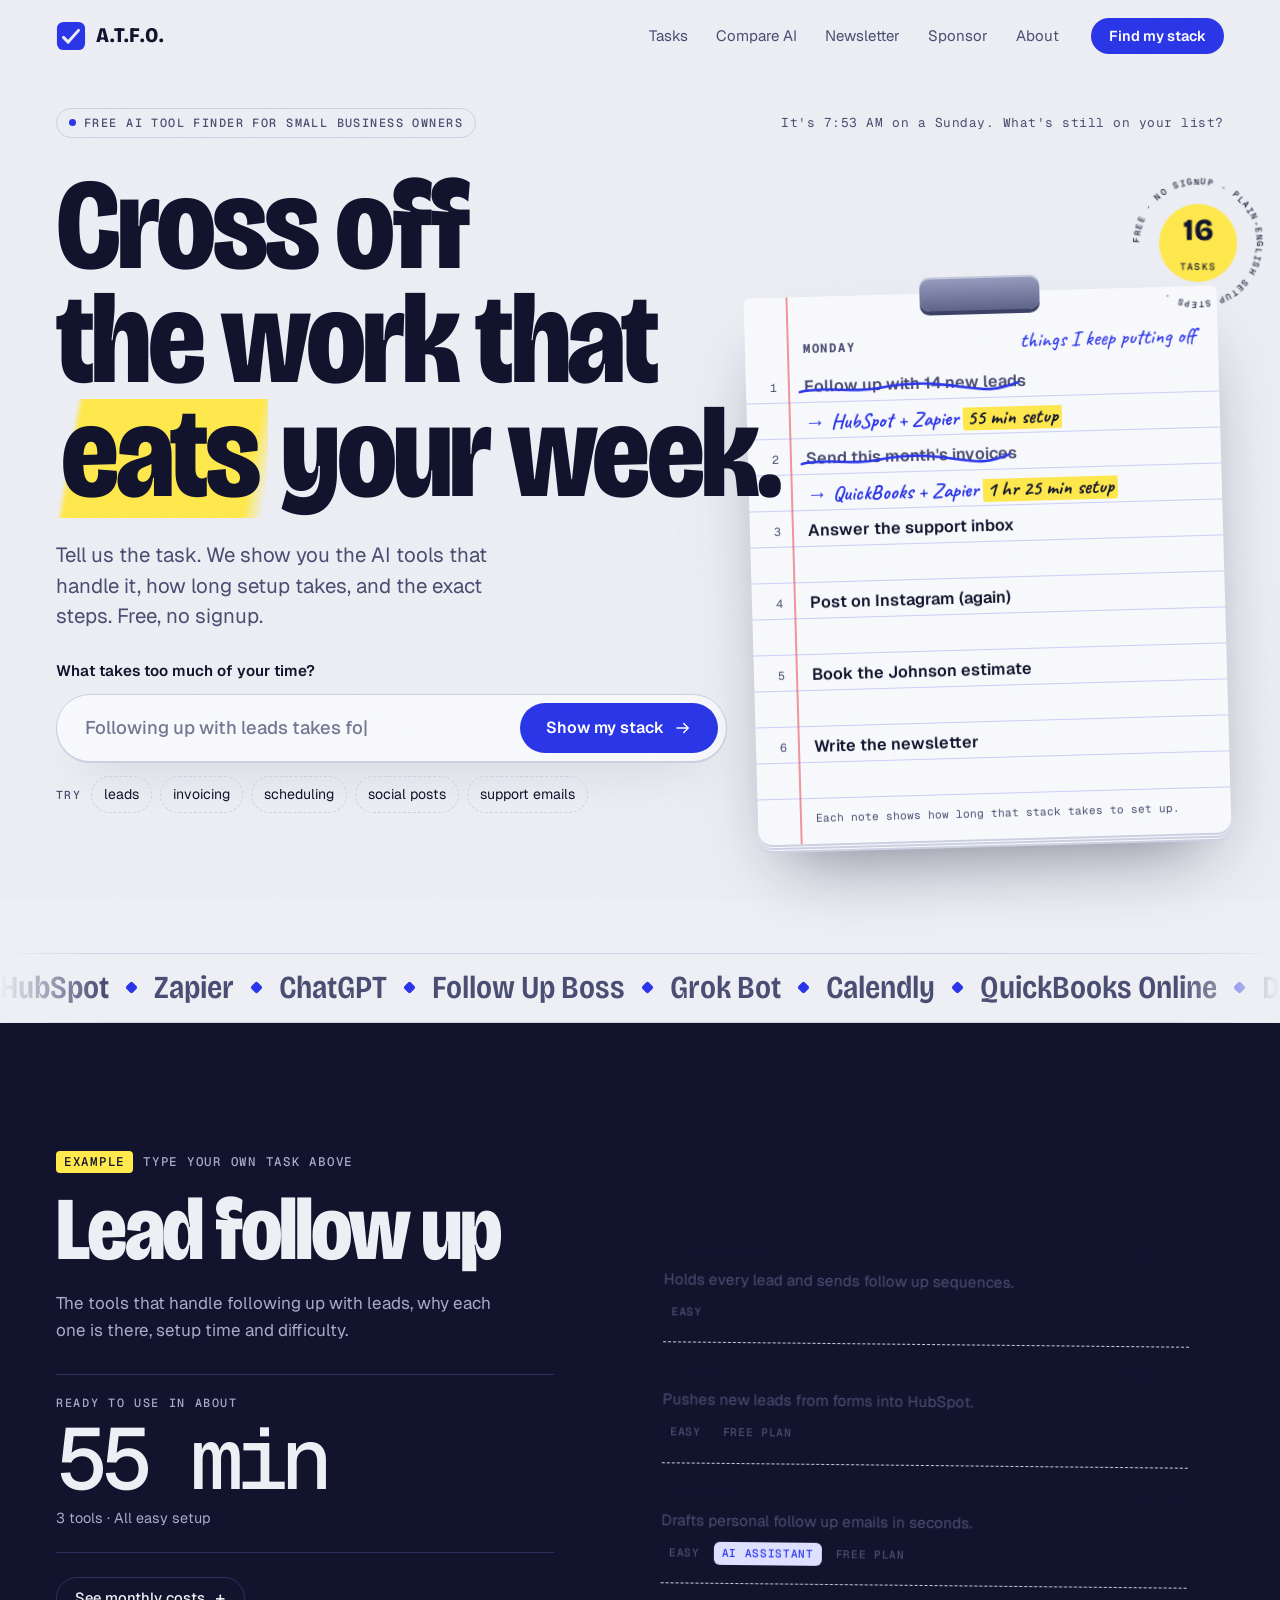
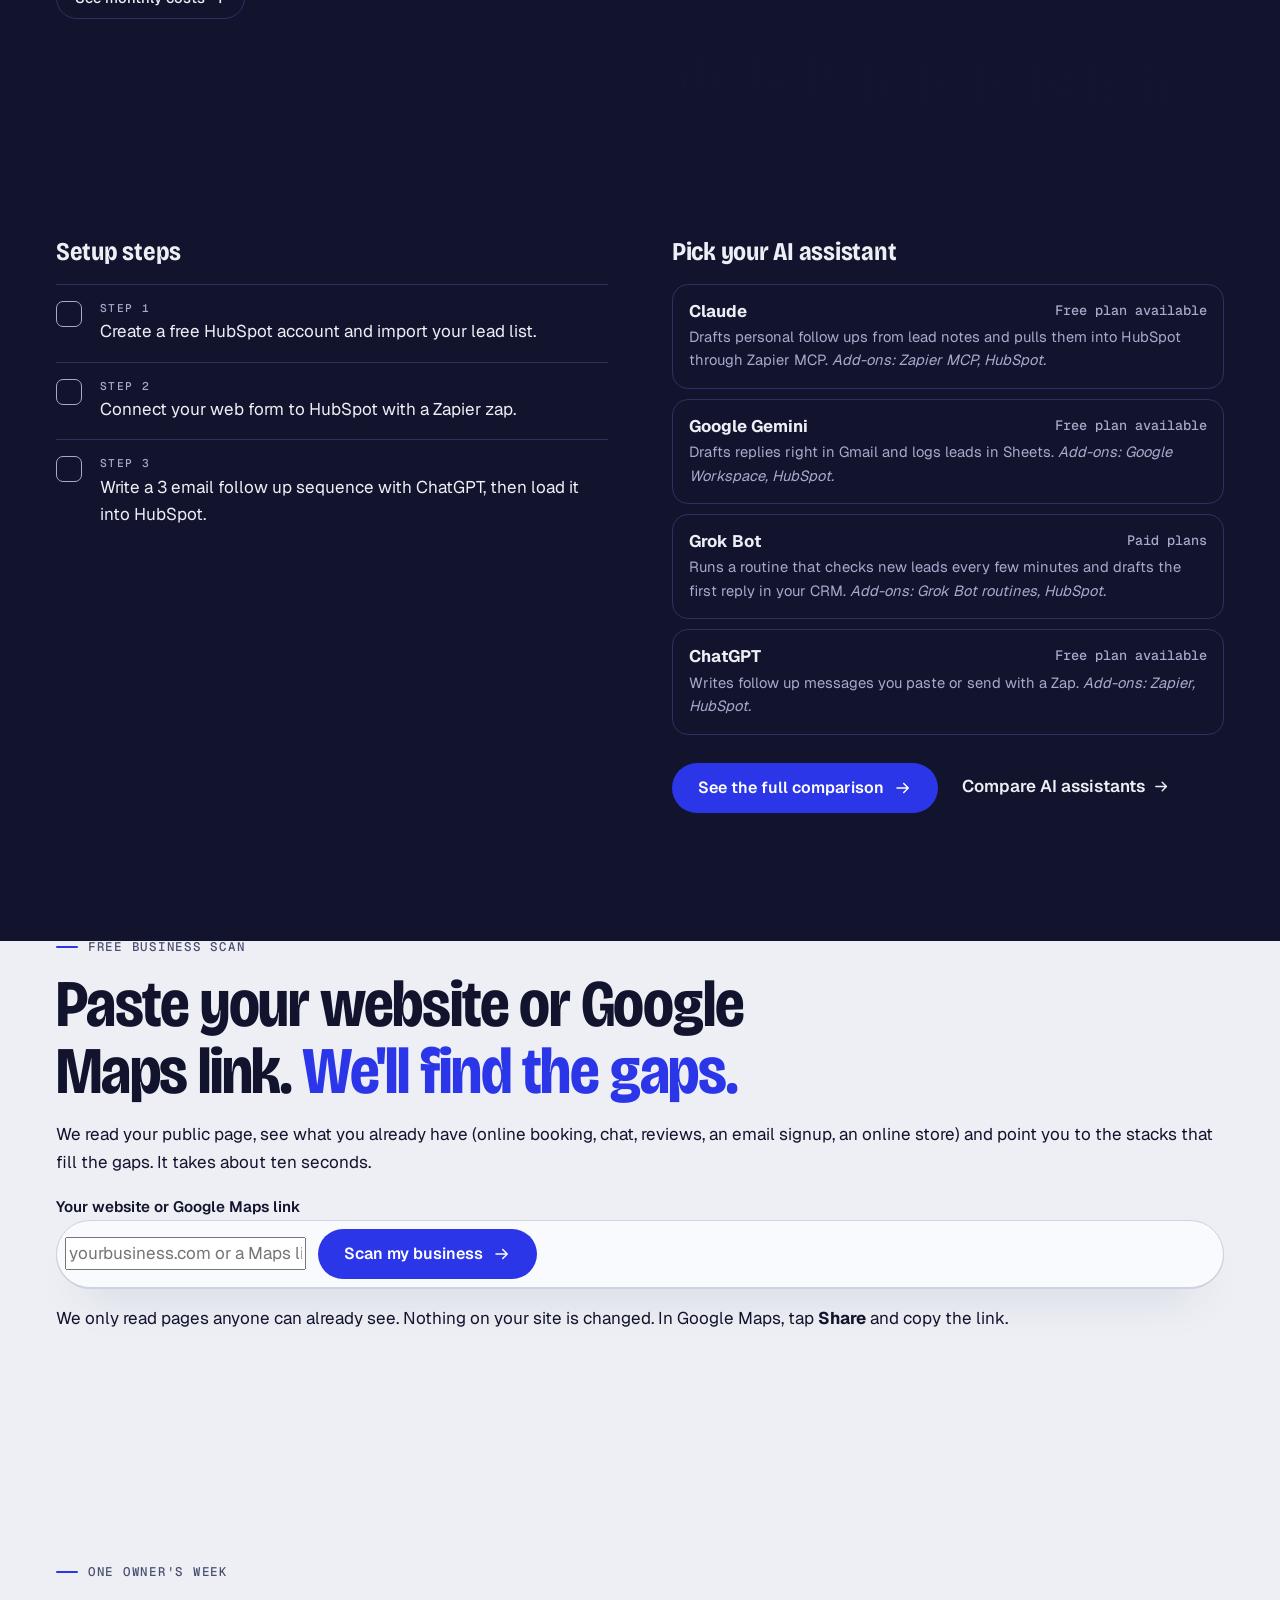
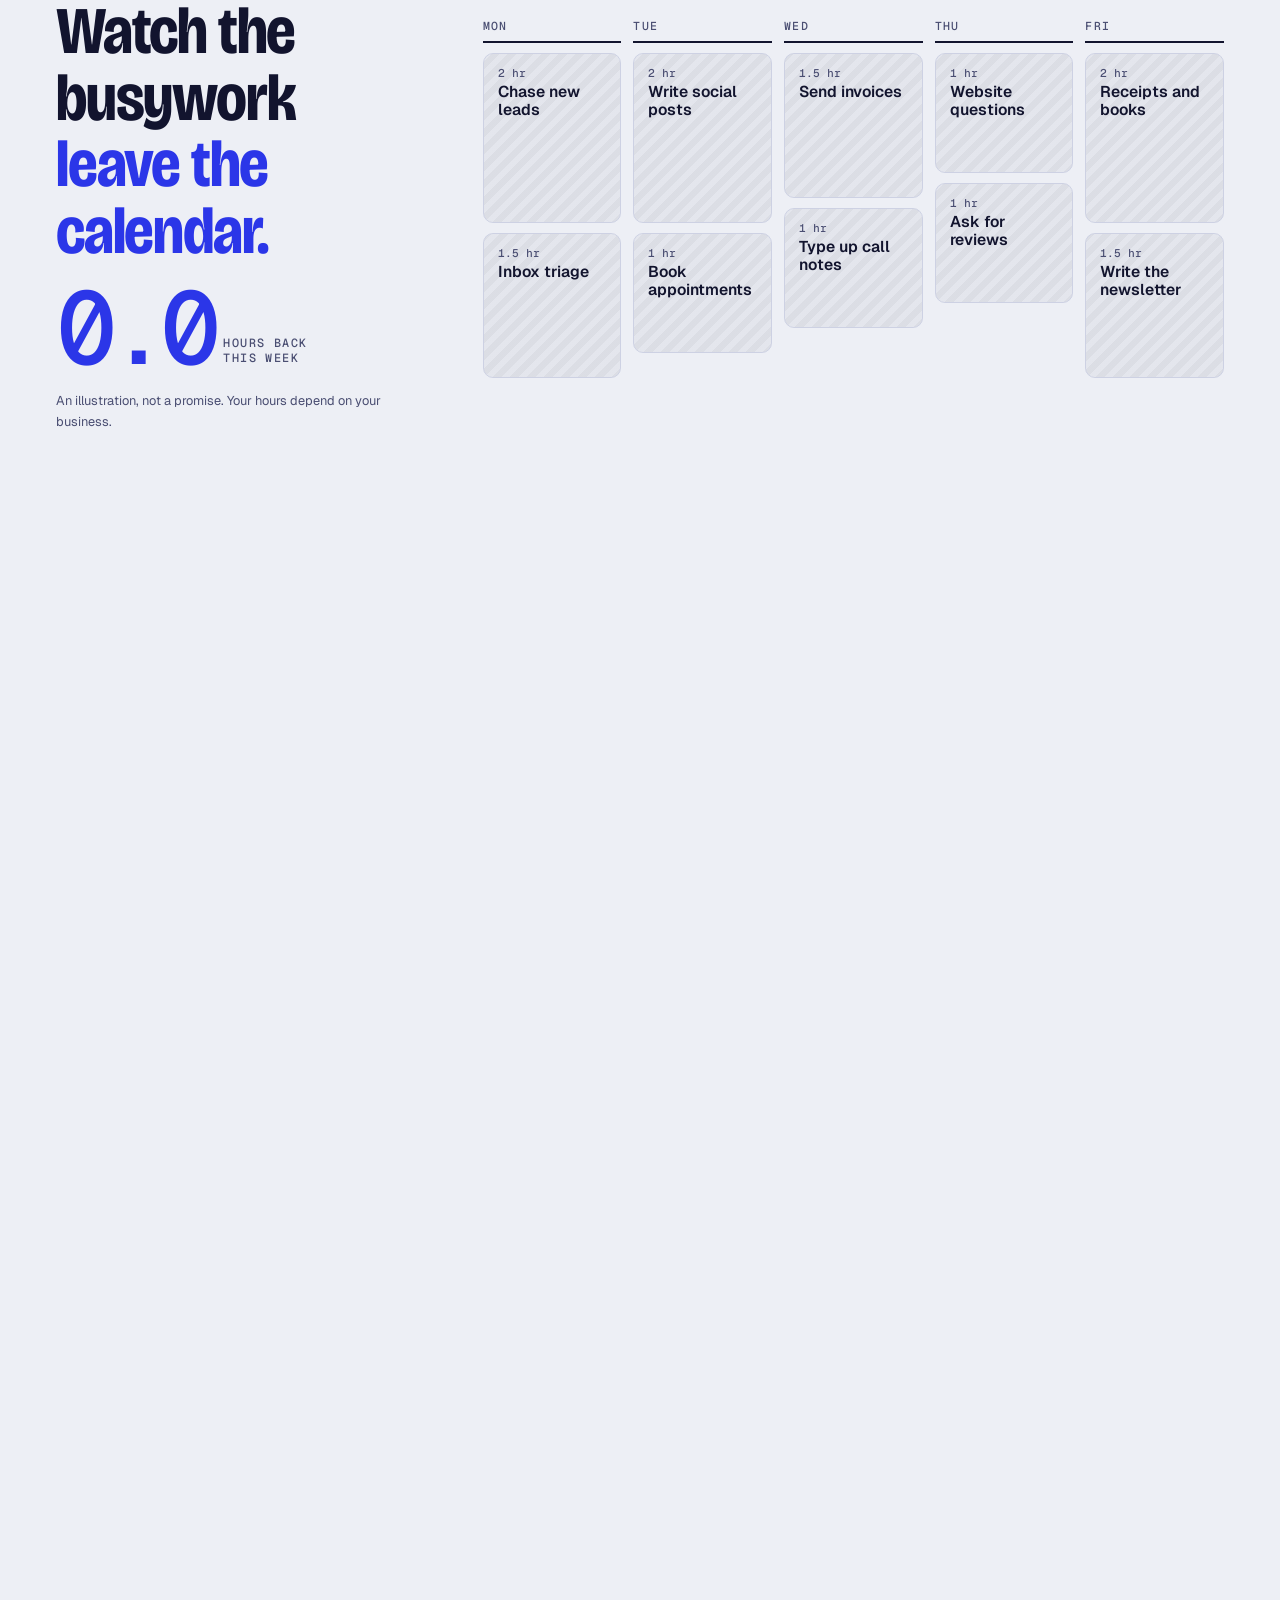
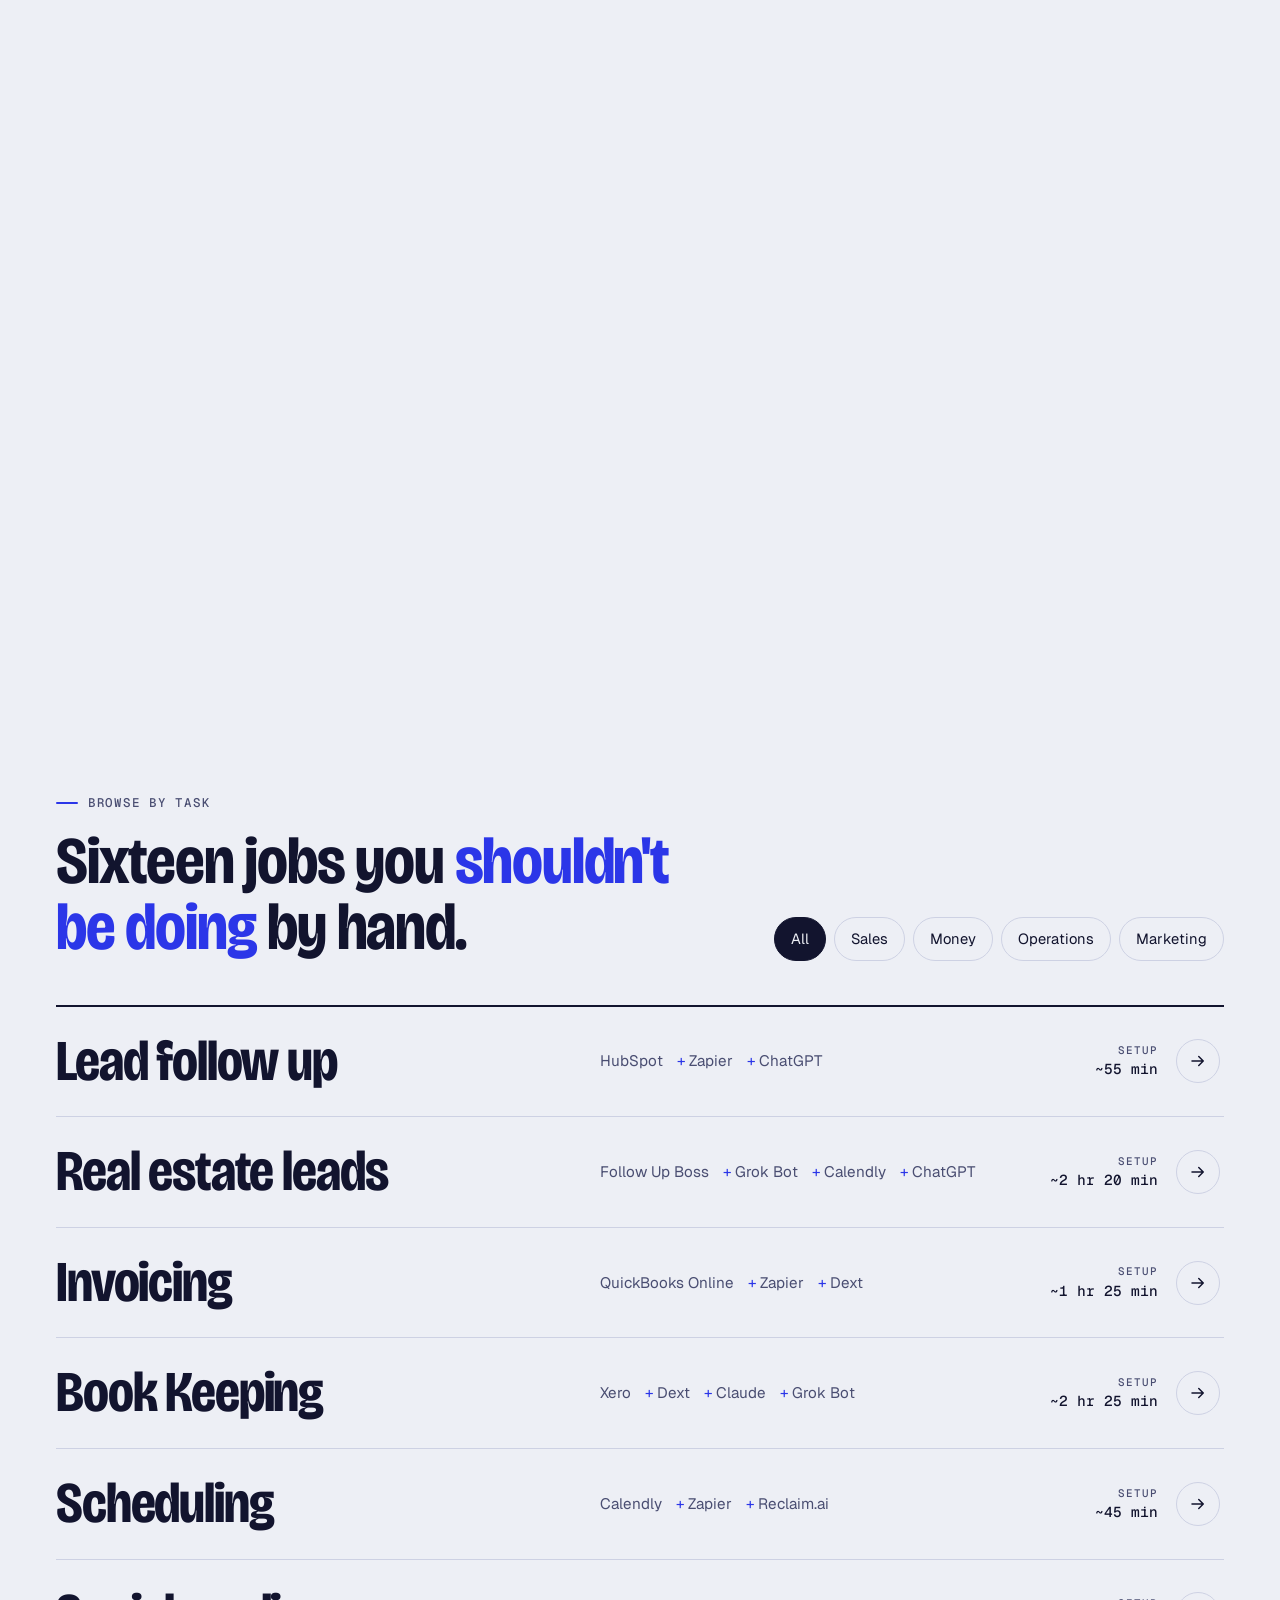
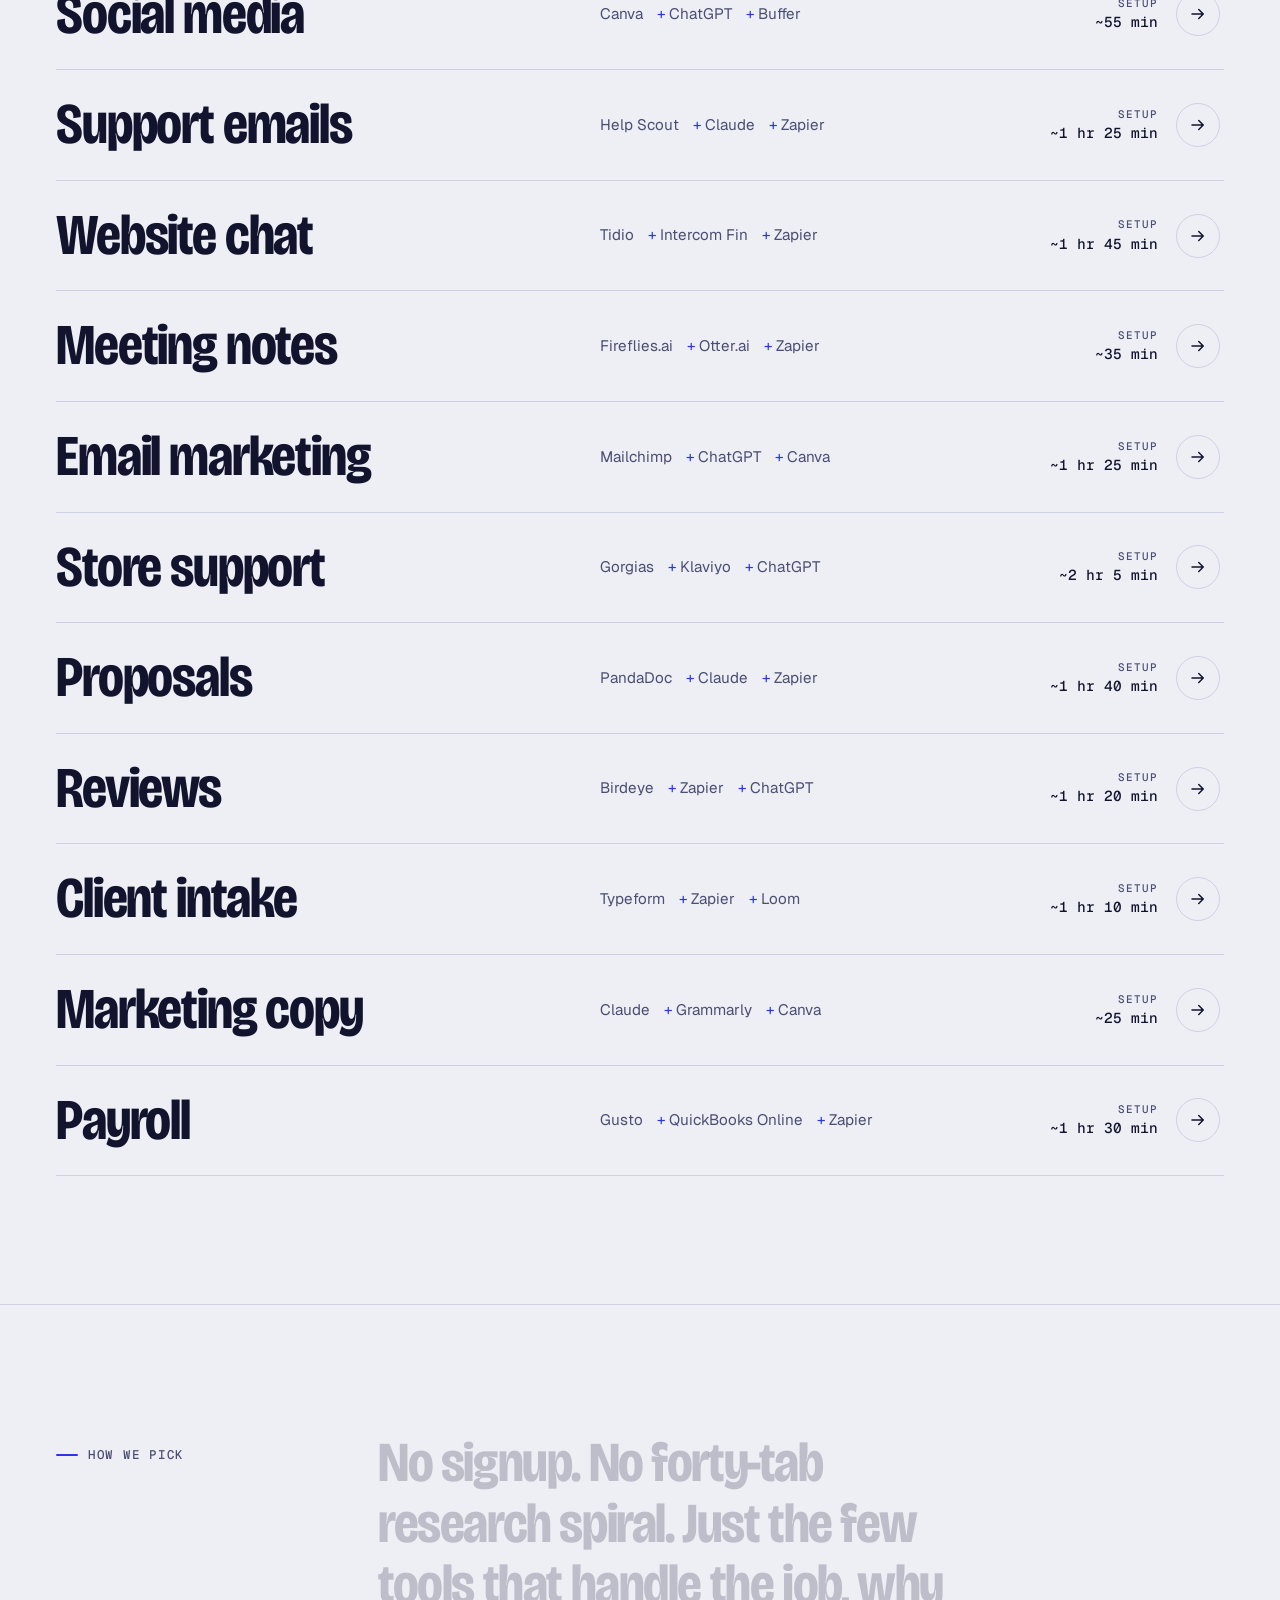
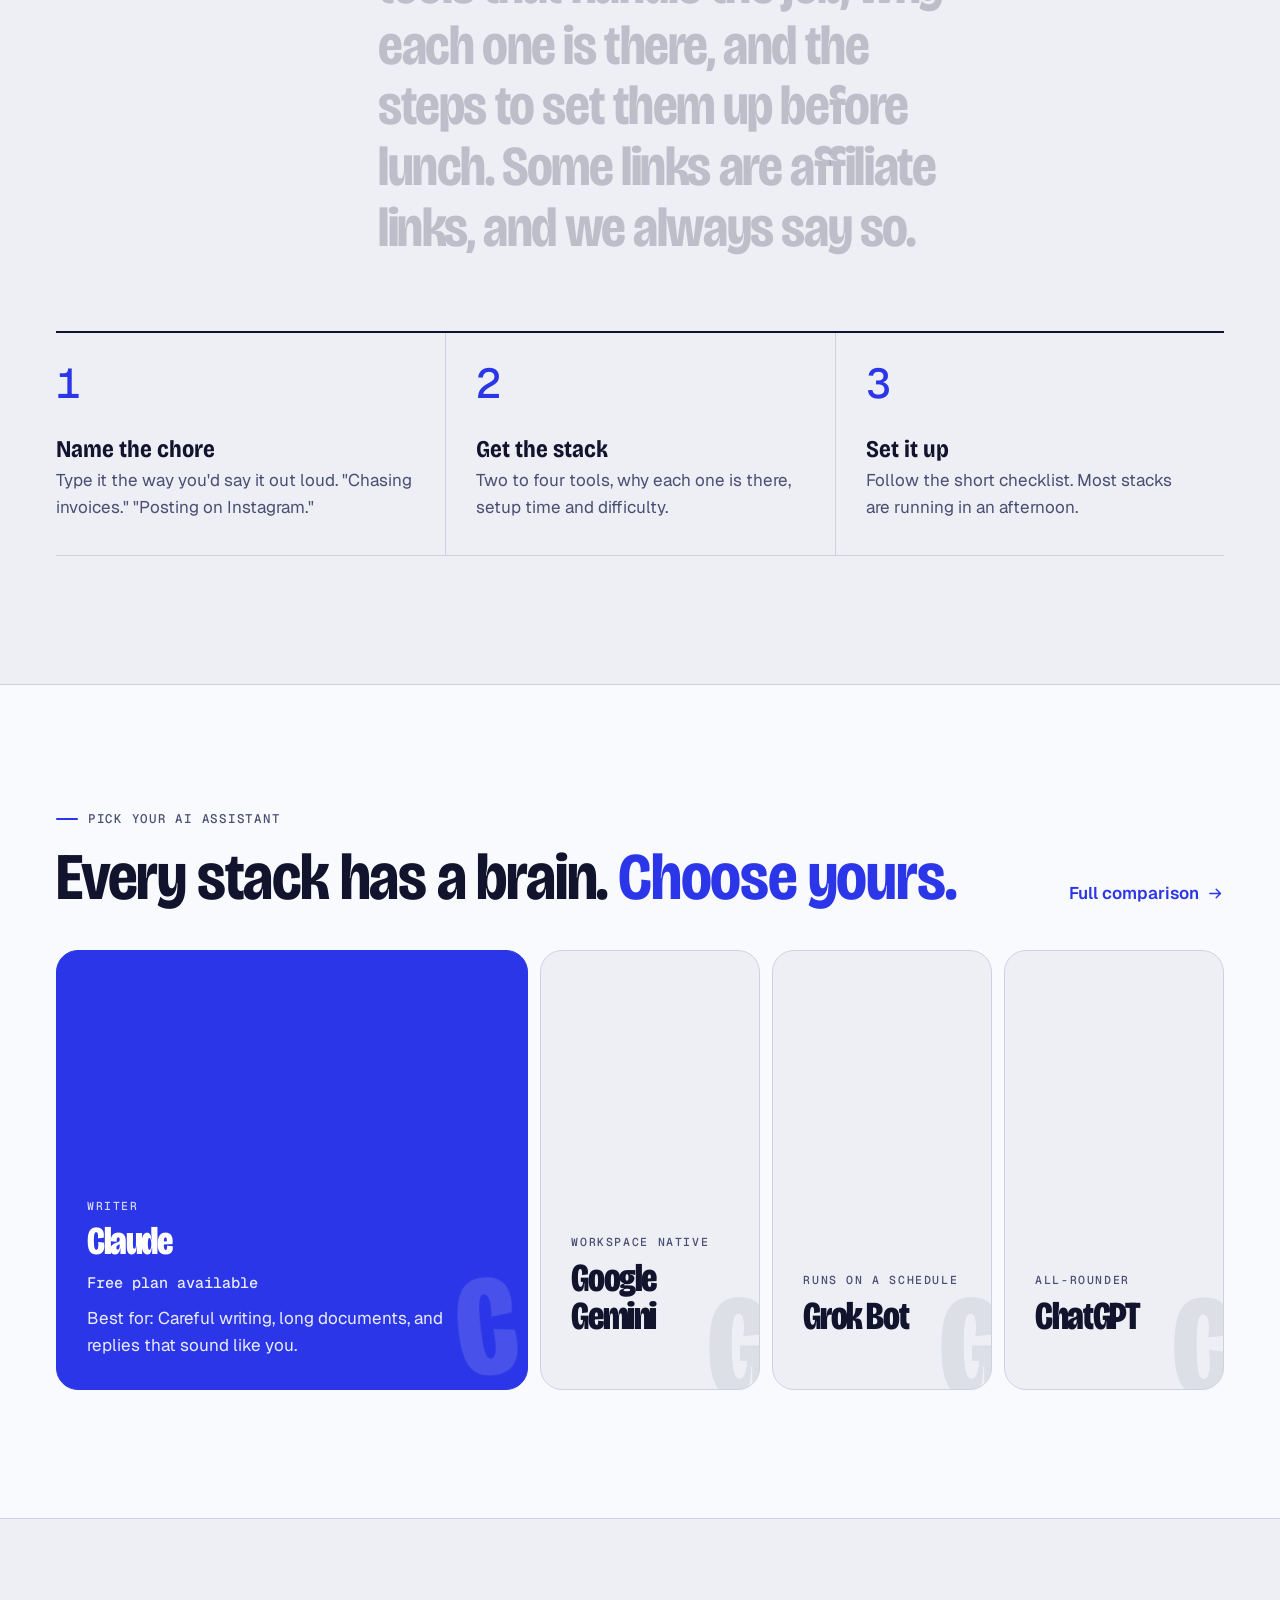
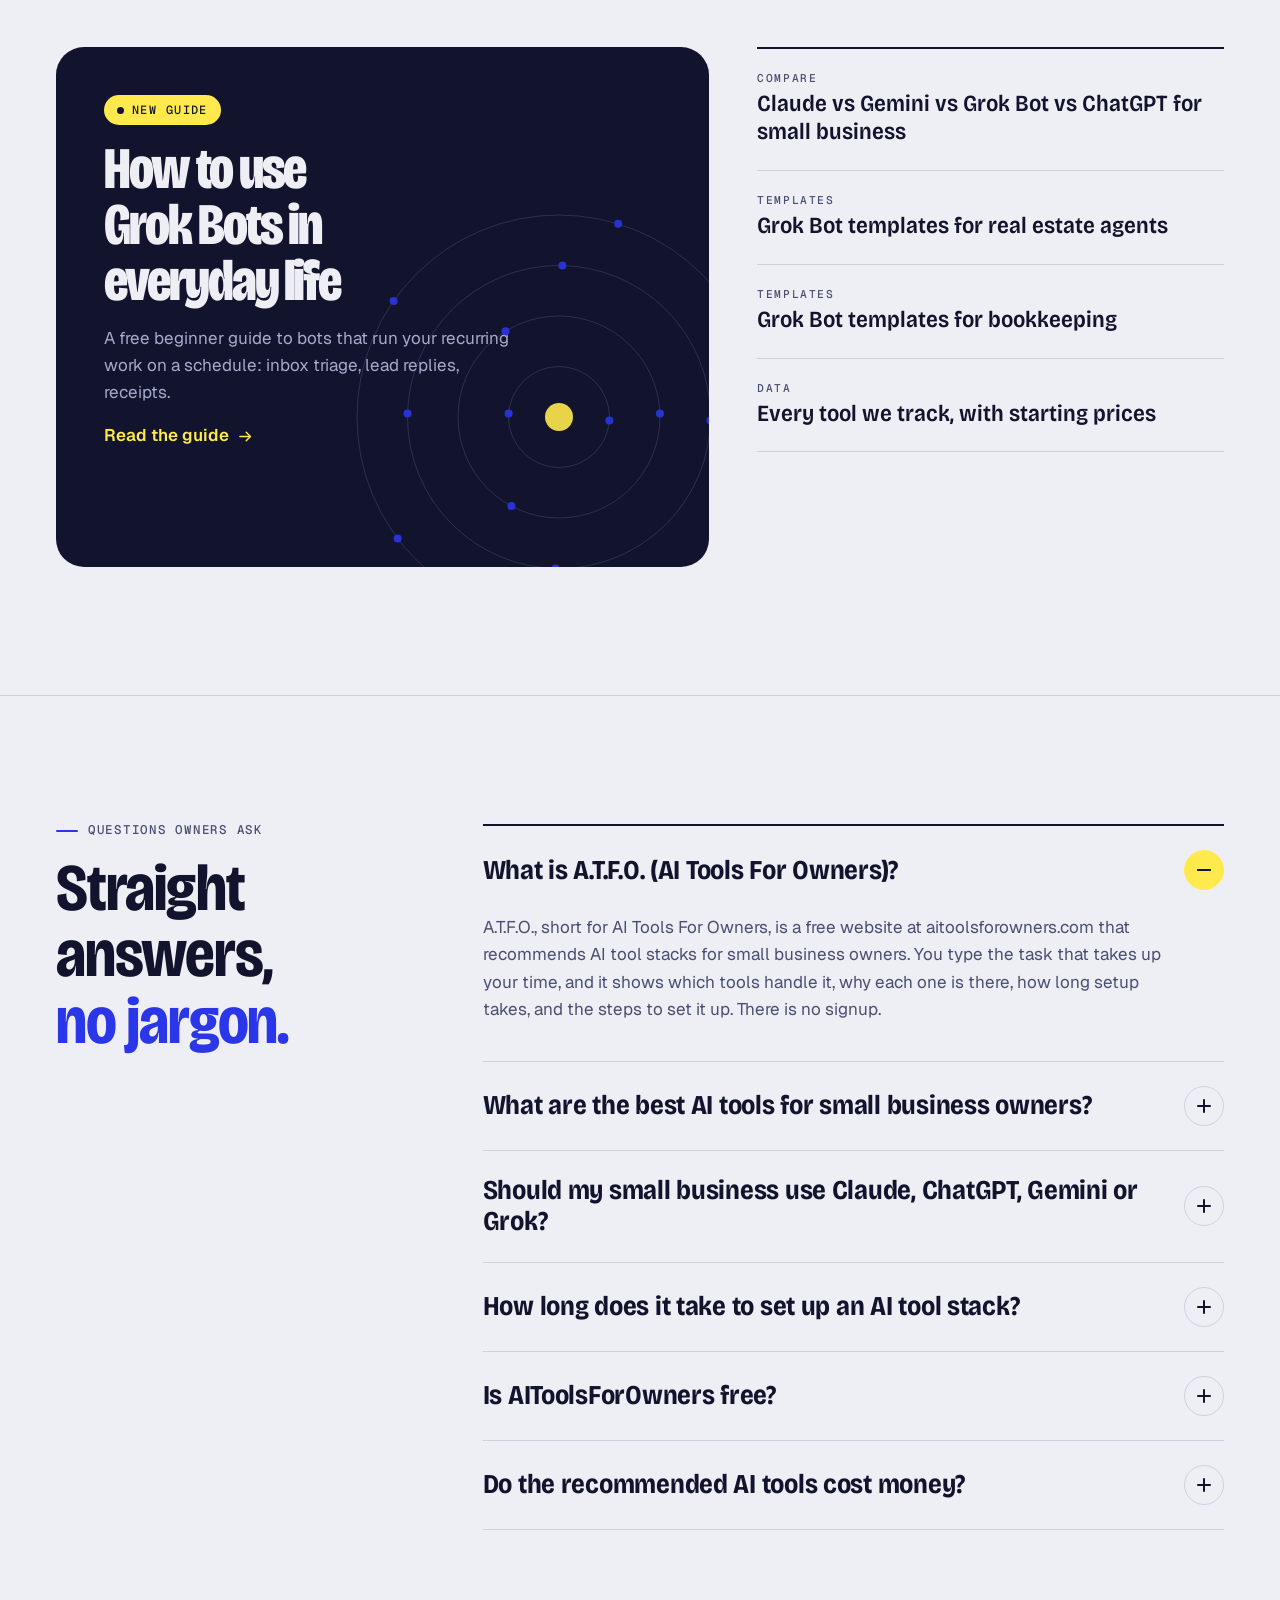
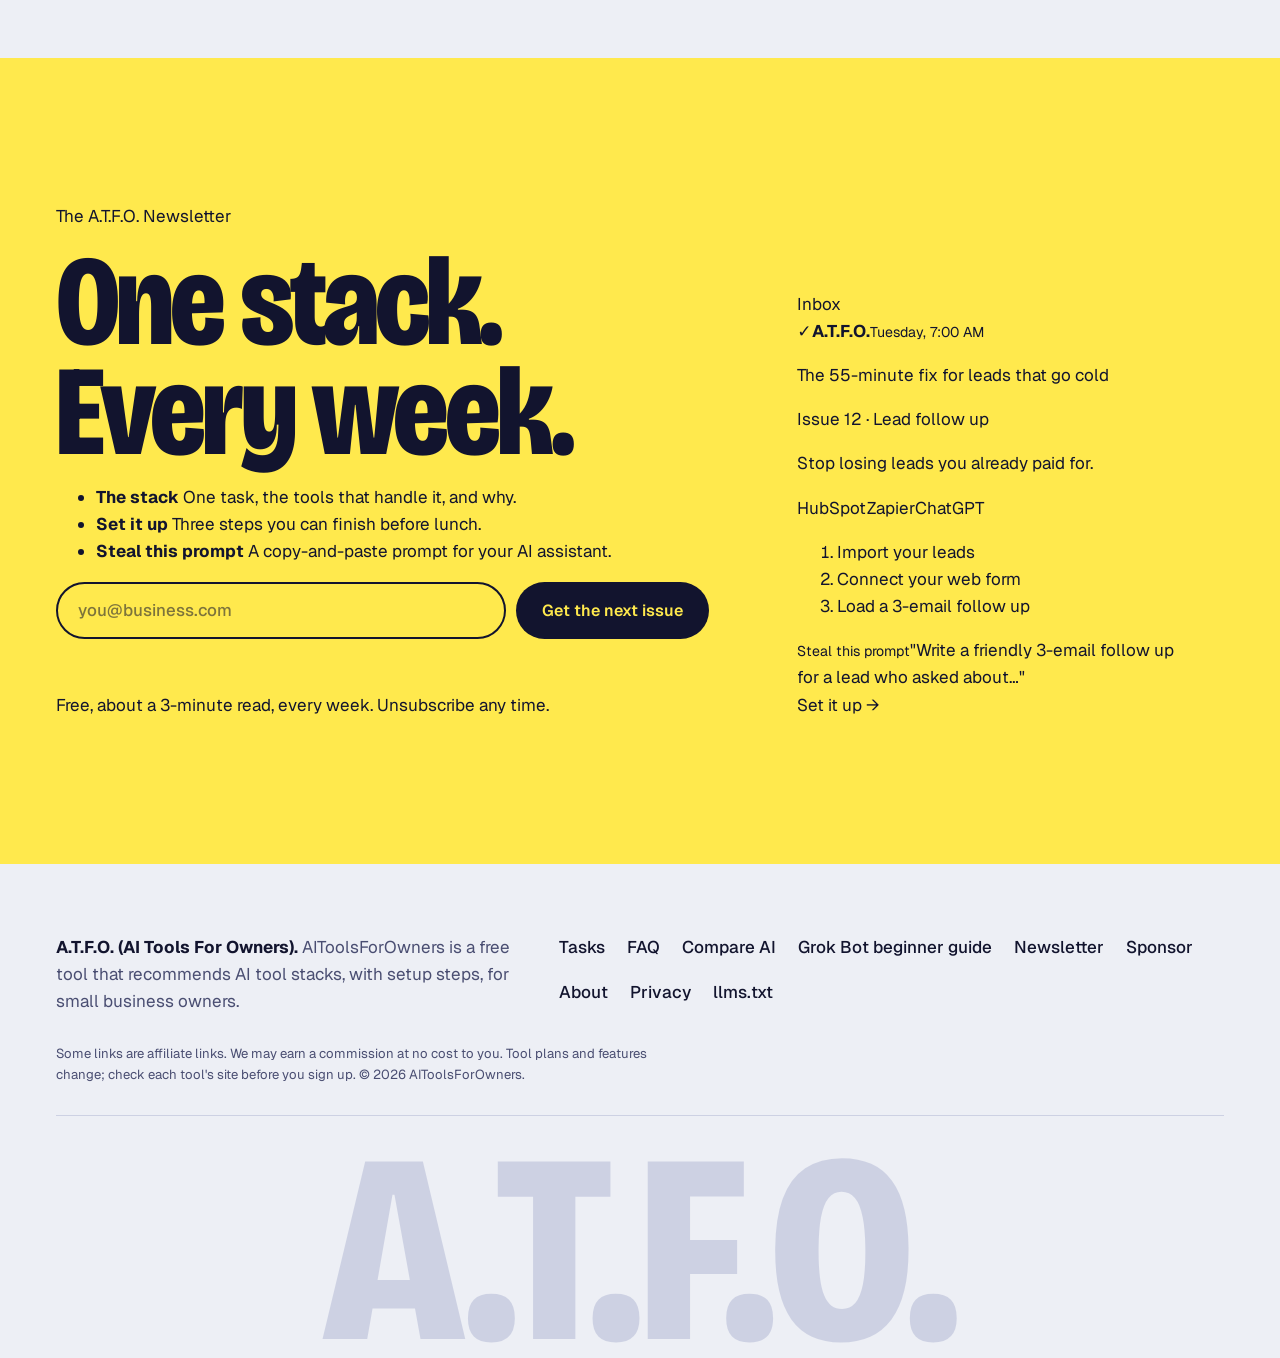
==== public/index.html @ 25a55a8f "New violet and lime palette, free business scan, and newsletter kit - Palette: electric violet, lime" ====
<!doctype html>
<html lang="en">
<head>
<meta charset="utf-8">
<meta name="viewport" content="width=device-width,initial-scale=1,viewport-fit=cover">
<title>Best AI Tools for Small Business Owners | A.T.F.O. (AI Tools For Owners)</title>
<meta name="description" content="Free AI tool finder for small business owners. Type the task that eats your week and get the AI tools that handle it, with plain-English setup steps. No signup.">
<link rel="canonical" href="https://aitoolsforowners.com/">
<meta property="og:type" content="website">
<meta property="og:title" content="Best AI Tools for Small Business Owners | A.T.F.O.">
<meta property="og:description" content="Tell us the task that eats your week. Get the AI tools that handle it, with plain-English setup steps.">
<meta property="og:url" content="https://aitoolsforowners.com/">
<meta property="og:image" content="https://aitoolsforowners.com/og.png">
<meta name="twitter:card" content="summary_large_image">
<meta name="theme-color" content="#6236FF">
<link rel="icon" href="/favicon.svg" type="image/svg+xml">
<link rel="preconnect" href="https://fonts.googleapis.com">
<link rel="preconnect" href="https://fonts.gstatic.com" crossorigin>
<link rel="stylesheet" href="https://fonts.googleapis.com/css2?family=Bricolage+Grotesque:opsz,wdth,wght@12..96,75..100,300..800&family=Caveat:wght@500;700&family=Geist+Mono:wght@400;500&family=Geist:wght@400;500;600&display=swap">
<link rel="stylesheet" href="/assets/site.css">
<!-- gen:jsonld -->
<script type="application/ld+json">{"@context":"https://schema.org","@type":"Organization","@id":"https://aitoolsforowners.com/#org","name":"AIToolsForOwners","alternateName":["A.T.F.O.","ATFO","AI Tools For Owners"],"url":"https://aitoolsforowners.com","logo":"https://aitoolsforowners.com/favicon.svg","description":"AIToolsForOwners (A.T.F.O., short for AI Tools For Owners) is a free tool that recommends AI tool stacks, with setup steps, for small business owners."}</script>
<script type="application/ld+json">{"@context":"https://schema.org","@type":"WebSite","@id":"https://aitoolsforowners.com/#website","name":"AIToolsForOwners","alternateName":["A.T.F.O.","AI Tools For Owners"],"url":"https://aitoolsforowners.com","description":"AIToolsForOwners (A.T.F.O., short for AI Tools For Owners) is a free tool that recommends AI tool stacks, with setup steps, for small business owners.","publisher":{"@id":"https://aitoolsforowners.com/#org"},"inLanguage":"en"}</script>
<script type="application/ld+json">{"@context":"https://schema.org","@type":"WebApplication","name":"A.T.F.O. AI tool stack finder","url":"https://aitoolsforowners.com/#finder","applicationCategory":"BusinessApplication","operatingSystem":"Any (web browser)","isAccessibleForFree":true,"audience":{"@type":"BusinessAudience","audienceType":"Small business owners"},"description":"Type the task that takes too much of your time and get the AI tools that handle it, why each one is there, setup time, difficulty and setup steps.","publisher":{"@id":"https://aitoolsforowners.com/#org"}}</script>
<script type="application/ld+json">{"@context":"https://schema.org","@type":"ItemList","name":"Best AI tools for small business owners, by task","itemListElement":[{"@type":"ListItem","position":1,"name":"Best AI tools for following up with leads","url":"https://aitoolsforowners.com/best-ai-tools-for-lead-follow-up/","description":"HubSpot, Zapier and ChatGPT."},{"@type":"ListItem","position":2,"name":"Best AI tools for real estate lead follow up","url":"https://aitoolsforowners.com/best-ai-tools-for-real-estate-leads/","description":"Follow Up Boss, Grok Bot, Calendly and ChatGPT."},{"@type":"ListItem","position":3,"name":"Best AI tools for invoicing","url":"https://aitoolsforowners.com/best-ai-tools-for-invoicing/","description":"QuickBooks Online, Zapier and Dext."},{"@type":"ListItem","position":4,"name":"Best AI tools for bookkeeping and expenses","url":"https://aitoolsforowners.com/best-ai-tools-for-bookkeeping/","description":"Xero, Dext, Claude and Grok Bot."},{"@type":"ListItem","position":5,"name":"Best AI tools for scheduling appointments","url":"https://aitoolsforowners.com/best-ai-tools-for-scheduling/","description":"Calendly, Zapier and Reclaim.ai."},{"@type":"ListItem","position":6,"name":"Best AI tools for social media posts","url":"https://aitoolsforowners.com/best-ai-tools-for-social-media/","description":"Canva, ChatGPT and Buffer."},{"@type":"ListItem","position":7,"name":"Best AI tools for customer support emails","url":"https://aitoolsforowners.com/best-ai-tools-for-customer-support-email/","description":"Help Scout, Claude and Zapier."},{"@type":"ListItem","position":8,"name":"Best AI tools for answering website questions","url":"https://aitoolsforowners.com/best-ai-tools-for-website-chat/","description":"Tidio, Intercom Fin and Zapier."},{"@type":"ListItem","position":9,"name":"Best AI tools for meeting notes","url":"https://aitoolsforowners.com/best-ai-tools-for-meeting-notes/","description":"Fireflies.ai, Otter.ai and Zapier."},{"@type":"ListItem","position":10,"name":"Best AI tools for email newsletters","url":"https://aitoolsforowners.com/best-ai-tools-for-email-marketing/","description":"Mailchimp, ChatGPT and Canva."},{"@type":"ListItem","position":11,"name":"Best AI tools for online store customer service","url":"https://aitoolsforowners.com/best-ai-tools-for-online-store-support/","description":"Gorgias, Klaviyo and ChatGPT."},{"@type":"ListItem","position":12,"name":"Best AI tools for proposals and contracts","url":"https://aitoolsforowners.com/best-ai-tools-for-proposals-contracts/","description":"PandaDoc, Claude and Zapier."},{"@type":"ListItem","position":13,"name":"Best AI tools for getting customer reviews","url":"https://aitoolsforowners.com/best-ai-tools-for-reviews/","description":"Birdeye, Zapier and ChatGPT."},{"@type":"ListItem","position":14,"name":"Best AI tools for client intake and onboarding","url":"https://aitoolsforowners.com/best-ai-tools-for-client-intake/","description":"Typeform, Zapier and Loom."},{"@type":"ListItem","position":15,"name":"Best AI tools for writing blog posts and marketing copy","url":"https://aitoolsforowners.com/best-ai-tools-for-writing-content/","description":"Claude, Grammarly and Canva."},{"@type":"ListItem","position":16,"name":"Best AI tools for payroll","url":"https://aitoolsforowners.com/best-ai-tools-for-payroll/","description":"Gusto, QuickBooks Online and Zapier."}]}</script>
<script type="application/ld+json">{"@context":"https://schema.org","@type":"FAQPage","mainEntity":[{"@type":"Question","name":"What is A.T.F.O. (AI Tools For Owners)?","acceptedAnswer":{"@type":"Answer","text":"A.T.F.O., short for AI Tools For Owners, is a free website at aitoolsforowners.com that recommends AI tool stacks for small business owners. You type the task that takes up your time, and it shows which tools handle it, why each one is there, how long setup takes, and the steps to set it up. There is no signup."}},{"@type":"Question","name":"What are the best AI tools for small business owners?","acceptedAnswer":{"@type":"Answer","text":"It depends on the job you want off your plate. These are our picks for the 16 tasks owners ask about most: Following up with leads: HubSpot, Zapier and ChatGPT; Real estate lead follow up: Follow Up Boss, Grok Bot, Calendly and ChatGPT; Invoicing: QuickBooks Online, Zapier and Dext; Bookkeeping and expenses: Xero, Dext, Claude and Grok Bot; Scheduling appointments: Calendly, Zapier and Reclaim.ai; Social media posts: Canva, ChatGPT and Buffer; Customer support emails: Help Scout, Claude and Zapier; Answering website questions: Tidio, Intercom Fin and Zapier; Meeting notes: Fireflies.ai, Otter.ai and Zapier; Email newsletters: Mailchimp, ChatGPT and Canva; Online store customer service: Gorgias, Klaviyo and ChatGPT; Proposals and contracts: PandaDoc, Claude and Zapier; Getting customer reviews: Birdeye, Zapier and ChatGPT; Client intake and onboarding: Typeform, Zapier and Loom; Writing blog posts and marketing copy: Claude, Grammarly and Canva; Payroll: Gusto, QuickBooks Online and Zapier."}},{"@type":"Question","name":"Should my small business use Claude, ChatGPT, Gemini or Grok?","acceptedAnswer":{"@type":"Answer","text":"Pick the assistant that fits how you already work. Here is what each one is best for: Claude: Careful writing, long documents, and replies that sound like you; Google Gemini: Owners who already run on Gmail, Docs, Sheets and Calendar; Grok Bot: Recurring work across email, CRMs and websites that you want done on a schedule; ChatGPT: A general all-rounder, and the one most people already know; Full comparison: aitoolsforowners.com/compare-ai-assistants-for-small-business/."}},{"@type":"Question","name":"How long does it take to set up an AI tool stack?","acceptedAnswer":{"@type":"Answer","text":"Most stacks take between 25 min and 2 hr 25 min of setup time in total. Every tool is marked Easy or Medium, and each stack comes with a short setup checklist in plain English."}},{"@type":"Question","name":"Is AIToolsForOwners free?","acceptedAnswer":{"@type":"Answer","text":"Yes. The tool finder, task pages and guides are free, and you don't need an account. Some links are affiliate links, which may earn us a commission at no cost to you."}},{"@type":"Question","name":"Do the recommended AI tools cost money?","acceptedAnswer":{"@type":"Answer","text":"Many of the tools have free plans you can start on. Each task page lists current plans and starting prices, so you can check costs before you sign up for anything."}}]}</script>
<!-- /gen:jsonld -->
</head>
<body>
<a class="skip" href="#finder">Skip to the stack finder</a>
<div class="progress" aria-hidden="true"><span></span></div>

<header class="nav" id="nav">
  <div class="nav__in">
    <a class="logo" href="/" aria-label="A.T.F.O. (AI Tools For Owners) home">
      <span class="logo__mark" aria-hidden="true"><svg viewBox="0 0 32 32"><rect x="1" y="1" width="30" height="30" rx="7"/><path d="M8 17.5l5 5L24 10"/></svg></span>
      <span class="logo__word">A.T.F.O.</span>
    </a>
    <nav class="nav__links" aria-label="Main">
      <a href="#tasks">Tasks</a>
      <a href="/compare-ai-assistants-for-small-business/">Compare AI</a>
      <a href="/newsletter/">Newsletter</a>
      <a href="/sponsor/">Sponsor</a>
      <a href="/about/">About</a>
    </nav>
    <a class="btn btn--sm magnet" href="#finder"><span>Find my stack</span></a>
    <button class="nav__burger" id="burger" aria-expanded="false" aria-controls="drawer" aria-label="Open menu"><i></i><i></i></button>
  </div>
  <div class="drawer" id="drawer" hidden>
    <a href="#tasks">Tasks</a>
    <a href="/compare-ai-assistants-for-small-business/">Compare AI</a>
    <a href="/newsletter/">Newsletter</a>
    <a href="/sponsor/">Sponsor</a>
    <a href="/about/">About</a>
  </div>
</header>

<main id="top">

<!-- ============ HERO ============ -->
<section class="hero">
  <div class="shell hero__grid">
    <div class="hero__meta">
      <span class="tag">Free AI tool finder for small business owners</span>
      <span class="hero__clock" id="clock">For small business owners</span>
    </div>

    <h1 class="hero__title">
      <span class="ln"><span>Cross off</span></span>
      <span class="ln"><span>the work that</span></span>
      <span class="ln"><span><mark class="hl">eats</mark> your week.</span></span>
    </h1>

    <p class="hero__lede">Tell us the task. We show you the AI tools that handle it, how long setup takes, and the exact steps. Free, no signup.</p>

    <form id="finder" class="finder" autocomplete="off">
      <label for="task" class="finder__label">What takes too much of your time?</label>
      <div class="finder__row">
        <input id="task" name="task" type="text" placeholder="Following up with leads takes forever" aria-describedby="finder-hint">
        <button class="btn magnet" type="submit"><span>Show my stack</span><svg class="arr" viewBox="0 0 24 24" aria-hidden="true"><path d="M4 12h15m-6-6 6 6-6 6"/></svg></button>
      </div>
      <div class="finder__ex" id="finder-hint">
        <span>Try</span>
        <button type="button" data-ex="following up with leads takes forever">leads</button>
        <button type="button" data-ex="invoicing">invoicing</button>
        <button type="button" data-ex="scheduling appointments">scheduling</button>
        <button type="button" data-ex="social media posts">social posts</button>
        <button type="button" data-ex="customer support emails">support emails</button>
      </div>
    </form>

    <figure class="pad" id="pad" aria-label="An owner's to-do list, with each chore crossed off and the AI tools that handle it">
      <div class="pad__clip" aria-hidden="true"></div>
      <div class="pad__sheet">
        <figcaption class="pad__head"><span>Monday</span><span class="pad__hand">things I keep putting off</span></figcaption>
        <ol class="pad__list" id="padList"></ol>
        <p class="pad__foot">Each note shows how long that stack takes to set up.</p>
      </div>
      <div class="hero__seal" aria-hidden="true">
        <svg viewBox="0 0 200 200"><defs><path id="circ" d="M100,100 m-78,0 a78,78 0 1,1 156,0 a78,78 0 1,1 -156,0"/></defs><text><textPath href="#circ">FREE · NO SIGNUP · PLAIN-ENGLISH SETUP STEPS · </textPath></text></svg>
        <span>16<small>tasks</small></span>
      </div>
    </figure>

  </div>
</section>

<!-- ============ TOOL TICKER ============ -->
<div class="ticker" aria-label="Some of the tools we recommend">
  <div class="ticker__track" id="ticker"></div>
</div>

<!-- ============ RESULT / RECEIPT ============ -->
<section class="band band--ink" id="stack" aria-live="polite">
  <div class="shell">
    <div id="result"></div>
  </div>
</section>

<!-- ============ BUSINESS SCAN ============ -->
<section class="scan" id="scan">
  <div class="shell scan__grid">
    <div class="scan__intro">
      <p class="kicker">Free business scan</p>
      <h2 class="h2">Paste your website or Google Maps link. <em>We'll find the gaps.</em></h2>
      <p class="scan__lede">We read your public page, see what you already have (online booking, chat, reviews, an email signup, an online store) and point you to the stacks that fill the gaps. It takes about ten seconds.</p>
      <form id="scanForm" class="scanform" autocomplete="off" novalidate>
        <label for="scanUrl" class="finder__label">Your website or Google Maps link</label>
        <div class="finder__row">
          <input id="scanUrl" name="url" type="text" inputmode="url" placeholder="yourbusiness.com or a Maps link" aria-describedby="scanFine">
          <button class="btn magnet" type="submit"><span>Scan my business</span><svg class="arr" viewBox="0 0 24 24" aria-hidden="true"><path d="M4 12h15m-6-6 6 6-6 6"/></svg></button>
        </div>
        <p class="scan__fine" id="scanFine">We only read pages anyone can already see. Nothing on your site is changed. In Google Maps, tap <b>Share</b> and copy the link.</p>
      </form>
    </div>
    <div class="scan__out" id="scanOut" aria-live="polite"></div>
  </div>
</section>

<!-- ============ THE WEEK (scroll story) ============ -->
<section class="week" id="week">
  <div class="week__sticky">
    <div class="shell week__shell">
      <header class="week__head">
        <p class="kicker">One owner's week</p>
        <h2 class="h2">Watch the busywork <em>leave the calendar.</em></h2>
        <div class="week__count">
          <span class="week__num" id="weekNum">0.0</span>
          <span class="week__unit">hours back<br>this week</span>
        </div>
        <p class="week__note">An illustration, not a promise. Your hours depend on your business.</p>
      </header>
      <div class="week__grid" id="weekGrid"></div>
    </div>
  </div>
</section>

<!-- ============ TASK INDEX ============ -->
<section class="tasks" id="tasks">
  <div class="shell">
    <div class="tasks__top">
      <div>
        <p class="kicker">Browse by task</p>
        <h2 class="h2">Sixteen jobs you <em>shouldn't be doing</em> by hand.</h2>
      </div>
      <div class="filters" role="group" aria-label="Filter tasks">
        <button type="button" class="pill is-on" data-cat="all" aria-pressed="true">All</button>
        <button type="button" class="pill" data-cat="sales" aria-pressed="false">Sales</button>
        <button type="button" class="pill" data-cat="money" aria-pressed="false">Money</button>
        <button type="button" class="pill" data-cat="ops" aria-pressed="false">Operations</button>
        <button type="button" class="pill" data-cat="marketing" aria-pressed="false">Marketing</button>
      </div>
    </div>
    <ul class="index" id="index"><!-- gen:index -->
<li data-cat="sales"><a class="row" href="/best-ai-tools-for-lead-follow-up/" data-slug="lead-follow-up"><span class="row__name">Lead follow up</span><span class="row__tools"><span>HubSpot</span><span>Zapier</span><span>ChatGPT</span></span><span class="row__cost"><small>Setup</small>~55 min</span><span class="row__go" aria-hidden="true"><svg class="arr" viewBox="0 0 24 24" aria-hidden="true"><path d="M4 12h15m-6-6 6 6-6 6"/></svg></span></a></li>
<li data-cat="sales"><a class="row" href="/best-ai-tools-for-real-estate-leads/" data-slug="real-estate-leads"><span class="row__name">Real estate leads</span><span class="row__tools"><span>Follow Up Boss</span><span>Grok Bot</span><span>Calendly</span><span>ChatGPT</span></span><span class="row__cost"><small>Setup</small>~2 hr 20 min</span><span class="row__go" aria-hidden="true"><svg class="arr" viewBox="0 0 24 24" aria-hidden="true"><path d="M4 12h15m-6-6 6 6-6 6"/></svg></span></a></li>
<li data-cat="money"><a class="row" href="/best-ai-tools-for-invoicing/" data-slug="invoicing"><span class="row__name">Invoicing</span><span class="row__tools"><span>QuickBooks Online</span><span>Zapier</span><span>Dext</span></span><span class="row__cost"><small>Setup</small>~1 hr 25 min</span><span class="row__go" aria-hidden="true"><svg class="arr" viewBox="0 0 24 24" aria-hidden="true"><path d="M4 12h15m-6-6 6 6-6 6"/></svg></span></a></li>
<li data-cat="money"><a class="row" href="/best-ai-tools-for-bookkeeping/" data-slug="bookkeeping"><span class="row__name">Book Keeping</span><span class="row__tools"><span>Xero</span><span>Dext</span><span>Claude</span><span>Grok Bot</span></span><span class="row__cost"><small>Setup</small>~2 hr 25 min</span><span class="row__go" aria-hidden="true"><svg class="arr" viewBox="0 0 24 24" aria-hidden="true"><path d="M4 12h15m-6-6 6 6-6 6"/></svg></span></a></li>
<li data-cat="ops"><a class="row" href="/best-ai-tools-for-scheduling/" data-slug="scheduling"><span class="row__name">Scheduling</span><span class="row__tools"><span>Calendly</span><span>Zapier</span><span>Reclaim.ai</span></span><span class="row__cost"><small>Setup</small>~45 min</span><span class="row__go" aria-hidden="true"><svg class="arr" viewBox="0 0 24 24" aria-hidden="true"><path d="M4 12h15m-6-6 6 6-6 6"/></svg></span></a></li>
<li data-cat="marketing"><a class="row" href="/best-ai-tools-for-social-media/" data-slug="social-media"><span class="row__name">Social media</span><span class="row__tools"><span>Canva</span><span>ChatGPT</span><span>Buffer</span></span><span class="row__cost"><small>Setup</small>~55 min</span><span class="row__go" aria-hidden="true"><svg class="arr" viewBox="0 0 24 24" aria-hidden="true"><path d="M4 12h15m-6-6 6 6-6 6"/></svg></span></a></li>
<li data-cat="ops"><a class="row" href="/best-ai-tools-for-customer-support-email/" data-slug="customer-support-email"><span class="row__name">Support emails</span><span class="row__tools"><span>Help Scout</span><span>Claude</span><span>Zapier</span></span><span class="row__cost"><small>Setup</small>~1 hr 25 min</span><span class="row__go" aria-hidden="true"><svg class="arr" viewBox="0 0 24 24" aria-hidden="true"><path d="M4 12h15m-6-6 6 6-6 6"/></svg></span></a></li>
<li data-cat="ops"><a class="row" href="/best-ai-tools-for-website-chat/" data-slug="website-chat"><span class="row__name">Website chat</span><span class="row__tools"><span>Tidio</span><span>Intercom Fin</span><span>Zapier</span></span><span class="row__cost"><small>Setup</small>~1 hr 45 min</span><span class="row__go" aria-hidden="true"><svg class="arr" viewBox="0 0 24 24" aria-hidden="true"><path d="M4 12h15m-6-6 6 6-6 6"/></svg></span></a></li>
<li data-cat="ops"><a class="row" href="/best-ai-tools-for-meeting-notes/" data-slug="meeting-notes"><span class="row__name">Meeting notes</span><span class="row__tools"><span>Fireflies.ai</span><span>Otter.ai</span><span>Zapier</span></span><span class="row__cost"><small>Setup</small>~35 min</span><span class="row__go" aria-hidden="true"><svg class="arr" viewBox="0 0 24 24" aria-hidden="true"><path d="M4 12h15m-6-6 6 6-6 6"/></svg></span></a></li>
<li data-cat="marketing"><a class="row" href="/best-ai-tools-for-email-marketing/" data-slug="email-marketing"><span class="row__name">Email marketing</span><span class="row__tools"><span>Mailchimp</span><span>ChatGPT</span><span>Canva</span></span><span class="row__cost"><small>Setup</small>~1 hr 25 min</span><span class="row__go" aria-hidden="true"><svg class="arr" viewBox="0 0 24 24" aria-hidden="true"><path d="M4 12h15m-6-6 6 6-6 6"/></svg></span></a></li>
<li data-cat="ops"><a class="row" href="/best-ai-tools-for-online-store-support/" data-slug="online-store-support"><span class="row__name">Store support</span><span class="row__tools"><span>Gorgias</span><span>Klaviyo</span><span>ChatGPT</span></span><span class="row__cost"><small>Setup</small>~2 hr 5 min</span><span class="row__go" aria-hidden="true"><svg class="arr" viewBox="0 0 24 24" aria-hidden="true"><path d="M4 12h15m-6-6 6 6-6 6"/></svg></span></a></li>
<li data-cat="sales"><a class="row" href="/best-ai-tools-for-proposals-contracts/" data-slug="proposals-contracts"><span class="row__name">Proposals</span><span class="row__tools"><span>PandaDoc</span><span>Claude</span><span>Zapier</span></span><span class="row__cost"><small>Setup</small>~1 hr 40 min</span><span class="row__go" aria-hidden="true"><svg class="arr" viewBox="0 0 24 24" aria-hidden="true"><path d="M4 12h15m-6-6 6 6-6 6"/></svg></span></a></li>
<li data-cat="sales"><a class="row" href="/best-ai-tools-for-reviews/" data-slug="reviews"><span class="row__name">Reviews</span><span class="row__tools"><span>Birdeye</span><span>Zapier</span><span>ChatGPT</span></span><span class="row__cost"><small>Setup</small>~1 hr 20 min</span><span class="row__go" aria-hidden="true"><svg class="arr" viewBox="0 0 24 24" aria-hidden="true"><path d="M4 12h15m-6-6 6 6-6 6"/></svg></span></a></li>
<li data-cat="sales"><a class="row" href="/best-ai-tools-for-client-intake/" data-slug="client-intake"><span class="row__name">Client intake</span><span class="row__tools"><span>Typeform</span><span>Zapier</span><span>Loom</span></span><span class="row__cost"><small>Setup</small>~1 hr 10 min</span><span class="row__go" aria-hidden="true"><svg class="arr" viewBox="0 0 24 24" aria-hidden="true"><path d="M4 12h15m-6-6 6 6-6 6"/></svg></span></a></li>
<li data-cat="marketing"><a class="row" href="/best-ai-tools-for-writing-content/" data-slug="writing-content"><span class="row__name">Marketing copy</span><span class="row__tools"><span>Claude</span><span>Grammarly</span><span>Canva</span></span><span class="row__cost"><small>Setup</small>~25 min</span><span class="row__go" aria-hidden="true"><svg class="arr" viewBox="0 0 24 24" aria-hidden="true"><path d="M4 12h15m-6-6 6 6-6 6"/></svg></span></a></li>
<li data-cat="money"><a class="row" href="/best-ai-tools-for-payroll/" data-slug="payroll"><span class="row__name">Payroll</span><span class="row__tools"><span>Gusto</span><span>QuickBooks Online</span><span>Zapier</span></span><span class="row__cost"><small>Setup</small>~1 hr 30 min</span><span class="row__go" aria-hidden="true"><svg class="arr" viewBox="0 0 24 24" aria-hidden="true"><path d="M4 12h15m-6-6 6 6-6 6"/></svg></span></a></li>
<!-- /gen:index --></ul>
  </div>
  <div class="peek" id="peek" aria-hidden="true"></div>
</section>

<!-- ============ MANIFESTO ============ -->
<section class="manifesto" id="manifesto">
  <div class="shell">
    <p class="kicker">How we pick</p>
    <p class="manifesto__text" id="manifestoText">No signup. No forty-tab research spiral. Just the few tools that handle the job, why each one is there, and the steps to set them up before lunch. Some links are affiliate links, and we always say so.</p>
    <ol class="steps">
      <li><span class="steps__n">1</span><h3>Name the chore</h3><p>Type it the way you'd say it out loud. "Chasing invoices." "Posting on Instagram."</p></li>
      <li><span class="steps__n">2</span><h3>Get the stack</h3><p>Two to four tools, why each one is there, setup time and difficulty.</p></li>
      <li><span class="steps__n">3</span><h3>Set it up</h3><p>Follow the short checklist. Most stacks are running in an afternoon.</p></li>
    </ol>
  </div>
</section>

<!-- ============ COPILOTS ============ -->
<section class="copilots" id="copilots">
  <div class="shell">
    <div class="copilots__top">
      <p class="kicker">Pick your AI assistant</p>
      <h2 class="h2">Every stack has a brain. <em>Choose yours.</em></h2>
      <a class="link-arrow" href="/compare-ai-assistants-for-small-business/">Full comparison <svg class="arr" viewBox="0 0 24 24" aria-hidden="true"><path d="M4 12h15m-6-6 6 6-6 6"/></svg></a>
    </div>
    <div class="deck" id="deck"><!-- gen:deck -->
<button type="button" class="card is-open" data-a="claude" aria-expanded="true"><span class="card__k">Writer</span><span class="card__name">Claude</span><span class="card__plan">Free plan available</span><span class="card__best">Best for: Careful writing, long documents, and replies that sound like you.</span><span class="card__glyph" aria-hidden="true">C</span></button>
<button type="button" class="card" data-a="gemini" aria-expanded="false"><span class="card__k">Workspace native</span><span class="card__name">Google Gemini</span><span class="card__plan">Free plan available</span><span class="card__best">Best for: Owners who already run on Gmail, Docs, Sheets and Calendar.</span><span class="card__glyph" aria-hidden="true">G</span></button>
<button type="button" class="card" data-a="grokbot" aria-expanded="false"><span class="card__k">Runs on a schedule</span><span class="card__name">Grok Bot</span><span class="card__plan">Paid plans</span><span class="card__best">Best for: Recurring work across email, CRMs and websites that you want done on a schedule.</span><span class="card__glyph" aria-hidden="true">G</span></button>
<button type="button" class="card" data-a="chatgpt" aria-expanded="false"><span class="card__k">All-rounder</span><span class="card__name">ChatGPT</span><span class="card__plan">Free plan available</span><span class="card__best">Best for: A general all-rounder, and the one most people already know.</span><span class="card__glyph" aria-hidden="true">C</span></button>
<!-- /gen:deck --></div>
  </div>
</section>

<!-- ============ GUIDES ============ -->
<section class="guides">
  <div class="shell guides__grid">
    <a class="feature" href="/how-to-use-grok-bots-in-everyday-life/">
      <span class="tag tag--hl">New guide</span>
      <h2 class="feature__title">How to use Grok Bots in everyday life</h2>
      <p>A free beginner guide to bots that run your recurring work on a schedule: inbox triage, lead replies, receipts.</p>
      <span class="link-arrow">Read the guide <svg class="arr" viewBox="0 0 24 24" aria-hidden="true"><path d="M4 12h15m-6-6 6 6-6 6"/></svg></span>
      <div class="feature__art" aria-hidden="true"><canvas id="orbit"></canvas></div>
    </a>
    <ul class="guides__list">
      <li><a href="/compare-ai-assistants-for-small-business/"><span class="guides__k">Compare</span>Claude vs Gemini vs Grok Bot vs ChatGPT for small business</a></li>
      <li><a href="/grok-bot-templates-for-real-estate/"><span class="guides__k">Templates</span>Grok Bot templates for real estate agents</a></li>
      <li><a href="/grok-bot-templates-for-bookkeeping/"><span class="guides__k">Templates</span>Grok Bot templates for bookkeeping</a></li>
      <li><a href="/tools/"><span class="guides__k">Data</span>Every tool we track, with starting prices</a></li>
    </ul>
  </div>
</section>

<!-- ============ FAQ ============ -->
<!-- gen:faq -->
<section class="faq" id="faq">
  <div class="shell faq__grid">
    <div class="faq__head"><p class="kicker">Questions owners ask</p><h2 class="h2">Straight answers, <em>no jargon.</em></h2></div>
    <div class="faq__list">
      <details class="qa" open><summary><h3>What is A.T.F.O. (AI Tools For Owners)?</h3><span class="qa__icon" aria-hidden="true"></span></summary><div class="qa__a"><p>A.T.F.O., short for AI Tools For Owners, is a free website at aitoolsforowners.com that recommends AI tool stacks for small business owners. You type the task that takes up your time, and it shows which tools handle it, why each one is there, how long setup takes, and the steps to set it up. There is no signup.</p></div></details>
      <details class="qa"><summary><h3>What are the best AI tools for small business owners?</h3><span class="qa__icon" aria-hidden="true"></span></summary><div class="qa__a"><p>It depends on the job you want off your plate. These are our picks for the 16 tasks owners ask about most:</p><ul><li>Following up with leads: HubSpot, Zapier and ChatGPT</li><li>Real estate lead follow up: Follow Up Boss, Grok Bot, Calendly and ChatGPT</li><li>Invoicing: QuickBooks Online, Zapier and Dext</li><li>Bookkeeping and expenses: Xero, Dext, Claude and Grok Bot</li><li>Scheduling appointments: Calendly, Zapier and Reclaim.ai</li><li>Social media posts: Canva, ChatGPT and Buffer</li><li>Customer support emails: Help Scout, Claude and Zapier</li><li>Answering website questions: Tidio, Intercom Fin and Zapier</li><li>Meeting notes: Fireflies.ai, Otter.ai and Zapier</li><li>Email newsletters: Mailchimp, ChatGPT and Canva</li><li>Online store customer service: Gorgias, Klaviyo and ChatGPT</li><li>Proposals and contracts: PandaDoc, Claude and Zapier</li><li>Getting customer reviews: Birdeye, Zapier and ChatGPT</li><li>Client intake and onboarding: Typeform, Zapier and Loom</li><li>Writing blog posts and marketing copy: Claude, Grammarly and Canva</li><li>Payroll: Gusto, QuickBooks Online and Zapier</li></ul></div></details>
      <details class="qa"><summary><h3>Should my small business use Claude, ChatGPT, Gemini or Grok?</h3><span class="qa__icon" aria-hidden="true"></span></summary><div class="qa__a"><p>Pick the assistant that fits how you already work. Here is what each one is best for:</p><ul><li>Claude: Careful writing, long documents, and replies that sound like you</li><li>Google Gemini: Owners who already run on Gmail, Docs, Sheets and Calendar</li><li>Grok Bot: Recurring work across email, CRMs and websites that you want done on a schedule</li><li>ChatGPT: A general all-rounder, and the one most people already know</li><li>Full comparison: aitoolsforowners.com/compare-ai-assistants-for-small-business/</li></ul></div></details>
      <details class="qa"><summary><h3>How long does it take to set up an AI tool stack?</h3><span class="qa__icon" aria-hidden="true"></span></summary><div class="qa__a"><p>Most stacks take between 25 min and 2 hr 25 min of setup time in total. Every tool is marked Easy or Medium, and each stack comes with a short setup checklist in plain English.</p></div></details>
      <details class="qa"><summary><h3>Is AIToolsForOwners free?</h3><span class="qa__icon" aria-hidden="true"></span></summary><div class="qa__a"><p>Yes. The tool finder, task pages and guides are free, and you don&#x27;t need an account. Some links are affiliate links, which may earn us a commission at no cost to you.</p></div></details>
      <details class="qa"><summary><h3>Do the recommended AI tools cost money?</h3><span class="qa__icon" aria-hidden="true"></span></summary><div class="qa__a"><p>Many of the tools have free plans you can start on. Each task page lists current plans and starting prices, so you can check costs before you sign up for anything.</p></div></details>
    </div>
  </div>
</section>
<!-- /gen:faq -->

<!-- ============ NEWSLETTER ============ -->
<section class="band band--hl signup" id="signup">
  <div class="shell signup__grid">
    <div class="signup__main">
      <p class="signup__kicker">The A.T.F.O. Newsletter</p>
      <h2 class="signup__title">One stack.<br>Every week.</h2>
      <ul class="signup__list">
        <li><b>The stack</b> One task, the tools that handle it, and why.</li>
        <li><b>Set it up</b> Three steps you can finish before lunch.</li>
        <li><b>Steal this prompt</b> A copy-and-paste prompt for your AI assistant.</li>
      </ul>
      <form class="nl js-api" action="/api/subscribe" method="post">
        <label class="sr" for="em">Email</label>
        <input id="em" type="email" name="email" placeholder="you@business.com" required>
        <input type="text" name="company" tabindex="-1" autocomplete="off" aria-hidden="true" class="hp">
        <button class="btn btn--ink magnet" type="submit"><span>Get the next issue</span></button>
      </form>
      <p class="form-msg" role="status" aria-live="polite"></p>
      <p class="signup__fine">Free, about a 3-minute read, every week. Unsubscribe any time.</p>
    </div>
    <figure class="mail" aria-label="Preview of a newsletter issue">
      <div class="mail__bar"><i></i><i></i><i></i><span>Inbox</span></div>
      <div class="mail__head">
        <span class="mail__from"><span class="mail__av" aria-hidden="true">✓</span><span><b>A.T.F.O.</b><small>Tuesday, 7:00 AM</small></span></span>
        <p class="mail__subj">The 55-minute fix for leads that go cold</p>
      </div>
      <div class="mail__body">
        <p class="mail__issue">Issue 12 · Lead follow up</p>
        <p class="mail__h">Stop losing leads you already paid for.</p>
        <div class="mail__stack"><span>HubSpot</span><span>Zapier</span><span>ChatGPT</span></div>
        <ol class="mail__steps"><li>Import your leads</li><li>Connect your web form</li><li>Load a 3-email follow up</li></ol>
        <div class="mail__prompt"><small>Steal this prompt</small>"Write a friendly 3-email follow up for a lead who asked about…"</div>
        <span class="mail__cta">Set it up →</span>
      </div>
      <figcaption class="sr">Each issue covers one stack, three setup steps and one prompt.</figcaption>
    </figure>
  </div>
</section>

</main>

<footer class="foot">
  <div class="shell">
    <div class="foot__grid">
      <p class="foot__about"><strong>A.T.F.O. (AI Tools For Owners).</strong> AIToolsForOwners is a free tool that recommends AI tool stacks, with setup steps, for small business owners.</p>
      <nav class="foot__nav" aria-label="Footer">
        <a href="#tasks">Tasks</a>
        <a href="#faq">FAQ</a>
        <a href="/compare-ai-assistants-for-small-business/">Compare AI</a>
        <a href="/how-to-use-grok-bots-in-everyday-life/">Grok Bot beginner guide</a>
        <a href="/newsletter/">Newsletter</a>
        <a href="/sponsor/">Sponsor</a>
        <a href="/about/">About</a>
        <a href="/privacy/">Privacy</a>
        <a href="/llms.txt">llms.txt</a>
      </nav>
      <p class="foot__small">Some links are affiliate links. We may earn a commission at no cost to you. Tool plans and features change; check each tool's site before you sign up. © <span id="yr">2026</span> AIToolsForOwners.</p>
    </div>
    <p class="foot__mark" aria-hidden="true">A.T.F.O.</p>
  </div>
</footer>

<script src="/assets/data.js" defer></script>
<script src="/assets/main.js" defer></script>
</body>
</html>
---- assets/site.css ----
/* =========================================================
   A.T.F.O. — "The owner's to-do list"
   Layout: a 12-column editorial grid that breaks on purpose —
   an off-axis legal pad in the hero, a sticky week calendar,
   a hover-reveal task index and a horizontal assistant deck.
   Ballpoint blue + highlighter yellow on cool paper.
   ========================================================= */
:root{
  --paper:#EDEFF5;      /* page ground, cool paper */
  --sheet:#F9FAFD;      /* raised paper (pad, inputs) */
  --ink:#12142E;        /* navy ink text */
  --ink-2:#4A4E72;      /* secondary text */
  --rule:#CDD1E3;       /* ruled lines, hairlines */
  --pen:#2B36E8;        /* ballpoint blue accent */
  --pen-soft:#DDE0FF;
  --hl:#FFE94D;         /* highlighter */
  --on-hl:#12142E;
  --band:#12142E;       /* dark band */
  --band-fg:#EDEFF5;
  --band-2:#A6AACB;
  --band-rule:#2D3160;
  --red:#E5484D;

  --f-display:"Bricolage Grotesque","Arial Narrow",system-ui,sans-serif;
  --f-body:"Geist",ui-sans-serif,system-ui,-apple-system,"Segoe UI",Roboto,sans-serif;
  --f-mono:"Geist Mono",ui-monospace,SFMono-Regular,Menlo,Consolas,monospace;
  --f-hand:"Caveat","Bradley Hand","Segoe Print",cursive;

  --gutter:max(16px,env(safe-area-inset-left,0px));
  --gutter-r:max(16px,env(safe-area-inset-right,0px));
  --ease:cubic-bezier(.2,.8,.2,1);
  --ease-out:cubic-bezier(.16,1,.3,1);
  --shell:1360px;
  color-scheme:light;
}
@media (prefers-color-scheme:dark){
  :root:not([data-theme="light"]){
    --paper:#0B0D22;--sheet:#14173A;--ink:#E8EAF7;--ink-2:#A3A8CC;--rule:#272B55;
    --pen:#8D96FF;--pen-soft:#22275E;--hl:#FFE94D;--on-hl:#12142E;
    --band:#04050F;--band-fg:#E8EAF7;--band-2:#9599BE;--band-rule:#23264D;--red:#FF6B6F;
    color-scheme:dark;
  }
}
:root[data-theme="dark"]{
  --paper:#0B0D22;--sheet:#14173A;--ink:#E8EAF7;--ink-2:#A3A8CC;--rule:#272B55;
  --pen:#8D96FF;--pen-soft:#22275E;--hl:#FFE94D;--on-hl:#12142E;
  --band:#04050F;--band-fg:#E8EAF7;--band-2:#9599BE;--band-rule:#23264D;--red:#FF6B6F;
  color-scheme:dark;
}

/* ---------- base ---------- */
*,*::before,*::after{box-sizing:border-box}
html{-webkit-text-size-adjust:100%;scroll-behavior:smooth;scroll-padding-top:84px}
body{margin:0;background:var(--paper);color:var(--ink);font:400 17px/1.6 var(--f-body);-webkit-font-smoothing:antialiased;overflow-x:clip}
body::after{ /* paper grain */
  content:"";position:fixed;inset:0;pointer-events:none;z-index:100;opacity:.05;mix-blend-mode:multiply;
  background-image:url("data:image/svg+xml,%3Csvg xmlns='http://www.w3.org/2000/svg' width='160' height='160'%3E%3Cfilter id='n'%3E%3CfeTurbulence type='fractalNoise' baseFrequency='.9' numOctaves='2' stitchTiles='stitch'/%3E%3C/filter%3E%3Crect width='100%25' height='100%25' filter='url(%23n)'/%3E%3C/svg%3E");
}
img,svg,canvas{display:block;max-width:100%}
a{color:inherit}
button,input,select{font:inherit;color:inherit}
:focus-visible{outline:2px solid var(--pen);outline-offset:3px;border-radius:4px}
[hidden]{display:none!important}
.sr{position:absolute;width:1px;height:1px;overflow:hidden;clip:rect(0 0 0 0);white-space:nowrap}
.hp{position:absolute;left:-9999px;width:1px;height:1px;opacity:0}
.skip{position:absolute;left:12px;top:-60px;z-index:200;background:var(--ink);color:var(--paper);padding:10px 14px;border-radius:8px;text-decoration:none}
.skip:focus{top:12px}
::selection{background:var(--hl);color:var(--on-hl)}

.shell{max-width:var(--shell);margin:0 auto;padding-left:var(--gutter);padding-right:var(--gutter-r)}
@media (min-width:720px){.shell{padding-left:max(32px,env(safe-area-inset-left,0px));padding-right:max(32px,env(safe-area-inset-right,0px))}}
@media (min-width:1100px){.shell{padding-left:max(56px,env(safe-area-inset-left,0px));padding-right:max(56px,env(safe-area-inset-right,0px))}}

.kicker{font:500 .78rem/1 var(--f-mono);letter-spacing:.14em;text-transform:uppercase;color:var(--ink-2);margin:0 0 18px;display:flex;align-items:center;gap:10px}
.kicker::before{content:"";width:22px;height:2px;background:var(--pen);border-radius:2px}
.h2{font:700 clamp(2.1rem,5.2vw,4.6rem)/1 var(--f-display);font-variation-settings:"wdth" 86,"opsz" 96;letter-spacing:-.018em;margin:0;text-wrap:balance}
.h2 em{font-style:normal;color:var(--pen)}
.tag{display:inline-flex;align-items:center;gap:8px;font:500 .74rem/1 var(--f-mono);letter-spacing:.12em;text-transform:uppercase;padding:8px 12px;border:1px solid var(--rule);border-radius:99px;color:var(--ink-2)}
.tag::before{content:"";width:7px;height:7px;border-radius:50%;background:var(--pen);box-shadow:0 0 0 0 var(--pen);animation:ping 2.4s var(--ease) infinite}
.tag--hl{background:var(--hl);color:var(--on-hl);border-color:transparent}
.tag--hl::before{background:var(--on-hl);animation:none}
@keyframes ping{0%{box-shadow:0 0 0 0 color-mix(in srgb,var(--pen) 55%,transparent)}70%,100%{box-shadow:0 0 0 9px transparent}}

/* highlighter mark — sweeps in */
.hl,mark{background:none;color:inherit;padding:0 .08em;margin:0 -.04em;
  background-image:linear-gradient(100deg,transparent .2em,var(--hl) .25em,var(--hl) calc(100% - .2em),transparent calc(100% - .05em));
  background-repeat:no-repeat;background-size:0% 78%;background-position:0 70%;color:inherit;
  -webkit-box-decoration-break:clone;box-decoration-break:clone}
.hero .hl{color:var(--on-hl);animation:sweep .9s .95s var(--ease-out) forwards}
@keyframes sweep{to{background-size:100% 78%}}

/* ---------- buttons ---------- */
.btn{--bg:var(--pen);--fg:#fff;position:relative;display:inline-flex;align-items:center;justify-content:center;gap:10px;
  padding:16px 26px;border-radius:99px;border:0;background:var(--bg);color:var(--fg);
  font:600 1rem/1 var(--f-body);text-decoration:none;cursor:pointer;white-space:nowrap;overflow:hidden;isolation:isolate;
  transition:transform .35s var(--ease),box-shadow .35s var(--ease)}
:root[data-theme="dark"] .btn{--fg:#0B0D22}
@media (prefers-color-scheme:dark){:root:not([data-theme="light"]) .btn{--fg:#0B0D22}}
.btn::before{content:"";position:absolute;inset:0;z-index:-1;background:var(--hl);transform:translateY(101%);border-radius:inherit;transition:transform .45s var(--ease-out)}
.btn:hover::before,.btn:focus-visible::before{transform:none}
.btn:hover,.btn:focus-visible{color:var(--on-hl);box-shadow:0 10px 30px -10px color-mix(in srgb,var(--pen) 70%,transparent)}
.btn .arr{width:18px;height:18px;transition:transform .35s var(--ease)}
.btn:hover .arr{transform:translateX(4px)}
.btn--sm{padding:11px 18px;font-size:.9rem}
.btn--ink{--bg:var(--on-hl);--fg:var(--hl)}
:root[data-theme="dark"] .btn--ink{--fg:var(--hl)}
@media (prefers-color-scheme:dark){:root:not([data-theme="light"]) .btn--ink{--fg:var(--hl)}}
.btn--ink::before{background:var(--sheet)}
.btn--ink:hover{color:var(--ink)}
.arr{width:1em;height:1em;fill:none;stroke:currentColor;stroke-width:2;stroke-linecap:round;stroke-linejoin:round}
.link-arrow{display:inline-flex;align-items:center;gap:8px;font-weight:600;text-decoration:none;color:var(--pen);background:linear-gradient(currentColor,currentColor) 0 100%/0 2px no-repeat;transition:background-size .4s var(--ease);padding-bottom:3px}
.link-arrow:hover{background-size:100% 2px}
.link-arrow .arr{transition:transform .35s var(--ease)}
.link-arrow:hover .arr{transform:translateX(4px)}

/* ---------- progress + nav ---------- */
.progress{position:fixed;top:0;left:0;right:0;height:3px;z-index:60;pointer-events:none}
.progress span{display:block;height:100%;background:var(--pen);transform-origin:0 50%;transform:scaleX(var(--p,0))}
.nav{position:sticky;top:env(safe-area-inset-top,0px);z-index:50;transition:transform .5s var(--ease)}
.nav.is-hidden{transform:translateY(-110%)}
.nav__in{max-width:var(--shell);margin:0 auto;display:flex;align-items:center;gap:20px;height:72px;
  padding-left:var(--gutter);padding-right:var(--gutter-r)}
@media (min-width:720px){.nav__in{padding-left:max(32px,env(safe-area-inset-left,0px));padding-right:max(32px,env(safe-area-inset-right,0px))}}
@media (min-width:1100px){.nav__in{padding-left:max(56px,env(safe-area-inset-left,0px));padding-right:max(56px,env(safe-area-inset-right,0px))}}
.nav::before{content:"";position:absolute;inset:0;z-index:-1;background:color-mix(in srgb,var(--paper) 78%,transparent);backdrop-filter:blur(14px) saturate(1.4);-webkit-backdrop-filter:blur(14px) saturate(1.4);opacity:0;transition:opacity .3s;border-bottom:1px solid var(--rule)}
.nav.is-scrolled::before{opacity:1}
.logo{display:inline-flex;align-items:center;gap:10px;text-decoration:none;margin-right:auto}
.logo__mark svg{width:30px;height:30px}
.logo__mark rect{fill:var(--pen)}
.logo__mark path{fill:none;stroke:var(--paper);stroke-width:3.2;stroke-linecap:round;stroke-linejoin:round;stroke-dasharray:24;stroke-dashoffset:0;transition:stroke-dashoffset .6s var(--ease)}
.logo:hover .logo__mark path{animation:tick .7s var(--ease)}
@keyframes tick{from{stroke-dashoffset:24}to{stroke-dashoffset:0}}
.logo__word{font:800 1.3rem/1 var(--f-display);letter-spacing:.04em;font-variation-settings:"wdth" 90}
.nav__links{display:none;gap:4px}
.nav__links a{position:relative;padding:8px 12px;border-radius:99px;text-decoration:none;font-size:.94rem;color:var(--ink-2);transition:color .25s,background .25s}
.nav__links a:hover{color:var(--ink);background:color-mix(in srgb,var(--ink) 7%,transparent)}
.nav .btn--sm{display:none}
.nav__burger{display:inline-grid;place-items:center;gap:6px;width:44px;height:44px;border-radius:50%;border:1px solid var(--rule);background:var(--sheet);cursor:pointer;padding:0;align-content:center}
.nav__burger i{display:block;width:18px;height:2px;background:var(--ink);border-radius:2px;transition:transform .35s var(--ease)}
.nav__burger[aria-expanded="true"] i:first-child{transform:translateY(4px) rotate(45deg)}
.nav__burger[aria-expanded="true"] i:last-child{transform:translateY(-4px) rotate(-45deg)}
.drawer{display:grid;gap:2px;padding:8px var(--gutter-r) 20px var(--gutter);background:var(--paper);border-bottom:1px solid var(--rule)}
.drawer a{font:700 1.9rem/1.2 var(--f-display);font-variation-settings:"wdth" 82;text-decoration:none;padding:8px 0;border-bottom:1px solid var(--rule)}
@media (min-width:900px){
  .nav__links{display:flex}.nav .btn--sm{display:inline-flex}.nav__burger,.drawer{display:none!important}
}

/* ---------- hero ---------- */
.hero{position:relative;padding-block:28px 72px}
.hero__grid{display:grid;grid-template-columns:minmax(0,1fr);gap:26px;position:relative}
.hero__meta{display:flex;flex-wrap:wrap;align-items:center;gap:14px;justify-content:space-between}
.hero__clock{font:400 .8rem/1.3 var(--f-mono);color:var(--ink-2);letter-spacing:.04em}
.hero__title{margin:0;font:800 clamp(3.2rem,13vw,8.1rem)/.88 var(--f-display);font-variation-settings:"wdth" 84,"opsz" 96;letter-spacing:-.028em;text-wrap:balance}
.hero__title .ln{display:block;overflow:hidden;padding-bottom:.06em;margin-bottom:-.06em}
.hero__title .ln>span{display:inline-block;animation:rise 1s var(--ease-out) both}
.hero__title .ln:nth-child(2)>span{animation-delay:.08s}
.hero__title .ln:nth-child(3)>span{animation-delay:.16s}
@keyframes rise{from{transform:translateY(105%)}to{transform:none}}
.hero__lede{margin:0;max-width:34ch;font-size:clamp(1.05rem,1.6vw,1.3rem);line-height:1.5;color:var(--ink-2);animation:fade 1s .35s both}
@keyframes fade{from{opacity:0;transform:translateY(12px)}to{opacity:1;transform:none}}

.finder{display:grid;gap:14px;max-width:720px;animation:fade 1s .45s both}
.finder__label{font:600 .95rem/1.2 var(--f-body)}
.finder__row{display:flex;flex-direction:column;gap:12px;padding:8px;border-radius:24px;background:var(--sheet);border:1px solid var(--rule);
  box-shadow:0 1px 0 var(--rule),0 24px 50px -30px color-mix(in srgb,var(--ink) 45%,transparent);transition:border-color .3s,box-shadow .3s}
.finder__row:focus-within{border-color:var(--pen);box-shadow:0 0 0 4px var(--pen-soft),0 24px 50px -30px color-mix(in srgb,var(--pen) 60%,transparent)}
.finder input{min-width:0;flex:1;border:0;background:transparent;padding:12px 14px;font:500 1.15rem/1.3 var(--f-body);outline:none}
.finder input::placeholder{color:color-mix(in srgb,var(--ink-2) 75%,transparent)}
.finder__ex{display:flex;flex-wrap:wrap;align-items:center;gap:8px;font-size:.88rem;color:var(--ink-2)}
.finder__ex span{font:500 .72rem/1 var(--f-mono);letter-spacing:.12em;text-transform:uppercase;margin-right:2px}
.finder__ex button{border:1px dashed var(--rule);background:transparent;border-radius:99px;padding:6px 12px;cursor:pointer;color:var(--ink);transition:background .25s,border-color .25s,transform .25s var(--ease)}
.finder__ex button:hover{background:var(--hl);color:var(--on-hl);border-color:transparent;transform:translateY(-2px) rotate(-1.5deg)}
@media (min-width:560px){.finder__row{flex-direction:row;align-items:center;border-radius:99px}.finder input{padding-left:20px}}

/* legal pad */
.pad{margin:12px 0 0;position:relative;transform:rotate(-1.6deg);max-width:520px;justify-self:center;width:100%;
  animation:padIn 1.2s .25s var(--ease-out) both}
@keyframes padIn{from{opacity:0;transform:translateY(40px) rotate(4deg)}to{opacity:1;transform:rotate(-1.6deg)}}
.pad__clip{position:absolute;top:-16px;left:50%;width:120px;height:34px;margin-left:-60px;border-radius:10px;z-index:2;
  background:linear-gradient(180deg,#9AA0C2,#5E6489);box-shadow:0 4px 0 #3C4166,inset 0 2px 0 rgba(255,255,255,.45)}
.pad__sheet{position:relative;background:var(--sheet);border-radius:6px 6px 14px 14px;padding:38px 22px 18px 58px;
  box-shadow:0 2px 0 var(--rule),0 3px 0 var(--sheet),0 5px 0 var(--rule),0 6px 0 var(--sheet),0 8px 0 var(--rule),0 40px 70px -30px color-mix(in srgb,var(--ink) 55%,transparent);
  transition:transform .6s var(--ease-out)}
.pad__sheet::before{content:"";position:absolute;top:0;bottom:0;left:42px;width:2px;background:color-mix(in srgb,var(--red) 55%,transparent)}
.pad__head{display:flex;align-items:baseline;justify-content:space-between;gap:10px;margin-bottom:10px;font:700 .78rem/1 var(--f-mono);letter-spacing:.14em;text-transform:uppercase;color:var(--ink-2)}
.pad__hand{font:500 1.35rem/1 var(--f-hand);letter-spacing:0;text-transform:none;color:var(--pen)}
.pad__list{list-style:none;margin:0 -22px 0 -58px;padding:0 22px 0 58px;counter-reset:p;background-image:repeating-linear-gradient(180deg,transparent 0 35px,color-mix(in srgb,var(--pen) 22%,transparent) 35px 36px)}
.pad__list li{position:relative;height:72px;display:grid;grid-template-rows:36px 36px;align-items:end}
.pad__list li>*{padding-bottom:5px}
.pad__task{position:relative;display:inline-block;justify-self:start;font:600 1.02rem/1.25 var(--f-body);transition:color .5s}
.pad__task::before{counter-increment:p;content:counter(p);position:absolute;left:-34px;top:4px;font:400 .72rem/1 var(--f-mono);color:var(--ink-2)}
.pad__strike{position:absolute;left:-6px;right:-8px;top:50%;height:16px;margin-top:-8px;overflow:visible;pointer-events:none}
.pad__strike path{fill:none;stroke:var(--pen);stroke-width:2.6;stroke-linecap:round;stroke-dasharray:420;stroke-dashoffset:420;transition:stroke-dashoffset .7s var(--ease-out)}
.pad__note{font:700 1.3rem/1.05 var(--f-hand);color:var(--pen);white-space:nowrap;overflow:hidden;text-overflow:ellipsis;clip-path:inset(0 100% 0 0);transition:clip-path .8s .2s var(--ease-out)}
.pad__note b{font-weight:700;background:var(--hl);color:var(--on-hl);padding:0 .2em;border-radius:3px}
.pad li.done .pad__task{color:var(--ink-2)}
.pad li.done .pad__strike path{stroke-dashoffset:0}
.pad li.done .pad__note{clip-path:inset(-4px -10px -4px -4px)}
.pad__foot{margin:12px 0 0;font:400 .7rem/1.4 var(--f-mono);color:var(--ink-2)}

.hero__seal{display:none}

@media (min-width:1000px){
  .hero{padding-block:36px 110px}
  .hero__grid{grid-template-columns:repeat(12,minmax(0,1fr));column-gap:24px;row-gap:30px}
  .hero__meta{grid-column:1/-1}
  .hero__title{grid-column:1/10;grid-row:2;position:relative;z-index:2}
  .hero__lede{grid-column:1/6;grid-row:3}
  .finder{grid-column:1/8;grid-row:4}
  .pad{grid-column:8/13;grid-row:2/6;align-self:center;margin-top:120px;justify-self:end}
  .hero__seal{display:grid;place-items:center;position:absolute;width:150px;height:150px;right:-58px;top:-118px;z-index:3;color:var(--ink);transform:rotate(1.6deg)}
  .hero__seal svg{position:absolute;inset:0;width:100%;height:100%;animation:spin 22s linear infinite}
  .hero__seal text{font:500 11.5px var(--f-mono);letter-spacing:.2em;fill:currentColor}
  .hero__seal span{display:grid;place-items:center;width:78px;height:78px;border-radius:50%;background:var(--hl);color:var(--on-hl);font:800 1.9rem/1 var(--f-display);text-align:center}
  .hero__seal small{display:block;font:500 .6rem/1 var(--f-mono);letter-spacing:.14em;text-transform:uppercase;margin-top:-4px}
}
@keyframes spin{to{transform:rotate(360deg)}}

/* ---------- ticker ---------- */
.ticker{overflow:hidden;border-block:1px solid var(--rule);padding-block:18px;
  -webkit-mask:linear-gradient(90deg,transparent,#000 8%,#000 92%,transparent);mask:linear-gradient(90deg,transparent,#000 8%,#000 92%,transparent)}
.ticker__track{display:flex;width:max-content;animation:marquee 46s linear infinite}
.ticker:hover .ticker__track{animation-play-state:paused}
.ticker__item{display:inline-flex;align-items:center;gap:18px;padding-right:18px;font:600 clamp(1.3rem,2.6vw,2rem)/1 var(--f-display);font-variation-settings:"wdth" 85;white-space:nowrap;color:var(--ink-2);transition:color .2s}
.ticker__item:hover{color:var(--ink)}
.ticker__item::after{content:"";width:9px;height:9px;border-radius:2px;background:var(--pen);transform:rotate(45deg)}
@keyframes marquee{to{transform:translateX(-50%)}}

/* ---------- bands ---------- */
.band{position:relative;padding-block:clamp(64px,10vw,130px)}
.band--ink{background:var(--band);color:var(--band-fg)}
.band--hl{background:var(--hl);color:var(--on-hl)}

/* ---------- result / receipt ---------- */
.res{display:grid;gap:44px}
.res__eyebrow{font:500 .78rem/1 var(--f-mono);letter-spacing:.14em;text-transform:uppercase;color:var(--band-2);margin:0 0 16px;display:flex;gap:10px;align-items:center;flex-wrap:wrap}
.res__eyebrow b{background:var(--hl);color:var(--on-hl);padding:5px 8px;border-radius:4px;font-weight:500}
.res__title{font:800 clamp(2.6rem,7vw,6rem)/.92 var(--f-display);font-variation-settings:"wdth" 84,"opsz" 96;letter-spacing:-.025em;margin:0 0 18px;text-wrap:balance}
.res__task{color:var(--band-2);margin:0 0 30px;max-width:40ch}
.res__total{display:grid;gap:6px;padding:22px 0;border-top:1px solid var(--band-rule);border-bottom:1px solid var(--band-rule);margin-bottom:24px}
.res__total small{font:500 .74rem/1 var(--f-mono);letter-spacing:.14em;text-transform:uppercase;color:var(--band-2)}
.res__num{font:500 clamp(3rem,7vw,5.4rem)/1 var(--f-mono);letter-spacing:-.08em;font-variant-numeric:tabular-nums}
.res__num sub{font-size:.32em;letter-spacing:0;vertical-align:baseline;color:var(--band-2);margin-left:4px}
.res__unk,.res__drop{font-size:.9rem;color:var(--band-2);margin:0}
.res__drop:empty,.res__unk:empty{display:none}
.res__ctrl{display:grid;grid-template-columns:1fr 1fr;gap:12px}
.res__sub{margin:0}
.costs-btn{display:inline-flex;align-items:center;gap:10px;background:transparent;border:1px solid var(--band-rule);color:var(--band-fg);border-radius:99px;padding:11px 18px;font:500 .92rem/1 var(--f-body);cursor:pointer;transition:border-color .25s,background .25s}
.costs-btn:hover{border-color:var(--band-2);background:color-mix(in srgb,var(--band-fg) 6%,transparent)}
.costs-btn span{font:500 1.1rem/1 var(--f-mono);transition:transform .35s var(--ease)}
.costs-btn[aria-expanded="true"] span{transform:rotate(45deg)}
.costs{display:grid;gap:14px;margin-top:20px;animation:fade .5s var(--ease-out) both}
.costs__sum{display:flex;align-items:baseline;gap:8px;flex-wrap:wrap}
.costs__sum small{flex-basis:100%;font:500 .74rem/1 var(--f-mono);letter-spacing:.14em;text-transform:uppercase;color:var(--band-2);margin-bottom:6px}
.costs__sum strong{font:500 2.4rem/1 var(--f-mono);letter-spacing:-.04em;font-variant-numeric:tabular-nums}
.costs__sum span{color:var(--band-2);font-family:var(--f-mono)}
.costs__note{margin:0;font-size:.82rem;color:var(--band-2)}
.res__ctrl label{display:grid;gap:6px;font:500 .72rem/1 var(--f-mono);letter-spacing:.12em;text-transform:uppercase;color:var(--band-2)}
.res__ctrl select{appearance:none;-webkit-appearance:none;width:100%;padding:13px 38px 13px 14px;border-radius:12px;border:1px solid var(--band-rule);
  background:color-mix(in srgb,var(--band-fg) 6%,transparent) url("data:image/svg+xml,%3Csvg xmlns='http://www.w3.org/2000/svg' width='12' height='8' fill='none' stroke='%239599BE' stroke-width='2'%3E%3Cpath d='M1 1l5 5 5-5'/%3E%3C/svg%3E") no-repeat right 14px center;
  color:var(--band-fg);font:500 .95rem/1.2 var(--f-body);letter-spacing:0;text-transform:none;cursor:pointer}
.res__ctrl select option{color:#12142E;background:#fff}

.receipt{position:relative;background:var(--sheet);color:var(--ink);border-radius:4px;padding:30px 22px 34px;font-family:var(--f-mono);
  box-shadow:0 50px 80px -40px rgba(0,0,0,.6);
  -webkit-mask:radial-gradient(circle 7px at 50% 0,transparent 98%,#000) 0 0/18px 51% repeat-x,radial-gradient(circle 7px at 50% 100%,transparent 98%,#000) 0 100%/18px 51% repeat-x;
          mask:radial-gradient(circle 7px at 50% 0,transparent 98%,#000) 0 0/18px 51% repeat-x,radial-gradient(circle 7px at 50% 100%,transparent 98%,#000) 0 100%/18px 51% repeat-x}
.receipt__head{display:flex;justify-content:space-between;gap:12px;font-size:.74rem;letter-spacing:.12em;text-transform:uppercase;color:var(--ink-2);padding-bottom:16px;border-bottom:1px dashed var(--rule)}
.receipt__list{list-style:none;margin:0;padding:0}
.receipt__row{display:grid;grid-template-columns:minmax(0,1fr) auto;gap:4px 16px;padding:18px 0;border-bottom:1px dashed var(--rule);animation:print .6s var(--ease-out) both}
.receipt__row:nth-child(2){animation-delay:.08s}.receipt__row:nth-child(3){animation-delay:.16s}.receipt__row:nth-child(4){animation-delay:.24s}.receipt__row:nth-child(5){animation-delay:.32s}
@keyframes print{from{opacity:0;transform:translateY(-10px);clip-path:inset(0 0 100% 0)}to{opacity:1;transform:none;clip-path:inset(0)}}
.receipt__name{font:700 1.15rem/1.2 var(--f-body);text-decoration:none;display:inline-flex;align-items:center;gap:6px;width:max-content;max-width:100%;
  background:linear-gradient(var(--hl),var(--hl)) 0 85%/0 40% no-repeat;transition:background-size .35s var(--ease)}
.receipt__name:hover{background-size:100% 40%;color:var(--ink)}
.receipt__name .arr{width:14px;height:14px;transform:rotate(-45deg);opacity:.5}
.receipt__price{font:500 1rem/1.2 var(--f-mono);text-align:right;font-variant-numeric:tabular-nums;white-space:nowrap}
.receipt__price.is-free{color:var(--pen)}
.receipt__why{grid-column:1/-1;margin:2px 0 6px;font:400 .95rem/1.45 var(--f-body);color:var(--ink-2)}
.receipt__meta{grid-column:1/-1;display:flex;flex-wrap:wrap;gap:6px}
.chip{font:500 .7rem/1 var(--f-mono);letter-spacing:.06em;text-transform:uppercase;padding:6px 8px;border-radius:6px;background:color-mix(in srgb,var(--ink) 6%,transparent);color:var(--ink-2)}
.chip--ai{background:var(--pen-soft);color:var(--pen)}
.receipt__sum{display:flex;justify-content:space-between;align-items:baseline;gap:12px;padding-top:18px;font-weight:500}
.receipt__sum strong{font-size:1.4rem}
.receipt__bar{margin-top:18px;height:46px;background:repeating-linear-gradient(90deg,var(--ink) 0 2px,transparent 2px 4px,var(--ink) 4px 5px,transparent 5px 9px,var(--ink) 9px 12px,transparent 12px 14px);opacity:.75}

.res__lower{display:grid;gap:44px;margin-top:20px}
.res h3{font:700 1.6rem/1.1 var(--f-display);font-variation-settings:"wdth" 85;margin:0 0 18px;letter-spacing:-.01em}
.checklist{list-style:none;margin:0;padding:0;counter-reset:c}
.checklist li{counter-increment:c}
.checklist label{display:grid;grid-template-columns:30px 1fr;gap:14px;align-items:start;padding:16px 0;border-top:1px solid var(--band-rule);cursor:pointer}
.checklist input{appearance:none;-webkit-appearance:none;width:26px;height:26px;margin:0;border:1.5px solid var(--band-2);border-radius:7px;display:grid;place-items:center;cursor:pointer;transition:background .25s,border-color .25s}
.checklist input::after{content:"";width:12px;height:7px;border:solid var(--on-hl);border-width:0 0 2.5px 2.5px;transform:rotate(-45deg) scale(0);margin-top:-3px;transition:transform .3s var(--ease)}
.checklist input:checked{background:var(--hl);border-color:var(--hl)}
.checklist input:checked::after{transform:rotate(-45deg) scale(1)}
.checklist span{position:relative;transition:color .3s}
.checklist span::before{content:"Step " counter(c);display:block;font:500 .7rem/1.4 var(--f-mono);letter-spacing:.12em;text-transform:uppercase;color:var(--band-2);margin-bottom:2px}
.checklist input:checked+span{color:var(--band-2);text-decoration:line-through;text-decoration-color:var(--hl);text-decoration-thickness:2px}
.asst{display:grid;gap:10px}
.asst__item{display:grid;grid-template-columns:auto 1fr;gap:4px 16px;padding:16px;border:1px solid var(--band-rule);border-radius:16px;transition:border-color .3s,background .3s;cursor:pointer;text-align:left;background:transparent;color:inherit;width:100%}
.asst__item:hover{border-color:var(--band-2)}
.asst__item[aria-pressed="true"]{border-color:var(--hl);background:color-mix(in srgb,var(--hl) 9%,transparent)}
.asst__name{font:700 1.05rem/1.2 var(--f-body)}
.asst__price{font:500 .85rem/1.4 var(--f-mono);color:var(--band-2);text-align:right}
.asst__how{grid-column:1/-1;font-size:.92rem;color:var(--band-2);margin:0}
.res__cta{display:flex;flex-wrap:wrap;align-items:center;gap:14px 24px;margin-top:28px}
.res__cta .link-arrow{color:var(--band-fg)}
.res__miss{max-width:60ch}
.res__miss .res__title{font-size:clamp(2.2rem,5vw,4rem)}
.res__miss p{color:var(--band-2)}

@media (min-width:1000px){
  .res{grid-template-columns:minmax(0,5fr) minmax(0,6fr);gap:72px;align-items:start}
  .res__left{position:sticky;top:110px}
  .res__lower{grid-template-columns:1fr 1fr;gap:64px;grid-column:1/-1}
  .receipt{padding:38px 36px 42px;transform:rotate(.6deg)}
}

/* ---------- week scroll story ---------- */
.week{position:relative;height:280vh;height:280svh}
.week__sticky{position:sticky;top:0;height:100vh;height:100svh;display:flex;align-items:center;overflow:hidden}
.week__shell{width:100%;display:grid;gap:22px}
.week__head{display:grid;gap:12px}
.week__head .kicker{margin:0}
.week__count{display:flex;align-items:flex-end;gap:12px}
.week__num{font:500 clamp(3rem,8vw,6.5rem)/.85 var(--f-mono);letter-spacing:-.09em;color:var(--pen);font-variant-numeric:tabular-nums}
.week__unit{font:500 .74rem/1.3 var(--f-mono);letter-spacing:.12em;text-transform:uppercase;color:var(--ink-2);padding-bottom:6px}
.week__note{margin:0;font-size:.8rem;color:var(--ink-2)}
.week__grid{display:grid;gap:8px}
.day{display:grid;grid-template-columns:44px minmax(0,1fr) minmax(0,1fr);gap:6px;align-items:stretch}
.day__name{font:500 .72rem/1 var(--f-mono);letter-spacing:.12em;text-transform:uppercase;color:var(--ink-2);align-self:center}
.blk{position:relative;border-radius:10px;padding:8px 10px;min-height:52px;display:flex;flex-direction:column;justify-content:center;overflow:hidden;
  background:repeating-linear-gradient(-45deg,color-mix(in srgb,var(--ink) 8%,transparent) 0 6px,color-mix(in srgb,var(--ink) 4%,transparent) 6px 12px);
  border:1px solid var(--rule);transition:border-color .5s}
.blk__h{font:500 .64rem/1 var(--f-mono);color:var(--ink-2);margin-bottom:3px;position:relative;z-index:1}
.blk__t{font:600 .82rem/1.15 var(--f-body);position:relative;z-index:1;transition:opacity .35s}
.blk__a{position:absolute;inset:0;z-index:2;display:flex;flex-direction:column;justify-content:center;padding:8px 10px;background:var(--hl);color:var(--on-hl);
  clip-path:inset(0 100% 0 0);transition:clip-path .65s var(--ease-out)}
.blk__a s{font:600 .82rem/1.15 var(--f-body);text-decoration-thickness:2px;text-decoration-color:var(--pen)}
.blk__a b{font:500 .6rem/1 var(--f-mono);letter-spacing:.12em;text-transform:uppercase;margin-bottom:4px}
.blk__a small{font:600 .7rem/1.2 var(--f-body);margin-top:4px;color:var(--pen)}
.blk.on{border-color:transparent}
.blk.on .blk__a{clip-path:inset(0)}
@media (min-width:900px){
  .week__shell{grid-template-columns:minmax(0,4fr) minmax(0,8fr);gap:56px;align-items:center}
  .week__head{gap:20px}
  .week__grid{grid-template-columns:repeat(5,minmax(0,1fr));gap:12px;align-items:start}
  .day{grid-template-columns:1fr;grid-template-rows:auto;gap:10px}
  .day__name{padding:0 0 10px;border-bottom:2px solid var(--ink);align-self:auto}
  .blk{min-height:var(--h,120px);padding:14px;justify-content:flex-start}
  .blk__a{justify-content:flex-start;padding:14px}
  .blk__t,.blk__a s{font-size:.98rem}
  .blk__h{font-size:.7rem}.blk__a small{font-size:.82rem}
}
@media (max-height:560px) and (max-width:899px){.week{height:auto}.week__sticky{position:relative;height:auto;padding-block:60px}}

/* ---------- task index ---------- */
.tasks{position:relative;padding-block:clamp(70px,10vw,140px)}
.tasks__top{display:grid;gap:28px;margin-bottom:44px}
.filters{display:flex;flex-wrap:wrap;gap:8px}
.pill{border:1px solid var(--rule);background:transparent;border-radius:99px;padding:9px 16px;font-size:.92rem;cursor:pointer;transition:background .25s,color .25s,border-color .25s}
.pill:hover{border-color:var(--ink)}
.pill.is-on{background:var(--ink);color:var(--paper);border-color:var(--ink)}
.index{list-style:none;margin:0;padding:0;border-top:2px solid var(--ink)}
.index li{border-bottom:1px solid var(--rule);transition:opacity .4s}
.index li.is-out{display:none}
.row{position:relative;display:grid;grid-template-columns:minmax(0,1fr) auto;gap:6px 18px;align-items:center;padding:20px 0;text-decoration:none;isolation:isolate}
.row::before{content:"";position:absolute;inset:0 -14px;z-index:-1;background:var(--hl);border-radius:10px;transform:scaleY(0);transform-origin:50% 100%;transition:transform .45s var(--ease-out)}
.row__name{font:700 clamp(1.7rem,4.6vw,3.6rem)/1 var(--f-display);font-variation-settings:"wdth" 84,"opsz" 96;letter-spacing:-.02em;transition:transform .45s var(--ease-out)}
.row__cost{font:500 .9rem/1.2 var(--f-mono);text-align:right;white-space:nowrap;font-variant-numeric:tabular-nums}
.row__cost small{display:block;font-size:.68rem;letter-spacing:.1em;text-transform:uppercase;color:var(--ink-2);margin-bottom:4px}
.row__tools{grid-column:1/-1;font-size:.9rem;color:var(--ink-2);display:flex;flex-wrap:wrap;gap:4px 14px}
.row__tools span::before{content:"+ ";color:var(--pen)}
.row__tools span:first-child::before{content:""}
.row__go{display:none}
.row:hover::before,.row:focus-visible::before{transform:scaleY(1)}
.row:hover,.row:focus-visible{color:var(--on-hl)}
.row:hover .row__tools,.row:hover .row__cost small,.row:focus-visible .row__tools{color:color-mix(in srgb,var(--on-hl) 70%,transparent)}
.row:hover .row__tools span::before{color:var(--on-hl)}
@media (min-width:900px){
  .tasks__top{grid-template-columns:minmax(0,1fr) auto;align-items:end}
  .row{grid-template-columns:minmax(0,5fr) minmax(0,4fr) 120px 48px;padding:26px 0}
  .row__tools{grid-column:auto;font-size:.95rem}
  .row__go{display:grid;place-items:center;width:44px;height:44px;border-radius:50%;border:1px solid var(--rule);transition:transform .45s var(--ease-out),background .3s,border-color .3s}
  .row__go .arr{width:18px;height:18px}
  .row:hover .row__name{transform:translateX(14px)}
  .row:hover .row__go{transform:rotate(-45deg);background:var(--on-hl);color:var(--hl);border-color:var(--on-hl)}
}
.peek{position:fixed;left:0;top:0;z-index:40;width:280px;pointer-events:none;background:var(--ink);color:var(--paper);border-radius:16px;padding:18px;
  opacity:0;transform:translate(-50%,-50%) scale(.85);transition:opacity .25s,transform .35s var(--ease-out);box-shadow:0 30px 60px -20px rgba(0,0,0,.5);display:none}
.peek.on{opacity:1}
.peek h4{margin:0 0 10px;font:700 1.15rem/1.1 var(--f-display);font-variation-settings:"wdth" 85}
.peek ul{list-style:none;margin:0;padding:0;display:grid;gap:6px;font:400 .8rem/1.3 var(--f-mono)}
.peek li{display:flex;justify-content:space-between;gap:10px;border-top:1px solid color-mix(in srgb,var(--paper) 18%,transparent);padding-top:6px}
.peek li span:last-child{opacity:.7;white-space:nowrap}
@media (hover:hover) and (pointer:fine) and (min-width:900px){.peek{display:block}}

/* ---------- manifesto ---------- */
.manifesto{padding-block:clamp(70px,10vw,140px);border-top:1px solid var(--rule)}
.manifesto__text{margin:0 0 72px;font:700 clamp(1.9rem,4.4vw,4rem)/1.08 var(--f-display);font-variation-settings:"wdth" 85,"opsz" 96;letter-spacing:-.025em;max-width:22ch;text-wrap:pretty}
.manifesto__text .w{color:color-mix(in srgb,var(--ink) 22%,transparent);transition:color .35s}
.manifesto__text .w.on{color:var(--ink)}
.manifesto__text .w.mark{background-image:linear-gradient(var(--hl),var(--hl));background-repeat:no-repeat;background-size:0 70%;background-position:0 75%;transition:background-size .6s var(--ease-out),color .35s}
.manifesto__text .w.mark.on{background-size:100% 70%;color:var(--on-hl)}
.steps{list-style:none;margin:0;padding:0;display:grid;gap:0;border-top:2px solid var(--ink)}
.steps li{display:grid;grid-template-columns:auto 1fr;gap:4px 20px;padding:26px 0;border-bottom:1px solid var(--rule)}
.steps__n{grid-row:span 2;font:500 2.6rem/1 var(--f-mono);color:var(--pen);letter-spacing:-.05em}
.steps h3{margin:0;font:700 1.5rem/1.1 var(--f-display);font-variation-settings:"wdth" 85}
.steps p{margin:0;color:var(--ink-2);max-width:40ch}
@media (min-width:900px){
  .manifesto .shell{display:grid;grid-template-columns:minmax(0,3fr) minmax(0,9fr);column-gap:40px}
  .manifesto .kicker{grid-column:1;padding-top:16px;align-self:start}
  .manifesto__text{grid-column:2}
  .steps{grid-column:1/-1;grid-template-columns:repeat(3,1fr);border-bottom:1px solid var(--rule)}
  .steps li{grid-template-columns:1fr;border-bottom:0;padding:30px 30px 34px 0}
  .steps li+li{border-left:1px solid var(--rule);padding-left:30px}
  .steps__n{grid-row:auto;margin-bottom:28px}
}

/* ---------- copilots deck ---------- */
.copilots{padding-block:clamp(70px,10vw,140px);background:var(--sheet);border-block:1px solid var(--rule)}
.copilots__top{display:grid;gap:18px;margin-bottom:40px}
.copilots__top .kicker{margin:0}
.deck{display:grid;gap:10px}
.card{position:relative;overflow:hidden;border-radius:22px;background:var(--paper);border:1px solid var(--rule);padding:24px;display:grid;gap:12px;cursor:pointer;text-align:left;color:inherit;
  transition:flex-grow .7s var(--ease-out),background .4s,color .4s,border-color .4s}
.card__k{font:500 .72rem/1 var(--f-mono);letter-spacing:.14em;text-transform:uppercase;color:var(--ink-2)}
.card__name{font:800 clamp(2rem,4vw,3.4rem)/.95 var(--f-display);font-variation-settings:"wdth" 78,"opsz" 96;letter-spacing:-.035em;margin:0}
.card__plan{font:500 .95rem/1.3 var(--f-mono)}
.card__best{margin:0;color:var(--ink-2);max-width:34ch}
.card__glyph{position:absolute;right:-10px;bottom:-30px;font:800 9rem/1 var(--f-display);font-variation-settings:"wdth" 75;opacity:.07;pointer-events:none;transition:transform .8s var(--ease-out)}
.card.is-open,.card:hover{background:var(--pen);color:#fff;border-color:var(--pen)}
:root[data-theme="dark"] .card.is-open,:root[data-theme="dark"] .card:hover{color:#0B0D22}
@media (prefers-color-scheme:dark){:root:not([data-theme="light"]) .card.is-open,:root:not([data-theme="light"]) .card:hover{color:#0B0D22}}
.card.is-open .card__k,.card.is-open .card__best,.card:hover .card__k,.card:hover .card__best{color:inherit;opacity:.8}
.card.is-open .card__glyph,.card:hover .card__glyph{transform:translate(-20px,-20px) rotate(-6deg);opacity:.14}
@media (min-width:900px){
  .copilots__top{grid-template-columns:minmax(0,1fr) auto;align-items:end}
  .copilots__top .kicker{grid-column:1/-1}
  .deck{display:flex;height:440px;gap:12px}
  .card{flex:1 1 0;min-width:0;align-content:end;padding:30px}
  .card.is-open{flex-grow:2.6}
  .card__best,.card__plan{opacity:0;max-height:0;overflow:hidden;transform:translateY(10px);transition:opacity .4s,transform .5s var(--ease-out),max-height .6s var(--ease-out)}
  .card.is-open .card__best,.card.is-open .card__plan{opacity:.9;max-height:7em;transform:none;transition-delay:.18s}
  .card__name{font-size:clamp(2rem,3.1vw,3.2rem)}
}

/* ---------- guides ---------- */
.guides{padding-block:clamp(70px,10vw,140px)}
.guides__grid{display:grid;gap:28px}
.feature{position:relative;overflow:hidden;display:grid;gap:16px;align-content:start;padding:clamp(26px,4vw,48px);border-radius:28px;background:var(--band);color:var(--band-fg);text-decoration:none;min-height:420px;isolation:isolate}
.feature .tag{justify-self:start}
.feature__title{margin:0;font:800 clamp(2.2rem,4.6vw,4rem)/.95 var(--f-display);font-variation-settings:"wdth" 78,"opsz" 96;letter-spacing:-.035em;max-width:12ch;text-wrap:balance}
.feature p{margin:0;color:var(--band-2);max-width:38ch}
.feature .link-arrow{color:var(--hl);justify-self:start}
.feature:hover .link-arrow{background-size:100% 2px}
.feature:hover .link-arrow .arr{transform:translateX(4px)}
.feature__art{position:absolute;right:-60px;bottom:-60px;width:min(420px,80%);aspect-ratio:1;z-index:-1;opacity:.9;transition:transform 1s var(--ease-out)}
.feature__art canvas{width:100%;height:100%}
.feature:hover .feature__art{transform:scale(1.06) rotate(-4deg)}
.guides__list{list-style:none;margin:0;padding:0;border-top:2px solid var(--ink);align-self:start}
.guides__list a{display:grid;gap:6px;padding:24px 0;border-bottom:1px solid var(--rule);text-decoration:none;font:600 clamp(1.15rem,1.8vw,1.45rem)/1.2 var(--f-display);font-variation-settings:"wdth" 90;transition:padding .4s var(--ease-out),color .3s}
.guides__list a:hover{padding-left:12px;color:var(--pen)}
.guides__k{font:500 .7rem/1 var(--f-mono);letter-spacing:.14em;text-transform:uppercase;color:var(--ink-2)}
@media (min-width:900px){.guides__grid{grid-template-columns:minmax(0,7fr) minmax(0,5fr);gap:48px}.feature{min-height:520px}}

/* ---------- FAQ ---------- */
.faq{padding-block:clamp(70px,10vw,140px);border-top:1px solid var(--rule)}
.faq__grid{display:grid;gap:36px}
.faq__head .kicker{margin-bottom:18px}
.faq__list{border-top:2px solid var(--ink)}
.qa{border-bottom:1px solid var(--rule)}
.qa summary{list-style:none;display:grid;grid-template-columns:minmax(0,1fr) 40px;gap:18px;align-items:center;padding:24px 0;cursor:pointer}
.qa summary::-webkit-details-marker{display:none}
.qa h3{margin:0;font:700 clamp(1.25rem,2.2vw,1.7rem)/1.15 var(--f-display);font-variation-settings:"wdth" 88;letter-spacing:-.01em;transition:color .25s}
.qa summary:hover h3{color:var(--pen)}
.qa__icon{position:relative;width:40px;height:40px;border-radius:50%;border:1px solid var(--rule);transition:background .3s,border-color .3s,transform .45s var(--ease-out)}
.qa__icon::before,.qa__icon::after{content:"";position:absolute;left:50%;top:50%;width:14px;height:2px;margin:-1px 0 0 -7px;background:var(--ink);border-radius:2px;transition:transform .45s var(--ease-out),background .3s}
.qa__icon::after{transform:rotate(90deg)}
.qa[open] .qa__icon{background:var(--hl);border-color:var(--hl);transform:rotate(180deg)}
.qa[open] .qa__icon::before,.qa[open] .qa__icon::after{background:var(--on-hl)}
.qa[open] .qa__icon::after{transform:rotate(0)}
.qa__a{padding:0 56px 26px 0;color:var(--ink-2);max-width:68ch}
.qa__a p{margin:0 0 12px}
.qa__a ul{margin:0;padding:0;list-style:none;display:grid;gap:6px}
.qa__a li{padding-left:20px;position:relative}
.qa__a li::before{content:"";position:absolute;left:0;top:.7em;width:10px;height:2px;background:var(--pen)}
.qa[open] .qa__a{animation:fade .5s var(--ease-out) both}
@media (min-width:900px){.faq__grid{grid-template-columns:minmax(0,4fr) minmax(0,8fr);gap:56px}.faq__head{position:sticky;top:110px;align-self:start}}

/* ---------- newsletter ---------- */
.signup__grid{display:grid;gap:30px}
.signup__title{margin:0;font:800 clamp(3.2rem,10vw,8.6rem)/.86 var(--f-display);font-variation-settings:"wdth" 82,"opsz" 96;letter-spacing:-.03em}
.signup__body{display:grid;gap:18px;align-content:end;max-width:520px}
.signup__body p{margin:0;font-size:1.05rem}
.nl{display:flex;flex-direction:column;gap:10px}
.nl input[type=email]{min-width:0;flex:1;padding:16px 20px;border-radius:99px;border:2px solid var(--on-hl);background:transparent;color:var(--on-hl);font:500 1.05rem/1.2 var(--f-body);outline:none}
.nl input[type=email]::placeholder{color:color-mix(in srgb,var(--on-hl) 55%,transparent)}
.nl input[type=email]:focus{background:color-mix(in srgb,#fff 40%,transparent)}
.signup .btn:focus-visible,.signup input:focus-visible{outline-color:var(--on-hl)}
.form-msg{min-height:1.5em;font:500 .9rem/1.4 var(--f-mono)}
@media (min-width:560px){.nl{flex-direction:row}}
@media (min-width:900px){.signup__grid{grid-template-columns:minmax(0,7fr) minmax(0,5fr);align-items:end;gap:48px}}

/* ---------- footer ---------- */
.foot{padding-block:70px 0;overflow:hidden}
.foot__grid{display:grid;gap:28px;padding-bottom:30px;border-bottom:1px solid var(--rule)}
.foot__about{margin:0;max-width:46ch;color:var(--ink-2)}
.foot__about strong{color:var(--ink)}
.foot__nav{display:flex;flex-wrap:wrap;gap:8px 22px}
.foot__nav a{text-decoration:none;font-weight:500;background:linear-gradient(currentColor,currentColor) 0 100%/0 1.5px no-repeat;transition:background-size .35s var(--ease)}
.foot__nav a:hover{background-size:100% 1.5px}
.foot__small{margin:0;font-size:.82rem;color:var(--ink-2);max-width:70ch}
.foot__mark{margin:0;font:800 clamp(4.4rem,21vw,19rem)/.8 var(--f-display);font-variation-settings:"wdth" 86,"opsz" 96;letter-spacing:-.01em;text-align:center;
  color:transparent;padding-top:.1em;white-space:nowrap;user-select:none;
  background:linear-gradient(var(--pen),var(--pen)) 0 100%/100% var(--fill,0%) no-repeat,linear-gradient(var(--rule),var(--rule));-webkit-background-clip:text;background-clip:text}
@media (min-width:900px){.foot__grid{grid-template-columns:minmax(0,5fr) minmax(0,7fr)}.foot__small{grid-column:1/-1}}

/* ---------- reveal ---------- */
.pre{opacity:0;transform:translateY(34px)}
.reveal-in{opacity:1;transform:none;transition:opacity .9s var(--ease-out),transform 1s var(--ease-out)}

/* ---------- motion preference ---------- */
@media (prefers-reduced-motion:reduce){
  html{scroll-behavior:auto}
  *,*::before,*::after{animation-duration:.01ms!important;animation-iteration-count:1!important;transition-duration:.01ms!important;transition-delay:0s!important}
  .hero .hl{background-size:100% 78%}
  .ticker__track{animation:none;flex-wrap:wrap;width:auto}
  .week{height:auto}.week__sticky{position:relative;height:auto;padding-block:80px}
  .pre{opacity:1;transform:none}
}
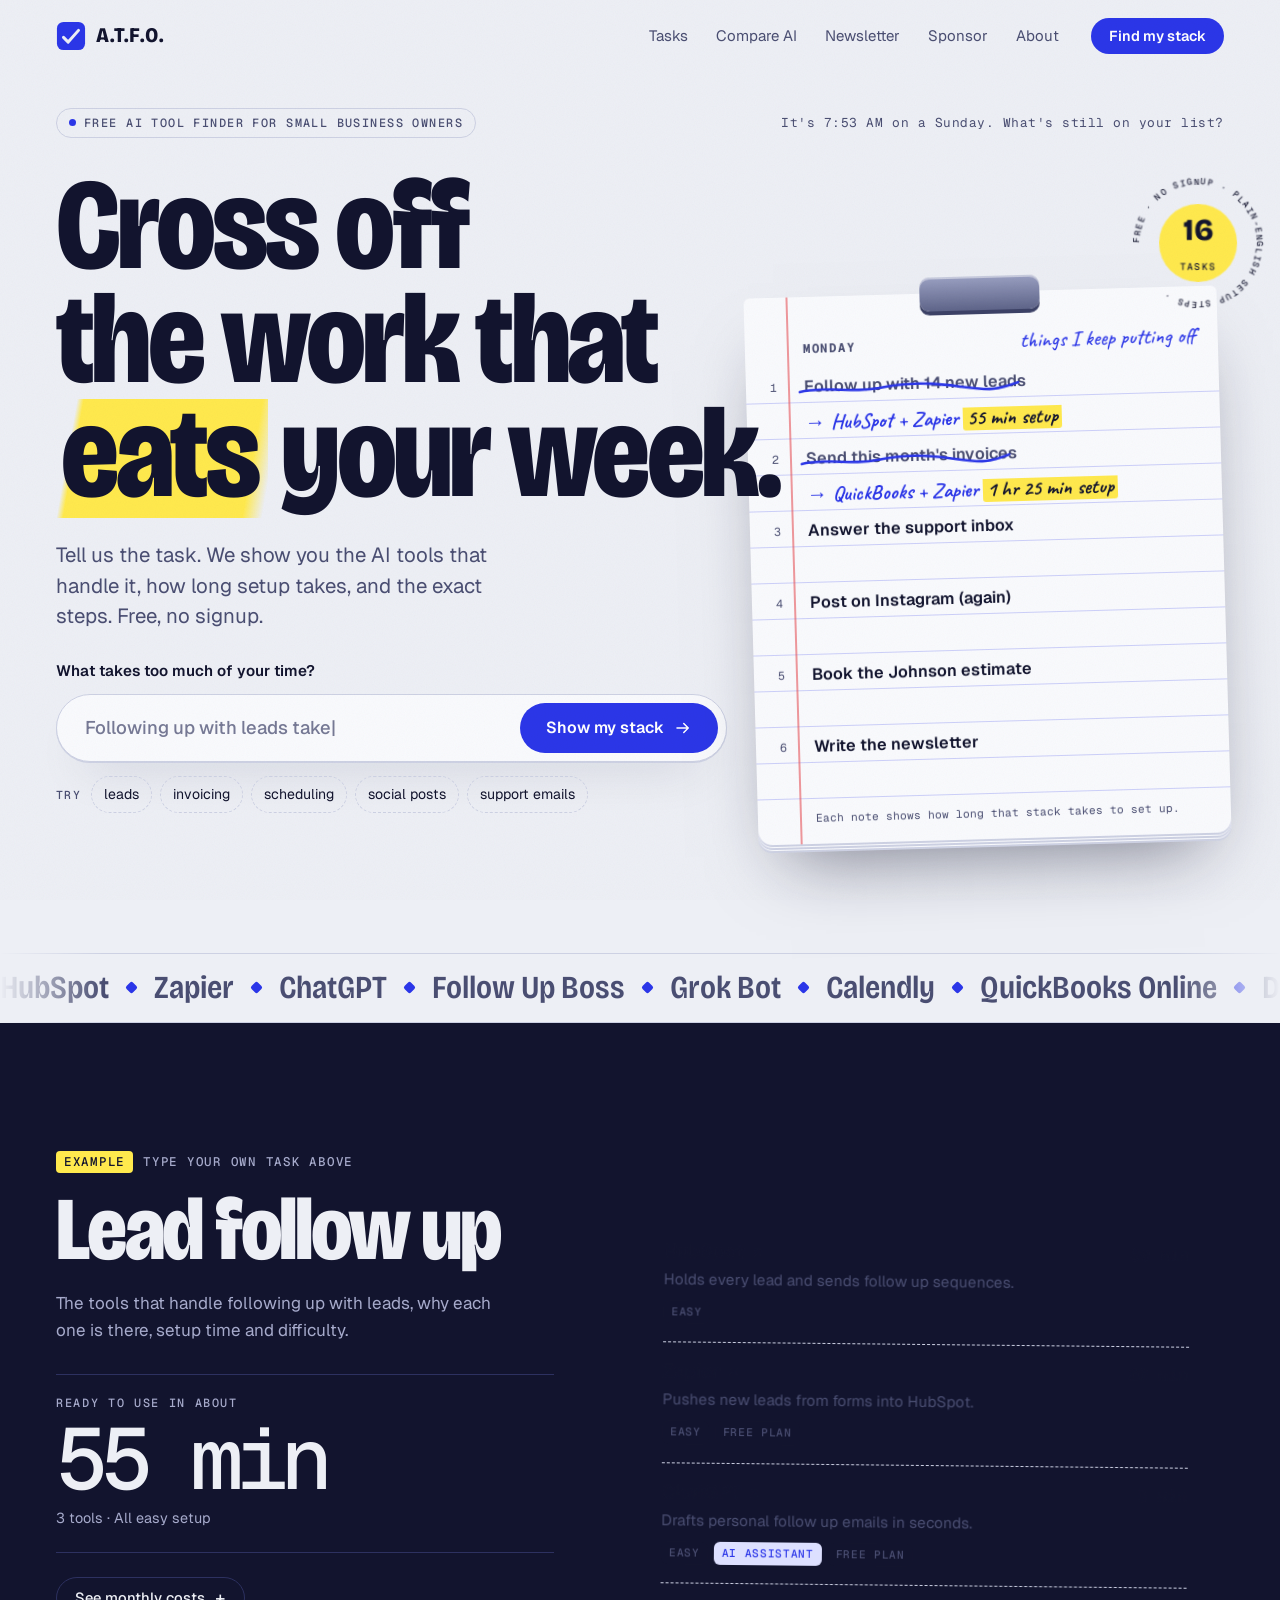
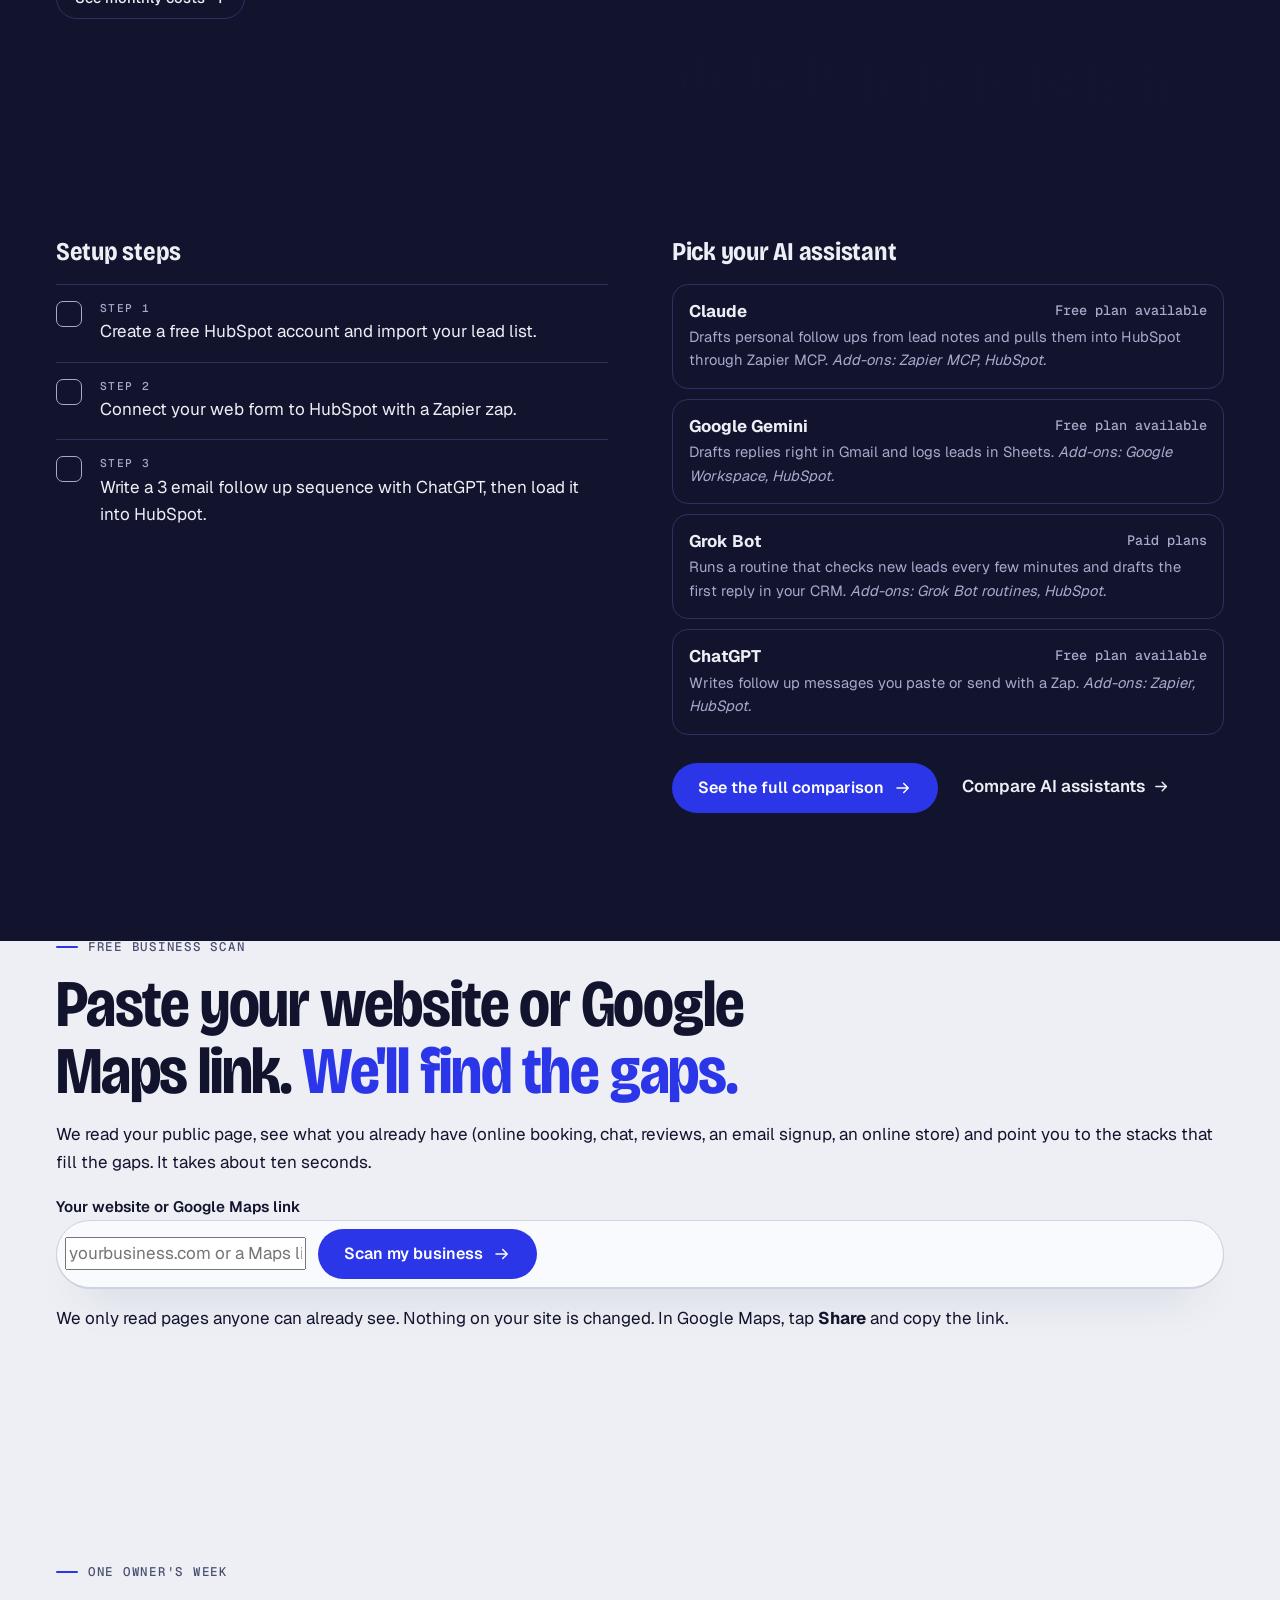
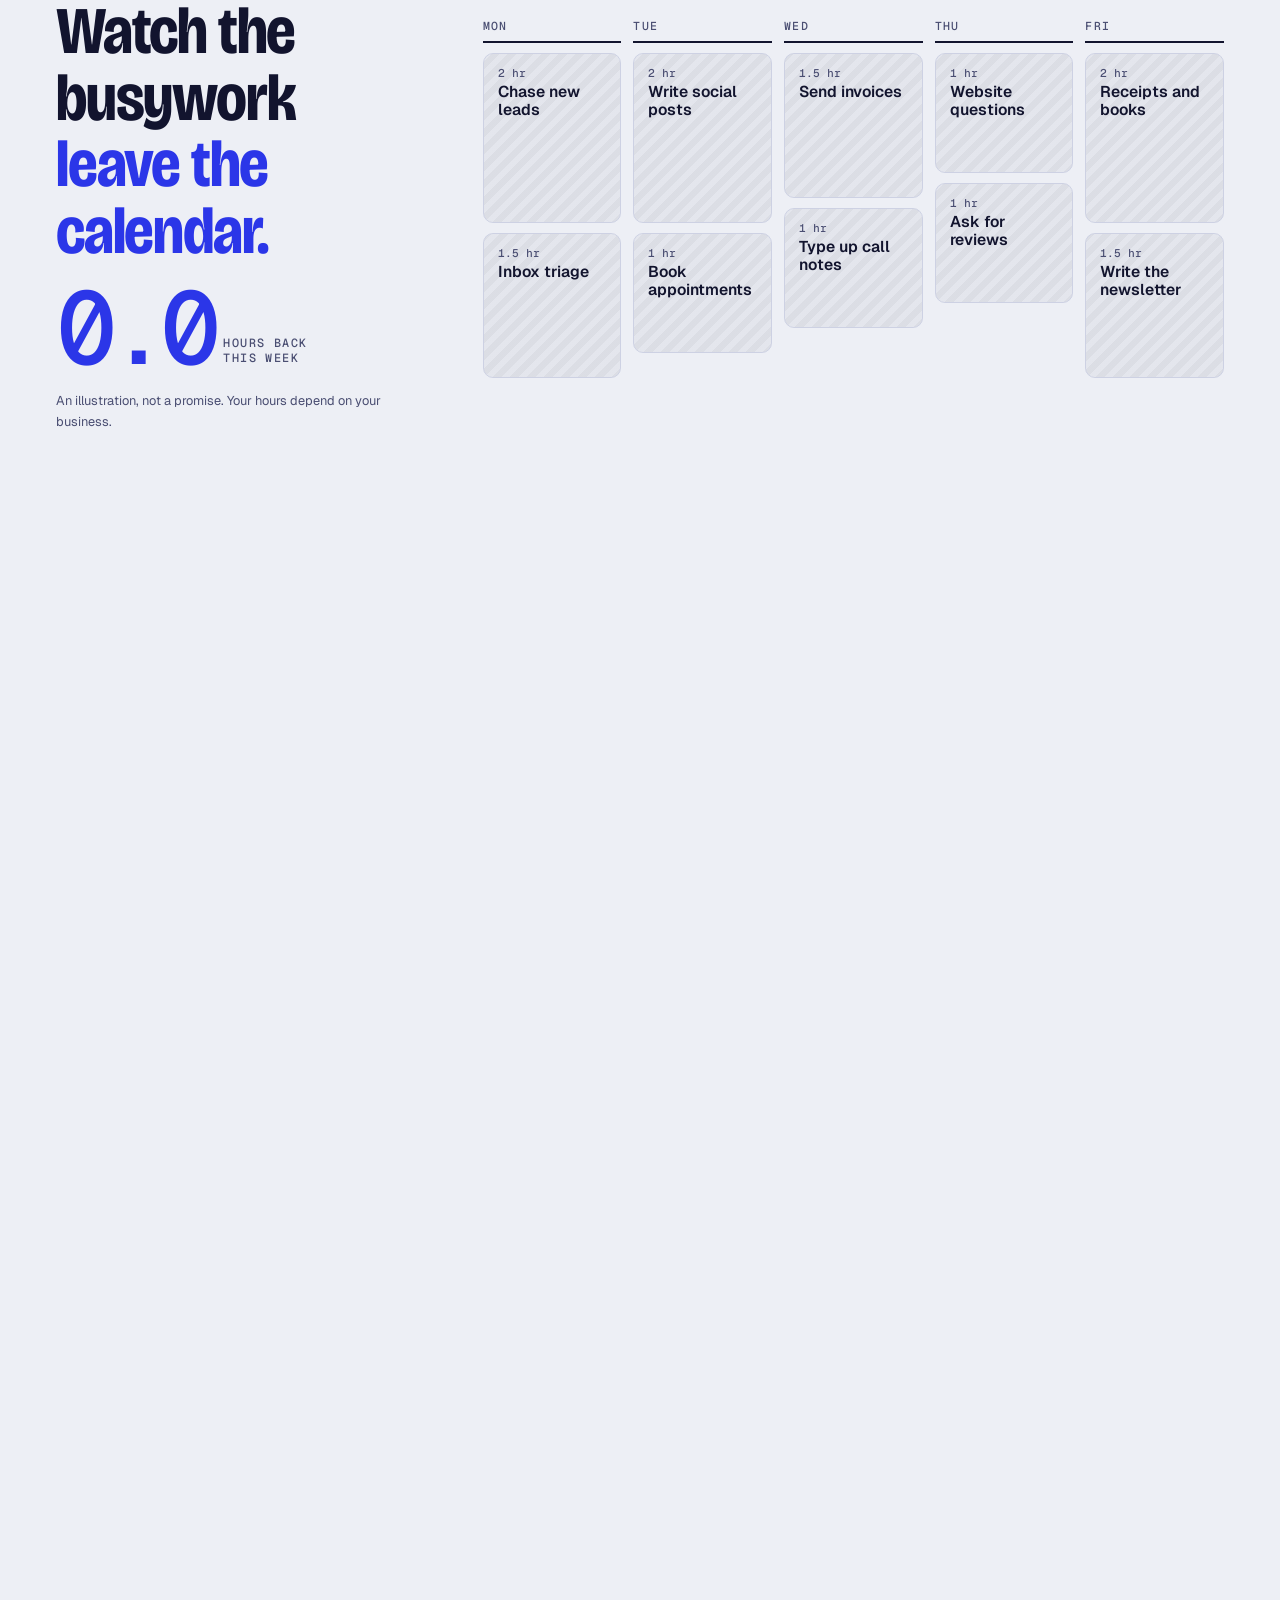
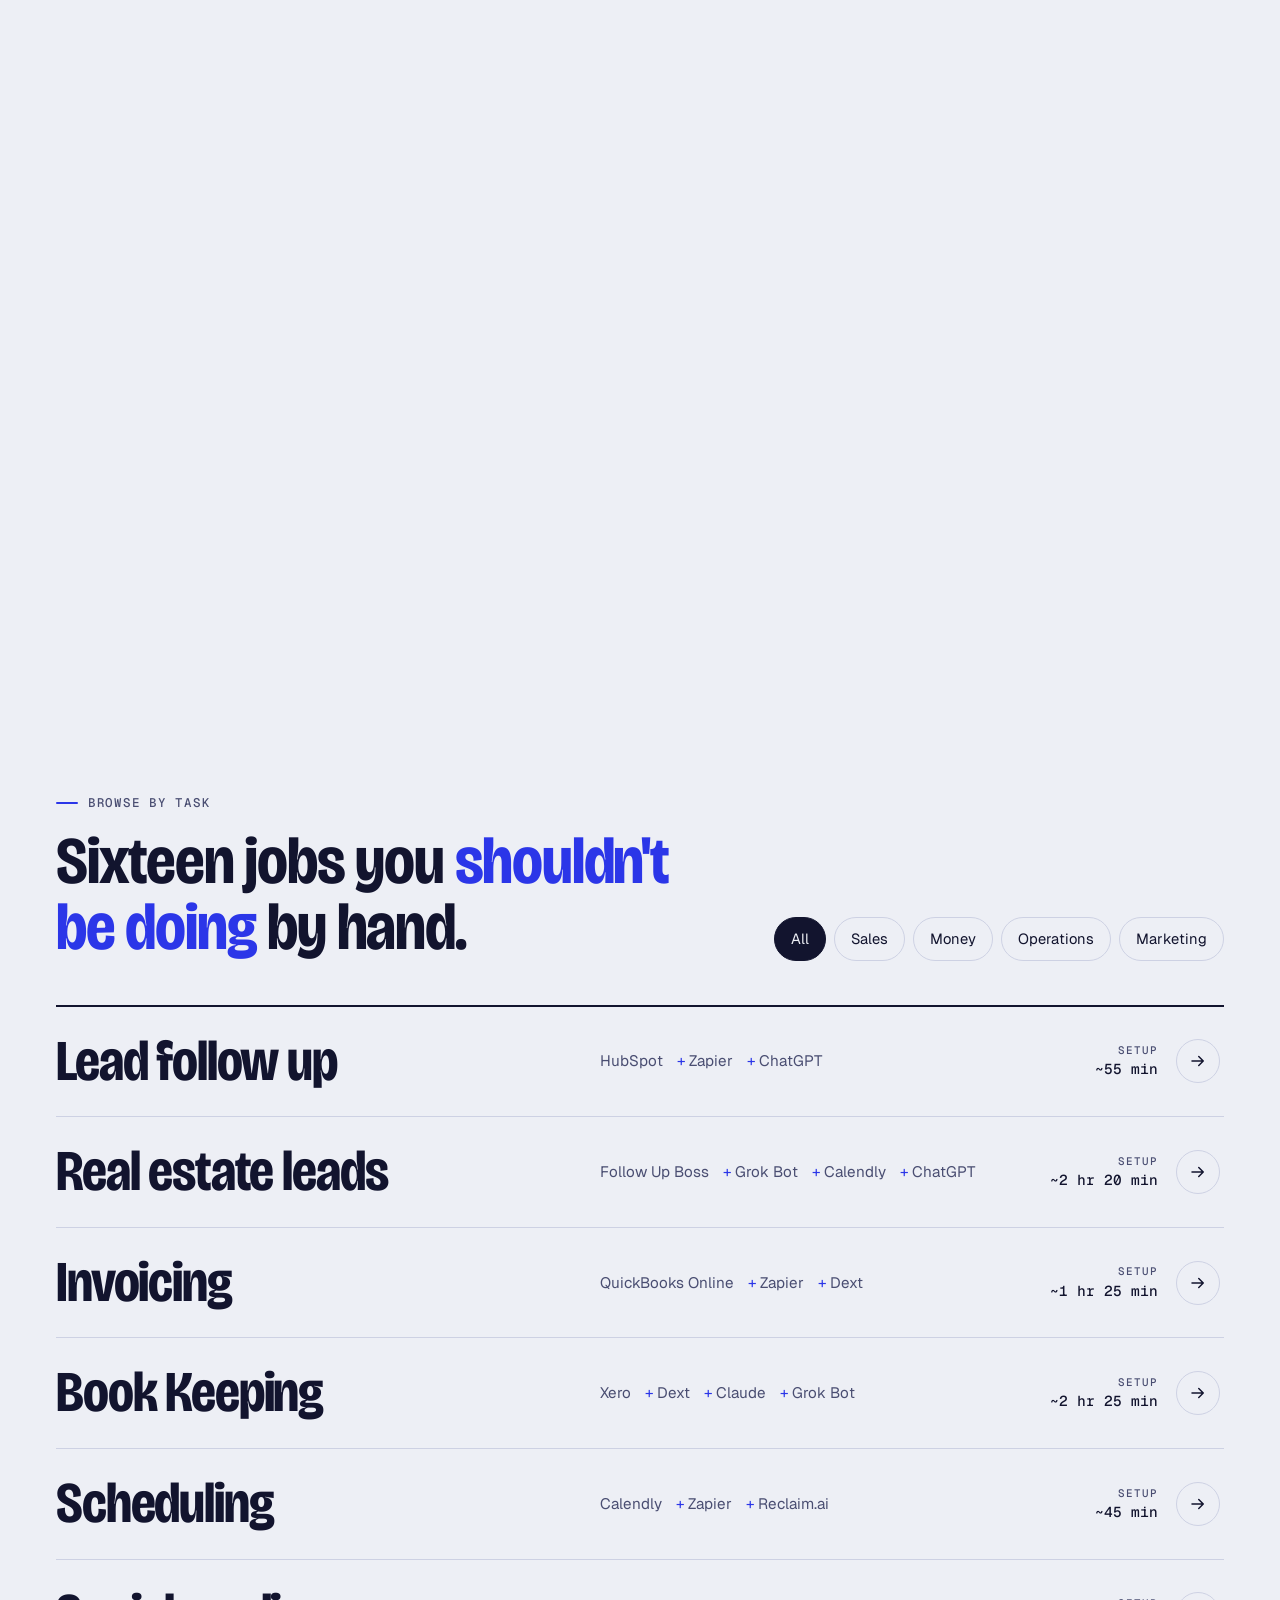
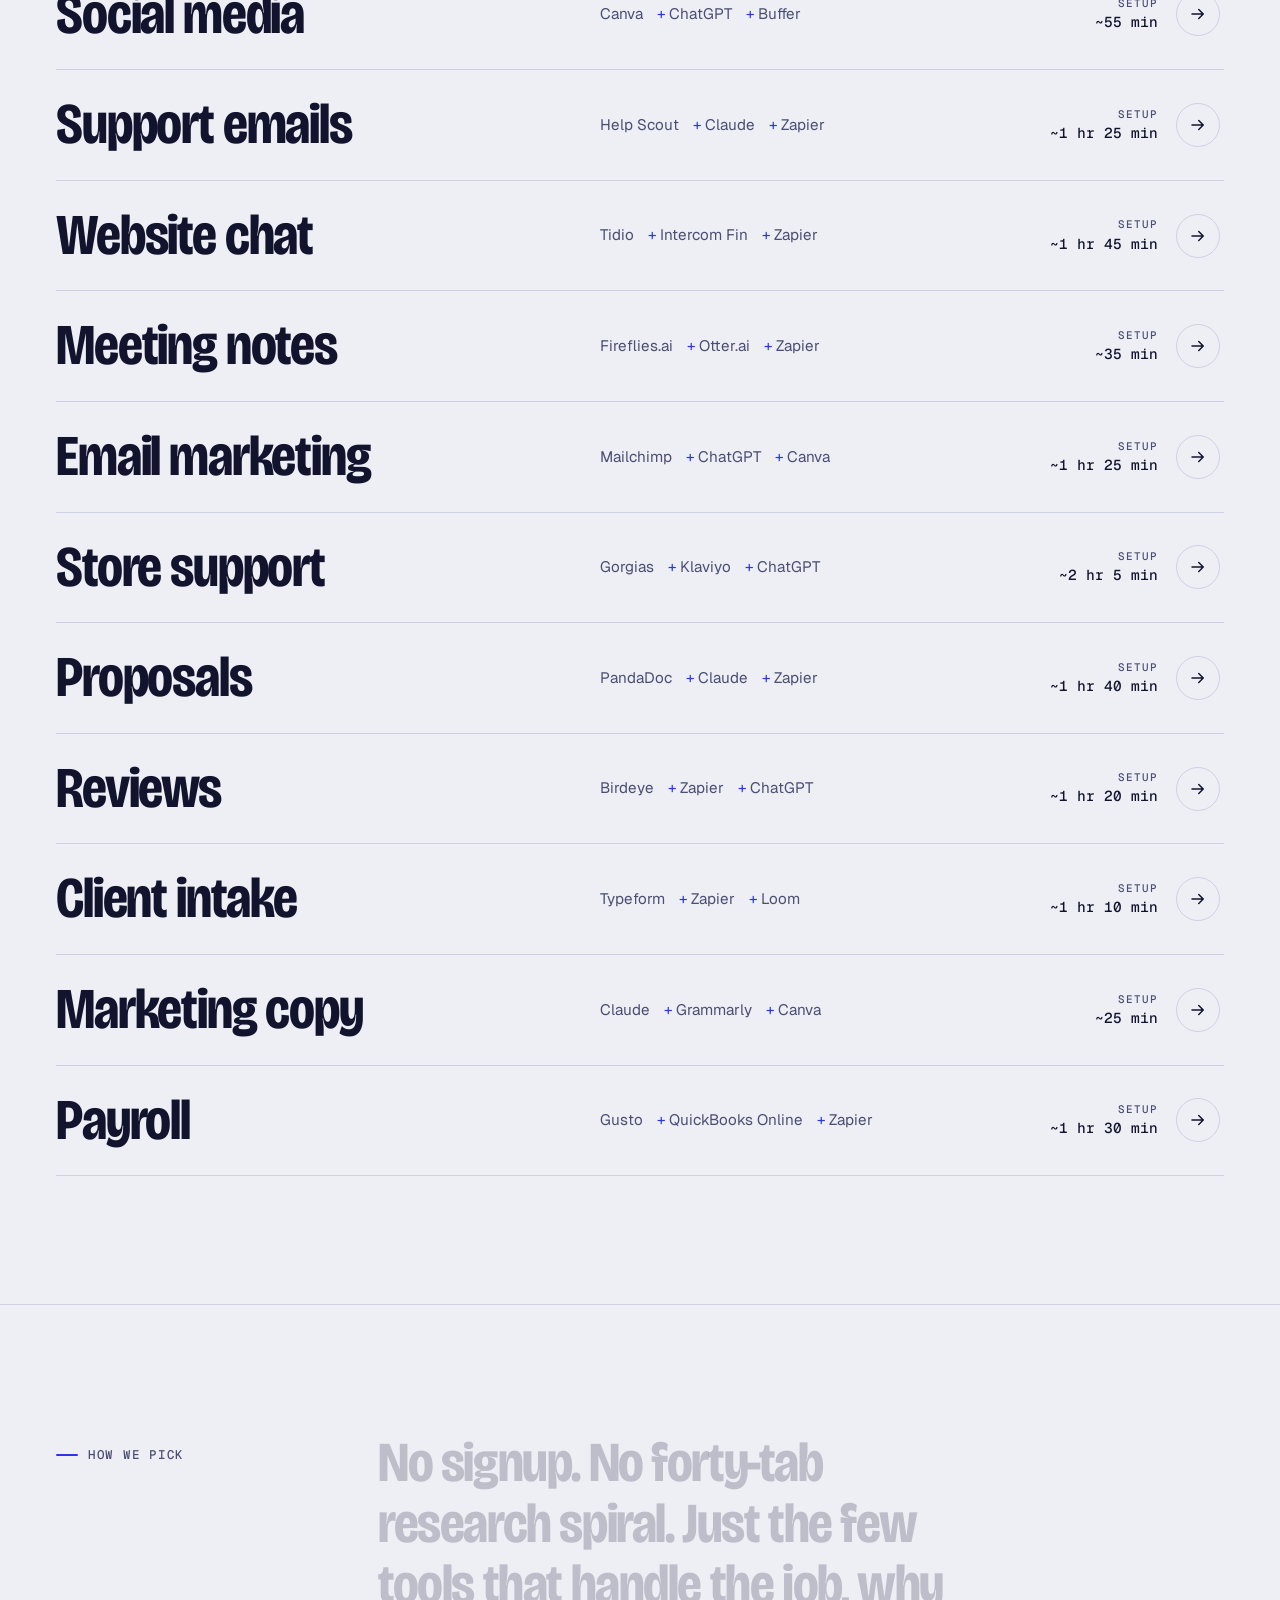
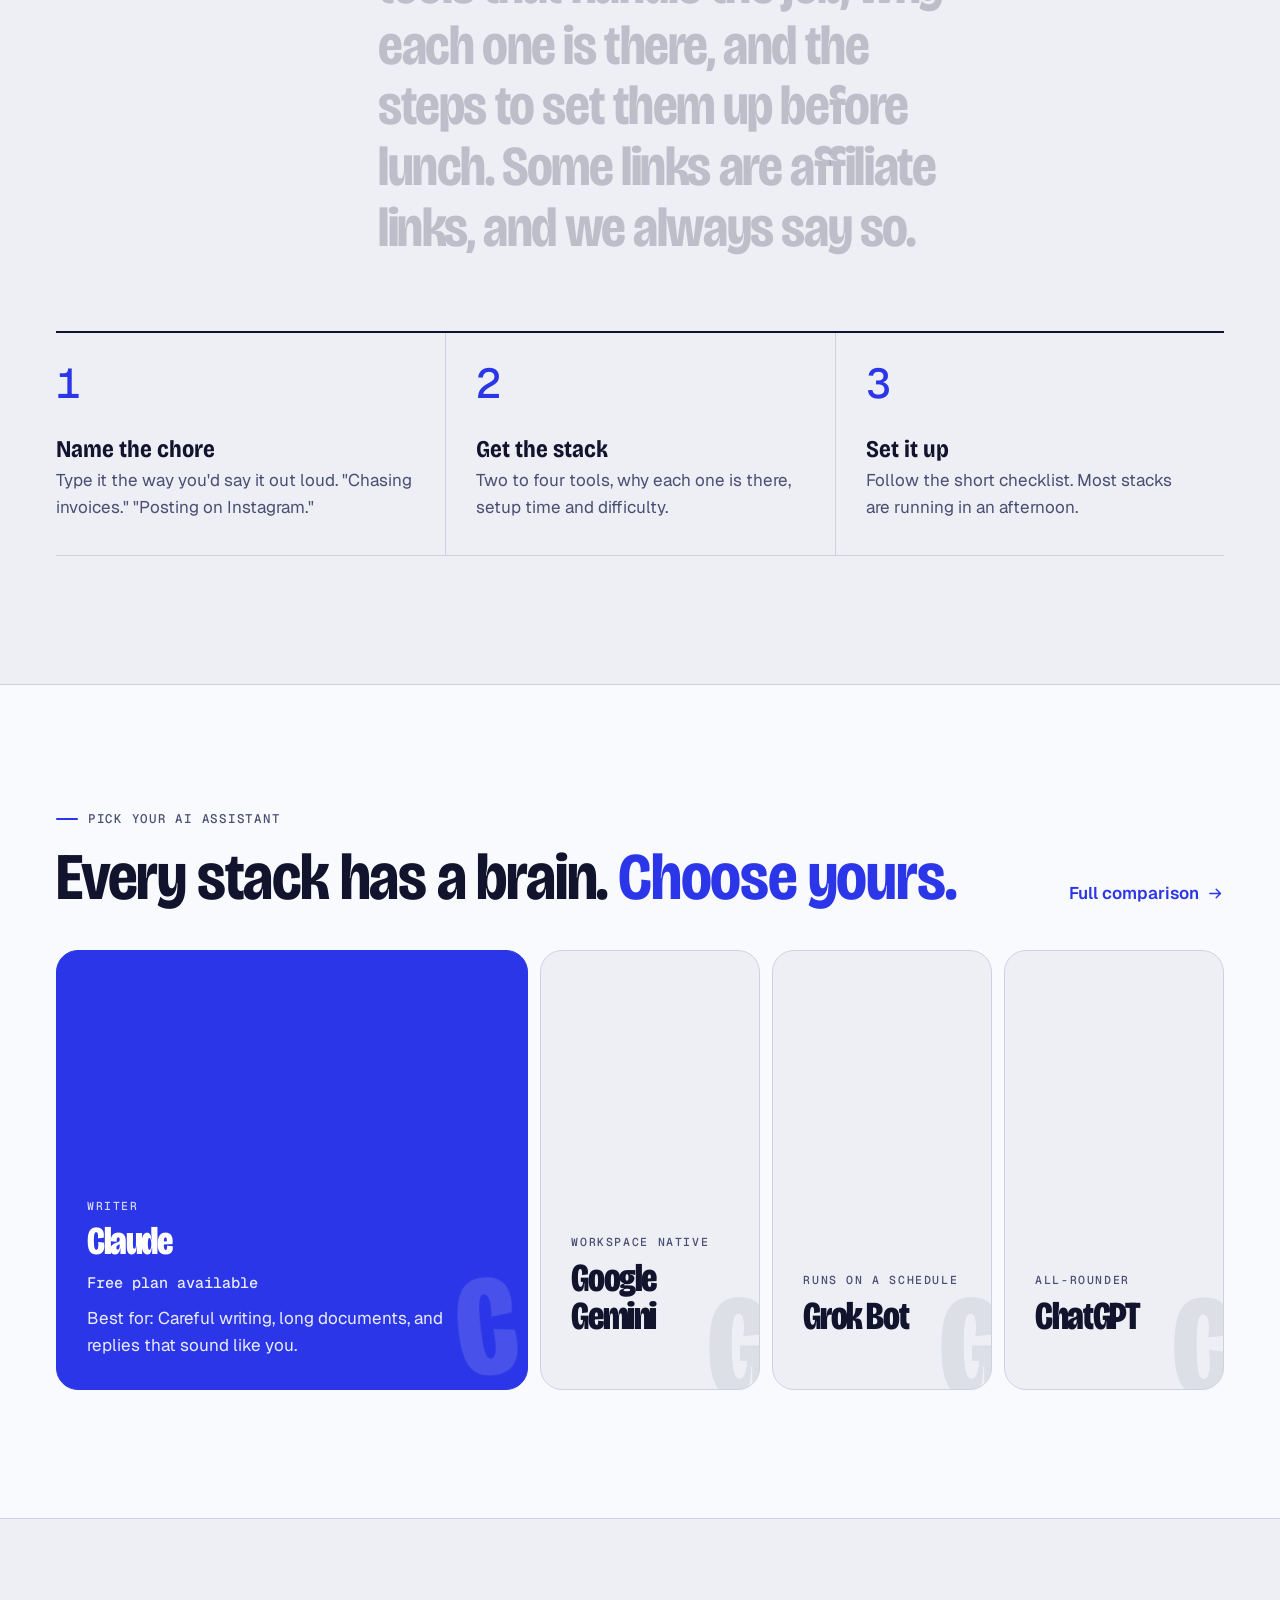
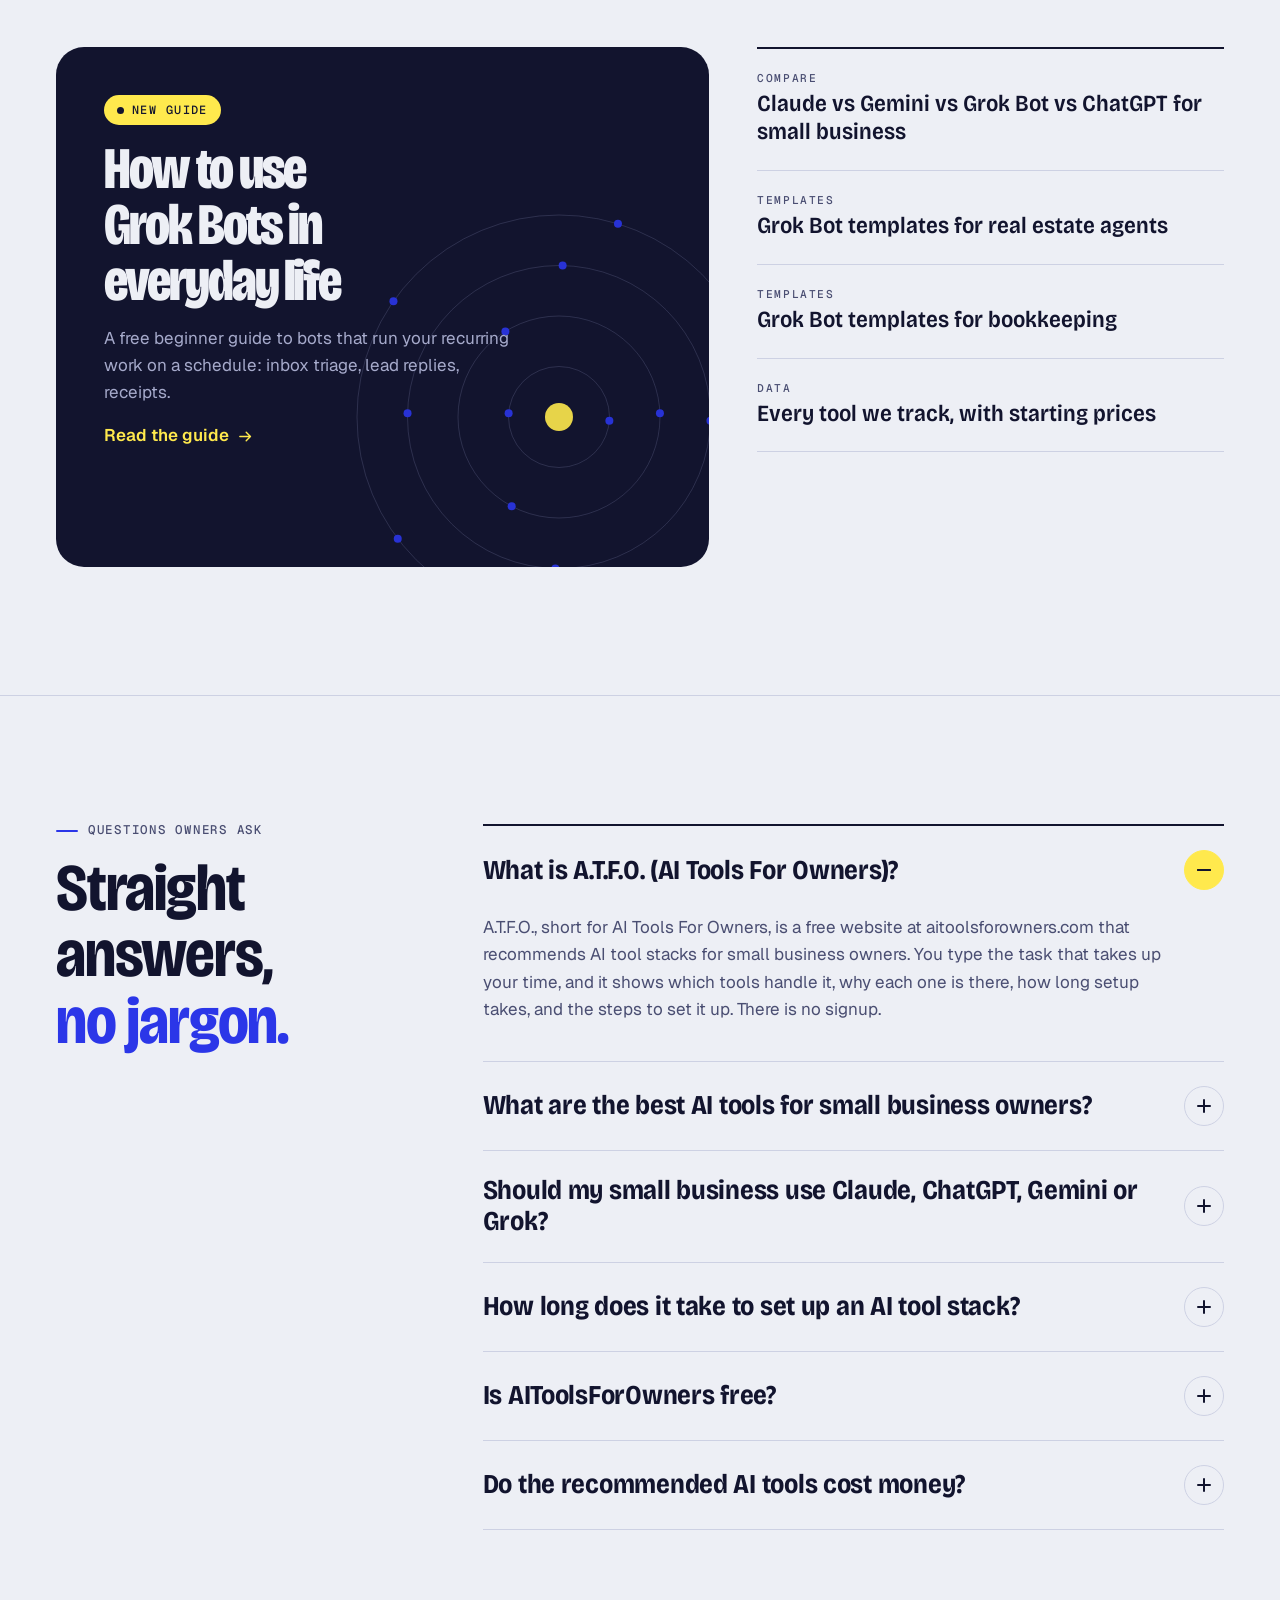
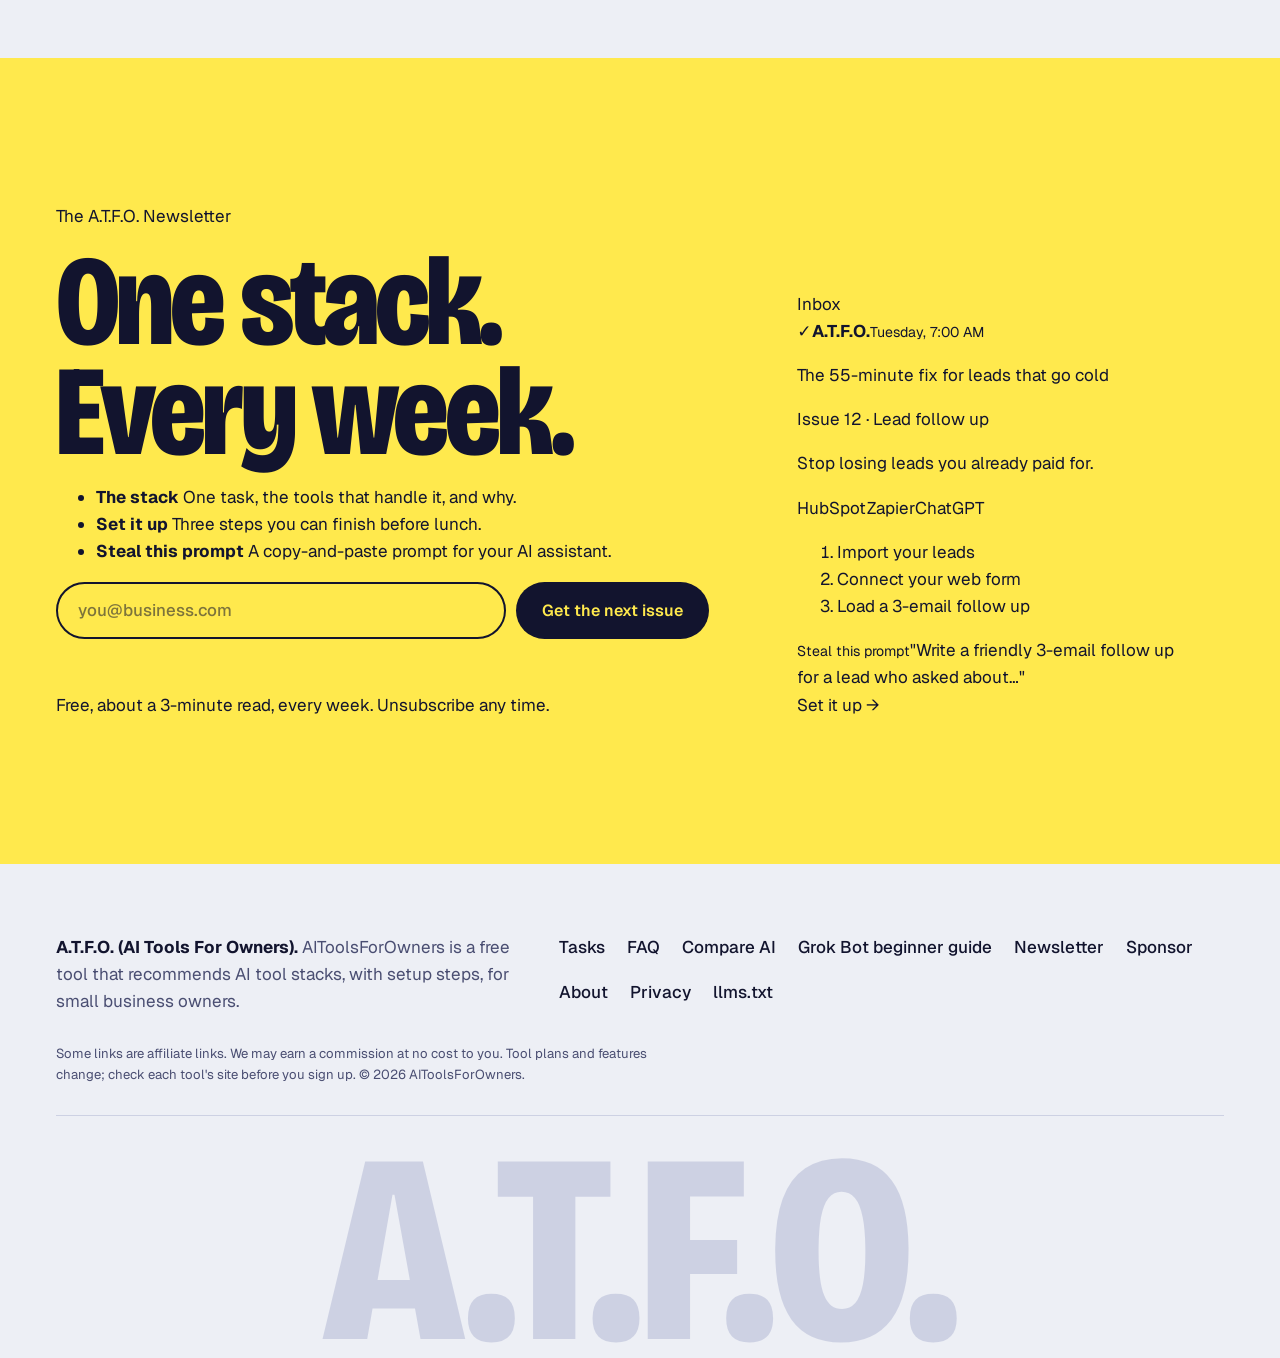
==== commit 4854977e: "Return to the ballpoint blue palette with a cyan highlighter Drops the violet, lime and pink colors " ====
--- a/public/index.html
+++ b/public/index.html
@@ -12,7 +12,7 @@
 <meta property="og:url" content="https://aitoolsforowners.com/">
 <meta property="og:image" content="https://aitoolsforowners.com/og.png">
 <meta name="twitter:card" content="summary_large_image">
-<meta name="theme-color" content="#6236FF">
+<meta name="theme-color" content="#12142E">
 <link rel="icon" href="/favicon.svg" type="image/svg+xml">
 <link rel="preconnect" href="https://fonts.googleapis.com">
 <link rel="preconnect" href="https://fonts.gstatic.com" crossorigin>
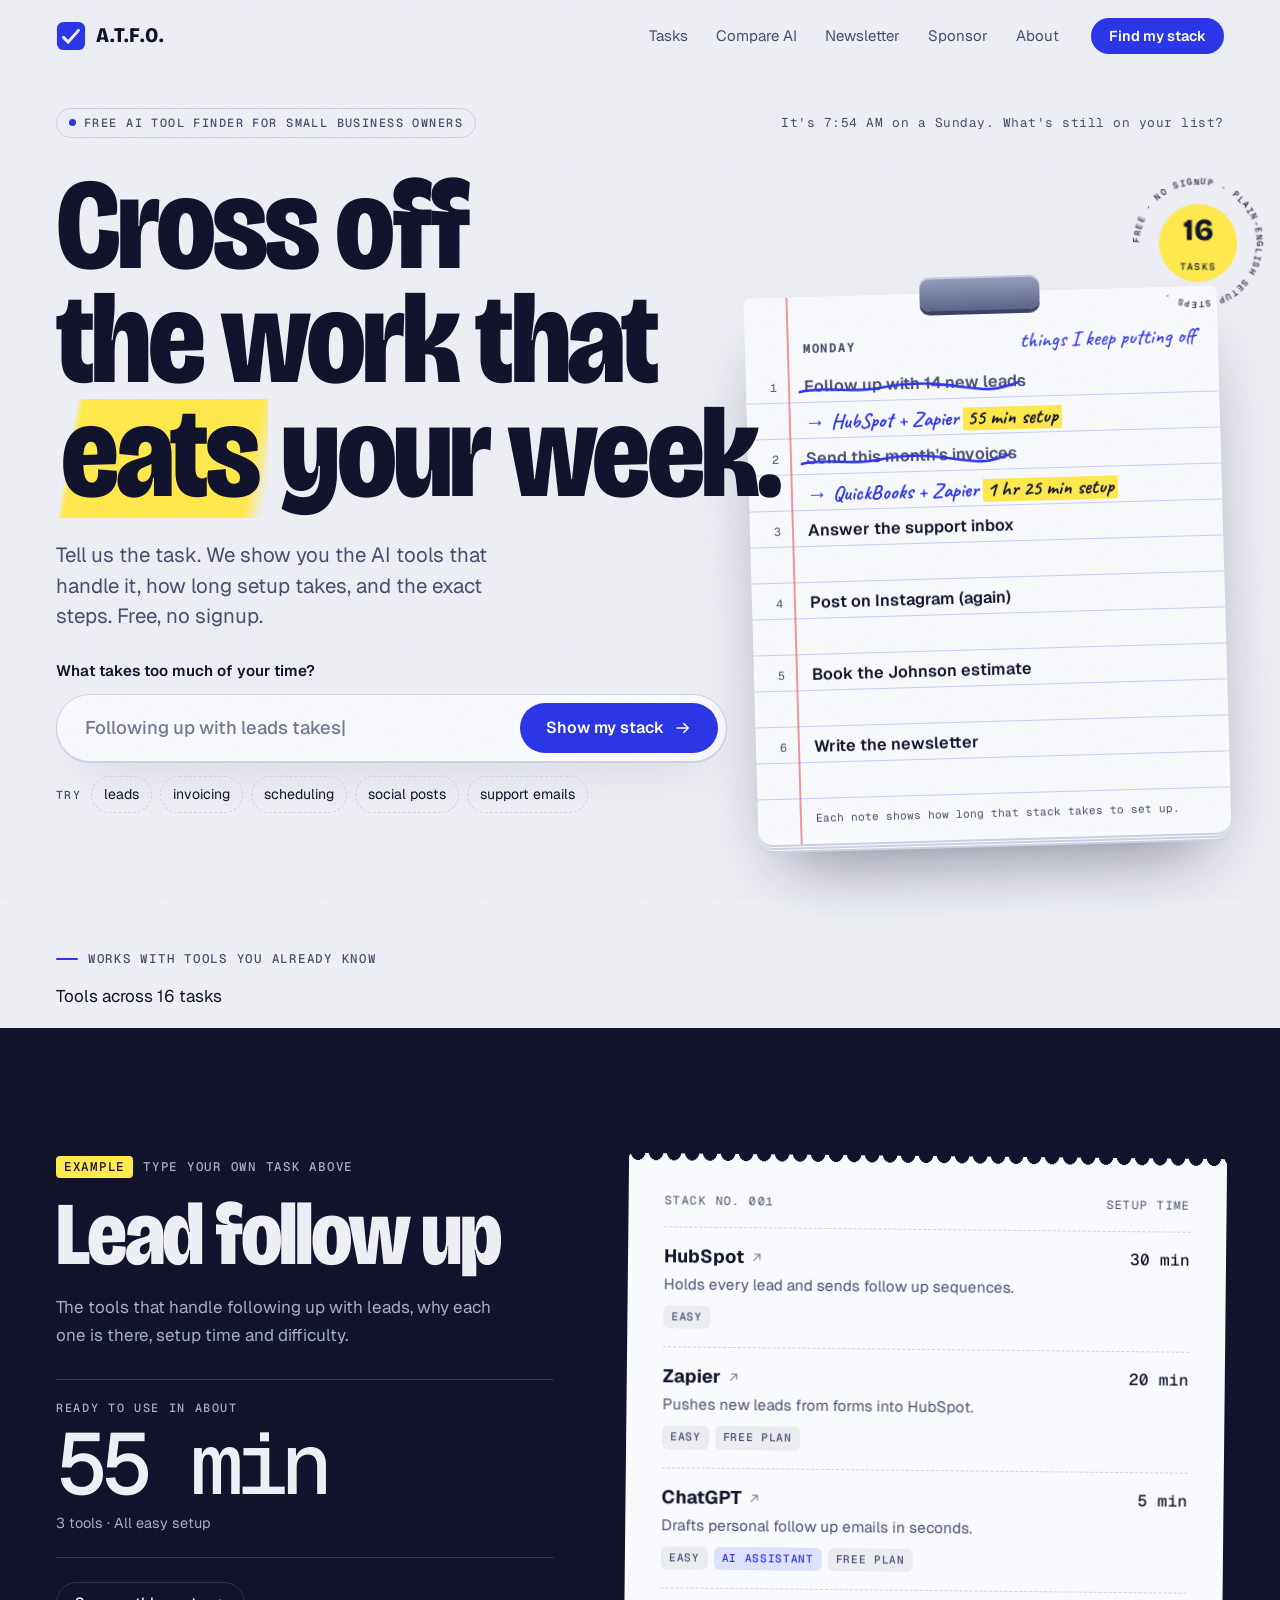
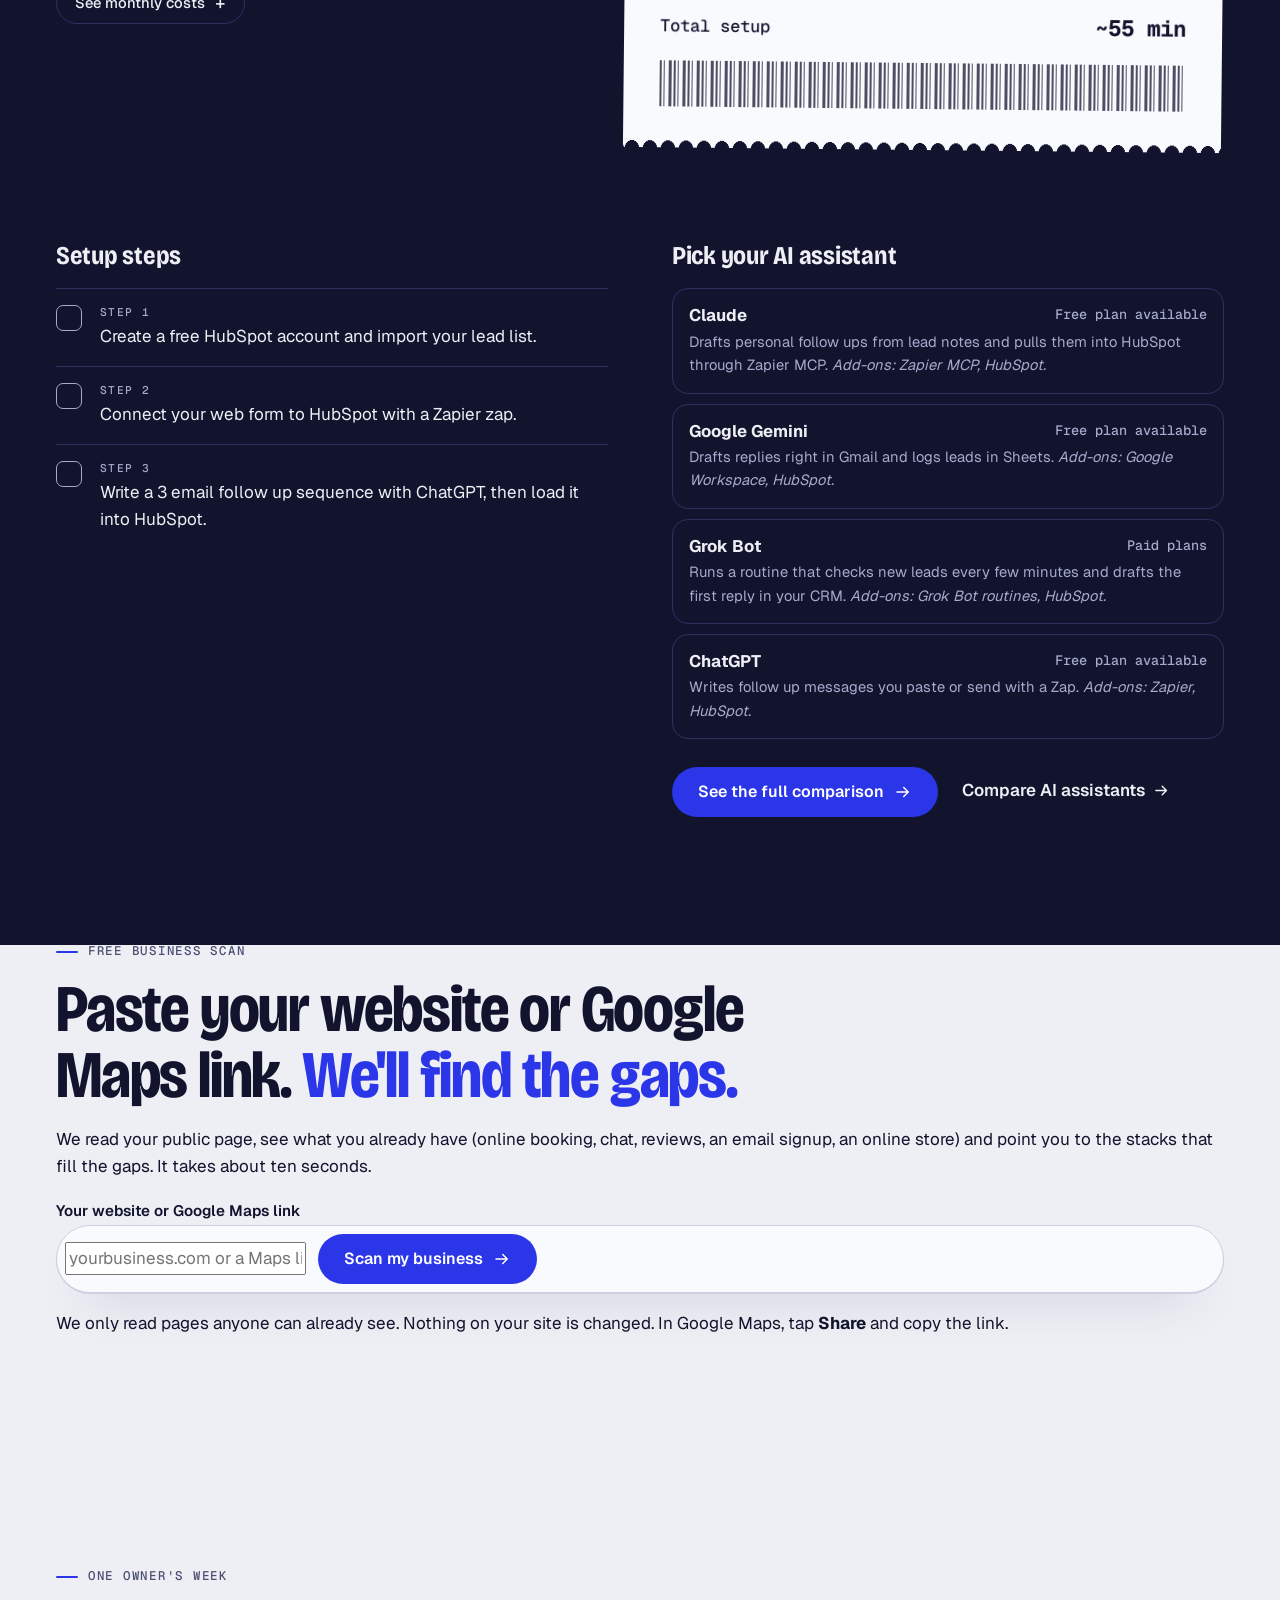
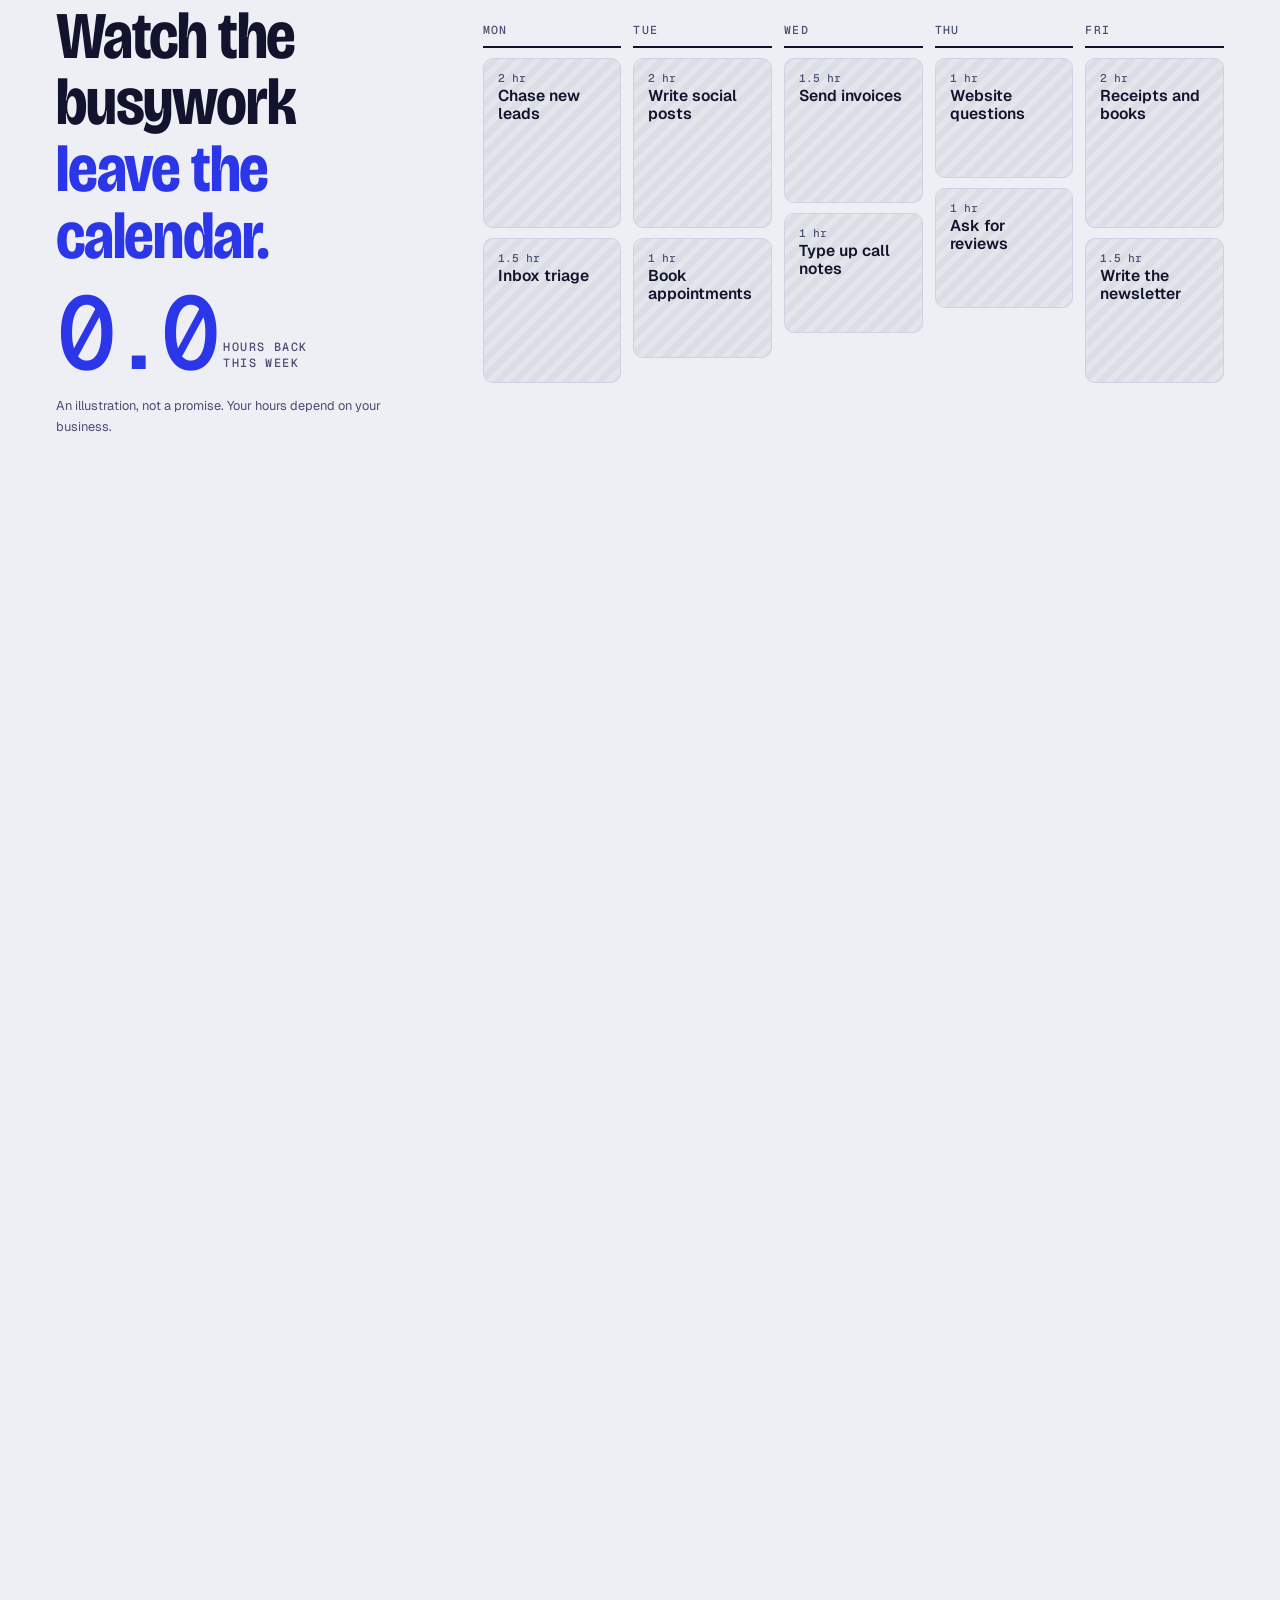
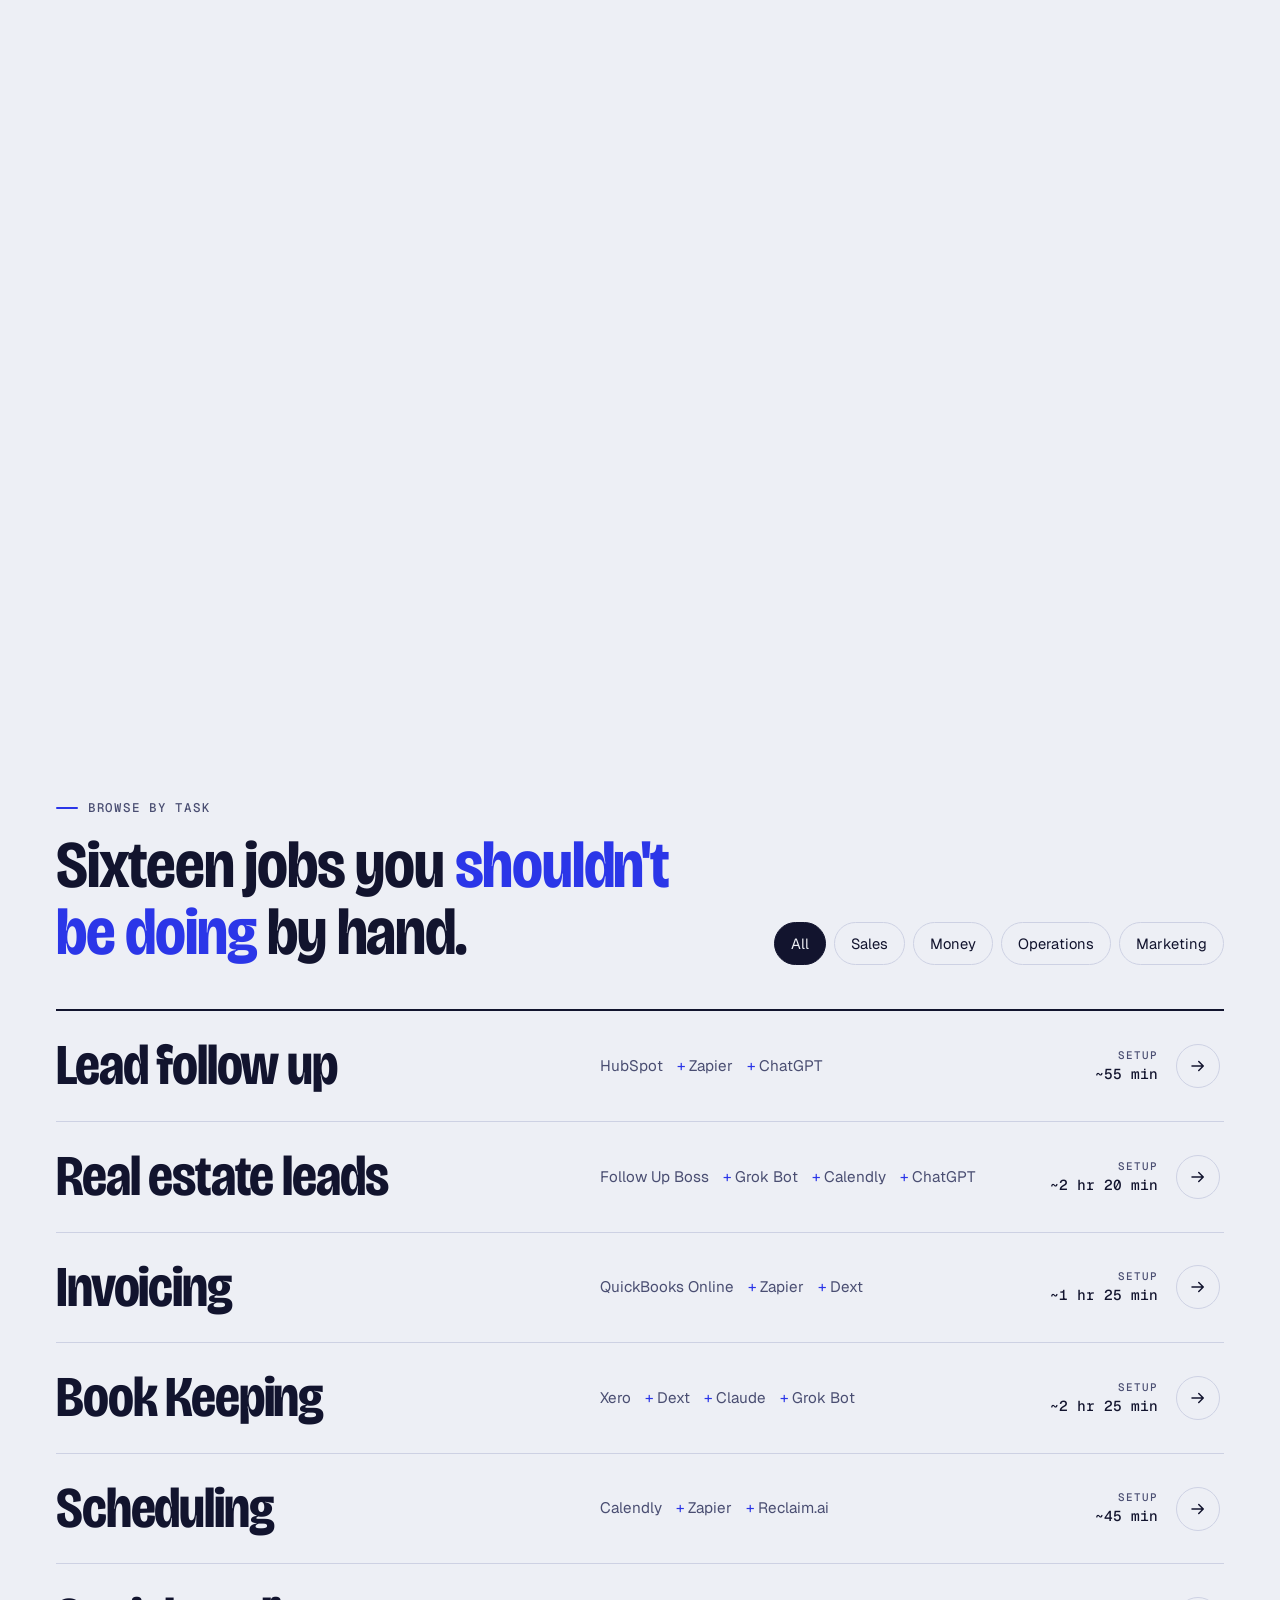
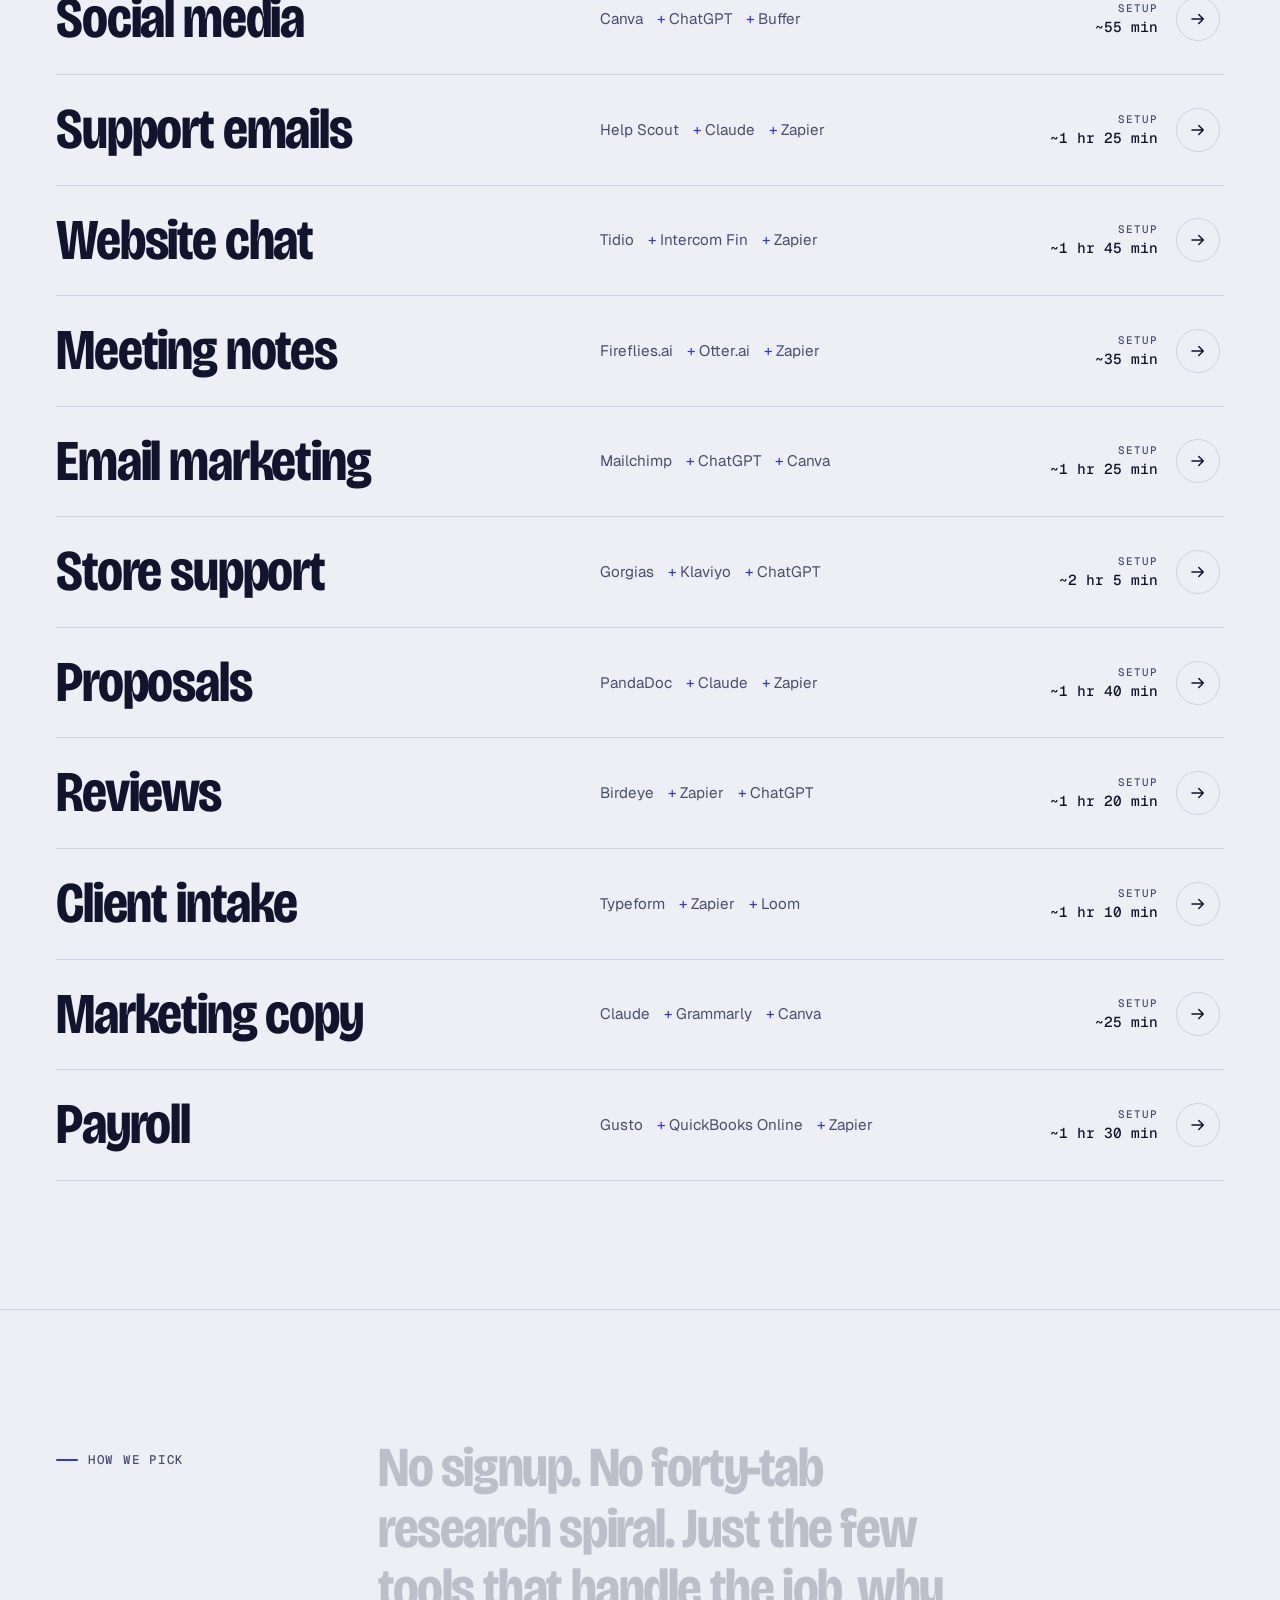
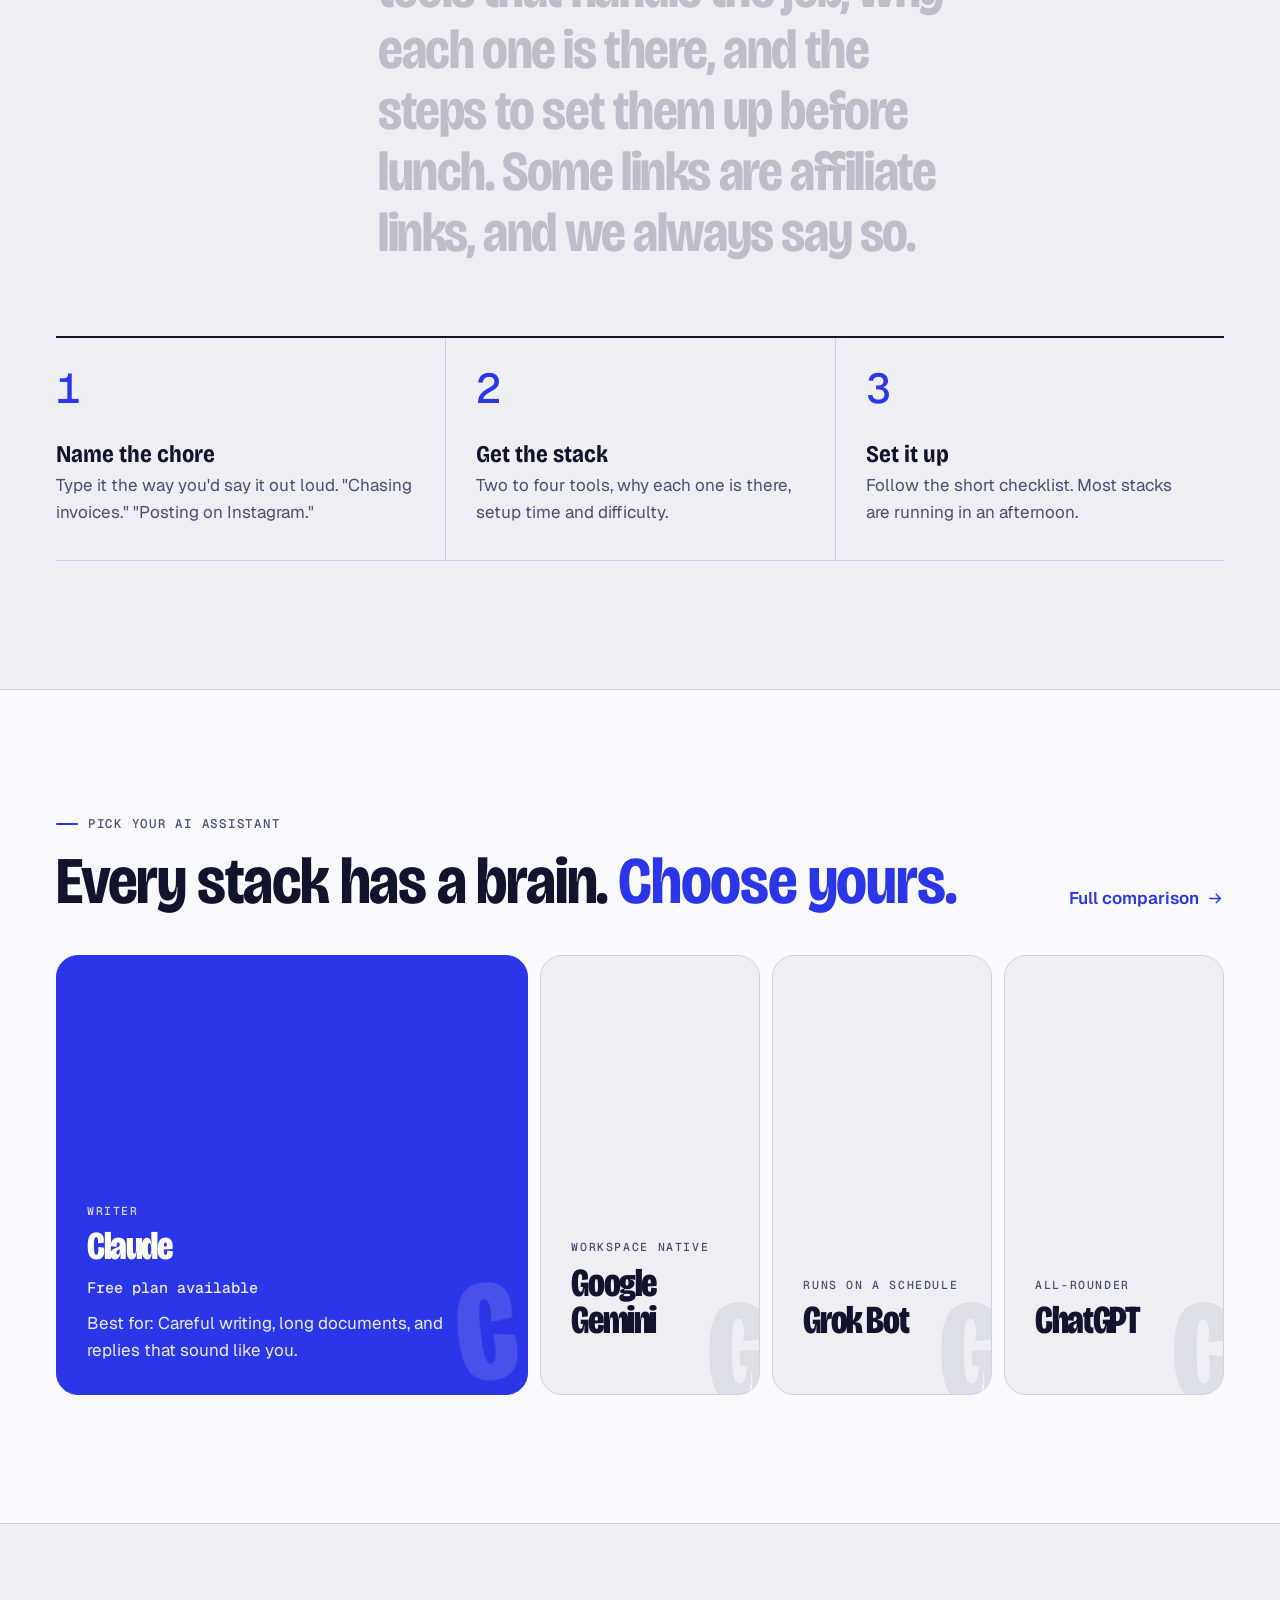
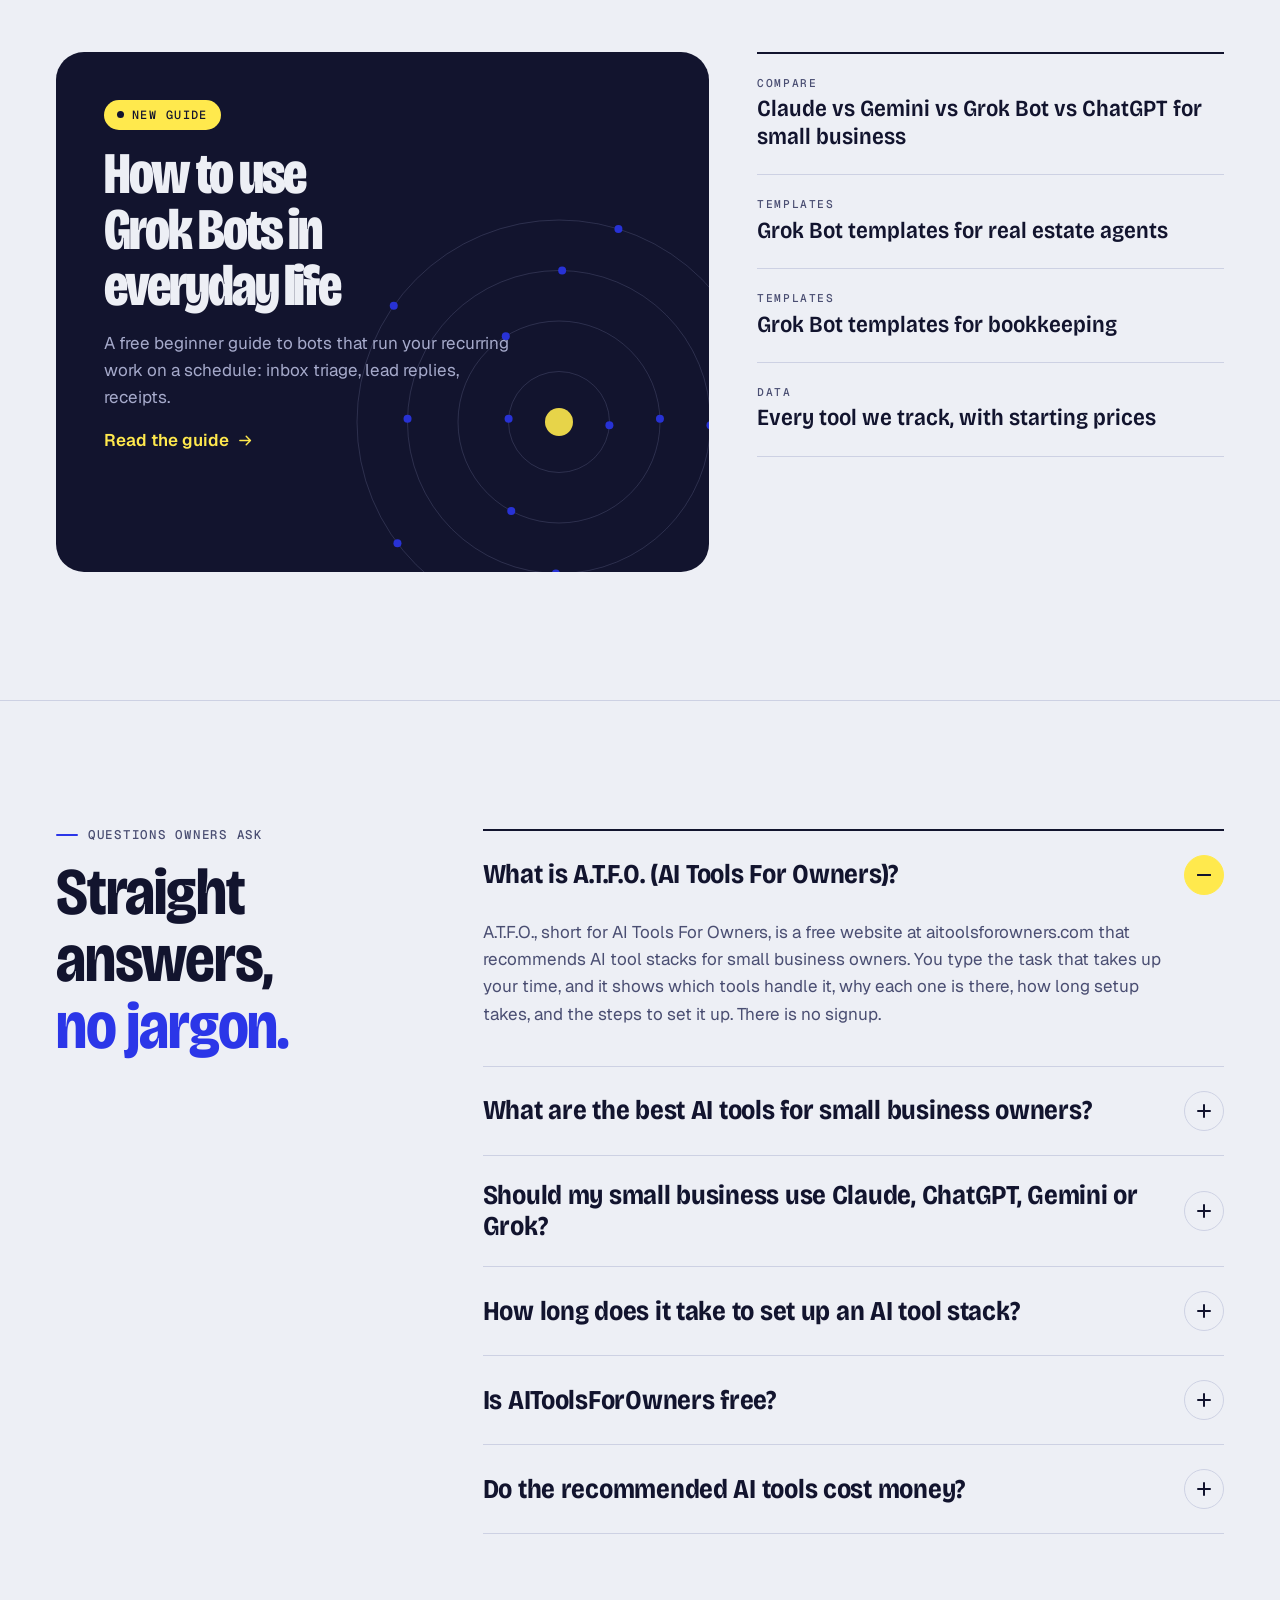
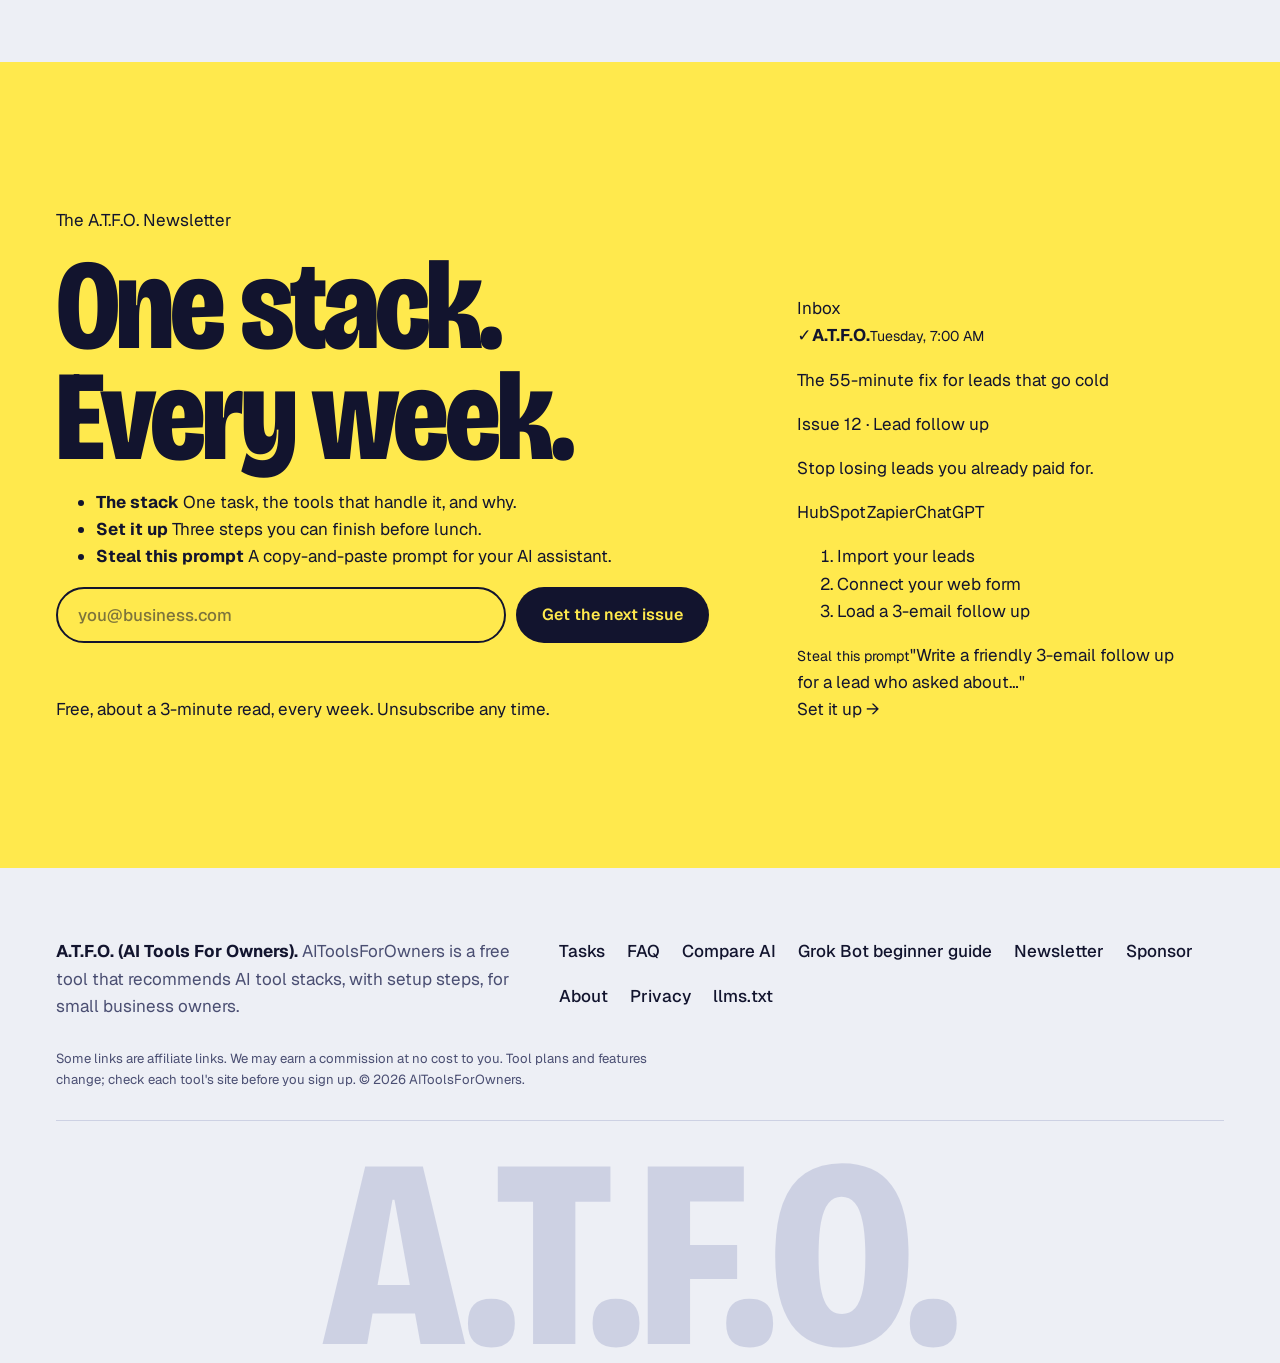
==== commit c550bb4c: "Replace the tool ticker with a two-row tool shelf Tool chips with a monogram and the task each tool " ====
--- a/public/index.html
+++ b/public/index.html
@@ -106,9 +106,14 @@
 </section>
 
 <!-- ============ TOOL TICKER ============ -->
-<div class="ticker" aria-label="Some of the tools we recommend">
-  <div class="ticker__track" id="ticker"></div>
-</div>
+<section class="shelf" aria-labelledby="shelfTitle">
+  <div class="shell shelf__head">
+    <p class="kicker" id="shelfTitle">Works with tools you already know</p>
+    <p class="shelf__count" id="shelfCount">Tools across 16 tasks</p>
+  </div>
+  <div class="shelf__row"><div class="shelf__track" data-row="0"></div></div>
+  <div class="shelf__row shelf__row--rev"><div class="shelf__track" data-row="1"></div></div>
+</section>
 
 <!-- ============ RESULT / RECEIPT ============ -->
 <section class="band band--ink" id="stack" aria-live="polite">
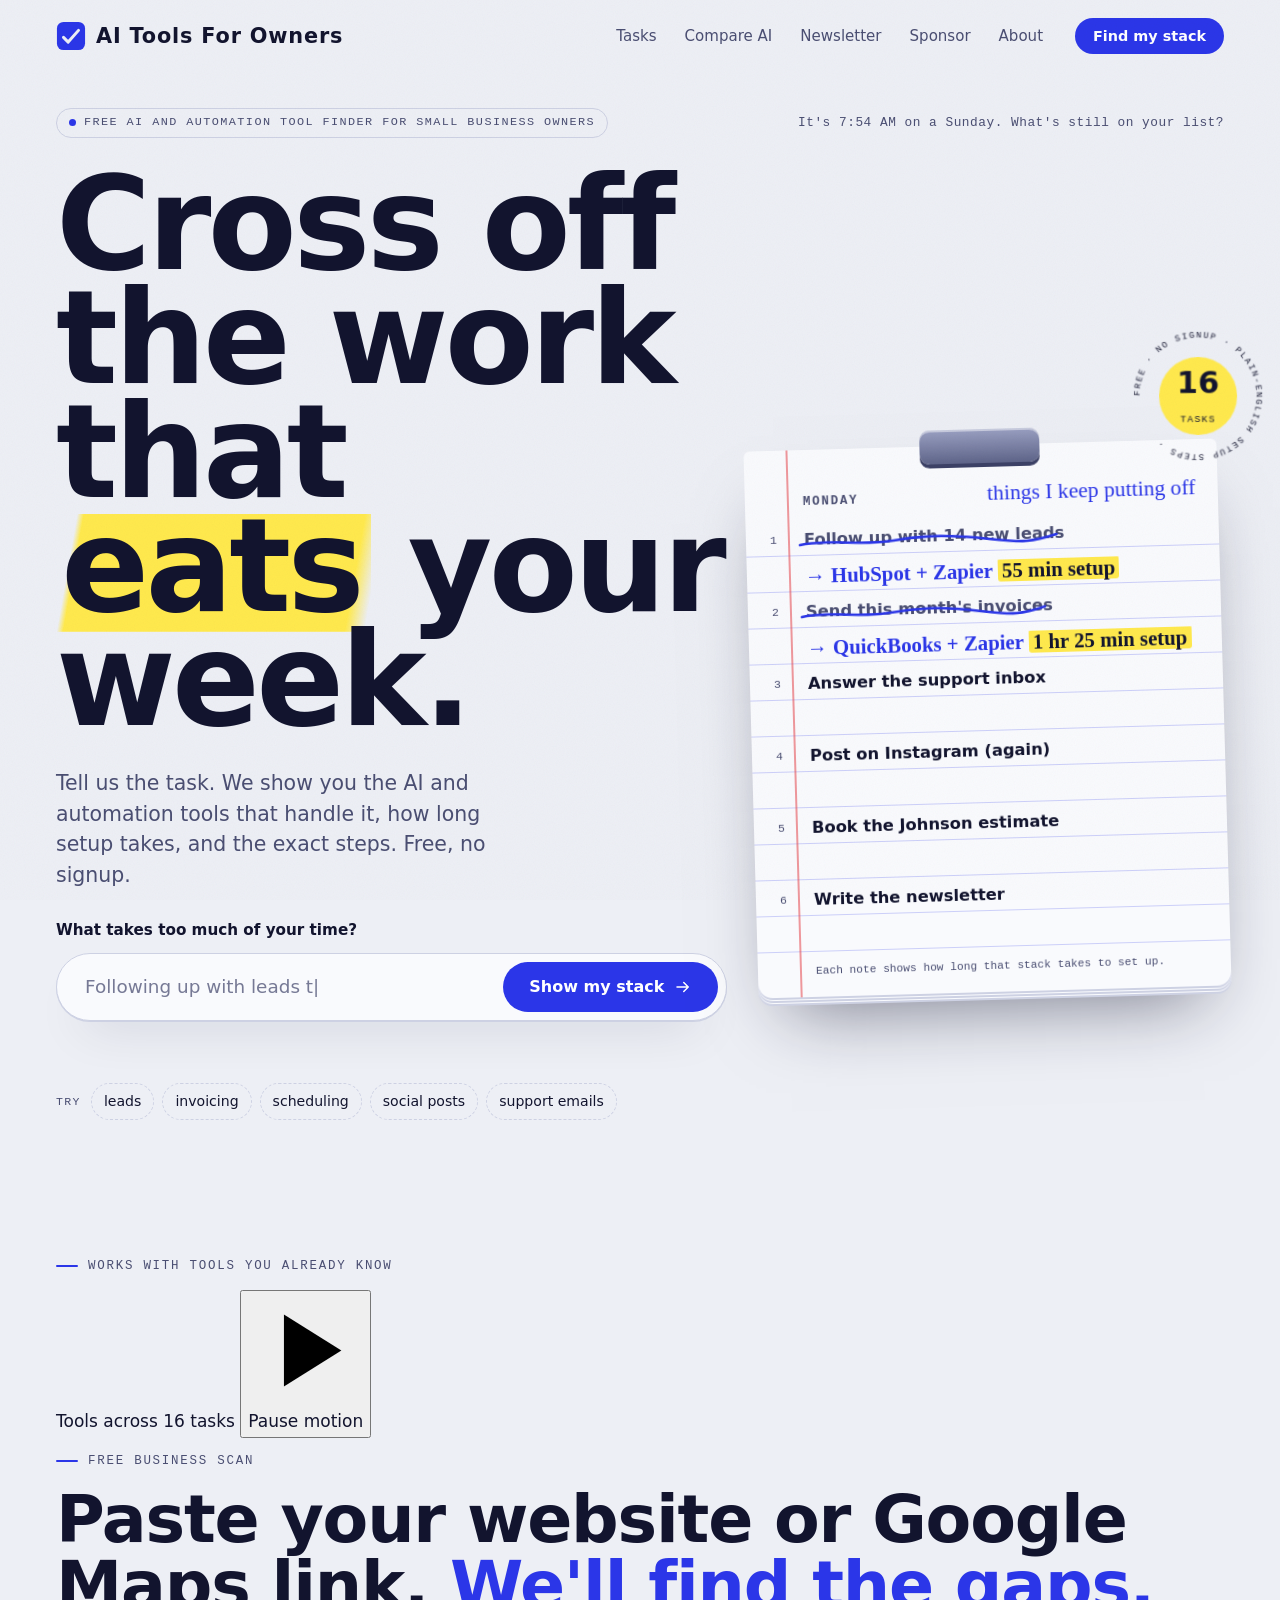
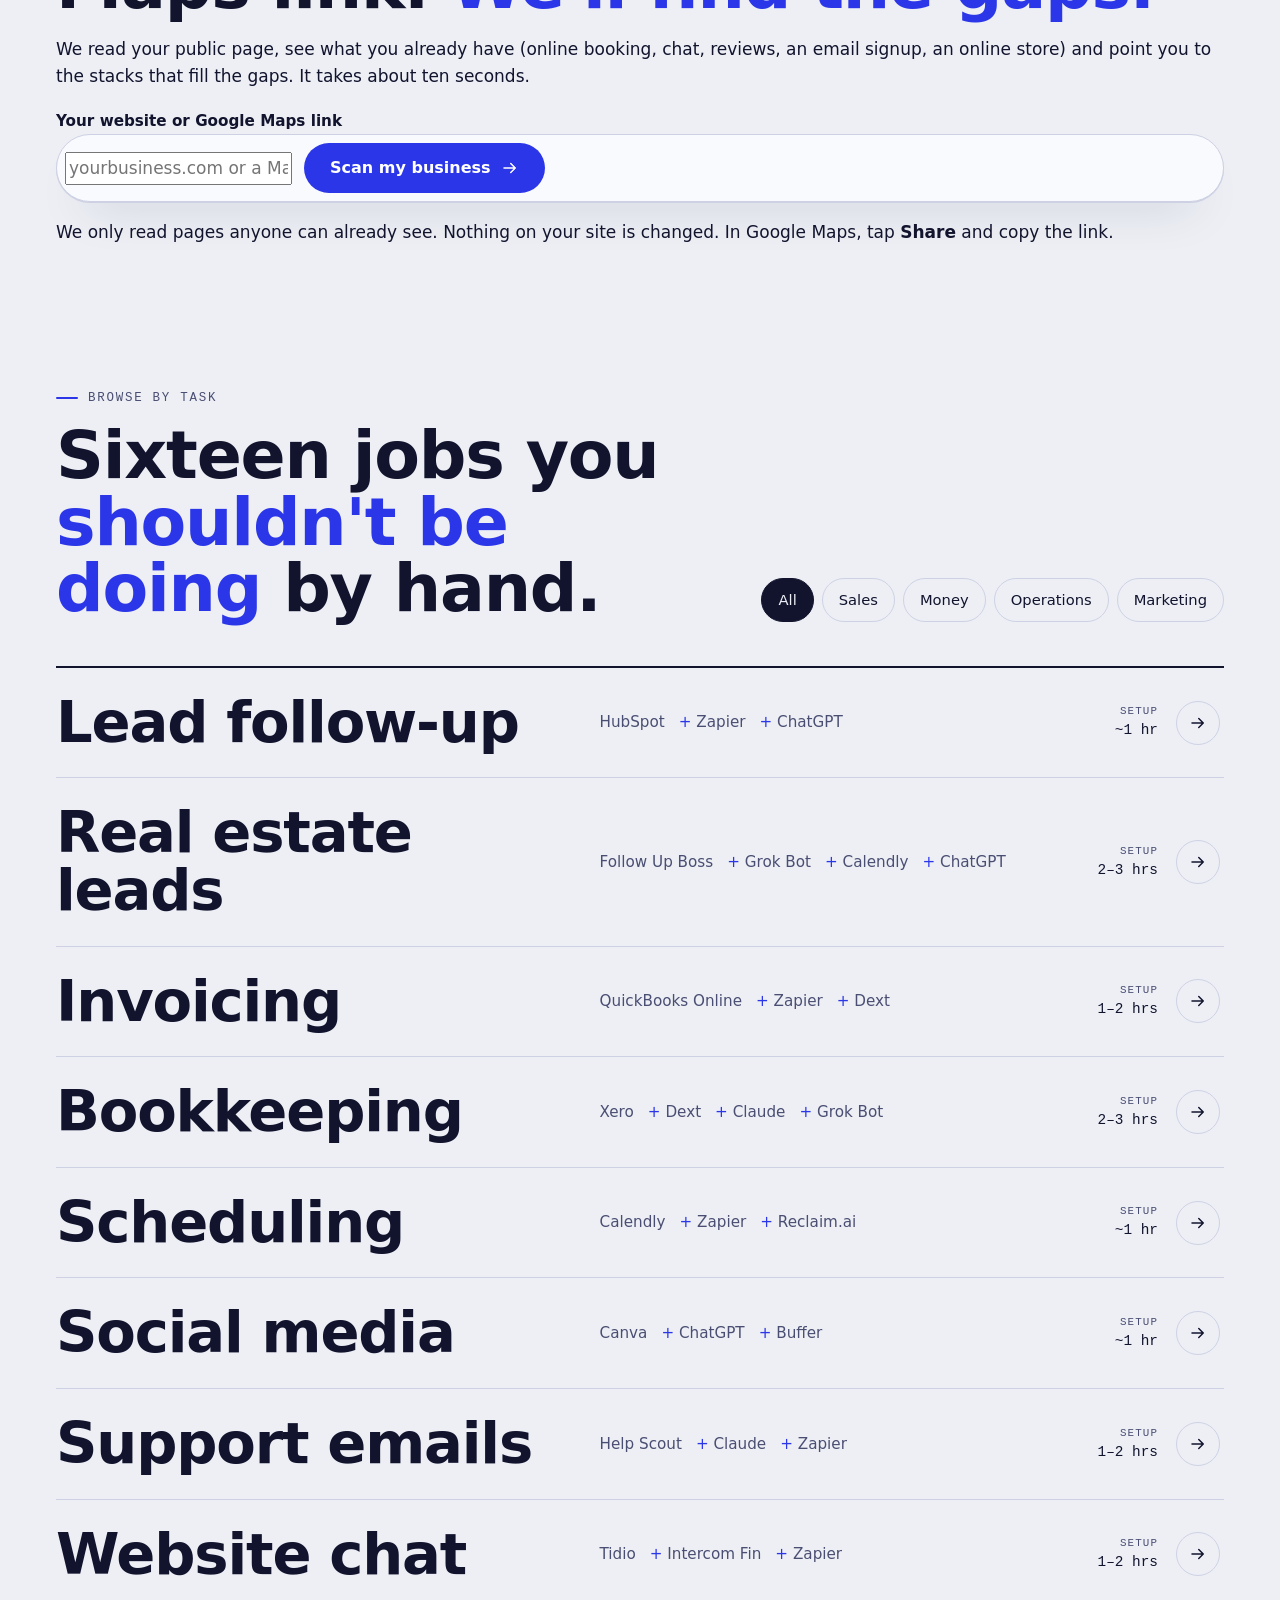
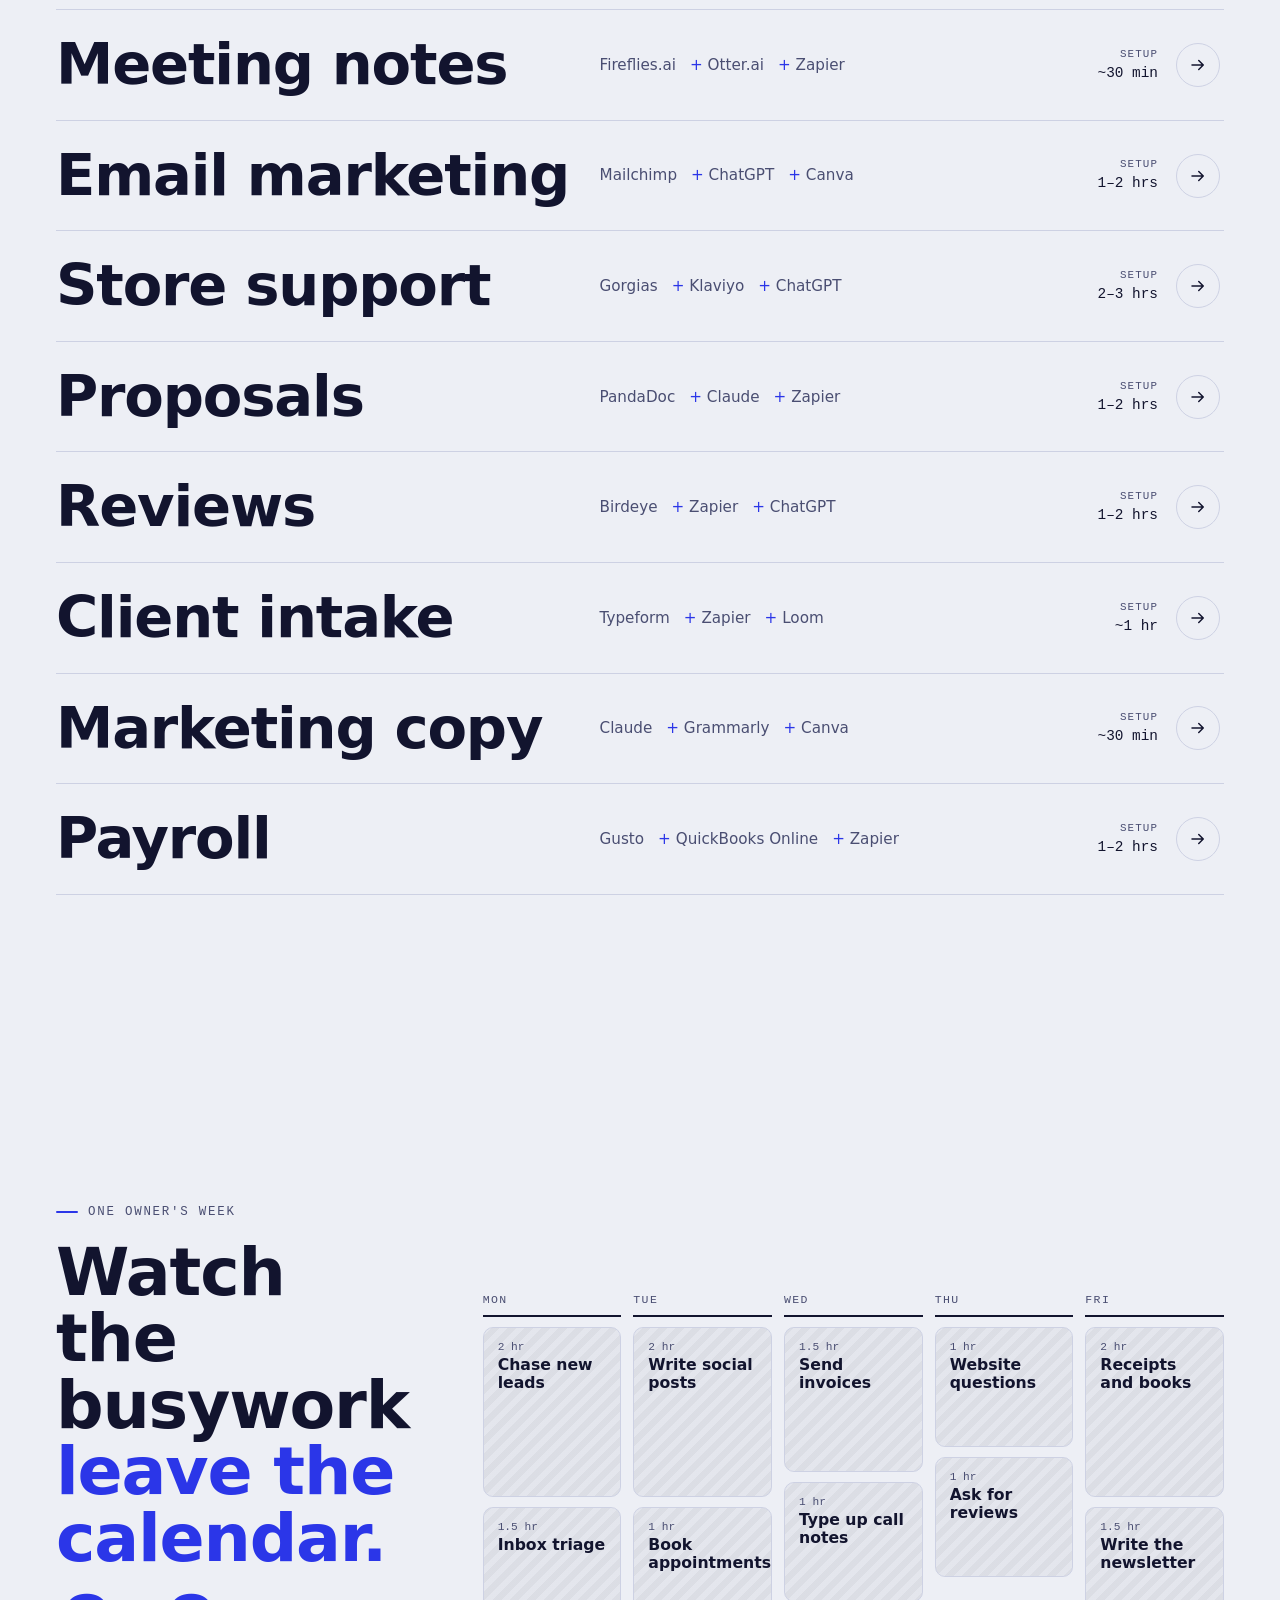
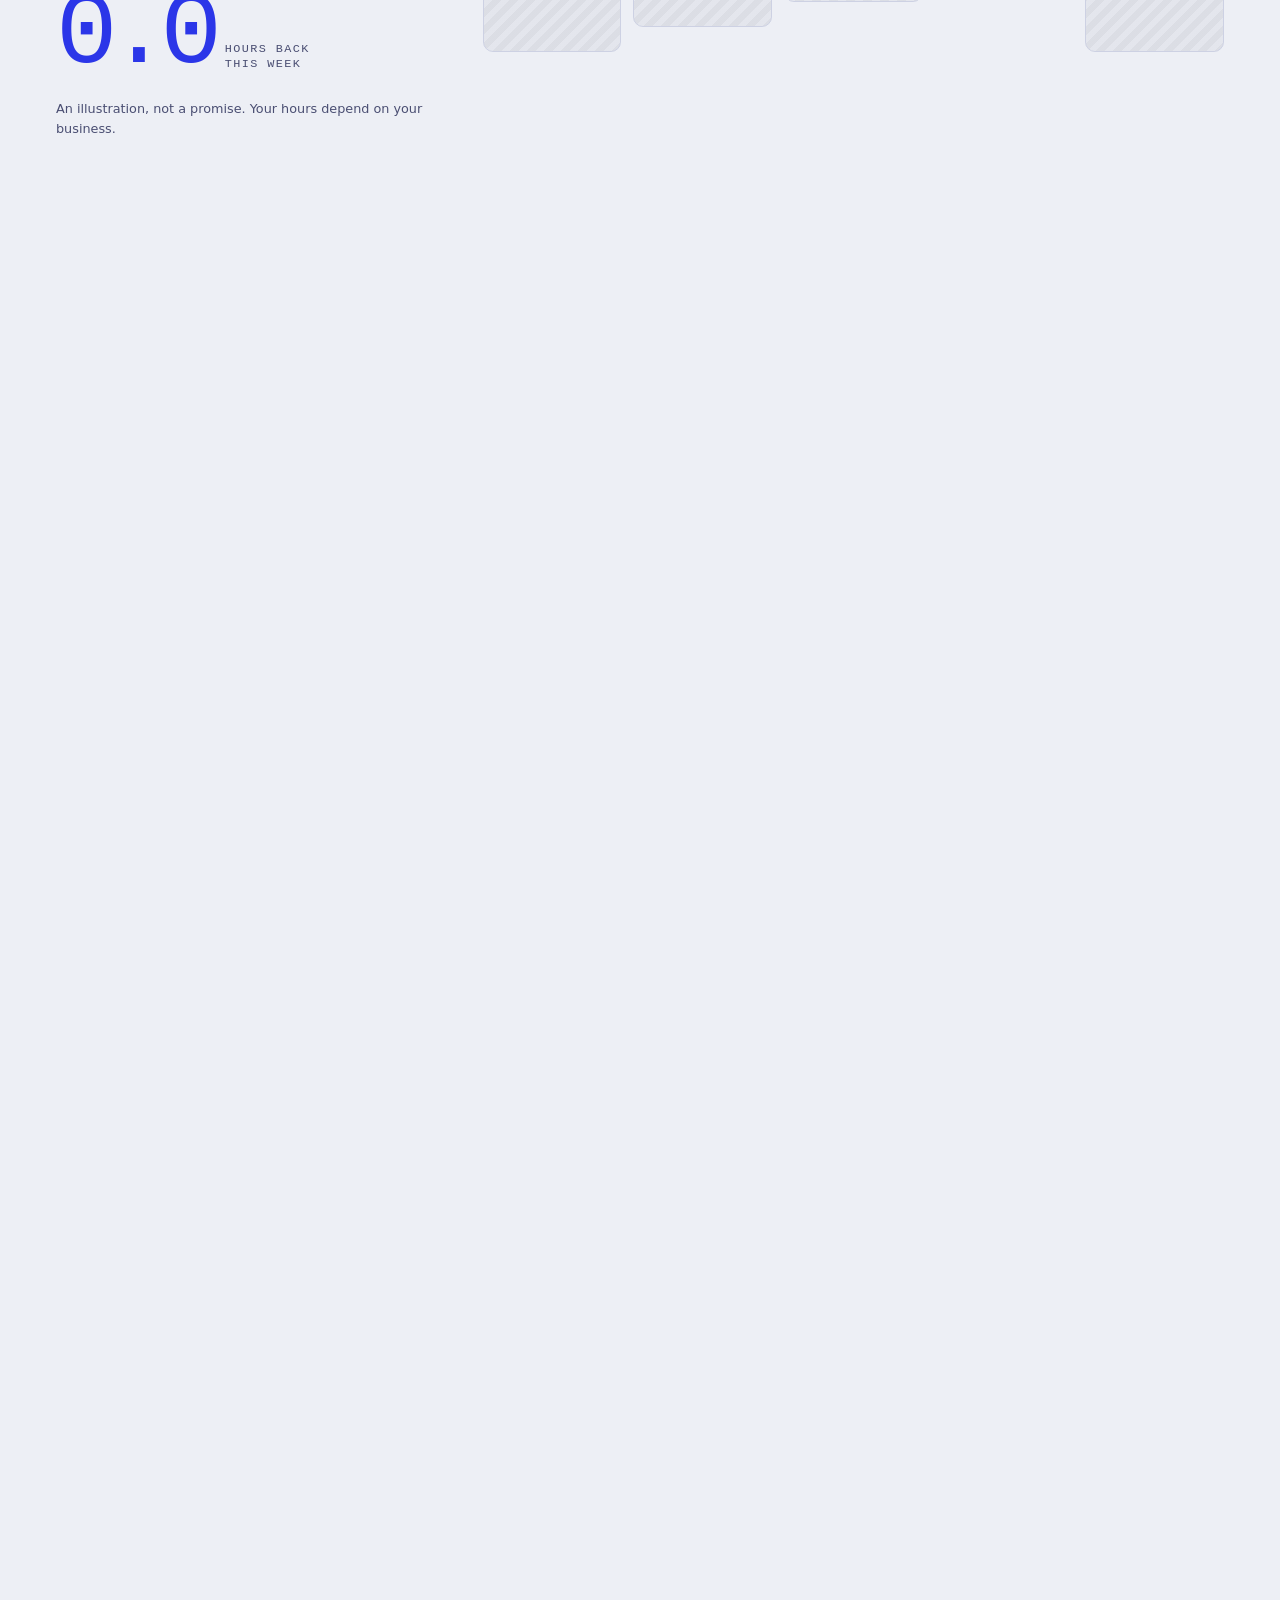
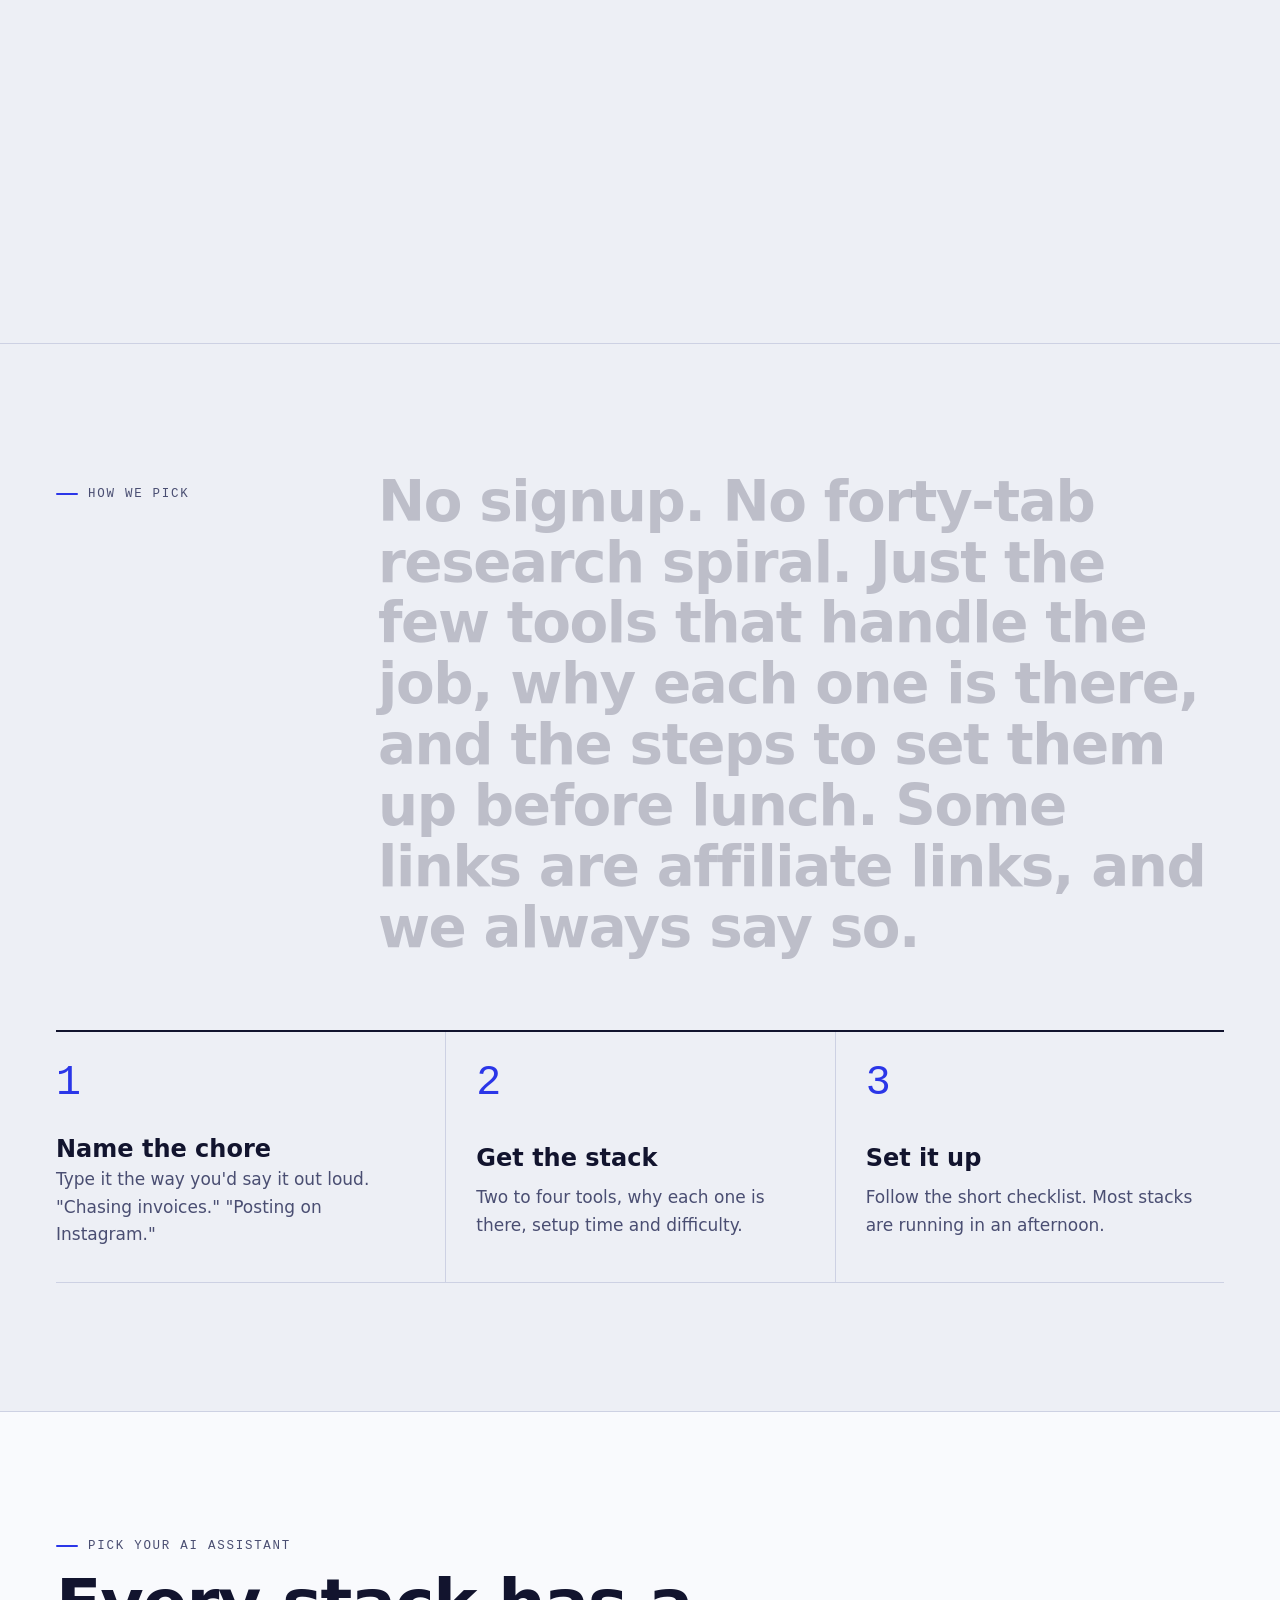
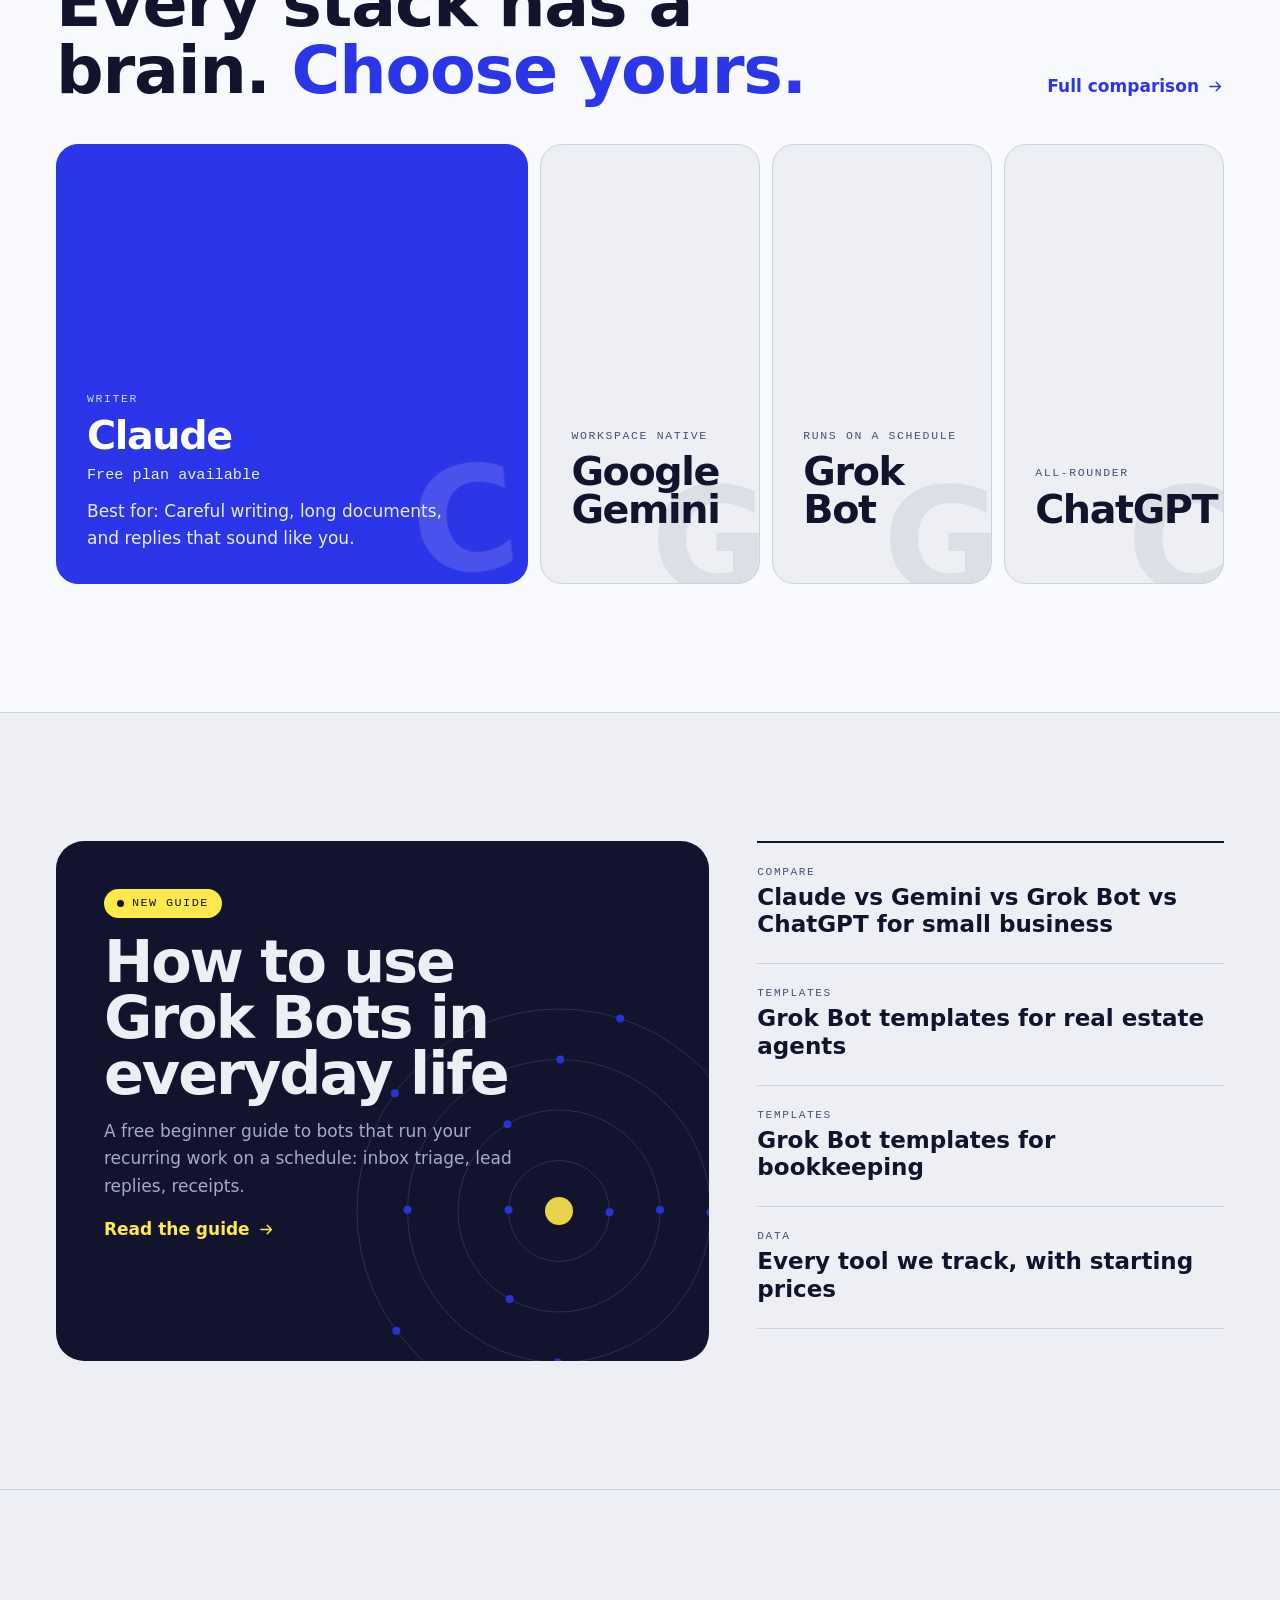
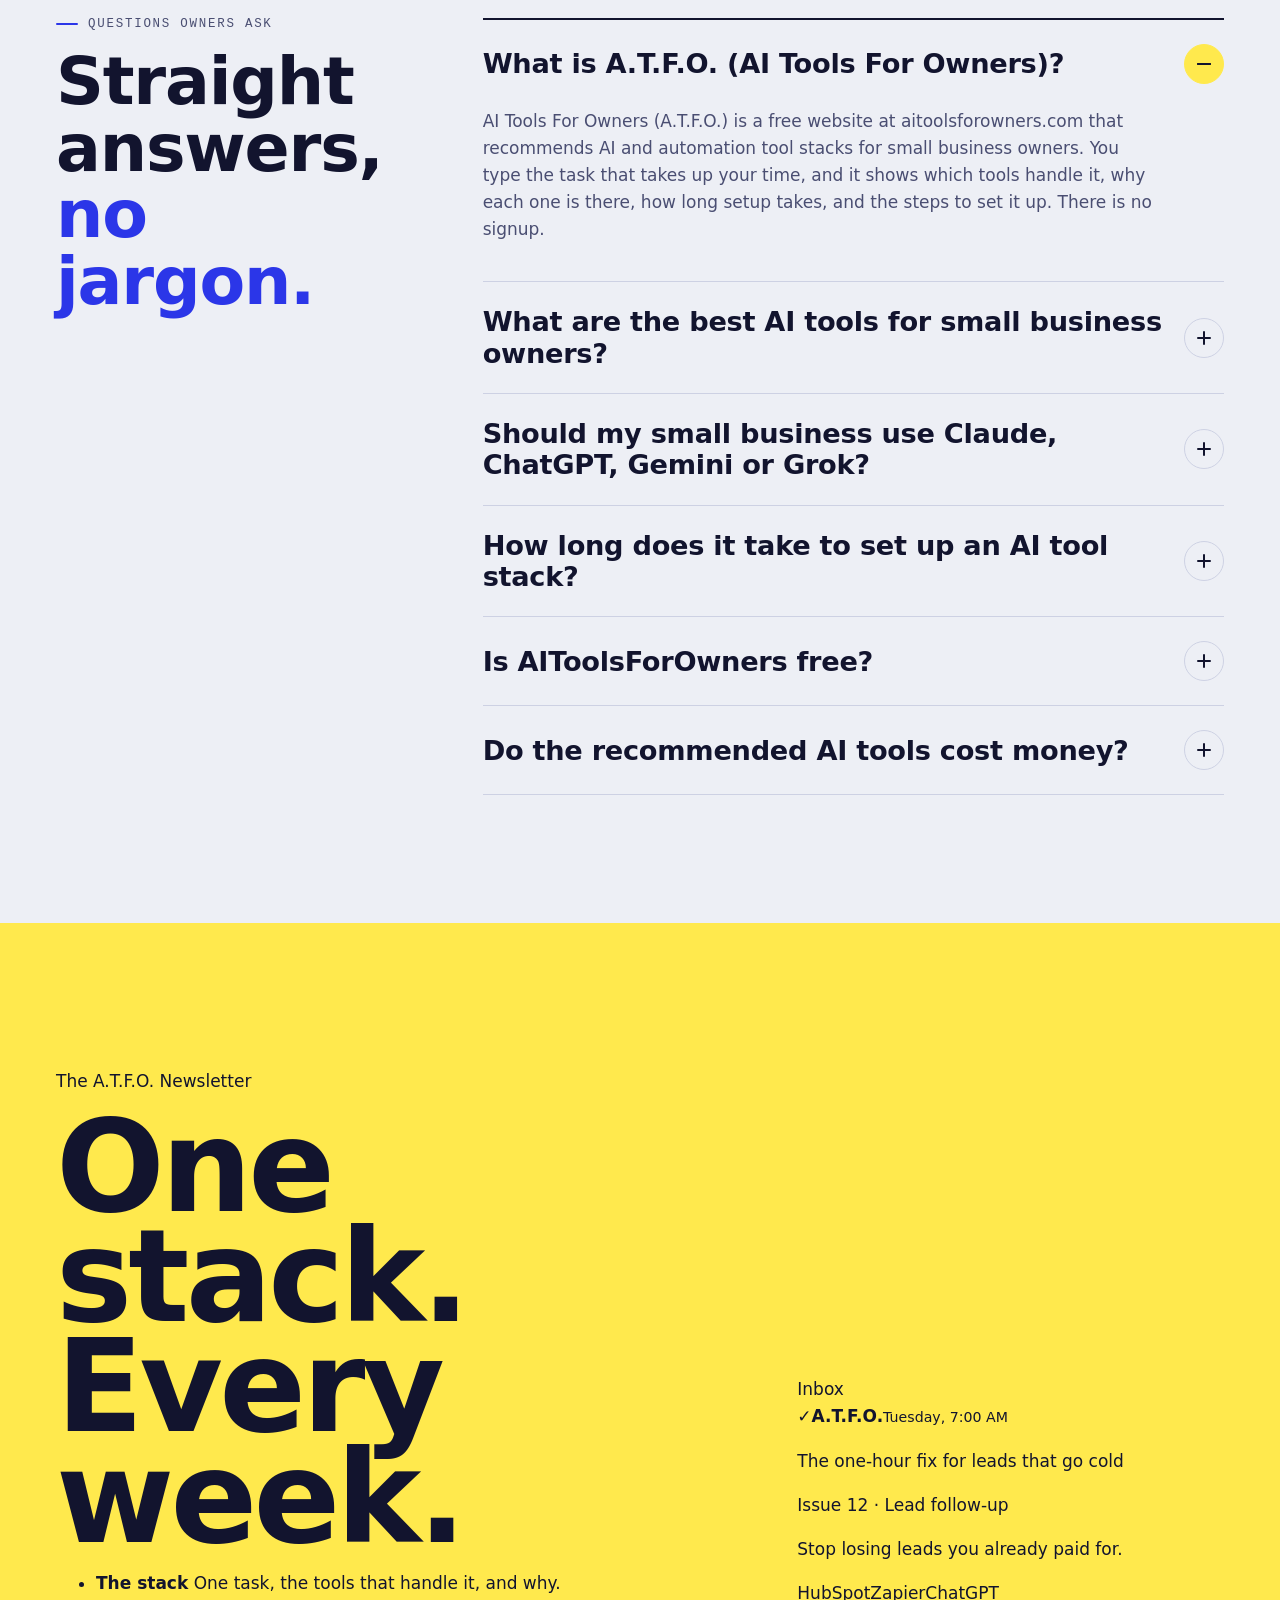
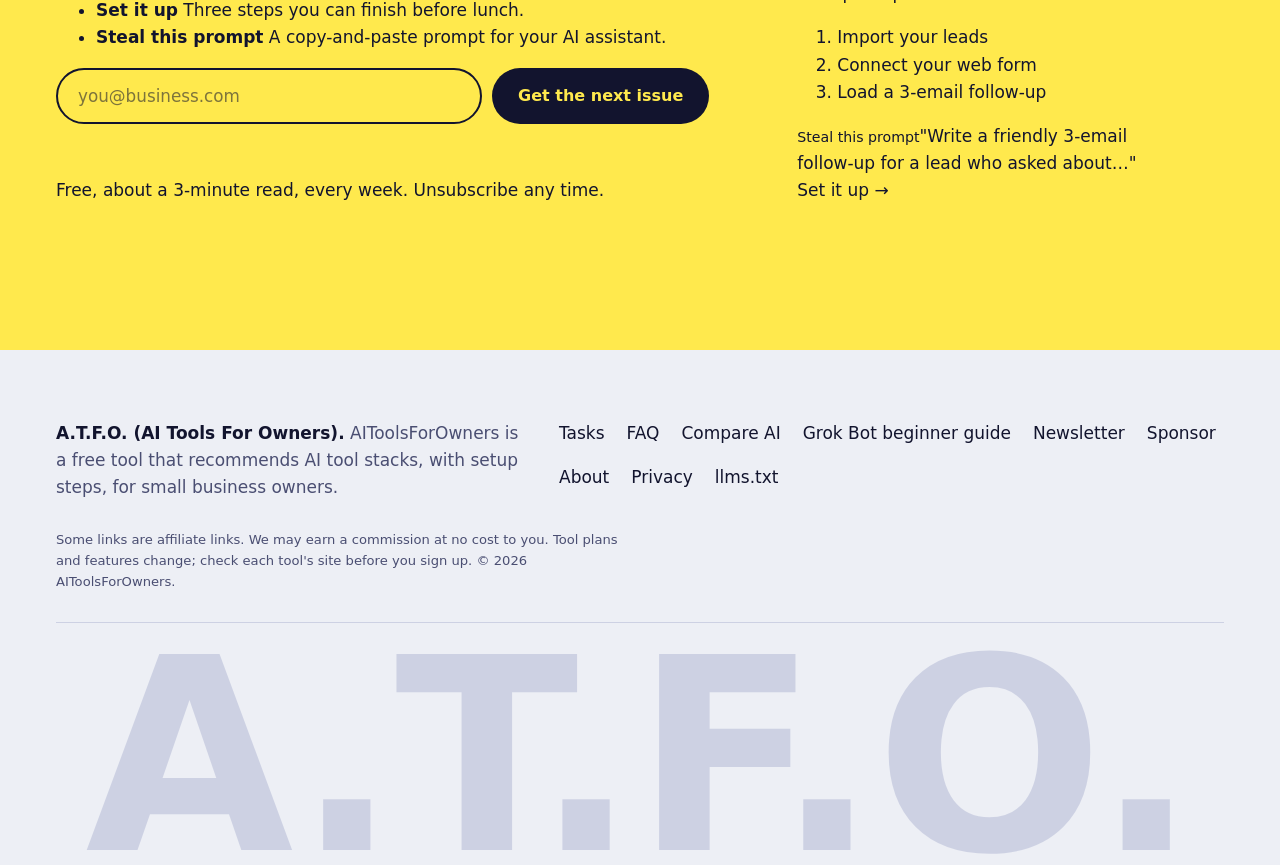
==== commit 4a0da797: "Fix issues from the critical review Scanner: rewritten analysis (2-10 ms instead of 20-500 ms), stri" ====
--- a/public/index.html
+++ b/public/index.html
@@ -14,27 +14,26 @@
 <meta name="twitter:card" content="summary_large_image">
 <meta name="theme-color" content="#12142E">
 <link rel="icon" href="/favicon.svg" type="image/svg+xml">
-<link rel="preconnect" href="https://fonts.googleapis.com">
-<link rel="preconnect" href="https://fonts.gstatic.com" crossorigin>
-<link rel="stylesheet" href="https://fonts.googleapis.com/css2?family=Bricolage+Grotesque:opsz,wdth,wght@12..96,75..100,300..800&family=Caveat:wght@500;700&family=Geist+Mono:wght@400;500&family=Geist:wght@400;500;600&display=swap">
-<link rel="stylesheet" href="/assets/site.css">
+<link rel="preload" href="/assets/fonts/bricolage-display.woff2" as="font" type="font/woff2" crossorigin>
+<link rel="stylesheet" href="/assets/site.css?v=b58689c0">
 <!-- gen:jsonld -->
-<script type="application/ld+json">{"@context":"https://schema.org","@type":"Organization","@id":"https://aitoolsforowners.com/#org","name":"AIToolsForOwners","alternateName":["A.T.F.O.","ATFO","AI Tools For Owners"],"url":"https://aitoolsforowners.com","logo":"https://aitoolsforowners.com/favicon.svg","description":"AIToolsForOwners (A.T.F.O., short for AI Tools For Owners) is a free tool that recommends AI tool stacks, with setup steps, for small business owners."}</script>
-<script type="application/ld+json">{"@context":"https://schema.org","@type":"WebSite","@id":"https://aitoolsforowners.com/#website","name":"AIToolsForOwners","alternateName":["A.T.F.O.","AI Tools For Owners"],"url":"https://aitoolsforowners.com","description":"AIToolsForOwners (A.T.F.O., short for AI Tools For Owners) is a free tool that recommends AI tool stacks, with setup steps, for small business owners.","publisher":{"@id":"https://aitoolsforowners.com/#org"},"inLanguage":"en"}</script>
+<script type="application/ld+json">{"@context":"https://schema.org","@type":"Organization","@id":"https://aitoolsforowners.com/#org","name":"AIToolsForOwners","alternateName":["A.T.F.O.","ATFO","AI Tools For Owners"],"url":"https://aitoolsforowners.com","logo":"https://aitoolsforowners.com/logo.png","description":"AI Tools For Owners (A.T.F.O.) is a free tool that recommends AI and automation tool stacks, with setup steps, for small business owners."}</script>
+<script type="application/ld+json">{"@context":"https://schema.org","@type":"WebSite","@id":"https://aitoolsforowners.com/#website","name":"AIToolsForOwners","alternateName":["A.T.F.O.","AI Tools For Owners"],"url":"https://aitoolsforowners.com","description":"AI Tools For Owners (A.T.F.O.) is a free tool that recommends AI and automation tool stacks, with setup steps, for small business owners.","publisher":{"@id":"https://aitoolsforowners.com/#org"},"inLanguage":"en"}</script>
 <script type="application/ld+json">{"@context":"https://schema.org","@type":"WebApplication","name":"A.T.F.O. AI tool stack finder","url":"https://aitoolsforowners.com/#finder","applicationCategory":"BusinessApplication","operatingSystem":"Any (web browser)","isAccessibleForFree":true,"audience":{"@type":"BusinessAudience","audienceType":"Small business owners"},"description":"Type the task that takes too much of your time and get the AI tools that handle it, why each one is there, setup time, difficulty and setup steps.","publisher":{"@id":"https://aitoolsforowners.com/#org"}}</script>
-<script type="application/ld+json">{"@context":"https://schema.org","@type":"ItemList","name":"Best AI tools for small business owners, by task","itemListElement":[{"@type":"ListItem","position":1,"name":"Best AI tools for following up with leads","url":"https://aitoolsforowners.com/best-ai-tools-for-lead-follow-up/","description":"HubSpot, Zapier and ChatGPT."},{"@type":"ListItem","position":2,"name":"Best AI tools for real estate lead follow up","url":"https://aitoolsforowners.com/best-ai-tools-for-real-estate-leads/","description":"Follow Up Boss, Grok Bot, Calendly and ChatGPT."},{"@type":"ListItem","position":3,"name":"Best AI tools for invoicing","url":"https://aitoolsforowners.com/best-ai-tools-for-invoicing/","description":"QuickBooks Online, Zapier and Dext."},{"@type":"ListItem","position":4,"name":"Best AI tools for bookkeeping and expenses","url":"https://aitoolsforowners.com/best-ai-tools-for-bookkeeping/","description":"Xero, Dext, Claude and Grok Bot."},{"@type":"ListItem","position":5,"name":"Best AI tools for scheduling appointments","url":"https://aitoolsforowners.com/best-ai-tools-for-scheduling/","description":"Calendly, Zapier and Reclaim.ai."},{"@type":"ListItem","position":6,"name":"Best AI tools for social media posts","url":"https://aitoolsforowners.com/best-ai-tools-for-social-media/","description":"Canva, ChatGPT and Buffer."},{"@type":"ListItem","position":7,"name":"Best AI tools for customer support emails","url":"https://aitoolsforowners.com/best-ai-tools-for-customer-support-email/","description":"Help Scout, Claude and Zapier."},{"@type":"ListItem","position":8,"name":"Best AI tools for answering website questions","url":"https://aitoolsforowners.com/best-ai-tools-for-website-chat/","description":"Tidio, Intercom Fin and Zapier."},{"@type":"ListItem","position":9,"name":"Best AI tools for meeting notes","url":"https://aitoolsforowners.com/best-ai-tools-for-meeting-notes/","description":"Fireflies.ai, Otter.ai and Zapier."},{"@type":"ListItem","position":10,"name":"Best AI tools for email newsletters","url":"https://aitoolsforowners.com/best-ai-tools-for-email-marketing/","description":"Mailchimp, ChatGPT and Canva."},{"@type":"ListItem","position":11,"name":"Best AI tools for online store customer service","url":"https://aitoolsforowners.com/best-ai-tools-for-online-store-support/","description":"Gorgias, Klaviyo and ChatGPT."},{"@type":"ListItem","position":12,"name":"Best AI tools for proposals and contracts","url":"https://aitoolsforowners.com/best-ai-tools-for-proposals-contracts/","description":"PandaDoc, Claude and Zapier."},{"@type":"ListItem","position":13,"name":"Best AI tools for getting customer reviews","url":"https://aitoolsforowners.com/best-ai-tools-for-reviews/","description":"Birdeye, Zapier and ChatGPT."},{"@type":"ListItem","position":14,"name":"Best AI tools for client intake and onboarding","url":"https://aitoolsforowners.com/best-ai-tools-for-client-intake/","description":"Typeform, Zapier and Loom."},{"@type":"ListItem","position":15,"name":"Best AI tools for writing blog posts and marketing copy","url":"https://aitoolsforowners.com/best-ai-tools-for-writing-content/","description":"Claude, Grammarly and Canva."},{"@type":"ListItem","position":16,"name":"Best AI tools for payroll","url":"https://aitoolsforowners.com/best-ai-tools-for-payroll/","description":"Gusto, QuickBooks Online and Zapier."}]}</script>
-<script type="application/ld+json">{"@context":"https://schema.org","@type":"FAQPage","mainEntity":[{"@type":"Question","name":"What is A.T.F.O. (AI Tools For Owners)?","acceptedAnswer":{"@type":"Answer","text":"A.T.F.O., short for AI Tools For Owners, is a free website at aitoolsforowners.com that recommends AI tool stacks for small business owners. You type the task that takes up your time, and it shows which tools handle it, why each one is there, how long setup takes, and the steps to set it up. There is no signup."}},{"@type":"Question","name":"What are the best AI tools for small business owners?","acceptedAnswer":{"@type":"Answer","text":"It depends on the job you want off your plate. These are our picks for the 16 tasks owners ask about most: Following up with leads: HubSpot, Zapier and ChatGPT; Real estate lead follow up: Follow Up Boss, Grok Bot, Calendly and ChatGPT; Invoicing: QuickBooks Online, Zapier and Dext; Bookkeeping and expenses: Xero, Dext, Claude and Grok Bot; Scheduling appointments: Calendly, Zapier and Reclaim.ai; Social media posts: Canva, ChatGPT and Buffer; Customer support emails: Help Scout, Claude and Zapier; Answering website questions: Tidio, Intercom Fin and Zapier; Meeting notes: Fireflies.ai, Otter.ai and Zapier; Email newsletters: Mailchimp, ChatGPT and Canva; Online store customer service: Gorgias, Klaviyo and ChatGPT; Proposals and contracts: PandaDoc, Claude and Zapier; Getting customer reviews: Birdeye, Zapier and ChatGPT; Client intake and onboarding: Typeform, Zapier and Loom; Writing blog posts and marketing copy: Claude, Grammarly and Canva; Payroll: Gusto, QuickBooks Online and Zapier."}},{"@type":"Question","name":"Should my small business use Claude, ChatGPT, Gemini or Grok?","acceptedAnswer":{"@type":"Answer","text":"Pick the assistant that fits how you already work. Here is what each one is best for: Claude: Careful writing, long documents, and replies that sound like you; Google Gemini: Owners who already run on Gmail, Docs, Sheets and Calendar; Grok Bot: Recurring work across email, CRMs and websites that you want done on a schedule; ChatGPT: A general all-rounder, and the one most people already know; Full comparison: aitoolsforowners.com/compare-ai-assistants-for-small-business/."}},{"@type":"Question","name":"How long does it take to set up an AI tool stack?","acceptedAnswer":{"@type":"Answer","text":"Most stacks take between 25 min and 2 hr 25 min of setup time in total. Every tool is marked Easy or Medium, and each stack comes with a short setup checklist in plain English."}},{"@type":"Question","name":"Is AIToolsForOwners free?","acceptedAnswer":{"@type":"Answer","text":"Yes. The tool finder, task pages and guides are free, and you don't need an account. Some links are affiliate links, which may earn us a commission at no cost to you."}},{"@type":"Question","name":"Do the recommended AI tools cost money?","acceptedAnswer":{"@type":"Answer","text":"Many of the tools have free plans you can start on. Each task page lists current plans and starting prices, so you can check costs before you sign up for anything."}}]}</script>
+<script type="application/ld+json">{"@context":"https://schema.org","@type":"ItemList","name":"Best AI tools for small business owners, by task","itemListElement":[{"@type":"ListItem","position":1,"name":"Best AI tools for following up with leads","url":"https://aitoolsforowners.com/best-ai-tools-for-lead-follow-up/","description":"HubSpot, Zapier and ChatGPT."},{"@type":"ListItem","position":2,"name":"Best AI tools for real estate lead follow-up","url":"https://aitoolsforowners.com/best-ai-tools-for-real-estate-leads/","description":"Follow Up Boss, Grok Bot, Calendly and ChatGPT."},{"@type":"ListItem","position":3,"name":"Best AI tools for invoicing","url":"https://aitoolsforowners.com/best-ai-tools-for-invoicing/","description":"QuickBooks Online, Zapier and Dext."},{"@type":"ListItem","position":4,"name":"Best AI tools for bookkeeping and expenses","url":"https://aitoolsforowners.com/best-ai-tools-for-bookkeeping/","description":"Xero, Dext, Claude and Grok Bot."},{"@type":"ListItem","position":5,"name":"Best AI tools for scheduling appointments","url":"https://aitoolsforowners.com/best-ai-tools-for-scheduling/","description":"Calendly, Zapier and Reclaim.ai."},{"@type":"ListItem","position":6,"name":"Best AI tools for social media posts","url":"https://aitoolsforowners.com/best-ai-tools-for-social-media/","description":"Canva, ChatGPT and Buffer."},{"@type":"ListItem","position":7,"name":"Best AI tools for customer support emails","url":"https://aitoolsforowners.com/best-ai-tools-for-customer-support-email/","description":"Help Scout, Claude and Zapier."},{"@type":"ListItem","position":8,"name":"Best AI tools for answering website questions","url":"https://aitoolsforowners.com/best-ai-tools-for-website-chat/","description":"Tidio, Intercom Fin and Zapier."},{"@type":"ListItem","position":9,"name":"Best AI tools for meeting notes","url":"https://aitoolsforowners.com/best-ai-tools-for-meeting-notes/","description":"Fireflies.ai, Otter.ai and Zapier."},{"@type":"ListItem","position":10,"name":"Best AI tools for email newsletters","url":"https://aitoolsforowners.com/best-ai-tools-for-email-marketing/","description":"Mailchimp, ChatGPT and Canva."},{"@type":"ListItem","position":11,"name":"Best AI tools for online store customer service","url":"https://aitoolsforowners.com/best-ai-tools-for-online-store-support/","description":"Gorgias, Klaviyo and ChatGPT."},{"@type":"ListItem","position":12,"name":"Best AI tools for proposals and contracts","url":"https://aitoolsforowners.com/best-ai-tools-for-proposals-contracts/","description":"PandaDoc, Claude and Zapier."},{"@type":"ListItem","position":13,"name":"Best AI tools for getting customer reviews","url":"https://aitoolsforowners.com/best-ai-tools-for-reviews/","description":"Birdeye, Zapier and ChatGPT."},{"@type":"ListItem","position":14,"name":"Best AI tools for client intake and onboarding","url":"https://aitoolsforowners.com/best-ai-tools-for-client-intake/","description":"Typeform, Zapier and Loom."},{"@type":"ListItem","position":15,"name":"Best AI tools for writing blog posts and marketing copy","url":"https://aitoolsforowners.com/best-ai-tools-for-writing-content/","description":"Claude, Grammarly and Canva."},{"@type":"ListItem","position":16,"name":"Best AI tools for payroll","url":"https://aitoolsforowners.com/best-ai-tools-for-payroll/","description":"Gusto, QuickBooks Online and Zapier."}]}</script>
+<script type="application/ld+json">{"@context":"https://schema.org","@type":"FAQPage","mainEntity":[{"@type":"Question","name":"What is A.T.F.O. (AI Tools For Owners)?","acceptedAnswer":{"@type":"Answer","text":"AI Tools For Owners (A.T.F.O.) is a free website at aitoolsforowners.com that recommends AI and automation tool stacks for small business owners. You type the task that takes up your time, and it shows which tools handle it, why each one is there, how long setup takes, and the steps to set it up. There is no signup."}},{"@type":"Question","name":"What are the best AI tools for small business owners?","acceptedAnswer":{"@type":"Answer","text":"It depends on the job you want off your plate. These are our picks for the 16 tasks owners ask about most: Following up with leads: HubSpot, Zapier and ChatGPT; Real estate lead follow-up: Follow Up Boss, Grok Bot, Calendly and ChatGPT; Invoicing: QuickBooks Online, Zapier and Dext; Bookkeeping and expenses: Xero, Dext, Claude and Grok Bot; Scheduling appointments: Calendly, Zapier and Reclaim.ai; Social media posts: Canva, ChatGPT and Buffer; Customer support emails: Help Scout, Claude and Zapier; Answering website questions: Tidio, Intercom Fin and Zapier; Meeting notes: Fireflies.ai, Otter.ai and Zapier; Email newsletters: Mailchimp, ChatGPT and Canva; Online store customer service: Gorgias, Klaviyo and ChatGPT; Proposals and contracts: PandaDoc, Claude and Zapier; Getting customer reviews: Birdeye, Zapier and ChatGPT; Client intake and onboarding: Typeform, Zapier and Loom; Writing blog posts and marketing copy: Claude, Grammarly and Canva; Payroll: Gusto, QuickBooks Online and Zapier."}},{"@type":"Question","name":"Should my small business use Claude, ChatGPT, Gemini or Grok?","acceptedAnswer":{"@type":"Answer","text":"Pick the assistant that fits how you already work. Here is what each one is best for: Claude: Careful writing, long documents, and replies that sound like you; Google Gemini: Owners who already run on Gmail, Docs, Sheets and Calendar; Grok Bot: Recurring work across email, CRMs and websites that you want done on a schedule; ChatGPT: A general all-rounder, and the one most people already know; Full comparison: aitoolsforowners.com/compare-ai-assistants-for-small-business/."}},{"@type":"Question","name":"How long does it take to set up an AI tool stack?","acceptedAnswer":{"@type":"Answer","text":"Connecting the tools in most stacks takes from about 30 minutes to 2 to 3 hours. Writing your own templates, emails or content on top of that takes longer, so plan an afternoon. Every tool is marked Easy or Medium, and each stack comes with a short setup checklist in plain English."}},{"@type":"Question","name":"Is AIToolsForOwners free?","acceptedAnswer":{"@type":"Answer","text":"Yes. The tool finder, task pages and guides are free, and you don't need an account. Some links are affiliate links, which may earn us a commission at no cost to you."}},{"@type":"Question","name":"Do the recommended AI tools cost money?","acceptedAnswer":{"@type":"Answer","text":"Many of the tools have free plans you can start on. In the stack finder, tap See monthly costs for the starting price of each tool. Some tools, such as Grok Bot, don't publish a simple price or need a higher plan for automation, so check their sites before you budget."}}]}</script>
 <!-- /gen:jsonld -->
 </head>
 <body>
 <a class="skip" href="#finder">Skip to the stack finder</a>
+<p class="sr" id="announce" aria-live="polite"></p>
 <div class="progress" aria-hidden="true"><span></span></div>
 
 <header class="nav" id="nav">
   <div class="nav__in">
     <a class="logo" href="/" aria-label="A.T.F.O. (AI Tools For Owners) home">
       <span class="logo__mark" aria-hidden="true"><svg viewBox="0 0 32 32"><rect x="1" y="1" width="30" height="30" rx="7"/><path d="M8 17.5l5 5L24 10"/></svg></span>
-      <span class="logo__word">A.T.F.O.</span>
+      <span class="logo__word">AI Tools <span class="logo__for">For</span> Owners</span>
     </a>
     <nav class="nav__links" aria-label="Main">
       <a href="#tasks">Tasks</a>
@@ -61,7 +60,7 @@
 <section class="hero">
   <div class="shell hero__grid">
     <div class="hero__meta">
-      <span class="tag">Free AI tool finder for small business owners</span>
+      <span class="tag">Free AI and automation tool finder for small business owners</span>
       <span class="hero__clock" id="clock">For small business owners</span>
     </div>
 
@@ -71,7 +70,7 @@
       <span class="ln"><span><mark class="hl">eats</mark> your week.</span></span>
     </h1>
 
-    <p class="hero__lede">Tell us the task. We show you the AI tools that handle it, how long setup takes, and the exact steps. Free, no signup.</p>
+    <p class="hero__lede">Tell us the task. We show you the AI and automation tools that handle it, how long setup takes, and the exact steps. Free, no signup.</p>
 
     <form id="finder" class="finder" autocomplete="off">
       <label for="task" class="finder__label">What takes too much of your time?</label>
@@ -79,6 +78,7 @@
         <input id="task" name="task" type="text" placeholder="Following up with leads takes forever" aria-describedby="finder-hint">
         <button class="btn magnet" type="submit"><span>Show my stack</span><svg class="arr" viewBox="0 0 24 24" aria-hidden="true"><path d="M4 12h15m-6-6 6 6-6 6"/></svg></button>
       </div>
+      <p class="finder__msg" id="finderMsg" aria-live="polite"></p>
       <div class="finder__ex" id="finder-hint">
         <span>Try</span>
         <button type="button" data-ex="following up with leads takes forever">leads</button>
@@ -105,18 +105,19 @@
   </div>
 </section>
 
-<!-- ============ TOOL TICKER ============ -->
+<!-- ============ TOOL SHELF ============ -->
 <section class="shelf" aria-labelledby="shelfTitle">
   <div class="shell shelf__head">
     <p class="kicker" id="shelfTitle">Works with tools you already know</p>
-    <p class="shelf__count" id="shelfCount">Tools across 16 tasks</p>
+    <p class="shelf__count"><span id="shelfCount">Tools across 16 tasks</span>
+      <button type="button" class="motion-btn" id="motionBtn" aria-pressed="false"><svg viewBox="0 0 16 16" aria-hidden="true"><path class="i-pause" d="M5 3v10M11 3v10"/><path class="i-play" d="M5 3l8 5-8 5z"/></svg><span>Pause motion</span></button></p>
   </div>
   <div class="shelf__row"><div class="shelf__track" data-row="0"></div></div>
   <div class="shelf__row shelf__row--rev"><div class="shelf__track" data-row="1"></div></div>
 </section>
 
 <!-- ============ RESULT / RECEIPT ============ -->
-<section class="band band--ink" id="stack" aria-live="polite">
+<section class="band band--ink" id="stack" hidden>
   <div class="shell">
     <div id="result"></div>
   </div>
@@ -142,6 +143,44 @@
   </div>
 </section>
 
+<!-- ============ TASK INDEX ============ -->
+<section class="tasks" id="tasks">
+  <div class="shell">
+    <div class="tasks__top">
+      <div>
+        <p class="kicker">Browse by task</p>
+        <h2 class="h2">Sixteen jobs you <em>shouldn't be doing</em> by hand.</h2>
+      </div>
+      <div class="filters" role="group" aria-label="Filter tasks">
+        <button type="button" class="pill is-on" data-cat="all" aria-pressed="true">All</button>
+        <button type="button" class="pill" data-cat="sales" aria-pressed="false">Sales</button>
+        <button type="button" class="pill" data-cat="money" aria-pressed="false">Money</button>
+        <button type="button" class="pill" data-cat="ops" aria-pressed="false">Operations</button>
+        <button type="button" class="pill" data-cat="marketing" aria-pressed="false">Marketing</button>
+      </div>
+    </div>
+    <ul class="index" id="index"><!-- gen:index -->
+<li data-cat="sales"><a class="row" href="/best-ai-tools-for-lead-follow-up/" data-slug="lead-follow-up"><span class="row__name">Lead follow-up</span><span class="row__tools"><span>HubSpot</span><span>Zapier</span><span>ChatGPT</span></span><span class="row__cost"><small>Setup</small>~1 hr</span><span class="row__go" aria-hidden="true"><svg class="arr" viewBox="0 0 24 24" aria-hidden="true"><path d="M4 12h15m-6-6 6 6-6 6"/></svg></span></a></li>
+<li data-cat="sales"><a class="row" href="/best-ai-tools-for-real-estate-leads/" data-slug="real-estate-leads"><span class="row__name">Real estate leads</span><span class="row__tools"><span>Follow Up Boss</span><span>Grok Bot</span><span>Calendly</span><span>ChatGPT</span></span><span class="row__cost"><small>Setup</small>2–3 hrs</span><span class="row__go" aria-hidden="true"><svg class="arr" viewBox="0 0 24 24" aria-hidden="true"><path d="M4 12h15m-6-6 6 6-6 6"/></svg></span></a></li>
+<li data-cat="money"><a class="row" href="/best-ai-tools-for-invoicing/" data-slug="invoicing"><span class="row__name">Invoicing</span><span class="row__tools"><span>QuickBooks Online</span><span>Zapier</span><span>Dext</span></span><span class="row__cost"><small>Setup</small>1–2 hrs</span><span class="row__go" aria-hidden="true"><svg class="arr" viewBox="0 0 24 24" aria-hidden="true"><path d="M4 12h15m-6-6 6 6-6 6"/></svg></span></a></li>
+<li data-cat="money"><a class="row" href="/best-ai-tools-for-bookkeeping/" data-slug="bookkeeping"><span class="row__name">Bookkeeping</span><span class="row__tools"><span>Xero</span><span>Dext</span><span>Claude</span><span>Grok Bot</span></span><span class="row__cost"><small>Setup</small>2–3 hrs</span><span class="row__go" aria-hidden="true"><svg class="arr" viewBox="0 0 24 24" aria-hidden="true"><path d="M4 12h15m-6-6 6 6-6 6"/></svg></span></a></li>
+<li data-cat="ops"><a class="row" href="/best-ai-tools-for-scheduling/" data-slug="scheduling"><span class="row__name">Scheduling</span><span class="row__tools"><span>Calendly</span><span>Zapier</span><span>Reclaim.ai</span></span><span class="row__cost"><small>Setup</small>~1 hr</span><span class="row__go" aria-hidden="true"><svg class="arr" viewBox="0 0 24 24" aria-hidden="true"><path d="M4 12h15m-6-6 6 6-6 6"/></svg></span></a></li>
+<li data-cat="marketing"><a class="row" href="/best-ai-tools-for-social-media/" data-slug="social-media"><span class="row__name">Social media</span><span class="row__tools"><span>Canva</span><span>ChatGPT</span><span>Buffer</span></span><span class="row__cost"><small>Setup</small>~1 hr</span><span class="row__go" aria-hidden="true"><svg class="arr" viewBox="0 0 24 24" aria-hidden="true"><path d="M4 12h15m-6-6 6 6-6 6"/></svg></span></a></li>
+<li data-cat="ops"><a class="row" href="/best-ai-tools-for-customer-support-email/" data-slug="customer-support-email"><span class="row__name">Support emails</span><span class="row__tools"><span>Help Scout</span><span>Claude</span><span>Zapier</span></span><span class="row__cost"><small>Setup</small>1–2 hrs</span><span class="row__go" aria-hidden="true"><svg class="arr" viewBox="0 0 24 24" aria-hidden="true"><path d="M4 12h15m-6-6 6 6-6 6"/></svg></span></a></li>
+<li data-cat="ops"><a class="row" href="/best-ai-tools-for-website-chat/" data-slug="website-chat"><span class="row__name">Website chat</span><span class="row__tools"><span>Tidio</span><span>Intercom Fin</span><span>Zapier</span></span><span class="row__cost"><small>Setup</small>1–2 hrs</span><span class="row__go" aria-hidden="true"><svg class="arr" viewBox="0 0 24 24" aria-hidden="true"><path d="M4 12h15m-6-6 6 6-6 6"/></svg></span></a></li>
+<li data-cat="ops"><a class="row" href="/best-ai-tools-for-meeting-notes/" data-slug="meeting-notes"><span class="row__name">Meeting notes</span><span class="row__tools"><span>Fireflies.ai</span><span>Otter.ai</span><span>Zapier</span></span><span class="row__cost"><small>Setup</small>~30 min</span><span class="row__go" aria-hidden="true"><svg class="arr" viewBox="0 0 24 24" aria-hidden="true"><path d="M4 12h15m-6-6 6 6-6 6"/></svg></span></a></li>
+<li data-cat="marketing"><a class="row" href="/best-ai-tools-for-email-marketing/" data-slug="email-marketing"><span class="row__name">Email marketing</span><span class="row__tools"><span>Mailchimp</span><span>ChatGPT</span><span>Canva</span></span><span class="row__cost"><small>Setup</small>1–2 hrs</span><span class="row__go" aria-hidden="true"><svg class="arr" viewBox="0 0 24 24" aria-hidden="true"><path d="M4 12h15m-6-6 6 6-6 6"/></svg></span></a></li>
+<li data-cat="ops"><a class="row" href="/best-ai-tools-for-online-store-support/" data-slug="online-store-support"><span class="row__name">Store support</span><span class="row__tools"><span>Gorgias</span><span>Klaviyo</span><span>ChatGPT</span></span><span class="row__cost"><small>Setup</small>2–3 hrs</span><span class="row__go" aria-hidden="true"><svg class="arr" viewBox="0 0 24 24" aria-hidden="true"><path d="M4 12h15m-6-6 6 6-6 6"/></svg></span></a></li>
+<li data-cat="sales"><a class="row" href="/best-ai-tools-for-proposals-contracts/" data-slug="proposals-contracts"><span class="row__name">Proposals</span><span class="row__tools"><span>PandaDoc</span><span>Claude</span><span>Zapier</span></span><span class="row__cost"><small>Setup</small>1–2 hrs</span><span class="row__go" aria-hidden="true"><svg class="arr" viewBox="0 0 24 24" aria-hidden="true"><path d="M4 12h15m-6-6 6 6-6 6"/></svg></span></a></li>
+<li data-cat="sales"><a class="row" href="/best-ai-tools-for-reviews/" data-slug="reviews"><span class="row__name">Reviews</span><span class="row__tools"><span>Birdeye</span><span>Zapier</span><span>ChatGPT</span></span><span class="row__cost"><small>Setup</small>1–2 hrs</span><span class="row__go" aria-hidden="true"><svg class="arr" viewBox="0 0 24 24" aria-hidden="true"><path d="M4 12h15m-6-6 6 6-6 6"/></svg></span></a></li>
+<li data-cat="sales"><a class="row" href="/best-ai-tools-for-client-intake/" data-slug="client-intake"><span class="row__name">Client intake</span><span class="row__tools"><span>Typeform</span><span>Zapier</span><span>Loom</span></span><span class="row__cost"><small>Setup</small>~1 hr</span><span class="row__go" aria-hidden="true"><svg class="arr" viewBox="0 0 24 24" aria-hidden="true"><path d="M4 12h15m-6-6 6 6-6 6"/></svg></span></a></li>
+<li data-cat="marketing"><a class="row" href="/best-ai-tools-for-writing-content/" data-slug="writing-content"><span class="row__name">Marketing copy</span><span class="row__tools"><span>Claude</span><span>Grammarly</span><span>Canva</span></span><span class="row__cost"><small>Setup</small>~30 min</span><span class="row__go" aria-hidden="true"><svg class="arr" viewBox="0 0 24 24" aria-hidden="true"><path d="M4 12h15m-6-6 6 6-6 6"/></svg></span></a></li>
+<li data-cat="money"><a class="row" href="/best-ai-tools-for-payroll/" data-slug="payroll"><span class="row__name">Payroll</span><span class="row__tools"><span>Gusto</span><span>QuickBooks Online</span><span>Zapier</span></span><span class="row__cost"><small>Setup</small>1–2 hrs</span><span class="row__go" aria-hidden="true"><svg class="arr" viewBox="0 0 24 24" aria-hidden="true"><path d="M4 12h15m-6-6 6 6-6 6"/></svg></span></a></li>
+<!-- /gen:index --></ul>
+  </div>
+  <div class="peek" id="peek" aria-hidden="true"></div>
+</section>
+
 <!-- ============ THE WEEK (scroll story) ============ -->
 <section class="week" id="week">
   <div class="week__sticky">
@@ -158,44 +197,6 @@
       <div class="week__grid" id="weekGrid"></div>
     </div>
   </div>
-</section>
-
-<!-- ============ TASK INDEX ============ -->
-<section class="tasks" id="tasks">
-  <div class="shell">
-    <div class="tasks__top">
-      <div>
-        <p class="kicker">Browse by task</p>
-        <h2 class="h2">Sixteen jobs you <em>shouldn't be doing</em> by hand.</h2>
-      </div>
-      <div class="filters" role="group" aria-label="Filter tasks">
-        <button type="button" class="pill is-on" data-cat="all" aria-pressed="true">All</button>
-        <button type="button" class="pill" data-cat="sales" aria-pressed="false">Sales</button>
-        <button type="button" class="pill" data-cat="money" aria-pressed="false">Money</button>
-        <button type="button" class="pill" data-cat="ops" aria-pressed="false">Operations</button>
-        <button type="button" class="pill" data-cat="marketing" aria-pressed="false">Marketing</button>
-      </div>
-    </div>
-    <ul class="index" id="index"><!-- gen:index -->
-<li data-cat="sales"><a class="row" href="/best-ai-tools-for-lead-follow-up/" data-slug="lead-follow-up"><span class="row__name">Lead follow up</span><span class="row__tools"><span>HubSpot</span><span>Zapier</span><span>ChatGPT</span></span><span class="row__cost"><small>Setup</small>~55 min</span><span class="row__go" aria-hidden="true"><svg class="arr" viewBox="0 0 24 24" aria-hidden="true"><path d="M4 12h15m-6-6 6 6-6 6"/></svg></span></a></li>
-<li data-cat="sales"><a class="row" href="/best-ai-tools-for-real-estate-leads/" data-slug="real-estate-leads"><span class="row__name">Real estate leads</span><span class="row__tools"><span>Follow Up Boss</span><span>Grok Bot</span><span>Calendly</span><span>ChatGPT</span></span><span class="row__cost"><small>Setup</small>~2 hr 20 min</span><span class="row__go" aria-hidden="true"><svg class="arr" viewBox="0 0 24 24" aria-hidden="true"><path d="M4 12h15m-6-6 6 6-6 6"/></svg></span></a></li>
-<li data-cat="money"><a class="row" href="/best-ai-tools-for-invoicing/" data-slug="invoicing"><span class="row__name">Invoicing</span><span class="row__tools"><span>QuickBooks Online</span><span>Zapier</span><span>Dext</span></span><span class="row__cost"><small>Setup</small>~1 hr 25 min</span><span class="row__go" aria-hidden="true"><svg class="arr" viewBox="0 0 24 24" aria-hidden="true"><path d="M4 12h15m-6-6 6 6-6 6"/></svg></span></a></li>
-<li data-cat="money"><a class="row" href="/best-ai-tools-for-bookkeeping/" data-slug="bookkeeping"><span class="row__name">Book Keeping</span><span class="row__tools"><span>Xero</span><span>Dext</span><span>Claude</span><span>Grok Bot</span></span><span class="row__cost"><small>Setup</small>~2 hr 25 min</span><span class="row__go" aria-hidden="true"><svg class="arr" viewBox="0 0 24 24" aria-hidden="true"><path d="M4 12h15m-6-6 6 6-6 6"/></svg></span></a></li>
-<li data-cat="ops"><a class="row" href="/best-ai-tools-for-scheduling/" data-slug="scheduling"><span class="row__name">Scheduling</span><span class="row__tools"><span>Calendly</span><span>Zapier</span><span>Reclaim.ai</span></span><span class="row__cost"><small>Setup</small>~45 min</span><span class="row__go" aria-hidden="true"><svg class="arr" viewBox="0 0 24 24" aria-hidden="true"><path d="M4 12h15m-6-6 6 6-6 6"/></svg></span></a></li>
-<li data-cat="marketing"><a class="row" href="/best-ai-tools-for-social-media/" data-slug="social-media"><span class="row__name">Social media</span><span class="row__tools"><span>Canva</span><span>ChatGPT</span><span>Buffer</span></span><span class="row__cost"><small>Setup</small>~55 min</span><span class="row__go" aria-hidden="true"><svg class="arr" viewBox="0 0 24 24" aria-hidden="true"><path d="M4 12h15m-6-6 6 6-6 6"/></svg></span></a></li>
-<li data-cat="ops"><a class="row" href="/best-ai-tools-for-customer-support-email/" data-slug="customer-support-email"><span class="row__name">Support emails</span><span class="row__tools"><span>Help Scout</span><span>Claude</span><span>Zapier</span></span><span class="row__cost"><small>Setup</small>~1 hr 25 min</span><span class="row__go" aria-hidden="true"><svg class="arr" viewBox="0 0 24 24" aria-hidden="true"><path d="M4 12h15m-6-6 6 6-6 6"/></svg></span></a></li>
-<li data-cat="ops"><a class="row" href="/best-ai-tools-for-website-chat/" data-slug="website-chat"><span class="row__name">Website chat</span><span class="row__tools"><span>Tidio</span><span>Intercom Fin</span><span>Zapier</span></span><span class="row__cost"><small>Setup</small>~1 hr 45 min</span><span class="row__go" aria-hidden="true"><svg class="arr" viewBox="0 0 24 24" aria-hidden="true"><path d="M4 12h15m-6-6 6 6-6 6"/></svg></span></a></li>
-<li data-cat="ops"><a class="row" href="/best-ai-tools-for-meeting-notes/" data-slug="meeting-notes"><span class="row__name">Meeting notes</span><span class="row__tools"><span>Fireflies.ai</span><span>Otter.ai</span><span>Zapier</span></span><span class="row__cost"><small>Setup</small>~35 min</span><span class="row__go" aria-hidden="true"><svg class="arr" viewBox="0 0 24 24" aria-hidden="true"><path d="M4 12h15m-6-6 6 6-6 6"/></svg></span></a></li>
-<li data-cat="marketing"><a class="row" href="/best-ai-tools-for-email-marketing/" data-slug="email-marketing"><span class="row__name">Email marketing</span><span class="row__tools"><span>Mailchimp</span><span>ChatGPT</span><span>Canva</span></span><span class="row__cost"><small>Setup</small>~1 hr 25 min</span><span class="row__go" aria-hidden="true"><svg class="arr" viewBox="0 0 24 24" aria-hidden="true"><path d="M4 12h15m-6-6 6 6-6 6"/></svg></span></a></li>
-<li data-cat="ops"><a class="row" href="/best-ai-tools-for-online-store-support/" data-slug="online-store-support"><span class="row__name">Store support</span><span class="row__tools"><span>Gorgias</span><span>Klaviyo</span><span>ChatGPT</span></span><span class="row__cost"><small>Setup</small>~2 hr 5 min</span><span class="row__go" aria-hidden="true"><svg class="arr" viewBox="0 0 24 24" aria-hidden="true"><path d="M4 12h15m-6-6 6 6-6 6"/></svg></span></a></li>
-<li data-cat="sales"><a class="row" href="/best-ai-tools-for-proposals-contracts/" data-slug="proposals-contracts"><span class="row__name">Proposals</span><span class="row__tools"><span>PandaDoc</span><span>Claude</span><span>Zapier</span></span><span class="row__cost"><small>Setup</small>~1 hr 40 min</span><span class="row__go" aria-hidden="true"><svg class="arr" viewBox="0 0 24 24" aria-hidden="true"><path d="M4 12h15m-6-6 6 6-6 6"/></svg></span></a></li>
-<li data-cat="sales"><a class="row" href="/best-ai-tools-for-reviews/" data-slug="reviews"><span class="row__name">Reviews</span><span class="row__tools"><span>Birdeye</span><span>Zapier</span><span>ChatGPT</span></span><span class="row__cost"><small>Setup</small>~1 hr 20 min</span><span class="row__go" aria-hidden="true"><svg class="arr" viewBox="0 0 24 24" aria-hidden="true"><path d="M4 12h15m-6-6 6 6-6 6"/></svg></span></a></li>
-<li data-cat="sales"><a class="row" href="/best-ai-tools-for-client-intake/" data-slug="client-intake"><span class="row__name">Client intake</span><span class="row__tools"><span>Typeform</span><span>Zapier</span><span>Loom</span></span><span class="row__cost"><small>Setup</small>~1 hr 10 min</span><span class="row__go" aria-hidden="true"><svg class="arr" viewBox="0 0 24 24" aria-hidden="true"><path d="M4 12h15m-6-6 6 6-6 6"/></svg></span></a></li>
-<li data-cat="marketing"><a class="row" href="/best-ai-tools-for-writing-content/" data-slug="writing-content"><span class="row__name">Marketing copy</span><span class="row__tools"><span>Claude</span><span>Grammarly</span><span>Canva</span></span><span class="row__cost"><small>Setup</small>~25 min</span><span class="row__go" aria-hidden="true"><svg class="arr" viewBox="0 0 24 24" aria-hidden="true"><path d="M4 12h15m-6-6 6 6-6 6"/></svg></span></a></li>
-<li data-cat="money"><a class="row" href="/best-ai-tools-for-payroll/" data-slug="payroll"><span class="row__name">Payroll</span><span class="row__tools"><span>Gusto</span><span>QuickBooks Online</span><span>Zapier</span></span><span class="row__cost"><small>Setup</small>~1 hr 30 min</span><span class="row__go" aria-hidden="true"><svg class="arr" viewBox="0 0 24 24" aria-hidden="true"><path d="M4 12h15m-6-6 6 6-6 6"/></svg></span></a></li>
-<!-- /gen:index --></ul>
-  </div>
-  <div class="peek" id="peek" aria-hidden="true"></div>
 </section>
 
 <!-- ============ MANIFESTO ============ -->
@@ -253,12 +254,12 @@
   <div class="shell faq__grid">
     <div class="faq__head"><p class="kicker">Questions owners ask</p><h2 class="h2">Straight answers, <em>no jargon.</em></h2></div>
     <div class="faq__list">
-      <details class="qa" open><summary><h3>What is A.T.F.O. (AI Tools For Owners)?</h3><span class="qa__icon" aria-hidden="true"></span></summary><div class="qa__a"><p>A.T.F.O., short for AI Tools For Owners, is a free website at aitoolsforowners.com that recommends AI tool stacks for small business owners. You type the task that takes up your time, and it shows which tools handle it, why each one is there, how long setup takes, and the steps to set it up. There is no signup.</p></div></details>
-      <details class="qa"><summary><h3>What are the best AI tools for small business owners?</h3><span class="qa__icon" aria-hidden="true"></span></summary><div class="qa__a"><p>It depends on the job you want off your plate. These are our picks for the 16 tasks owners ask about most:</p><ul><li>Following up with leads: HubSpot, Zapier and ChatGPT</li><li>Real estate lead follow up: Follow Up Boss, Grok Bot, Calendly and ChatGPT</li><li>Invoicing: QuickBooks Online, Zapier and Dext</li><li>Bookkeeping and expenses: Xero, Dext, Claude and Grok Bot</li><li>Scheduling appointments: Calendly, Zapier and Reclaim.ai</li><li>Social media posts: Canva, ChatGPT and Buffer</li><li>Customer support emails: Help Scout, Claude and Zapier</li><li>Answering website questions: Tidio, Intercom Fin and Zapier</li><li>Meeting notes: Fireflies.ai, Otter.ai and Zapier</li><li>Email newsletters: Mailchimp, ChatGPT and Canva</li><li>Online store customer service: Gorgias, Klaviyo and ChatGPT</li><li>Proposals and contracts: PandaDoc, Claude and Zapier</li><li>Getting customer reviews: Birdeye, Zapier and ChatGPT</li><li>Client intake and onboarding: Typeform, Zapier and Loom</li><li>Writing blog posts and marketing copy: Claude, Grammarly and Canva</li><li>Payroll: Gusto, QuickBooks Online and Zapier</li></ul></div></details>
+      <details class="qa" open><summary><h3>What is A.T.F.O. (AI Tools For Owners)?</h3><span class="qa__icon" aria-hidden="true"></span></summary><div class="qa__a"><p>AI Tools For Owners (A.T.F.O.) is a free website at aitoolsforowners.com that recommends AI and automation tool stacks for small business owners. You type the task that takes up your time, and it shows which tools handle it, why each one is there, how long setup takes, and the steps to set it up. There is no signup.</p></div></details>
+      <details class="qa"><summary><h3>What are the best AI tools for small business owners?</h3><span class="qa__icon" aria-hidden="true"></span></summary><div class="qa__a"><p>It depends on the job you want off your plate. These are our picks for the 16 tasks owners ask about most:</p><ul><li>Following up with leads: HubSpot, Zapier and ChatGPT</li><li>Real estate lead follow-up: Follow Up Boss, Grok Bot, Calendly and ChatGPT</li><li>Invoicing: QuickBooks Online, Zapier and Dext</li><li>Bookkeeping and expenses: Xero, Dext, Claude and Grok Bot</li><li>Scheduling appointments: Calendly, Zapier and Reclaim.ai</li><li>Social media posts: Canva, ChatGPT and Buffer</li><li>Customer support emails: Help Scout, Claude and Zapier</li><li>Answering website questions: Tidio, Intercom Fin and Zapier</li><li>Meeting notes: Fireflies.ai, Otter.ai and Zapier</li><li>Email newsletters: Mailchimp, ChatGPT and Canva</li><li>Online store customer service: Gorgias, Klaviyo and ChatGPT</li><li>Proposals and contracts: PandaDoc, Claude and Zapier</li><li>Getting customer reviews: Birdeye, Zapier and ChatGPT</li><li>Client intake and onboarding: Typeform, Zapier and Loom</li><li>Writing blog posts and marketing copy: Claude, Grammarly and Canva</li><li>Payroll: Gusto, QuickBooks Online and Zapier</li></ul></div></details>
       <details class="qa"><summary><h3>Should my small business use Claude, ChatGPT, Gemini or Grok?</h3><span class="qa__icon" aria-hidden="true"></span></summary><div class="qa__a"><p>Pick the assistant that fits how you already work. Here is what each one is best for:</p><ul><li>Claude: Careful writing, long documents, and replies that sound like you</li><li>Google Gemini: Owners who already run on Gmail, Docs, Sheets and Calendar</li><li>Grok Bot: Recurring work across email, CRMs and websites that you want done on a schedule</li><li>ChatGPT: A general all-rounder, and the one most people already know</li><li>Full comparison: aitoolsforowners.com/compare-ai-assistants-for-small-business/</li></ul></div></details>
-      <details class="qa"><summary><h3>How long does it take to set up an AI tool stack?</h3><span class="qa__icon" aria-hidden="true"></span></summary><div class="qa__a"><p>Most stacks take between 25 min and 2 hr 25 min of setup time in total. Every tool is marked Easy or Medium, and each stack comes with a short setup checklist in plain English.</p></div></details>
+      <details class="qa"><summary><h3>How long does it take to set up an AI tool stack?</h3><span class="qa__icon" aria-hidden="true"></span></summary><div class="qa__a"><p>Connecting the tools in most stacks takes from about 30 minutes to 2 to 3 hours. Writing your own templates, emails or content on top of that takes longer, so plan an afternoon. Every tool is marked Easy or Medium, and each stack comes with a short setup checklist in plain English.</p></div></details>
       <details class="qa"><summary><h3>Is AIToolsForOwners free?</h3><span class="qa__icon" aria-hidden="true"></span></summary><div class="qa__a"><p>Yes. The tool finder, task pages and guides are free, and you don&#x27;t need an account. Some links are affiliate links, which may earn us a commission at no cost to you.</p></div></details>
-      <details class="qa"><summary><h3>Do the recommended AI tools cost money?</h3><span class="qa__icon" aria-hidden="true"></span></summary><div class="qa__a"><p>Many of the tools have free plans you can start on. Each task page lists current plans and starting prices, so you can check costs before you sign up for anything.</p></div></details>
+      <details class="qa"><summary><h3>Do the recommended AI tools cost money?</h3><span class="qa__icon" aria-hidden="true"></span></summary><div class="qa__a"><p>Many of the tools have free plans you can start on. In the stack finder, tap See monthly costs for the starting price of each tool. Some tools, such as Grok Bot, don&#x27;t publish a simple price or need a higher plan for automation, so check their sites before you budget.</p></div></details>
     </div>
   </div>
 </section>
@@ -278,7 +279,7 @@
       <form class="nl js-api" action="/api/subscribe" method="post">
         <label class="sr" for="em">Email</label>
         <input id="em" type="email" name="email" placeholder="you@business.com" required>
-        <input type="text" name="company" tabindex="-1" autocomplete="off" aria-hidden="true" class="hp">
+        <input type="text" name="hp_check" tabindex="-1" autocomplete="off" aria-hidden="true" class="hp">
         <button class="btn btn--ink magnet" type="submit"><span>Get the next issue</span></button>
       </form>
       <p class="form-msg" role="status" aria-live="polite"></p>
@@ -288,14 +289,14 @@
       <div class="mail__bar"><i></i><i></i><i></i><span>Inbox</span></div>
       <div class="mail__head">
         <span class="mail__from"><span class="mail__av" aria-hidden="true">✓</span><span><b>A.T.F.O.</b><small>Tuesday, 7:00 AM</small></span></span>
-        <p class="mail__subj">The 55-minute fix for leads that go cold</p>
+        <p class="mail__subj">The one-hour fix for leads that go cold</p>
       </div>
       <div class="mail__body">
-        <p class="mail__issue">Issue 12 · Lead follow up</p>
+        <p class="mail__issue">Issue 12 · Lead follow-up</p>
         <p class="mail__h">Stop losing leads you already paid for.</p>
         <div class="mail__stack"><span>HubSpot</span><span>Zapier</span><span>ChatGPT</span></div>
-        <ol class="mail__steps"><li>Import your leads</li><li>Connect your web form</li><li>Load a 3-email follow up</li></ol>
-        <div class="mail__prompt"><small>Steal this prompt</small>"Write a friendly 3-email follow up for a lead who asked about…"</div>
+        <ol class="mail__steps"><li>Import your leads</li><li>Connect your web form</li><li>Load a 3-email follow-up</li></ol>
+        <div class="mail__prompt"><small>Steal this prompt</small>"Write a friendly 3-email follow-up for a lead who asked about…"</div>
         <span class="mail__cta">Set it up →</span>
       </div>
       <figcaption class="sr">Each issue covers one stack, three setup steps and one prompt.</figcaption>
@@ -326,7 +327,7 @@
   </div>
 </footer>
 
-<script src="/assets/data.js" defer></script>
-<script src="/assets/main.js" defer></script>
+<script src="/assets/data.js?v=082261a7" defer></script>
+<script src="/assets/main.js?v=60f20864" defer></script>
 </body>
 </html>
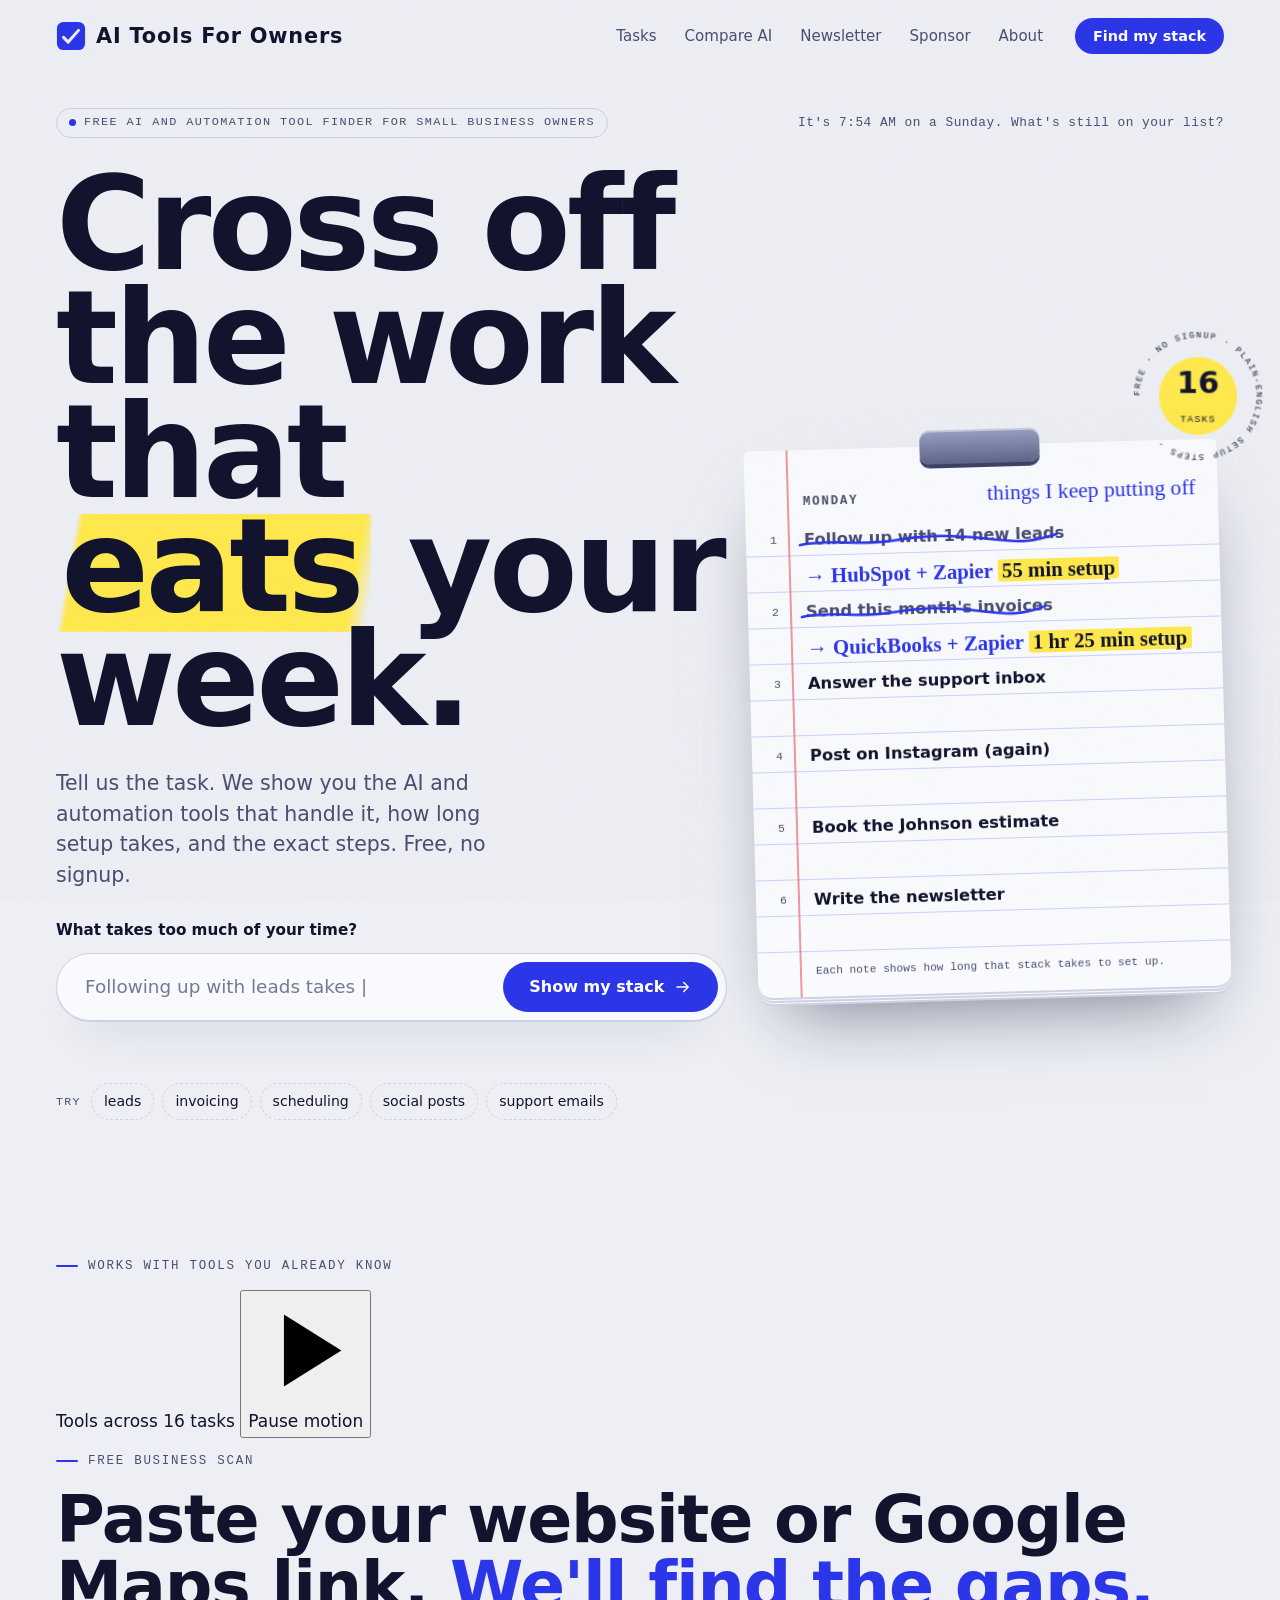
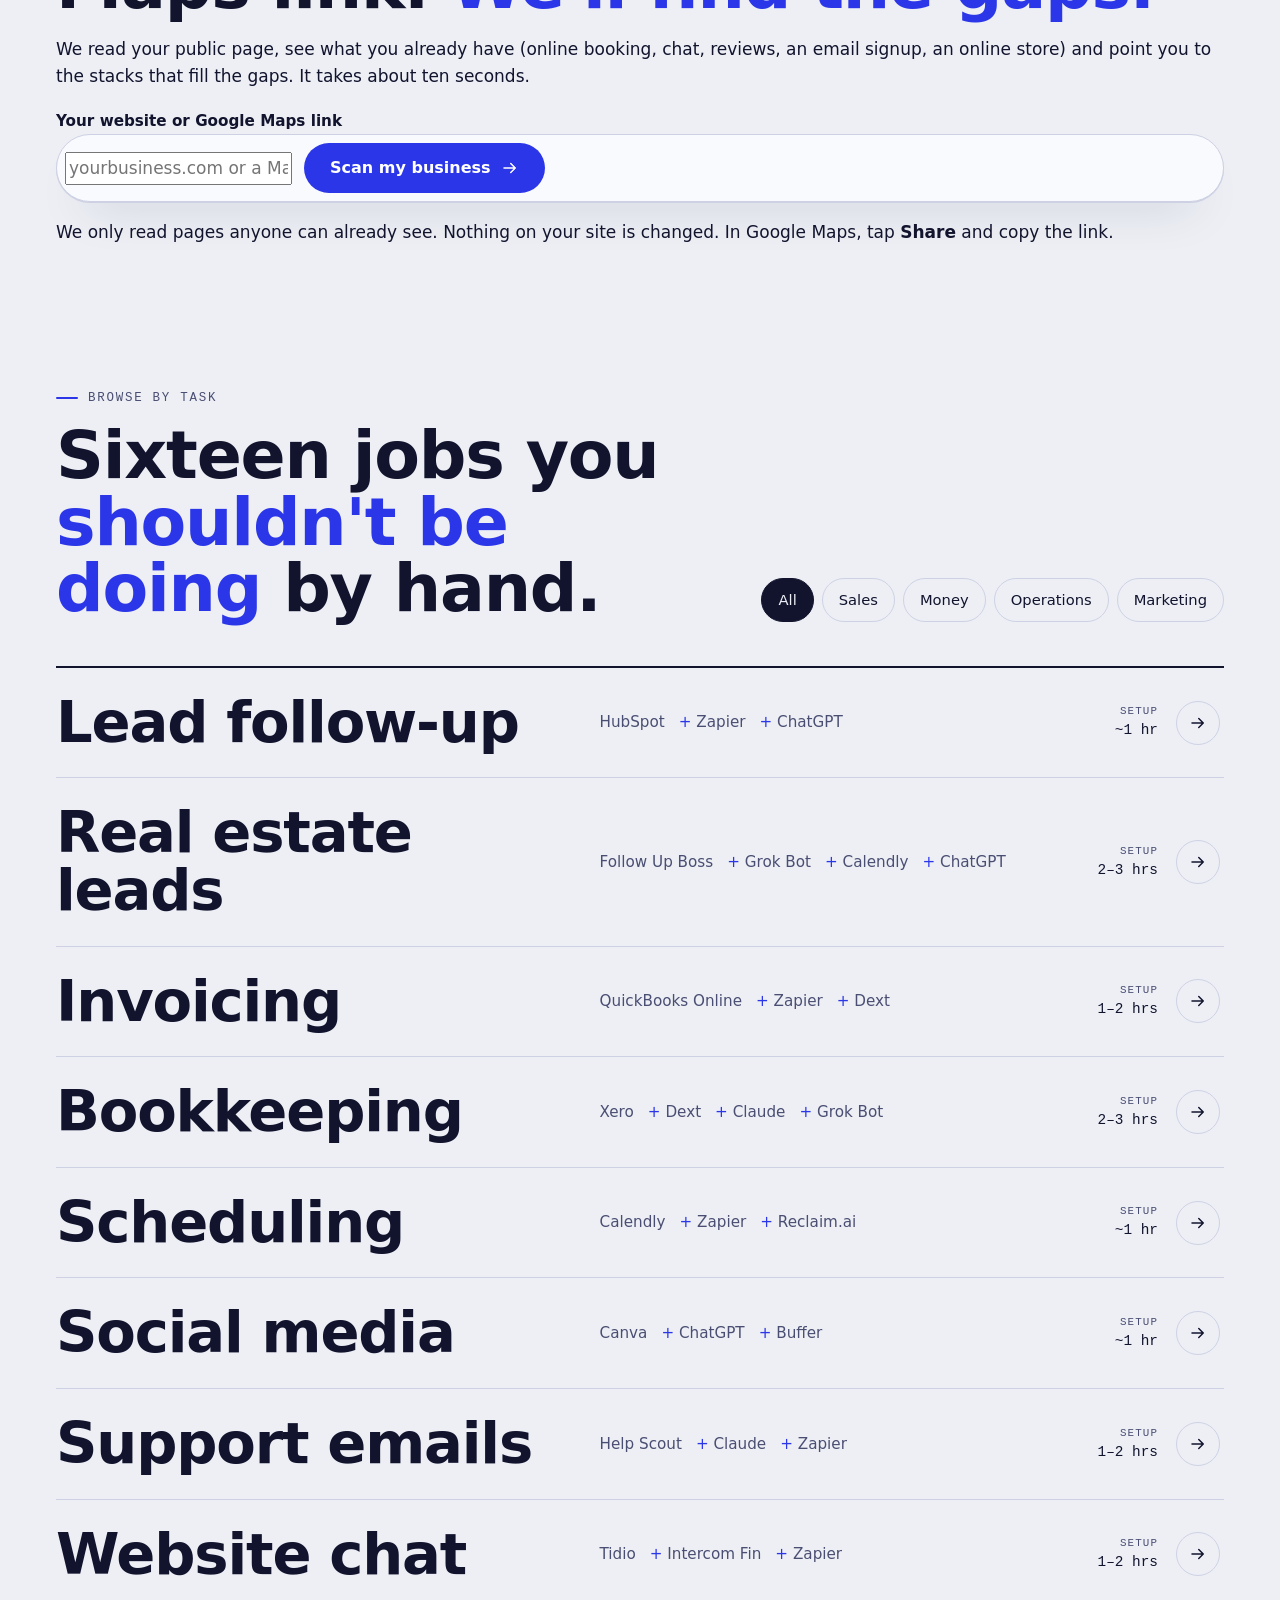
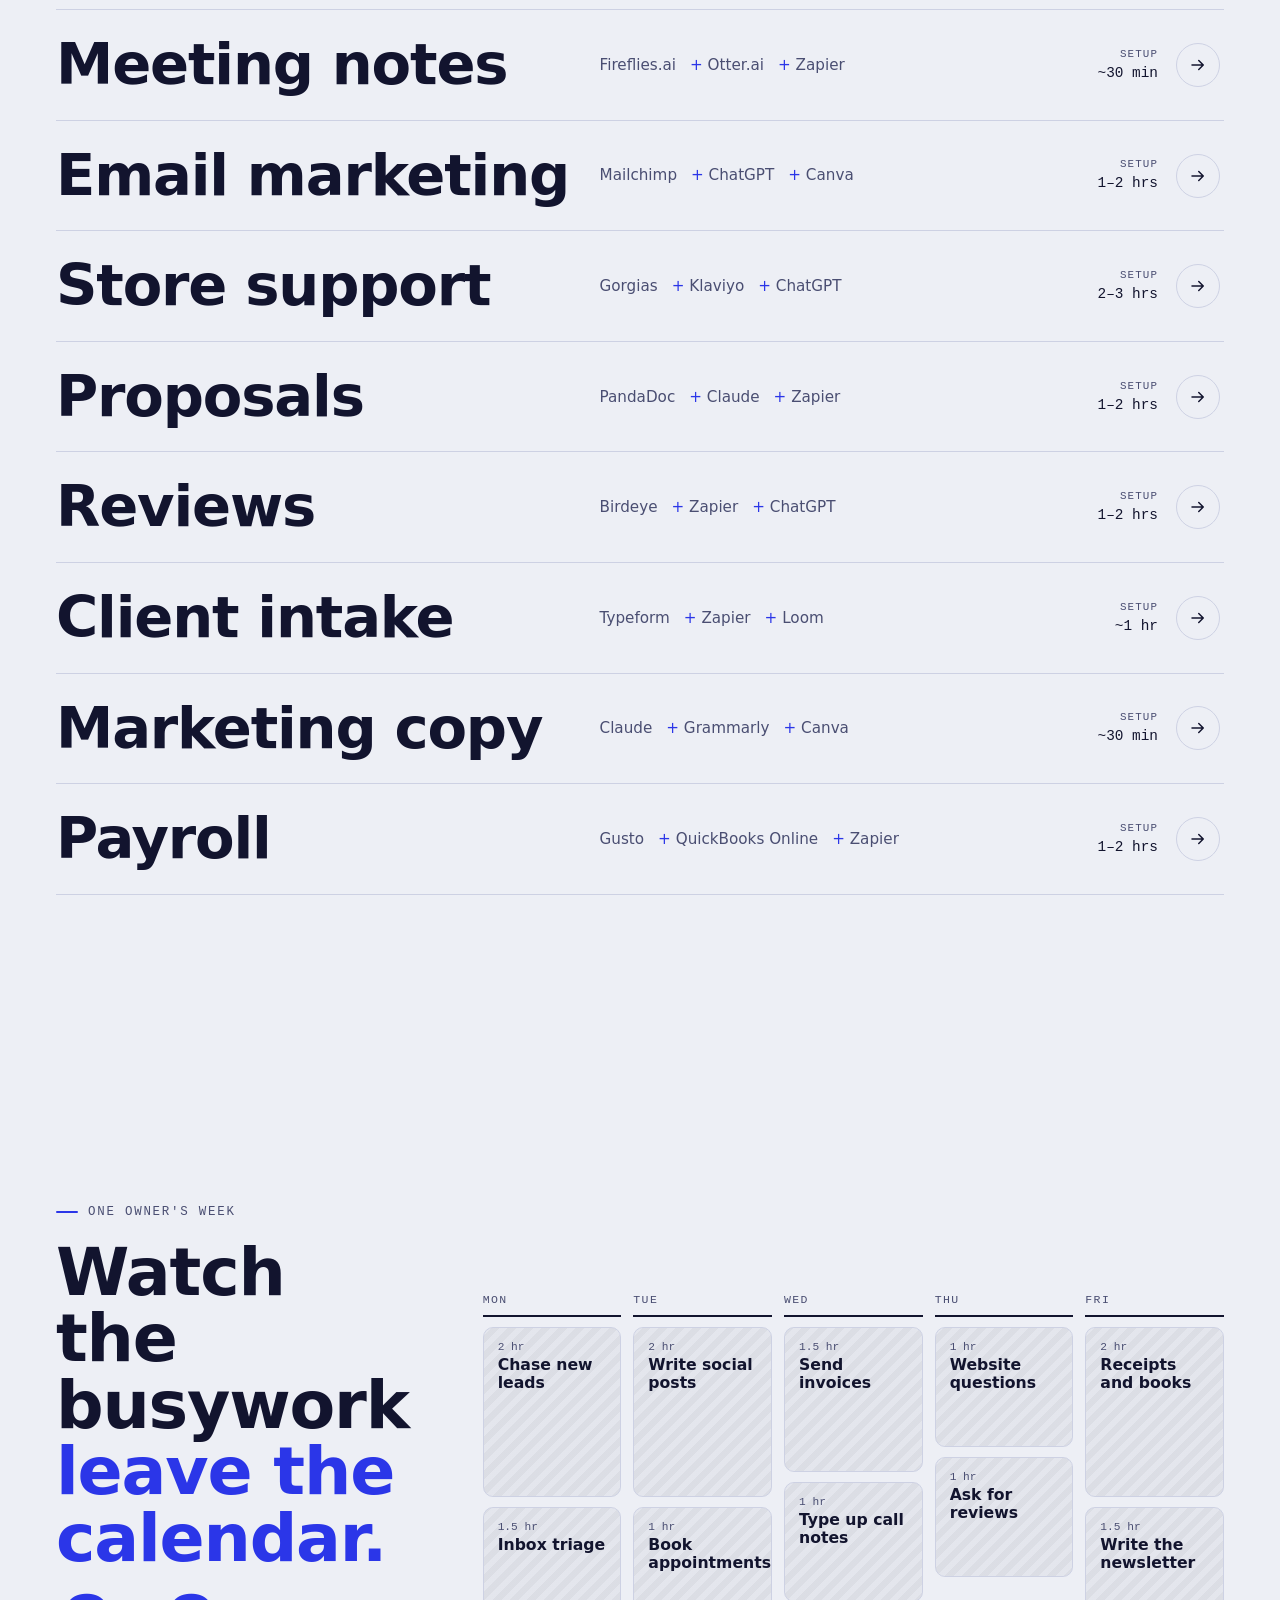
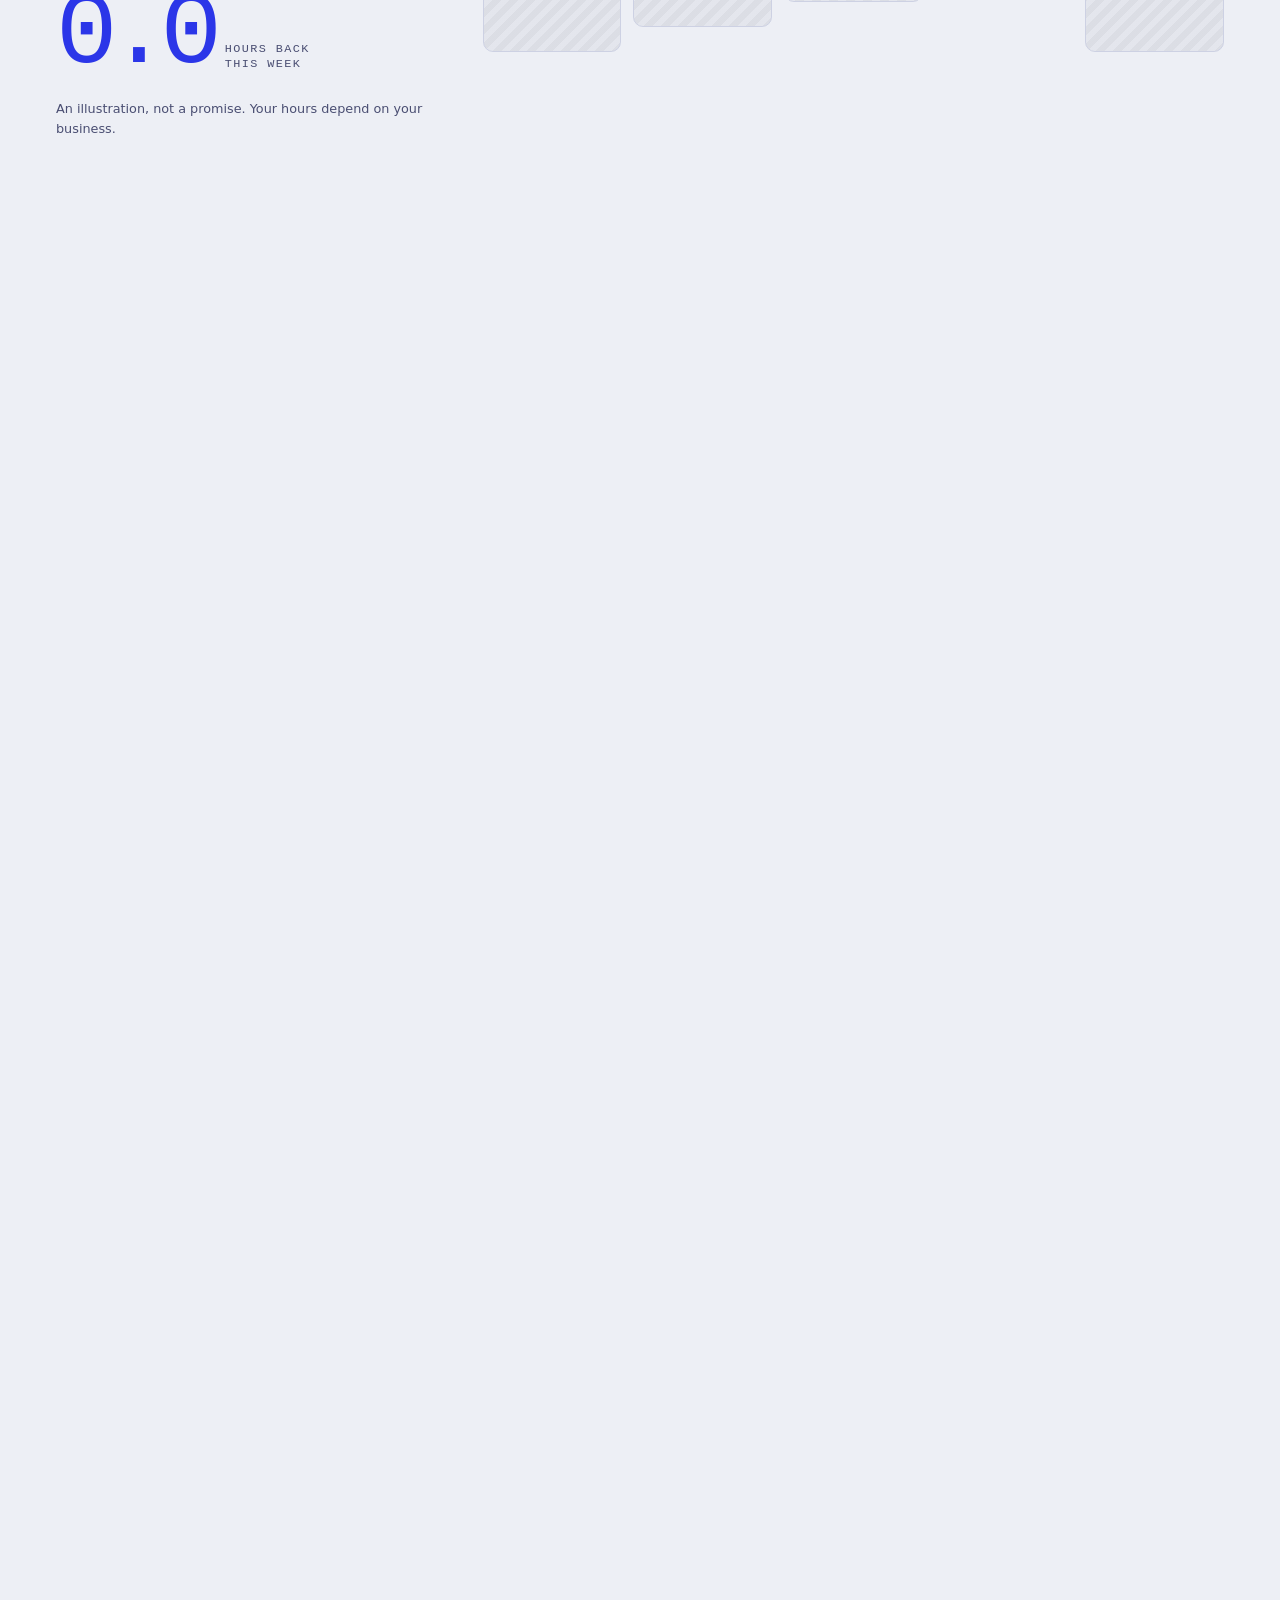
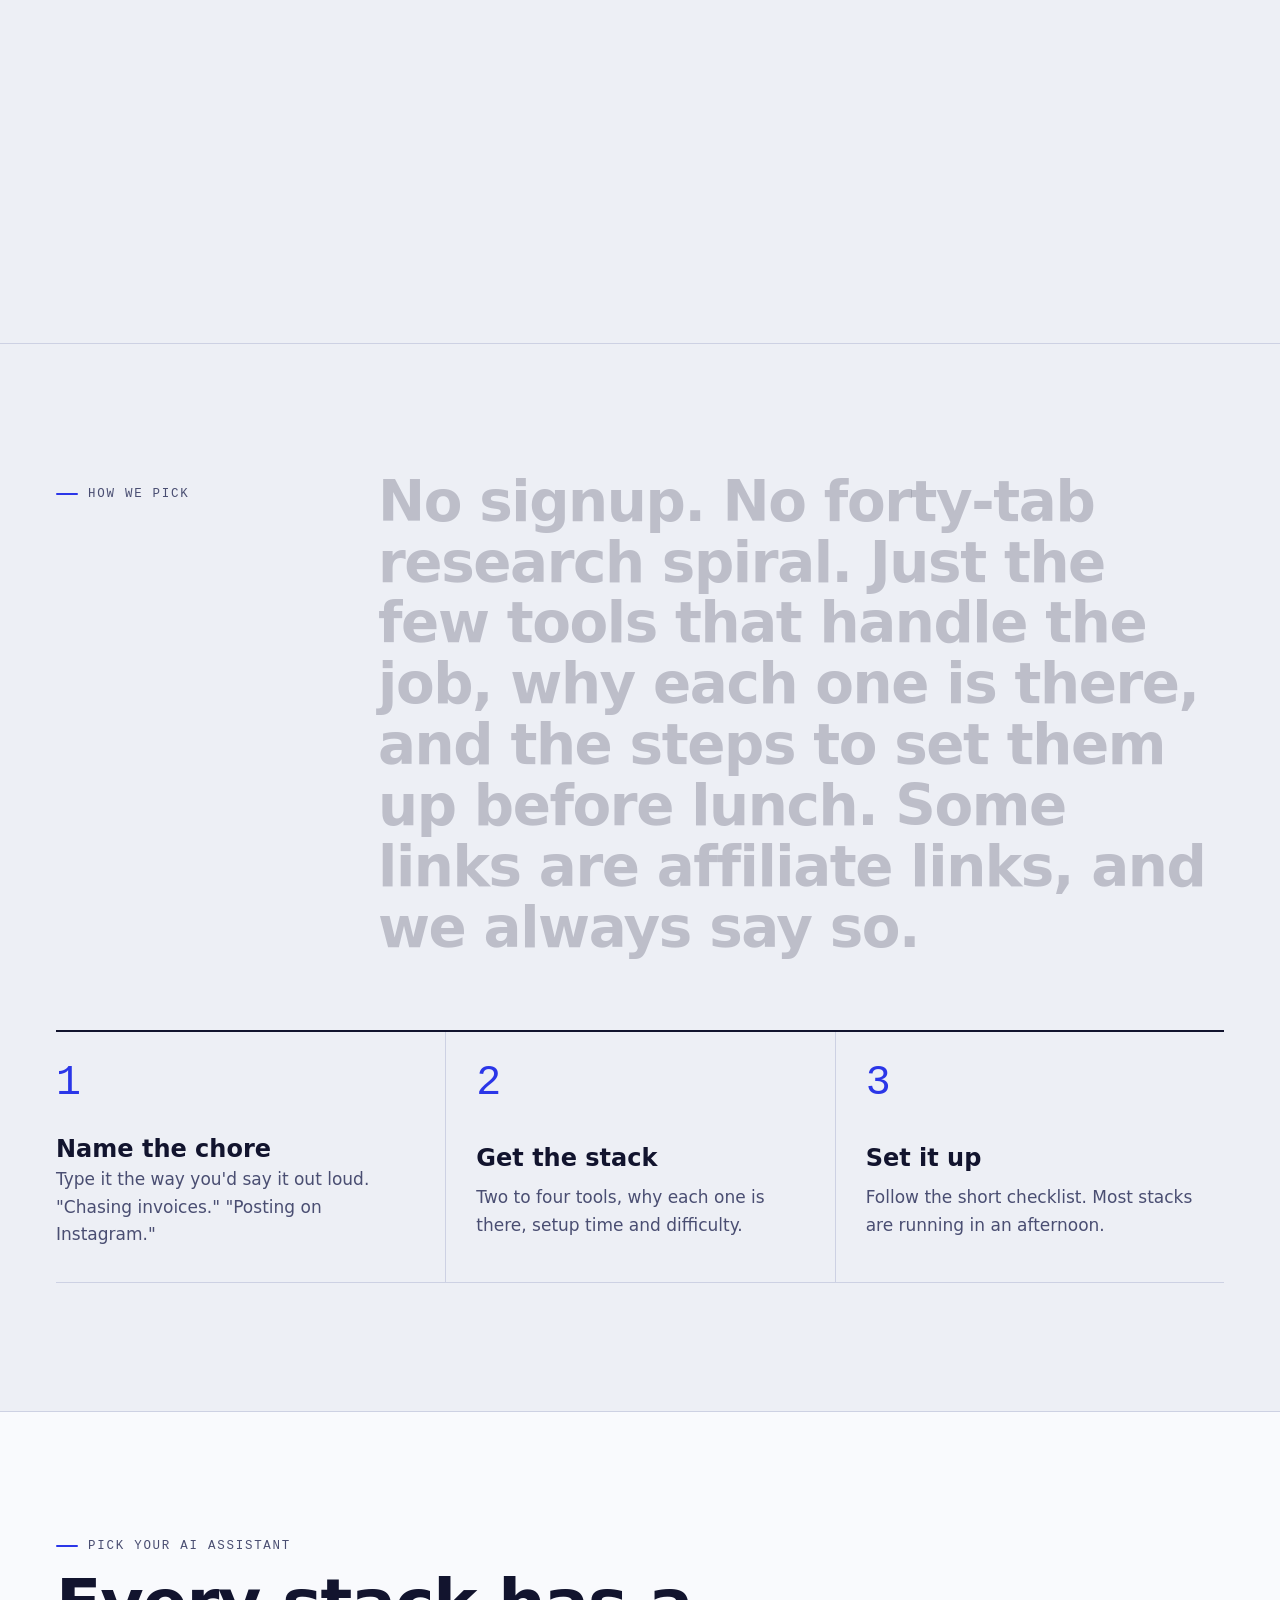
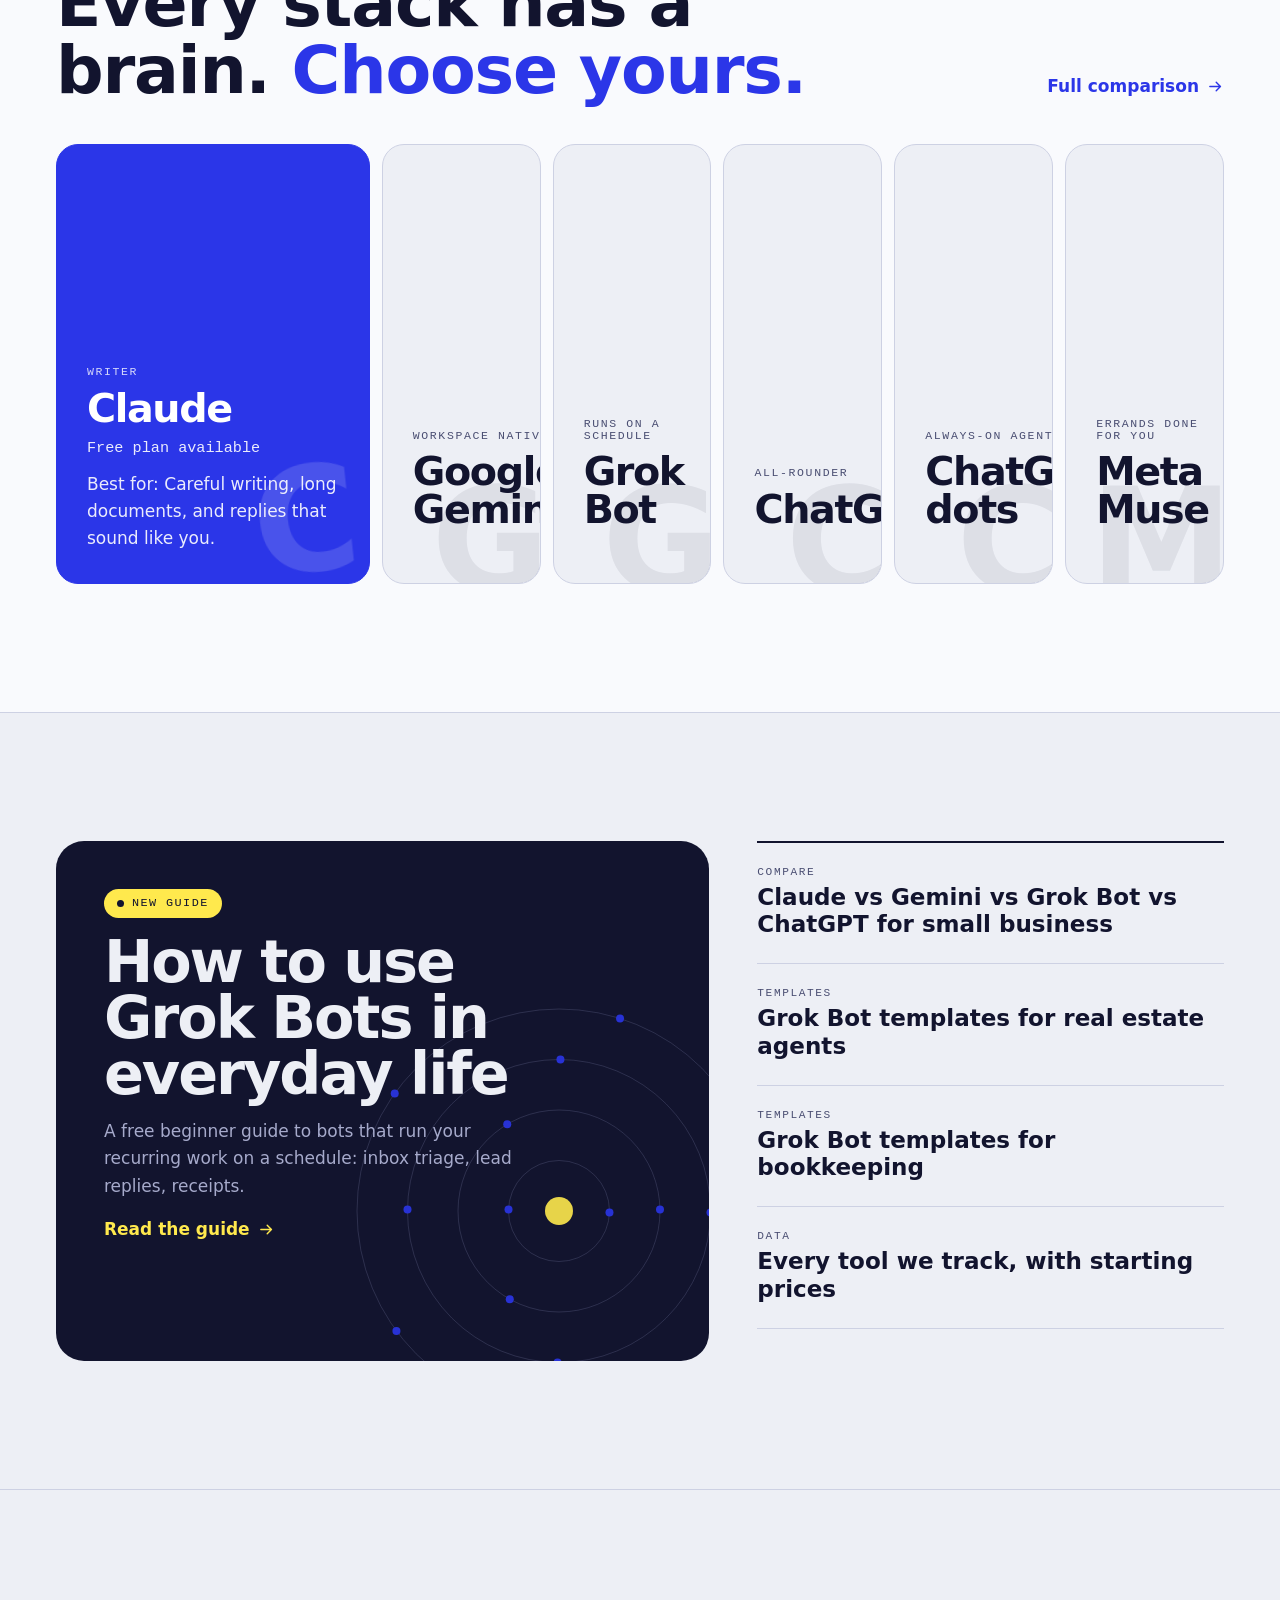
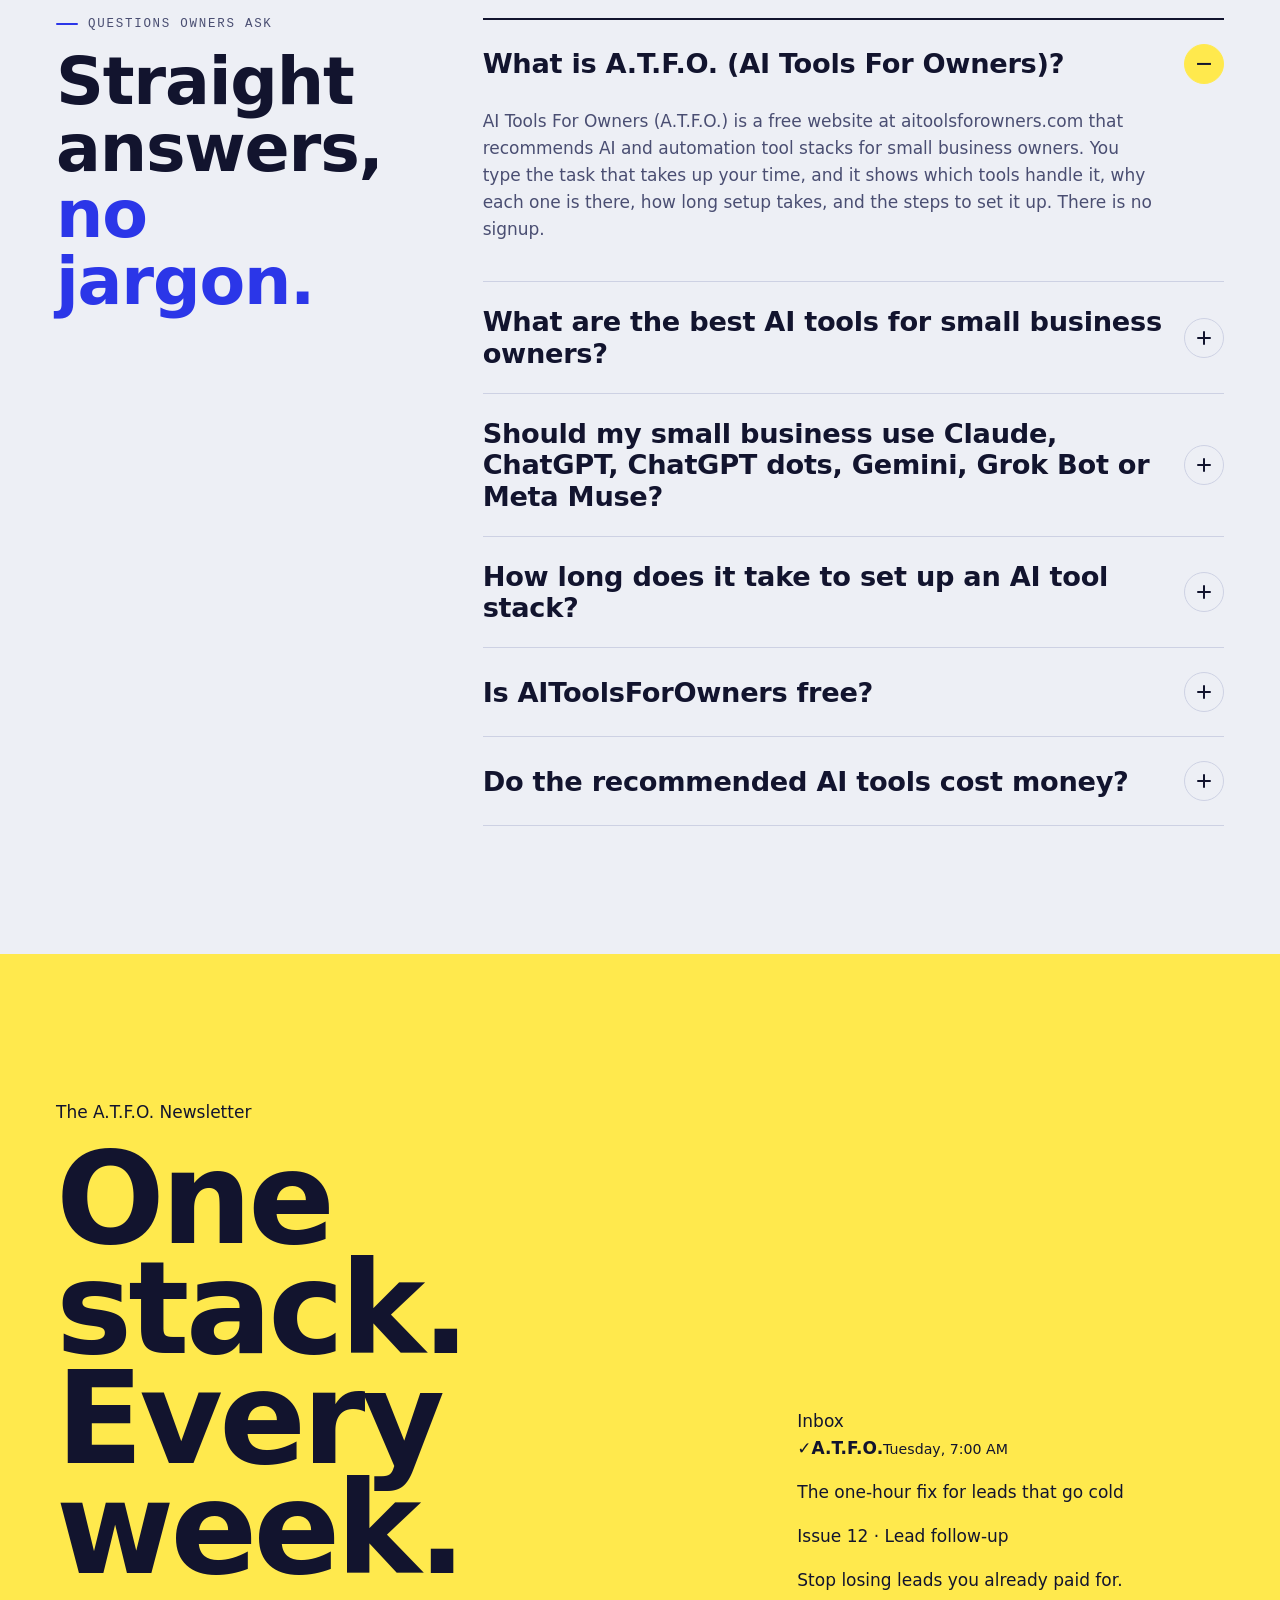
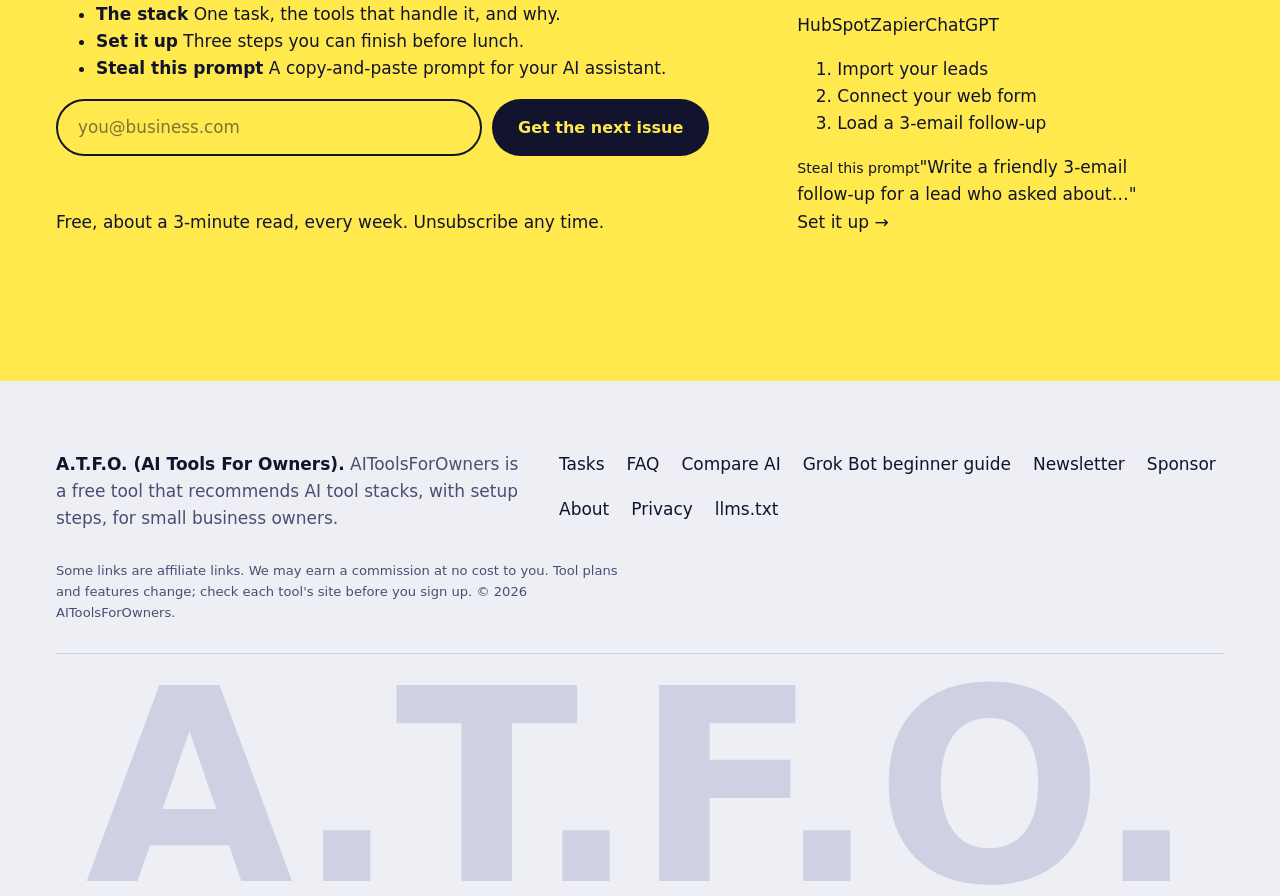
==== commit b7c9b82c: "Add Meta Muse and ChatGPT dots as AI assistants Both appear in every stack's assistant picker with a" ====
--- a/public/index.html
+++ b/public/index.html
@@ -21,7 +21,7 @@
 <script type="application/ld+json">{"@context":"https://schema.org","@type":"WebSite","@id":"https://aitoolsforowners.com/#website","name":"AIToolsForOwners","alternateName":["A.T.F.O.","AI Tools For Owners"],"url":"https://aitoolsforowners.com","description":"AI Tools For Owners (A.T.F.O.) is a free tool that recommends AI and automation tool stacks, with setup steps, for small business owners.","publisher":{"@id":"https://aitoolsforowners.com/#org"},"inLanguage":"en"}</script>
 <script type="application/ld+json">{"@context":"https://schema.org","@type":"WebApplication","name":"A.T.F.O. AI tool stack finder","url":"https://aitoolsforowners.com/#finder","applicationCategory":"BusinessApplication","operatingSystem":"Any (web browser)","isAccessibleForFree":true,"audience":{"@type":"BusinessAudience","audienceType":"Small business owners"},"description":"Type the task that takes too much of your time and get the AI tools that handle it, why each one is there, setup time, difficulty and setup steps.","publisher":{"@id":"https://aitoolsforowners.com/#org"}}</script>
 <script type="application/ld+json">{"@context":"https://schema.org","@type":"ItemList","name":"Best AI tools for small business owners, by task","itemListElement":[{"@type":"ListItem","position":1,"name":"Best AI tools for following up with leads","url":"https://aitoolsforowners.com/best-ai-tools-for-lead-follow-up/","description":"HubSpot, Zapier and ChatGPT."},{"@type":"ListItem","position":2,"name":"Best AI tools for real estate lead follow-up","url":"https://aitoolsforowners.com/best-ai-tools-for-real-estate-leads/","description":"Follow Up Boss, Grok Bot, Calendly and ChatGPT."},{"@type":"ListItem","position":3,"name":"Best AI tools for invoicing","url":"https://aitoolsforowners.com/best-ai-tools-for-invoicing/","description":"QuickBooks Online, Zapier and Dext."},{"@type":"ListItem","position":4,"name":"Best AI tools for bookkeeping and expenses","url":"https://aitoolsforowners.com/best-ai-tools-for-bookkeeping/","description":"Xero, Dext, Claude and Grok Bot."},{"@type":"ListItem","position":5,"name":"Best AI tools for scheduling appointments","url":"https://aitoolsforowners.com/best-ai-tools-for-scheduling/","description":"Calendly, Zapier and Reclaim.ai."},{"@type":"ListItem","position":6,"name":"Best AI tools for social media posts","url":"https://aitoolsforowners.com/best-ai-tools-for-social-media/","description":"Canva, ChatGPT and Buffer."},{"@type":"ListItem","position":7,"name":"Best AI tools for customer support emails","url":"https://aitoolsforowners.com/best-ai-tools-for-customer-support-email/","description":"Help Scout, Claude and Zapier."},{"@type":"ListItem","position":8,"name":"Best AI tools for answering website questions","url":"https://aitoolsforowners.com/best-ai-tools-for-website-chat/","description":"Tidio, Intercom Fin and Zapier."},{"@type":"ListItem","position":9,"name":"Best AI tools for meeting notes","url":"https://aitoolsforowners.com/best-ai-tools-for-meeting-notes/","description":"Fireflies.ai, Otter.ai and Zapier."},{"@type":"ListItem","position":10,"name":"Best AI tools for email newsletters","url":"https://aitoolsforowners.com/best-ai-tools-for-email-marketing/","description":"Mailchimp, ChatGPT and Canva."},{"@type":"ListItem","position":11,"name":"Best AI tools for online store customer service","url":"https://aitoolsforowners.com/best-ai-tools-for-online-store-support/","description":"Gorgias, Klaviyo and ChatGPT."},{"@type":"ListItem","position":12,"name":"Best AI tools for proposals and contracts","url":"https://aitoolsforowners.com/best-ai-tools-for-proposals-contracts/","description":"PandaDoc, Claude and Zapier."},{"@type":"ListItem","position":13,"name":"Best AI tools for getting customer reviews","url":"https://aitoolsforowners.com/best-ai-tools-for-reviews/","description":"Birdeye, Zapier and ChatGPT."},{"@type":"ListItem","position":14,"name":"Best AI tools for client intake and onboarding","url":"https://aitoolsforowners.com/best-ai-tools-for-client-intake/","description":"Typeform, Zapier and Loom."},{"@type":"ListItem","position":15,"name":"Best AI tools for writing blog posts and marketing copy","url":"https://aitoolsforowners.com/best-ai-tools-for-writing-content/","description":"Claude, Grammarly and Canva."},{"@type":"ListItem","position":16,"name":"Best AI tools for payroll","url":"https://aitoolsforowners.com/best-ai-tools-for-payroll/","description":"Gusto, QuickBooks Online and Zapier."}]}</script>
-<script type="application/ld+json">{"@context":"https://schema.org","@type":"FAQPage","mainEntity":[{"@type":"Question","name":"What is A.T.F.O. (AI Tools For Owners)?","acceptedAnswer":{"@type":"Answer","text":"AI Tools For Owners (A.T.F.O.) is a free website at aitoolsforowners.com that recommends AI and automation tool stacks for small business owners. You type the task that takes up your time, and it shows which tools handle it, why each one is there, how long setup takes, and the steps to set it up. There is no signup."}},{"@type":"Question","name":"What are the best AI tools for small business owners?","acceptedAnswer":{"@type":"Answer","text":"It depends on the job you want off your plate. These are our picks for the 16 tasks owners ask about most: Following up with leads: HubSpot, Zapier and ChatGPT; Real estate lead follow-up: Follow Up Boss, Grok Bot, Calendly and ChatGPT; Invoicing: QuickBooks Online, Zapier and Dext; Bookkeeping and expenses: Xero, Dext, Claude and Grok Bot; Scheduling appointments: Calendly, Zapier and Reclaim.ai; Social media posts: Canva, ChatGPT and Buffer; Customer support emails: Help Scout, Claude and Zapier; Answering website questions: Tidio, Intercom Fin and Zapier; Meeting notes: Fireflies.ai, Otter.ai and Zapier; Email newsletters: Mailchimp, ChatGPT and Canva; Online store customer service: Gorgias, Klaviyo and ChatGPT; Proposals and contracts: PandaDoc, Claude and Zapier; Getting customer reviews: Birdeye, Zapier and ChatGPT; Client intake and onboarding: Typeform, Zapier and Loom; Writing blog posts and marketing copy: Claude, Grammarly and Canva; Payroll: Gusto, QuickBooks Online and Zapier."}},{"@type":"Question","name":"Should my small business use Claude, ChatGPT, Gemini or Grok?","acceptedAnswer":{"@type":"Answer","text":"Pick the assistant that fits how you already work. Here is what each one is best for: Claude: Careful writing, long documents, and replies that sound like you; Google Gemini: Owners who already run on Gmail, Docs, Sheets and Calendar; Grok Bot: Recurring work across email, CRMs and websites that you want done on a schedule; ChatGPT: A general all-rounder, and the one most people already know; Full comparison: aitoolsforowners.com/compare-ai-assistants-for-small-business/."}},{"@type":"Question","name":"How long does it take to set up an AI tool stack?","acceptedAnswer":{"@type":"Answer","text":"Connecting the tools in most stacks takes from about 30 minutes to 2 to 3 hours. Writing your own templates, emails or content on top of that takes longer, so plan an afternoon. Every tool is marked Easy or Medium, and each stack comes with a short setup checklist in plain English."}},{"@type":"Question","name":"Is AIToolsForOwners free?","acceptedAnswer":{"@type":"Answer","text":"Yes. The tool finder, task pages and guides are free, and you don't need an account. Some links are affiliate links, which may earn us a commission at no cost to you."}},{"@type":"Question","name":"Do the recommended AI tools cost money?","acceptedAnswer":{"@type":"Answer","text":"Many of the tools have free plans you can start on. In the stack finder, tap See monthly costs for the starting price of each tool. Some tools, such as Grok Bot, don't publish a simple price or need a higher plan for automation, so check their sites before you budget."}}]}</script>
+<script type="application/ld+json">{"@context":"https://schema.org","@type":"FAQPage","mainEntity":[{"@type":"Question","name":"What is A.T.F.O. (AI Tools For Owners)?","acceptedAnswer":{"@type":"Answer","text":"AI Tools For Owners (A.T.F.O.) is a free website at aitoolsforowners.com that recommends AI and automation tool stacks for small business owners. You type the task that takes up your time, and it shows which tools handle it, why each one is there, how long setup takes, and the steps to set it up. There is no signup."}},{"@type":"Question","name":"What are the best AI tools for small business owners?","acceptedAnswer":{"@type":"Answer","text":"It depends on the job you want off your plate. These are our picks for the 16 tasks owners ask about most: Following up with leads: HubSpot, Zapier and ChatGPT; Real estate lead follow-up: Follow Up Boss, Grok Bot, Calendly and ChatGPT; Invoicing: QuickBooks Online, Zapier and Dext; Bookkeeping and expenses: Xero, Dext, Claude and Grok Bot; Scheduling appointments: Calendly, Zapier and Reclaim.ai; Social media posts: Canva, ChatGPT and Buffer; Customer support emails: Help Scout, Claude and Zapier; Answering website questions: Tidio, Intercom Fin and Zapier; Meeting notes: Fireflies.ai, Otter.ai and Zapier; Email newsletters: Mailchimp, ChatGPT and Canva; Online store customer service: Gorgias, Klaviyo and ChatGPT; Proposals and contracts: PandaDoc, Claude and Zapier; Getting customer reviews: Birdeye, Zapier and ChatGPT; Client intake and onboarding: Typeform, Zapier and Loom; Writing blog posts and marketing copy: Claude, Grammarly and Canva; Payroll: Gusto, QuickBooks Online and Zapier."}},{"@type":"Question","name":"Should my small business use Claude, ChatGPT, ChatGPT dots, Gemini, Grok Bot or Meta Muse?","acceptedAnswer":{"@type":"Answer","text":"Pick the assistant that fits how you already work. Here is what each one is best for: Claude: Careful writing, long documents, and replies that sound like you; Google Gemini: Owners who already run on Gmail, Docs, Sheets and Calendar; Grok Bot: Recurring work across email, CRMs and websites that you want done on a schedule; ChatGPT: A general all-rounder, and the one most people already know; ChatGPT dots: An always-on agent that keeps working on a goal between chats and connects to thousands of apps; Meta Muse: Everyday errands done for you, like email, booking, forms and checkouts, and it's free to start; Full comparison: aitoolsforowners.com/compare-ai-assistants-for-small-business/."}},{"@type":"Question","name":"How long does it take to set up an AI tool stack?","acceptedAnswer":{"@type":"Answer","text":"Connecting the tools in most stacks takes from about 30 minutes to 2 to 3 hours. Writing your own templates, emails or content on top of that takes longer, so plan an afternoon. Every tool is marked Easy or Medium, and each stack comes with a short setup checklist in plain English."}},{"@type":"Question","name":"Is AIToolsForOwners free?","acceptedAnswer":{"@type":"Answer","text":"Yes. The tool finder, task pages and guides are free, and you don't need an account. Some links are affiliate links, which may earn us a commission at no cost to you."}},{"@type":"Question","name":"Do the recommended AI tools cost money?","acceptedAnswer":{"@type":"Answer","text":"Many of the tools have free plans you can start on. In the stack finder, tap See monthly costs for the starting price of each tool. Some tools, such as Grok Bot, don't publish a simple price or need a higher plan for automation, so check their sites before you budget."}}]}</script>
 <!-- /gen:jsonld -->
 </head>
 <body>
@@ -225,6 +225,8 @@
 <button type="button" class="card" data-a="gemini" aria-expanded="false"><span class="card__k">Workspace native</span><span class="card__name">Google Gemini</span><span class="card__plan">Free plan available</span><span class="card__best">Best for: Owners who already run on Gmail, Docs, Sheets and Calendar.</span><span class="card__glyph" aria-hidden="true">G</span></button>
 <button type="button" class="card" data-a="grokbot" aria-expanded="false"><span class="card__k">Runs on a schedule</span><span class="card__name">Grok Bot</span><span class="card__plan">Paid plans</span><span class="card__best">Best for: Recurring work across email, CRMs and websites that you want done on a schedule.</span><span class="card__glyph" aria-hidden="true">G</span></button>
 <button type="button" class="card" data-a="chatgpt" aria-expanded="false"><span class="card__k">All-rounder</span><span class="card__name">ChatGPT</span><span class="card__plan">Free plan available</span><span class="card__best">Best for: A general all-rounder, and the one most people already know.</span><span class="card__glyph" aria-hidden="true">C</span></button>
+<button type="button" class="card" data-a="chatgptdots" aria-expanded="false"><span class="card__k">Always-on agent</span><span class="card__name">ChatGPT dots</span><span class="card__plan">Paid plans</span><span class="card__best">Best for: An always-on agent that keeps working on a goal between chats and connects to thousands of apps.</span><span class="card__glyph" aria-hidden="true">C</span></button>
+<button type="button" class="card" data-a="muse" aria-expanded="false"><span class="card__k">Errands done for you</span><span class="card__name">Meta Muse</span><span class="card__plan">Free plan available</span><span class="card__best">Best for: Everyday errands done for you, like email, booking, forms and checkouts, and it&#x27;s free to start.</span><span class="card__glyph" aria-hidden="true">M</span></button>
 <!-- /gen:deck --></div>
   </div>
 </section>
@@ -256,7 +258,7 @@
     <div class="faq__list">
       <details class="qa" open><summary><h3>What is A.T.F.O. (AI Tools For Owners)?</h3><span class="qa__icon" aria-hidden="true"></span></summary><div class="qa__a"><p>AI Tools For Owners (A.T.F.O.) is a free website at aitoolsforowners.com that recommends AI and automation tool stacks for small business owners. You type the task that takes up your time, and it shows which tools handle it, why each one is there, how long setup takes, and the steps to set it up. There is no signup.</p></div></details>
       <details class="qa"><summary><h3>What are the best AI tools for small business owners?</h3><span class="qa__icon" aria-hidden="true"></span></summary><div class="qa__a"><p>It depends on the job you want off your plate. These are our picks for the 16 tasks owners ask about most:</p><ul><li>Following up with leads: HubSpot, Zapier and ChatGPT</li><li>Real estate lead follow-up: Follow Up Boss, Grok Bot, Calendly and ChatGPT</li><li>Invoicing: QuickBooks Online, Zapier and Dext</li><li>Bookkeeping and expenses: Xero, Dext, Claude and Grok Bot</li><li>Scheduling appointments: Calendly, Zapier and Reclaim.ai</li><li>Social media posts: Canva, ChatGPT and Buffer</li><li>Customer support emails: Help Scout, Claude and Zapier</li><li>Answering website questions: Tidio, Intercom Fin and Zapier</li><li>Meeting notes: Fireflies.ai, Otter.ai and Zapier</li><li>Email newsletters: Mailchimp, ChatGPT and Canva</li><li>Online store customer service: Gorgias, Klaviyo and ChatGPT</li><li>Proposals and contracts: PandaDoc, Claude and Zapier</li><li>Getting customer reviews: Birdeye, Zapier and ChatGPT</li><li>Client intake and onboarding: Typeform, Zapier and Loom</li><li>Writing blog posts and marketing copy: Claude, Grammarly and Canva</li><li>Payroll: Gusto, QuickBooks Online and Zapier</li></ul></div></details>
-      <details class="qa"><summary><h3>Should my small business use Claude, ChatGPT, Gemini or Grok?</h3><span class="qa__icon" aria-hidden="true"></span></summary><div class="qa__a"><p>Pick the assistant that fits how you already work. Here is what each one is best for:</p><ul><li>Claude: Careful writing, long documents, and replies that sound like you</li><li>Google Gemini: Owners who already run on Gmail, Docs, Sheets and Calendar</li><li>Grok Bot: Recurring work across email, CRMs and websites that you want done on a schedule</li><li>ChatGPT: A general all-rounder, and the one most people already know</li><li>Full comparison: aitoolsforowners.com/compare-ai-assistants-for-small-business/</li></ul></div></details>
+      <details class="qa"><summary><h3>Should my small business use Claude, ChatGPT, ChatGPT dots, Gemini, Grok Bot or Meta Muse?</h3><span class="qa__icon" aria-hidden="true"></span></summary><div class="qa__a"><p>Pick the assistant that fits how you already work. Here is what each one is best for:</p><ul><li>Claude: Careful writing, long documents, and replies that sound like you</li><li>Google Gemini: Owners who already run on Gmail, Docs, Sheets and Calendar</li><li>Grok Bot: Recurring work across email, CRMs and websites that you want done on a schedule</li><li>ChatGPT: A general all-rounder, and the one most people already know</li><li>ChatGPT dots: An always-on agent that keeps working on a goal between chats and connects to thousands of apps</li><li>Meta Muse: Everyday errands done for you, like email, booking, forms and checkouts, and it&#x27;s free to start</li><li>Full comparison: aitoolsforowners.com/compare-ai-assistants-for-small-business/</li></ul></div></details>
       <details class="qa"><summary><h3>How long does it take to set up an AI tool stack?</h3><span class="qa__icon" aria-hidden="true"></span></summary><div class="qa__a"><p>Connecting the tools in most stacks takes from about 30 minutes to 2 to 3 hours. Writing your own templates, emails or content on top of that takes longer, so plan an afternoon. Every tool is marked Easy or Medium, and each stack comes with a short setup checklist in plain English.</p></div></details>
       <details class="qa"><summary><h3>Is AIToolsForOwners free?</h3><span class="qa__icon" aria-hidden="true"></span></summary><div class="qa__a"><p>Yes. The tool finder, task pages and guides are free, and you don&#x27;t need an account. Some links are affiliate links, which may earn us a commission at no cost to you.</p></div></details>
       <details class="qa"><summary><h3>Do the recommended AI tools cost money?</h3><span class="qa__icon" aria-hidden="true"></span></summary><div class="qa__a"><p>Many of the tools have free plans you can start on. In the stack finder, tap See monthly costs for the starting price of each tool. Some tools, such as Grok Bot, don&#x27;t publish a simple price or need a higher plan for automation, so check their sites before you budget.</p></div></details>
@@ -327,7 +329,7 @@
   </div>
 </footer>
 
-<script src="/assets/data.js?v=082261a7" defer></script>
-<script src="/assets/main.js?v=60f20864" defer></script>
+<script src="/assets/data.js?v=23dde9e1" defer></script>
+<script src="/assets/main.js?v=c6f98fae" defer></script>
 </body>
 </html>
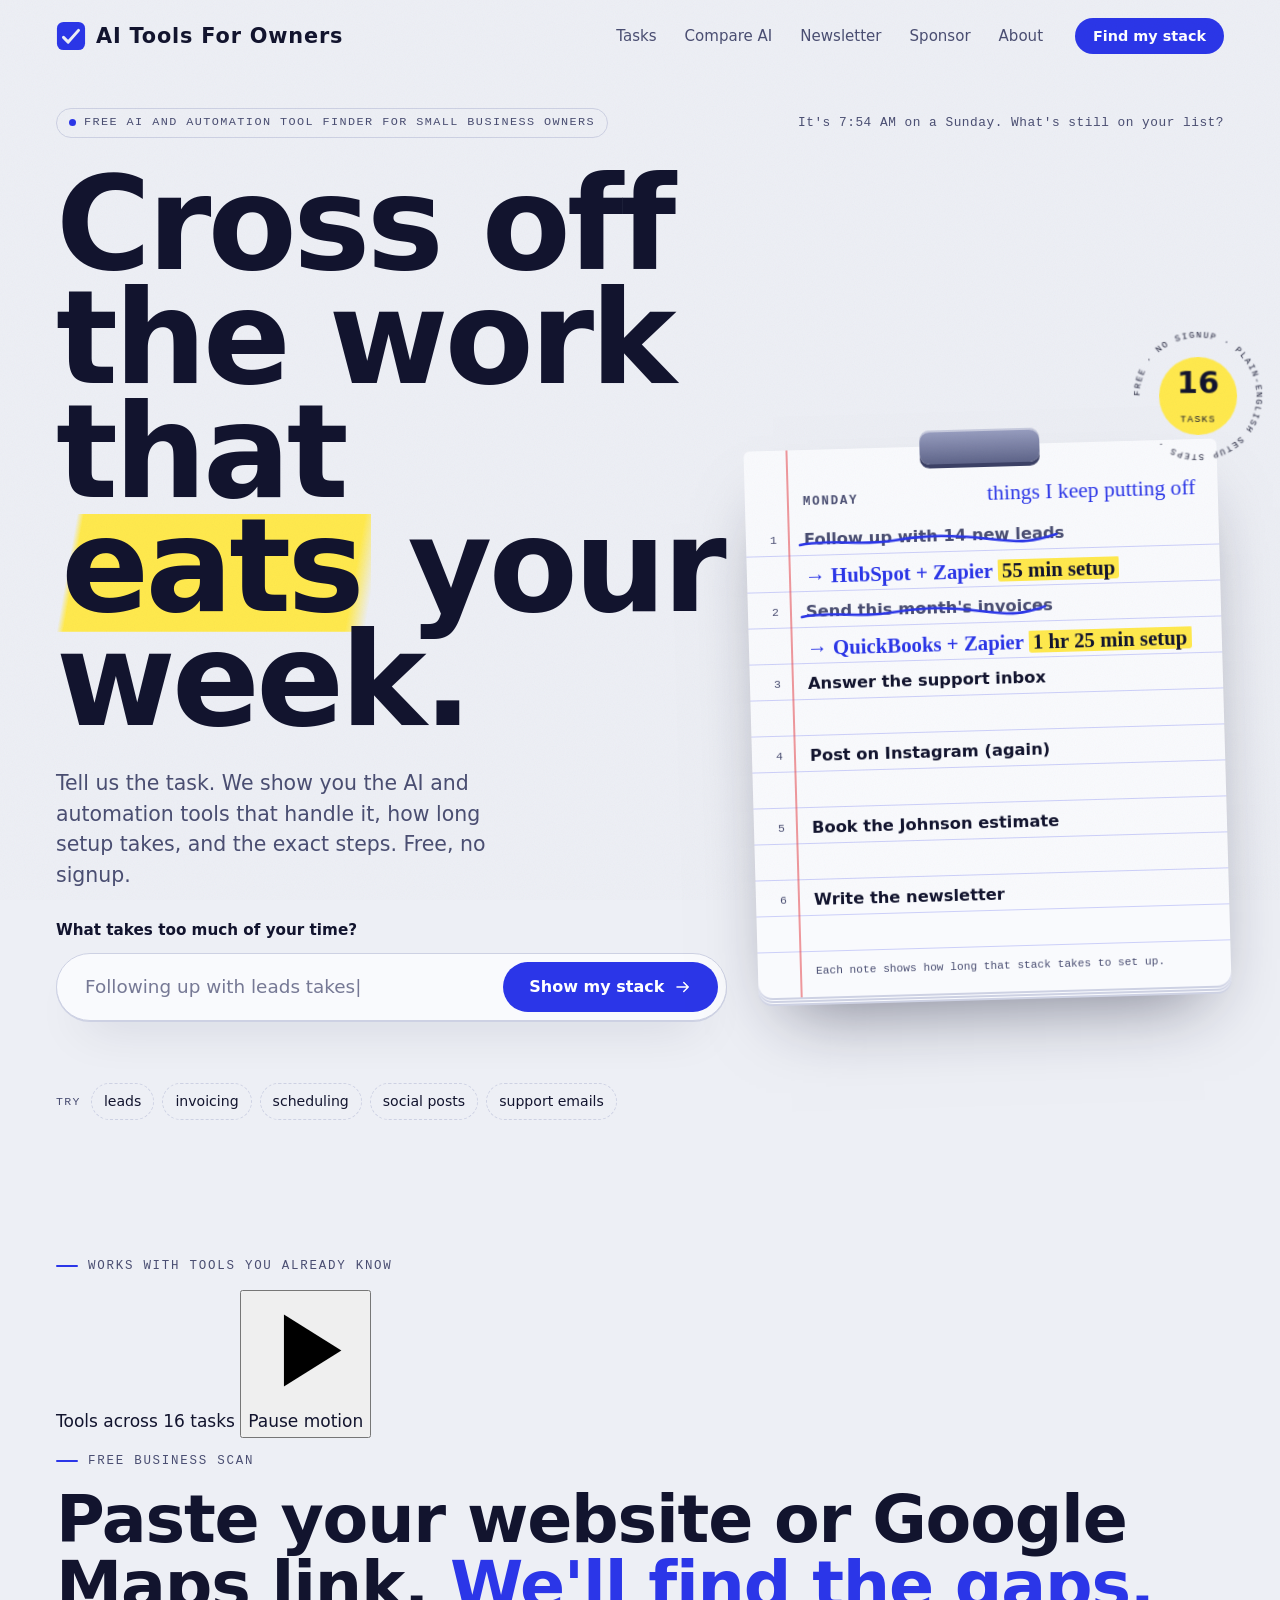
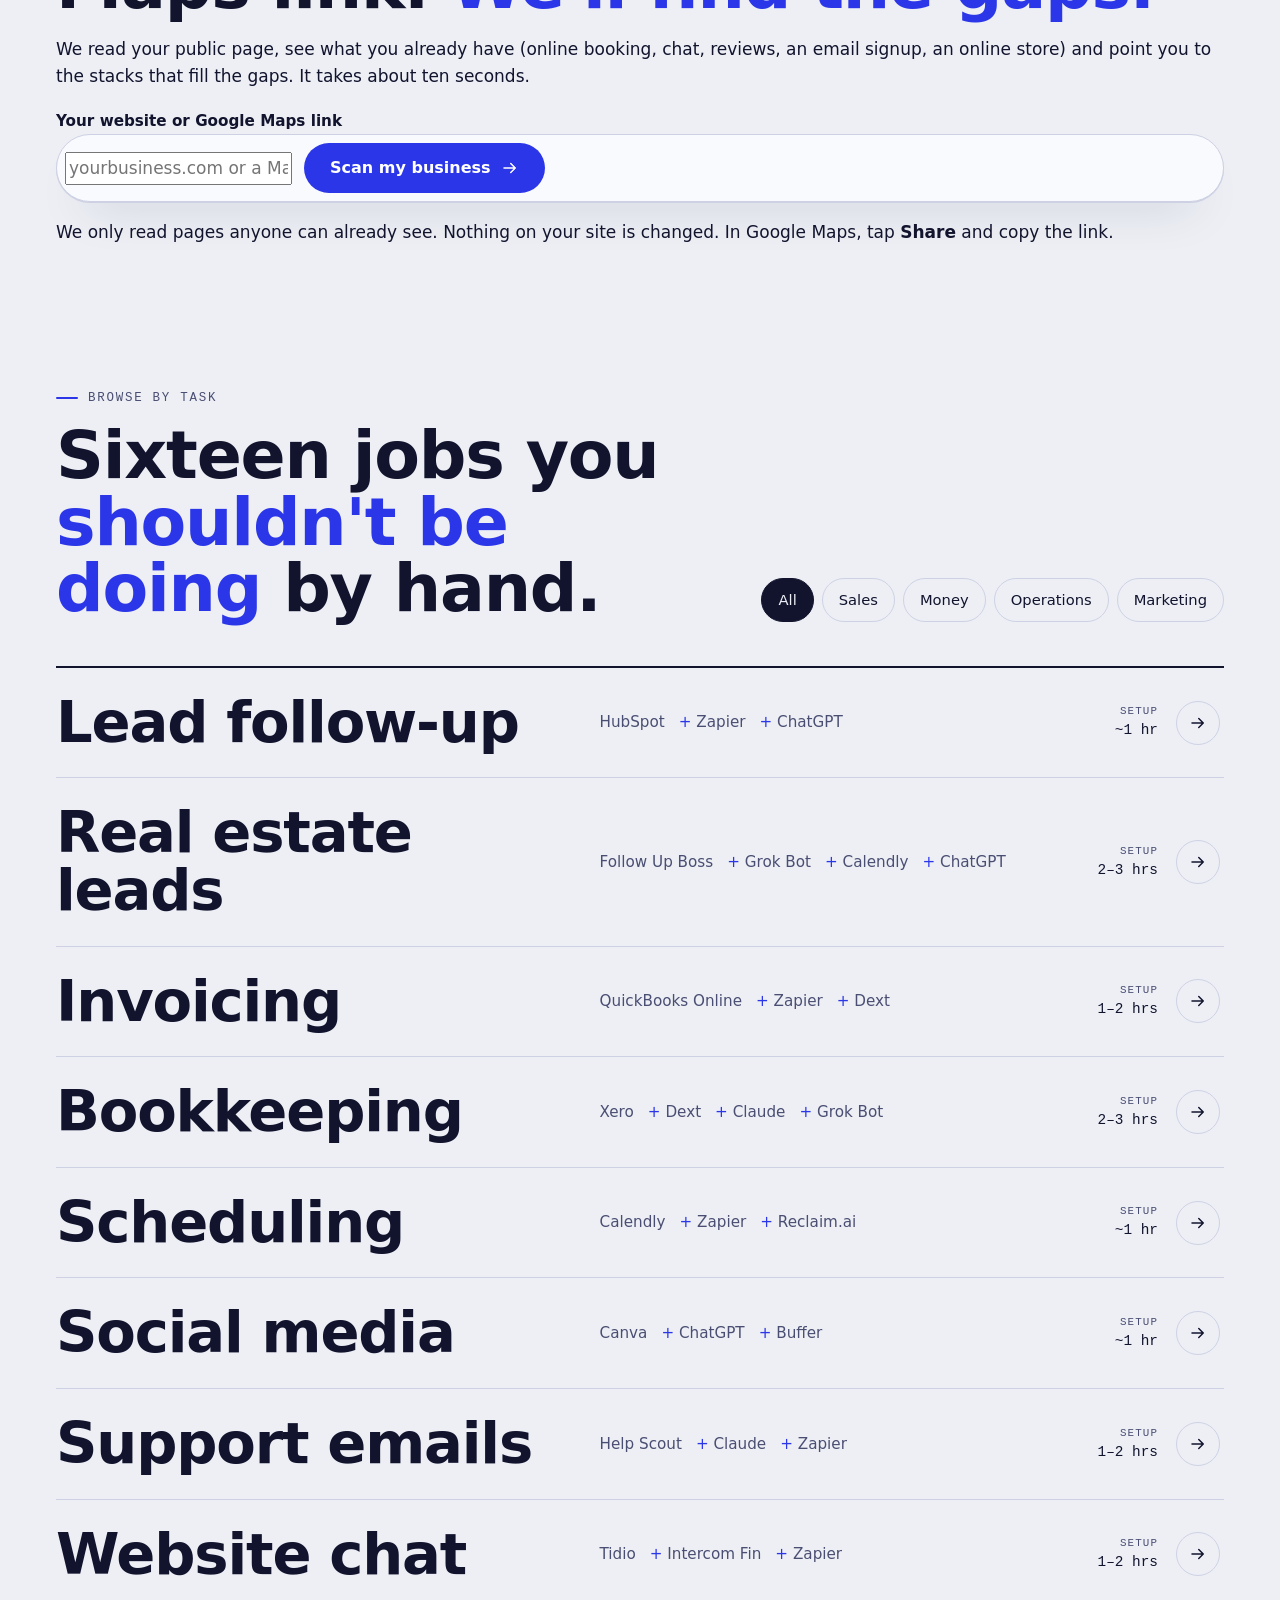
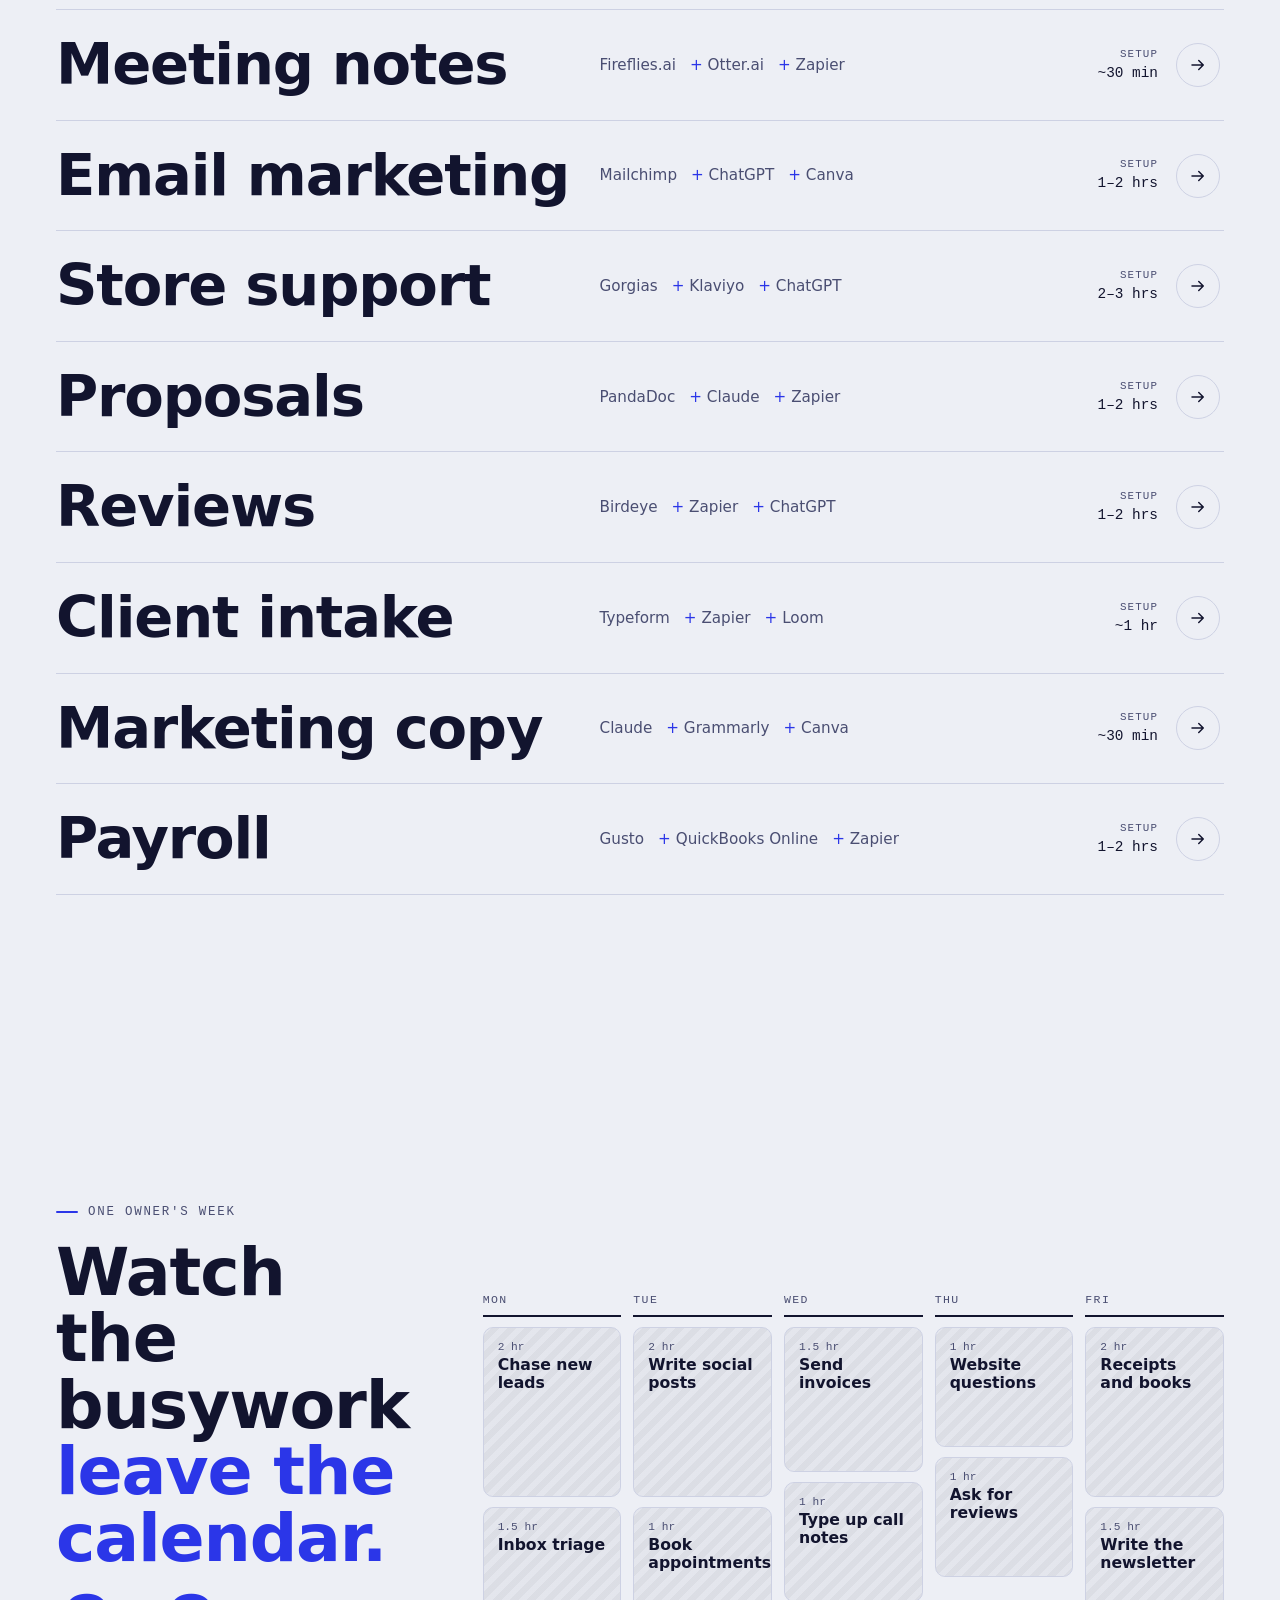
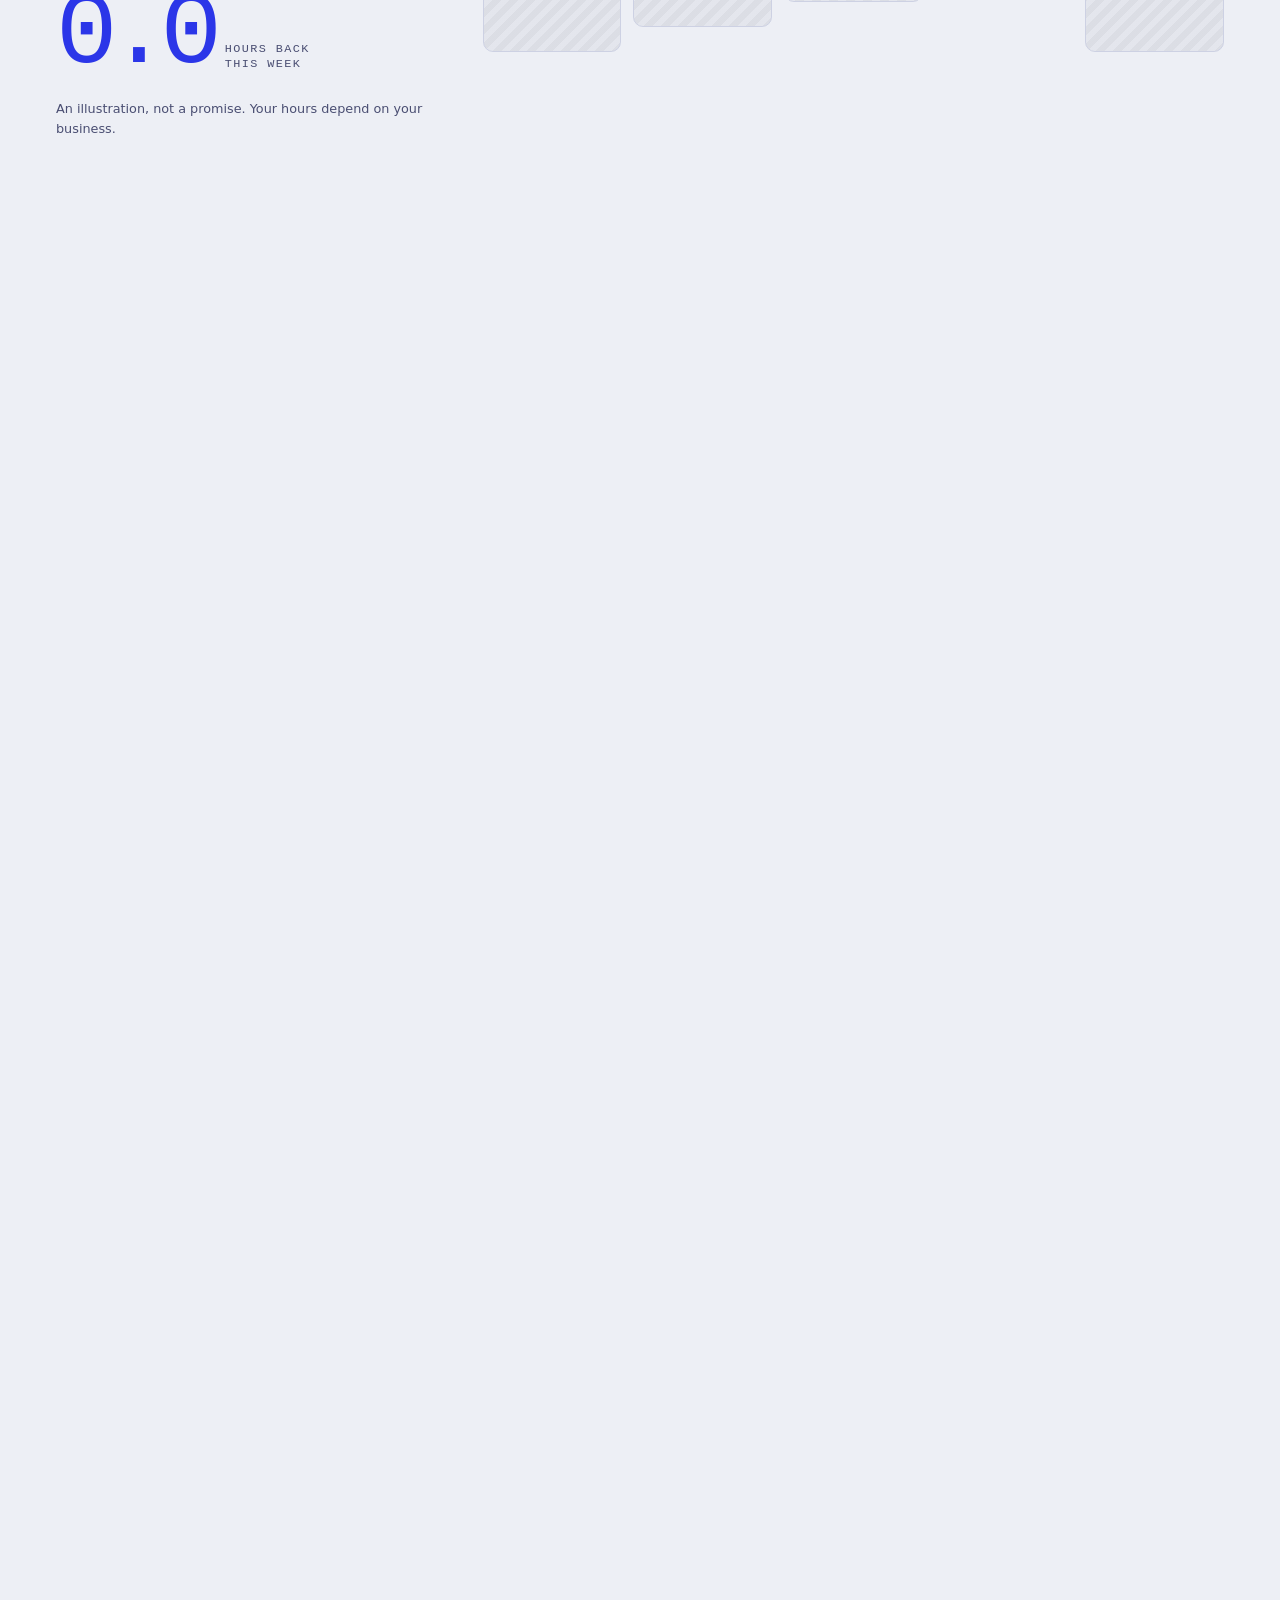
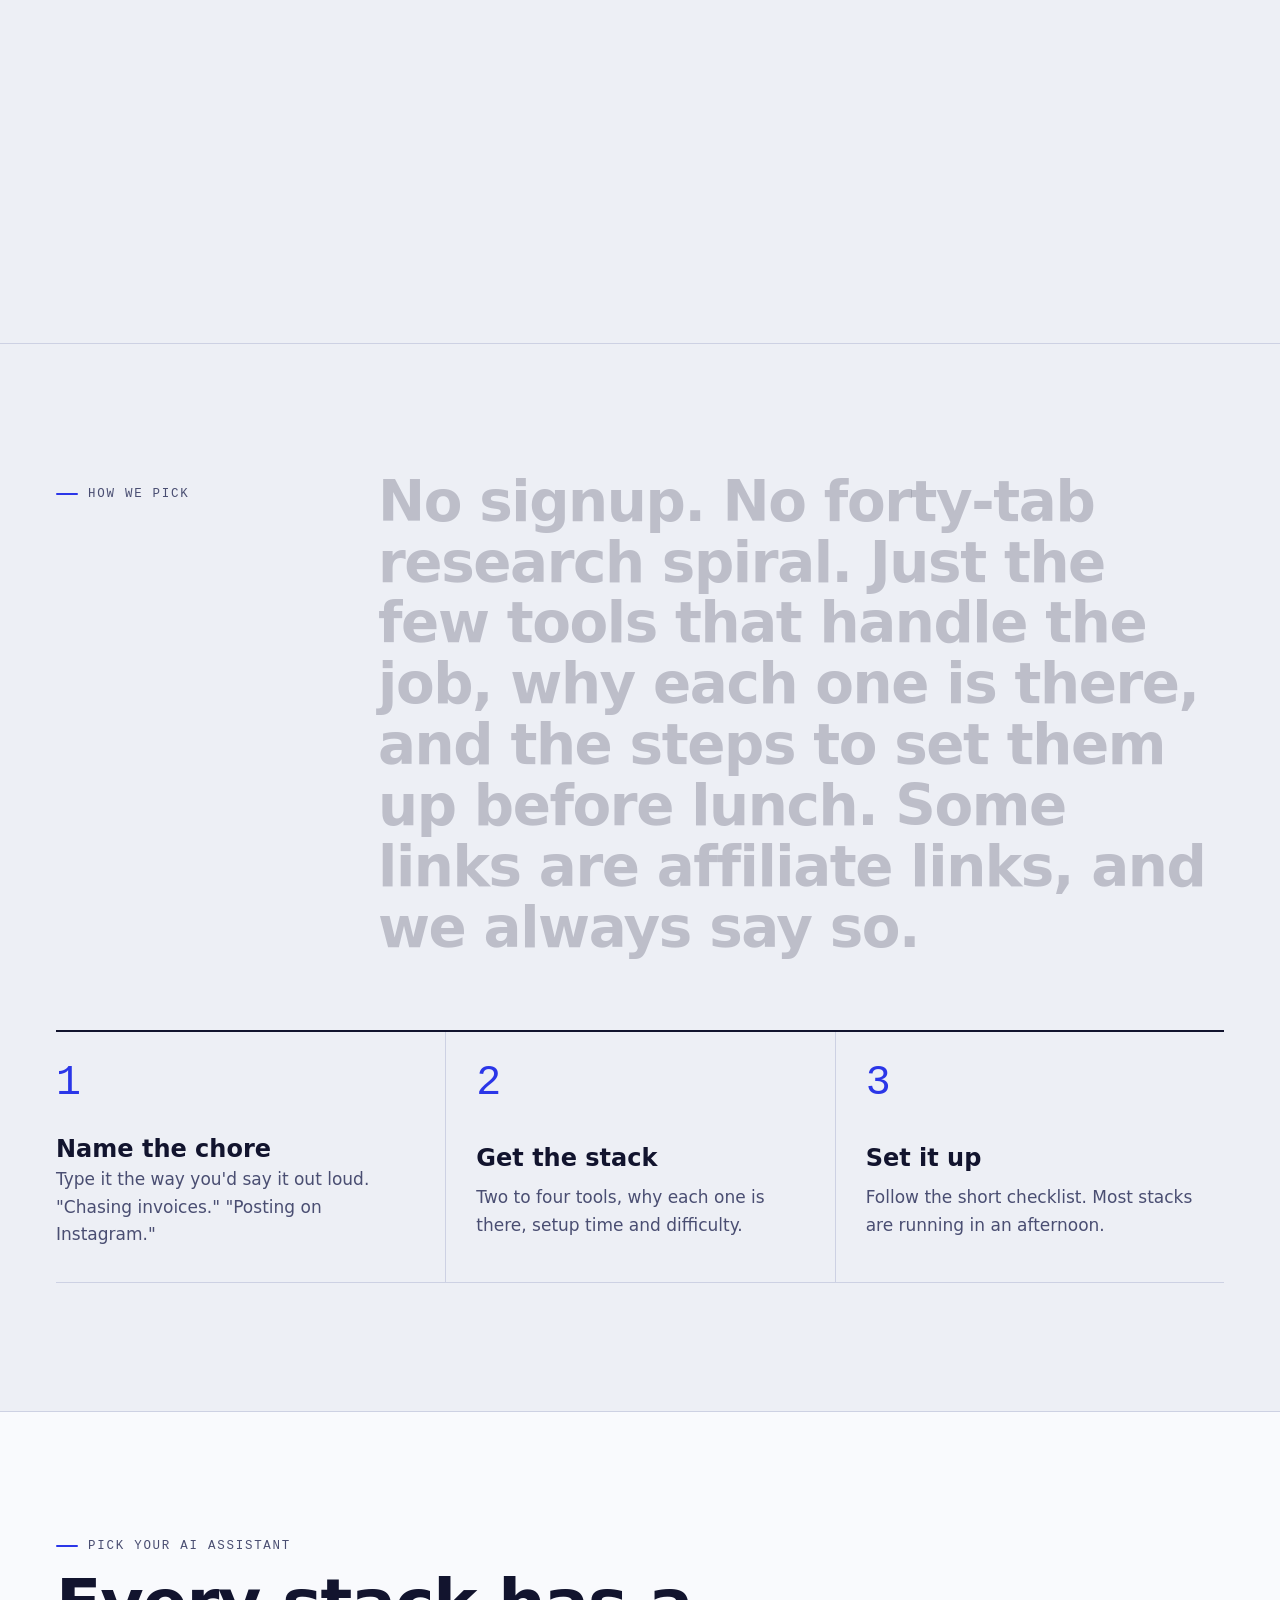
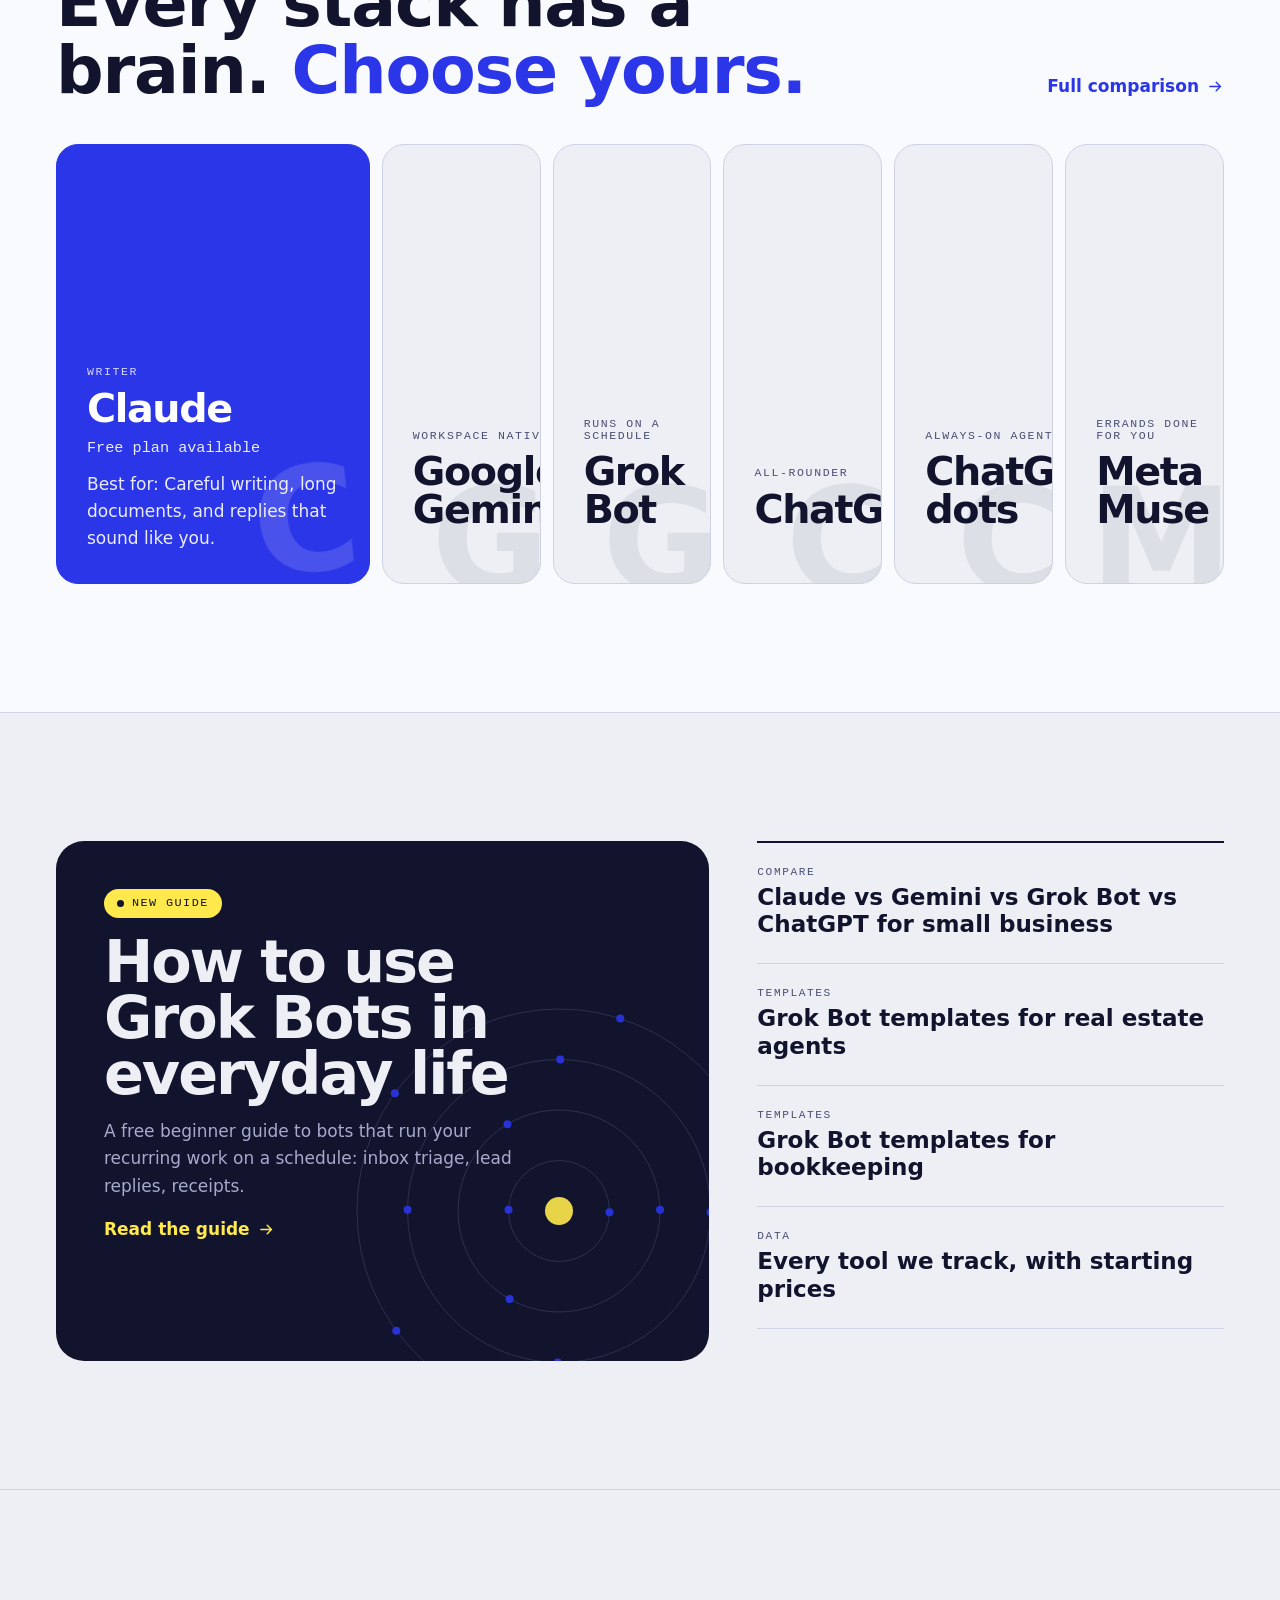
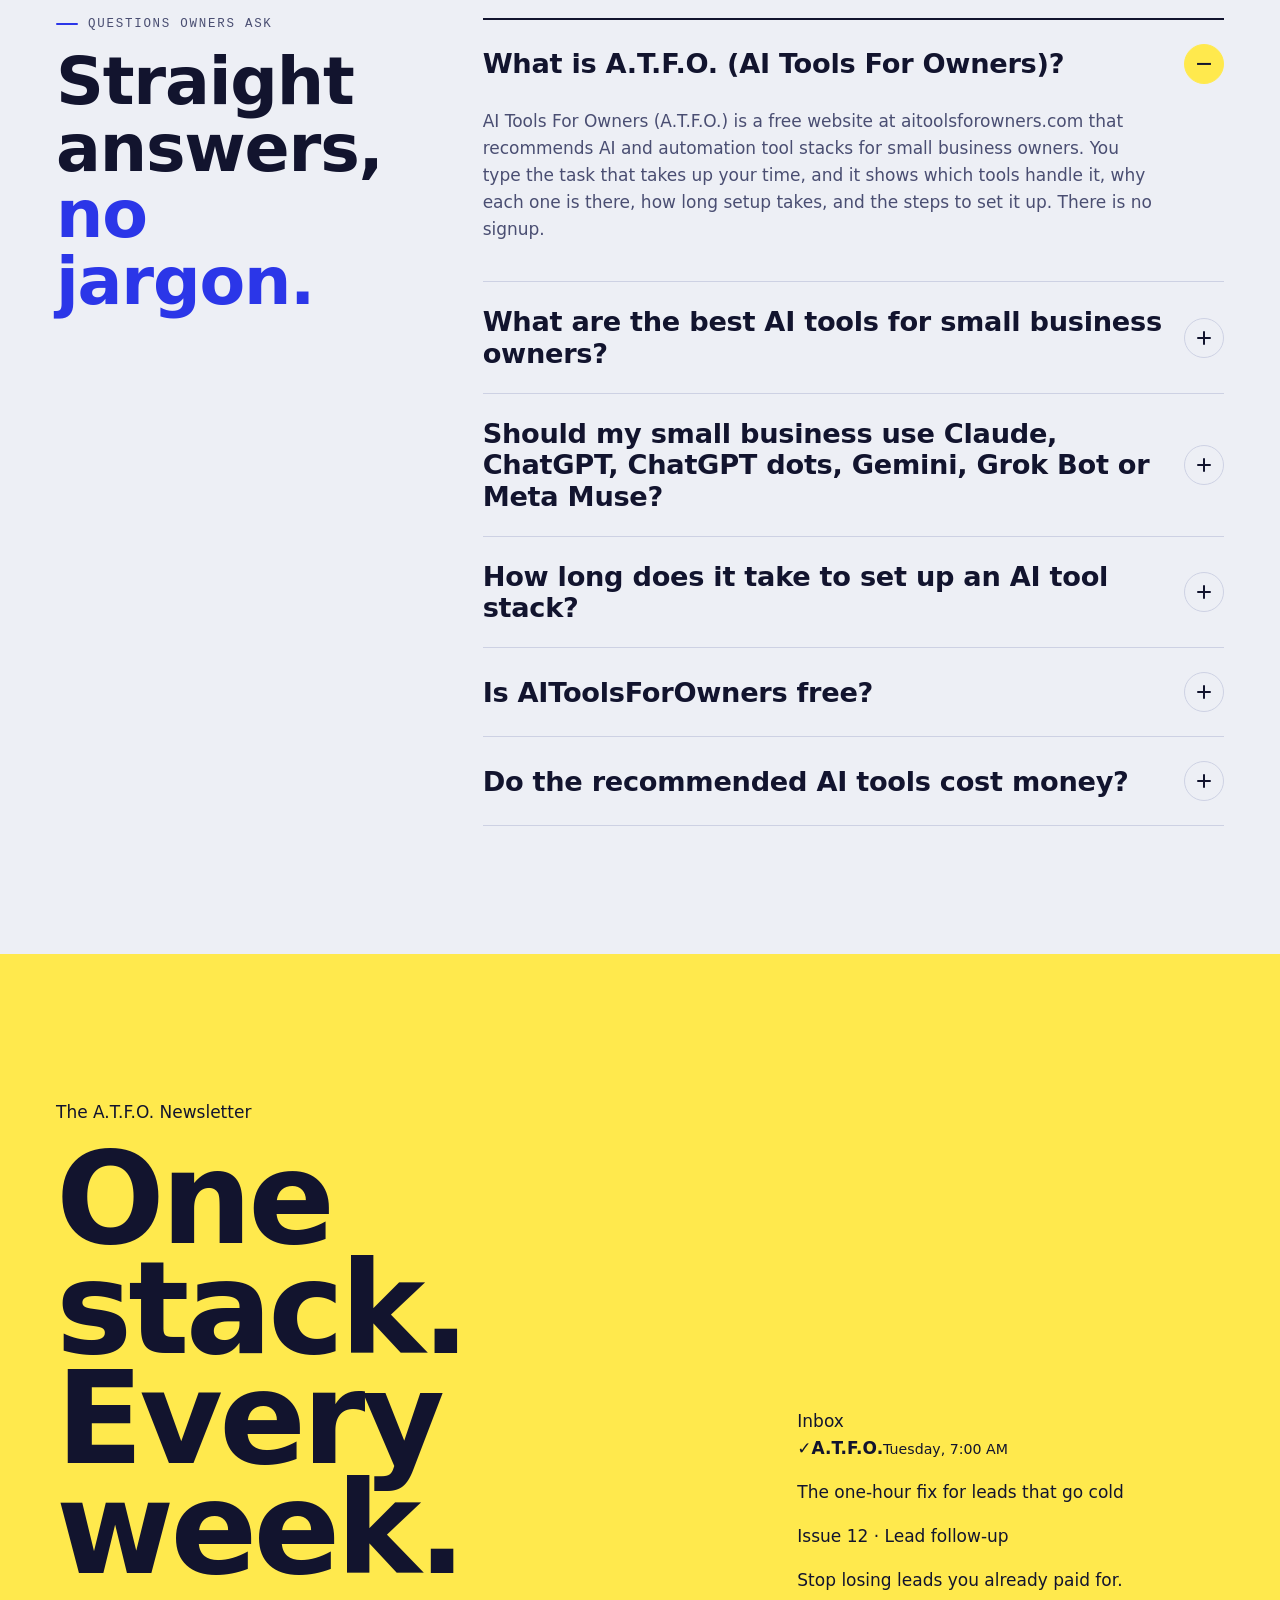
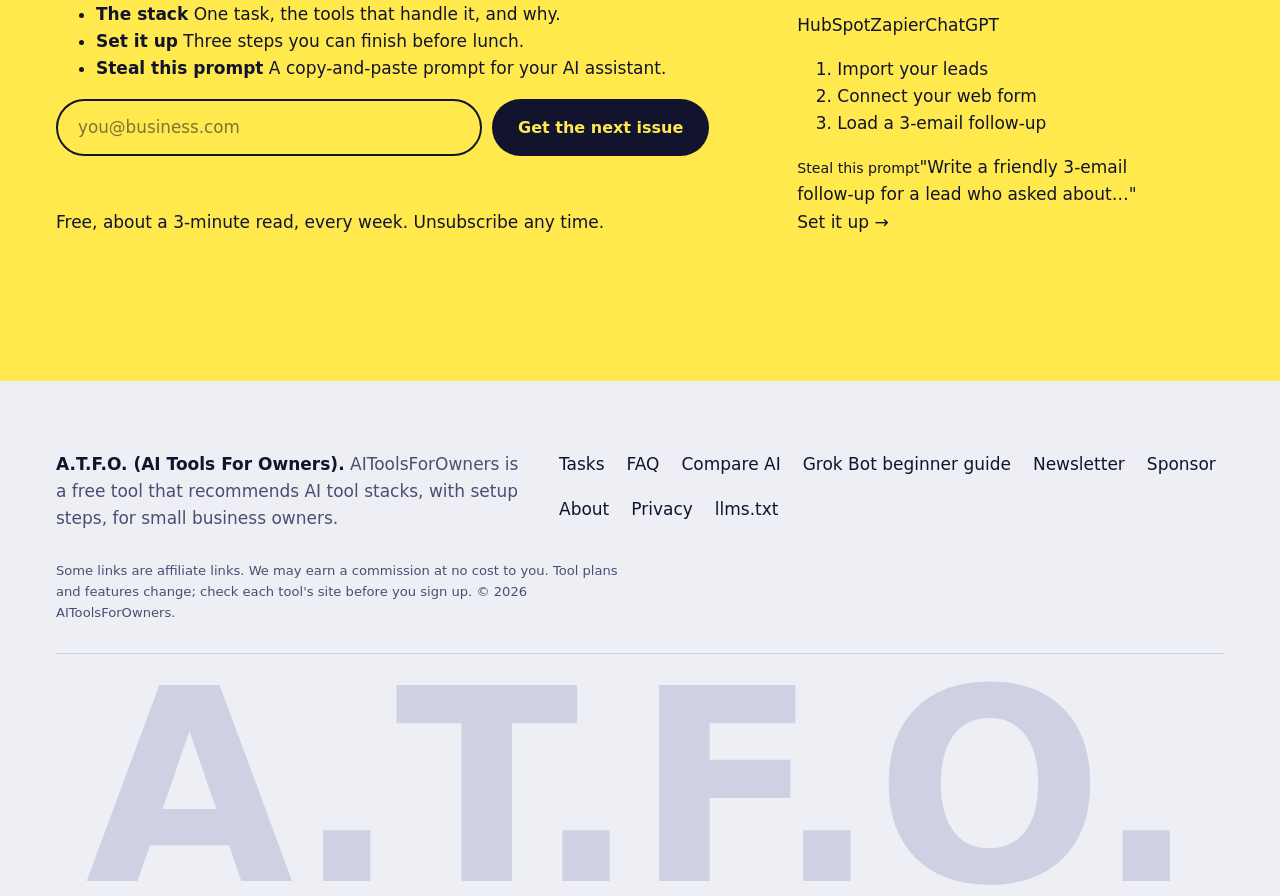
==== commit 8a32ccec: "Make the business scan feel alive: progress, ready banner, reveal While scanning: the report card co" ====
--- a/public/index.html
+++ b/public/index.html
@@ -15,7 +15,7 @@
 <meta name="theme-color" content="#12142E">
 <link rel="icon" href="/favicon.svg" type="image/svg+xml">
 <link rel="preload" href="/assets/fonts/bricolage-display.woff2" as="font" type="font/woff2" crossorigin>
-<link rel="stylesheet" href="/assets/site.css?v=b58689c0">
+<link rel="stylesheet" href="/assets/site.css?v=6fd36101">
 <!-- gen:jsonld -->
 <script type="application/ld+json">{"@context":"https://schema.org","@type":"Organization","@id":"https://aitoolsforowners.com/#org","name":"AIToolsForOwners","alternateName":["A.T.F.O.","ATFO","AI Tools For Owners"],"url":"https://aitoolsforowners.com","logo":"https://aitoolsforowners.com/logo.png","description":"AI Tools For Owners (A.T.F.O.) is a free tool that recommends AI and automation tool stacks, with setup steps, for small business owners."}</script>
 <script type="application/ld+json">{"@context":"https://schema.org","@type":"WebSite","@id":"https://aitoolsforowners.com/#website","name":"AIToolsForOwners","alternateName":["A.T.F.O.","AI Tools For Owners"],"url":"https://aitoolsforowners.com","description":"AI Tools For Owners (A.T.F.O.) is a free tool that recommends AI and automation tool stacks, with setup steps, for small business owners.","publisher":{"@id":"https://aitoolsforowners.com/#org"},"inLanguage":"en"}</script>
@@ -330,6 +330,6 @@
 </footer>
 
 <script src="/assets/data.js?v=23dde9e1" defer></script>
-<script src="/assets/main.js?v=c6f98fae" defer></script>
+<script src="/assets/main.js?v=ee0e0379" defer></script>
 </body>
 </html>
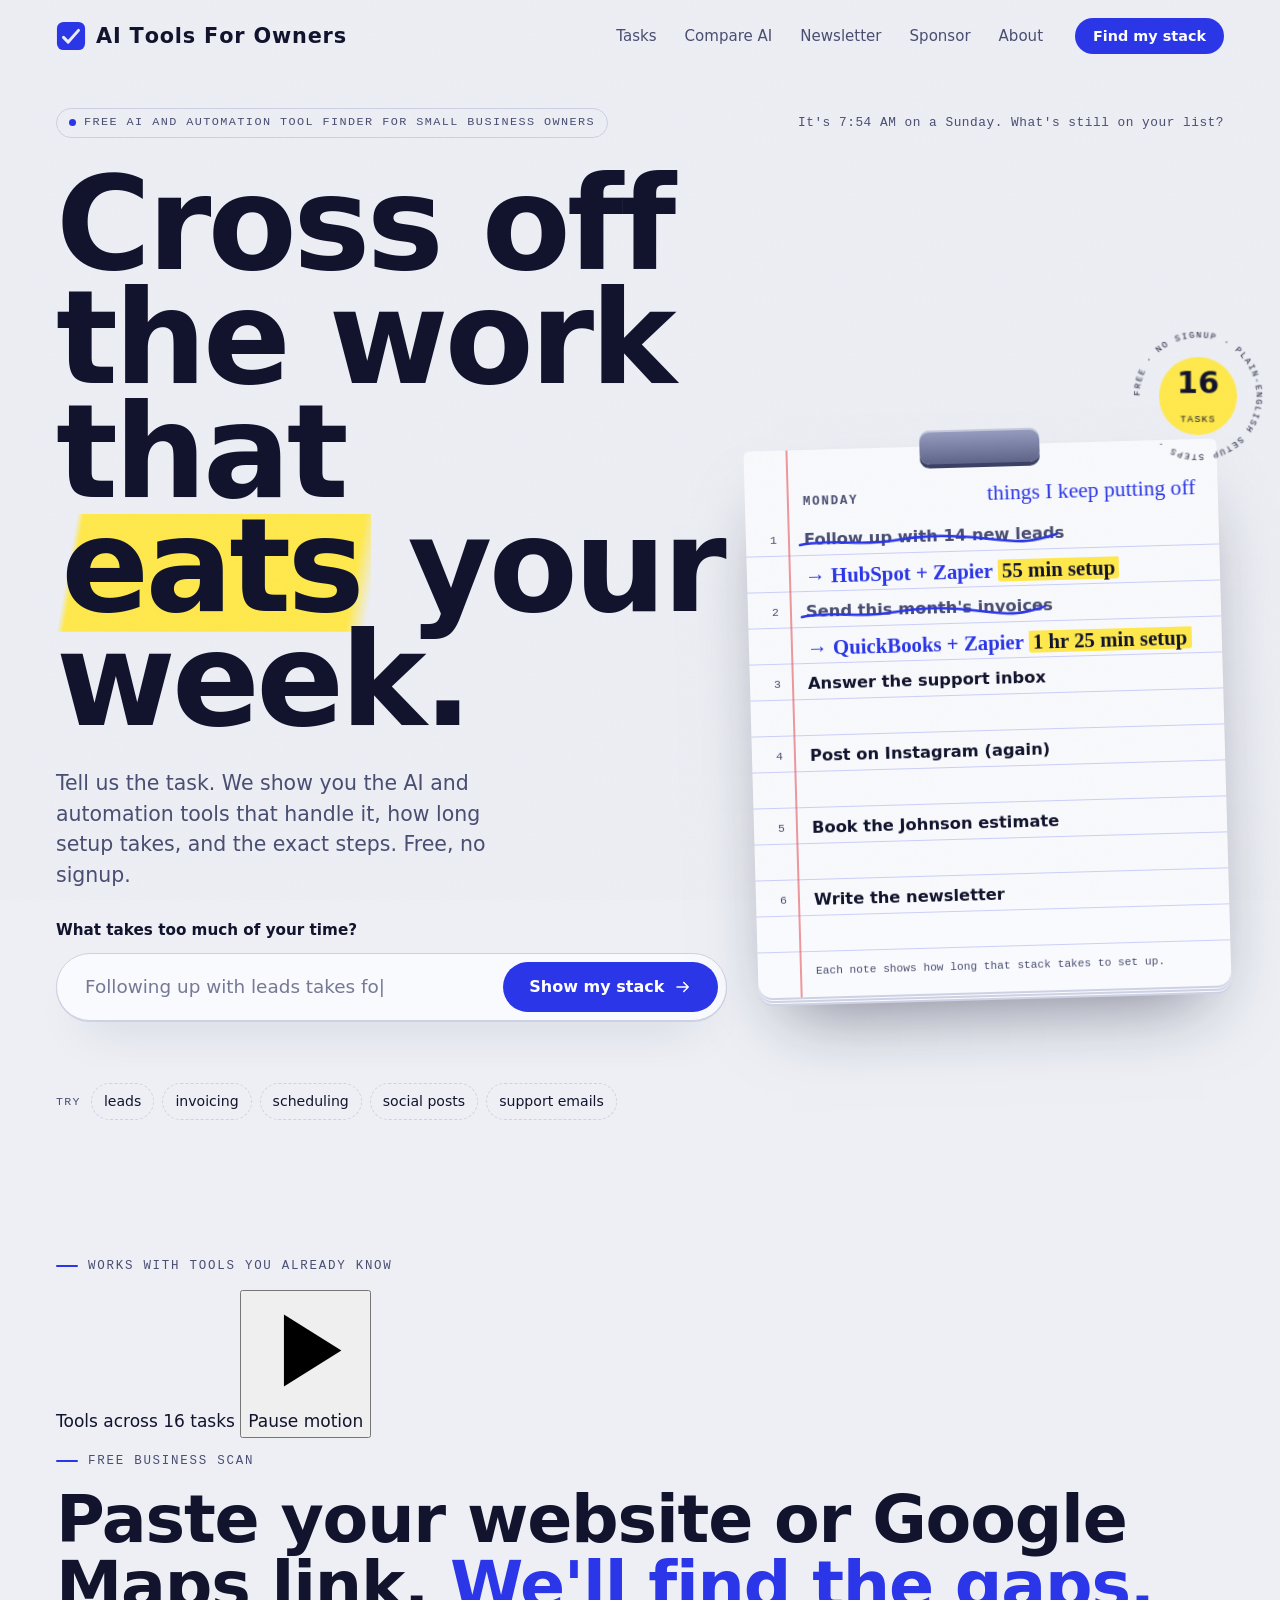
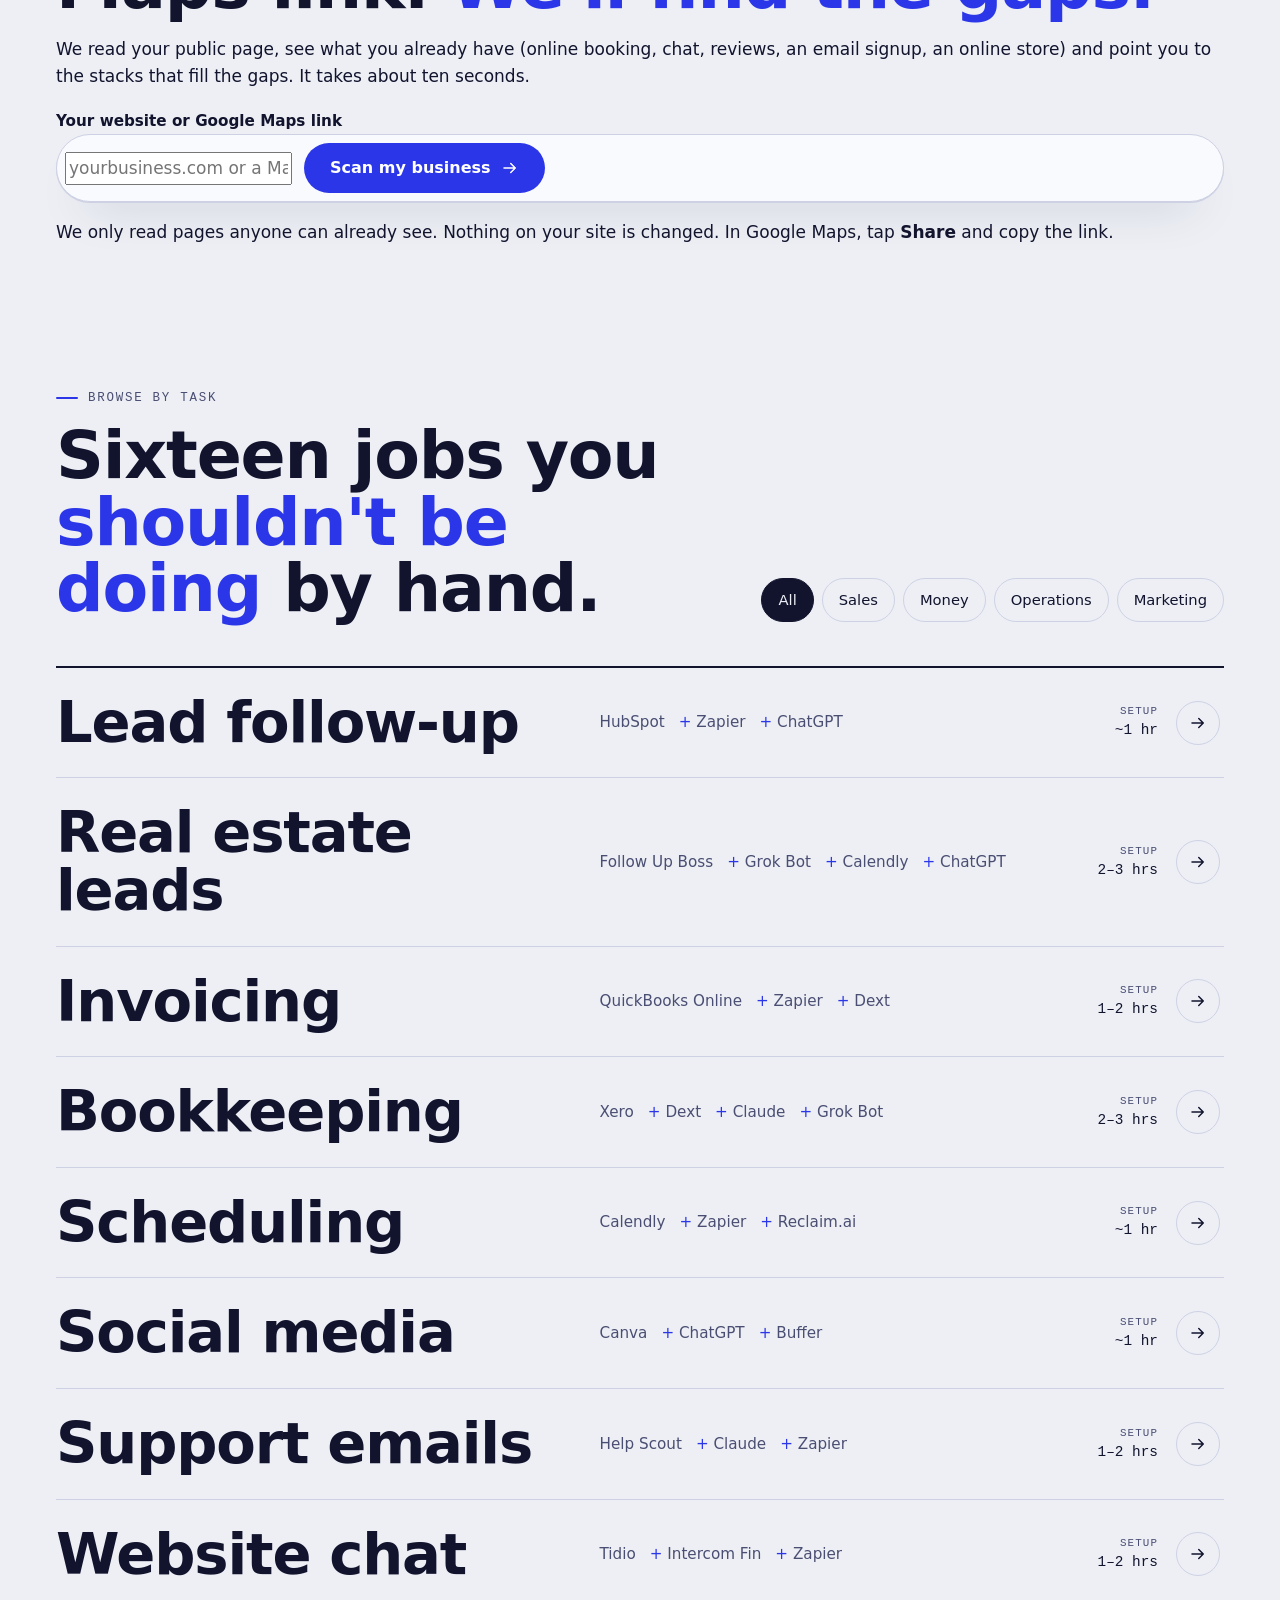
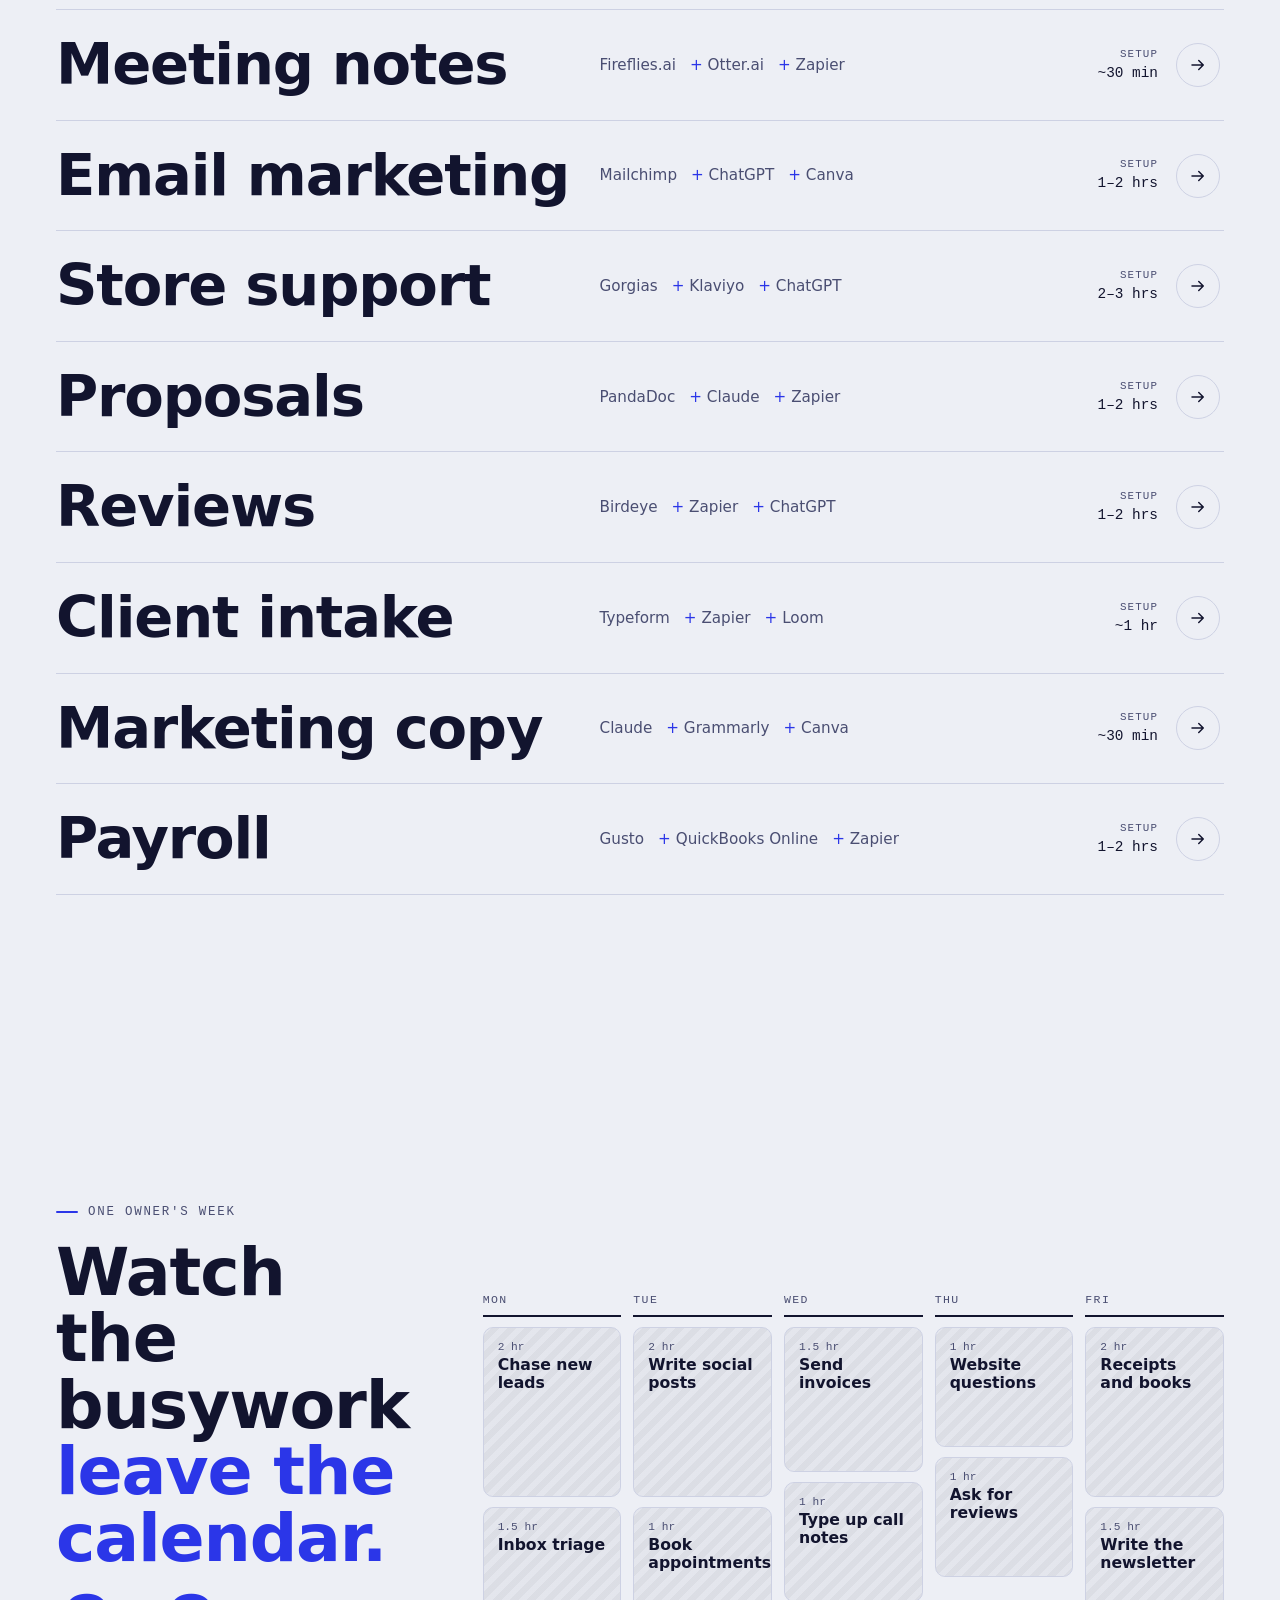
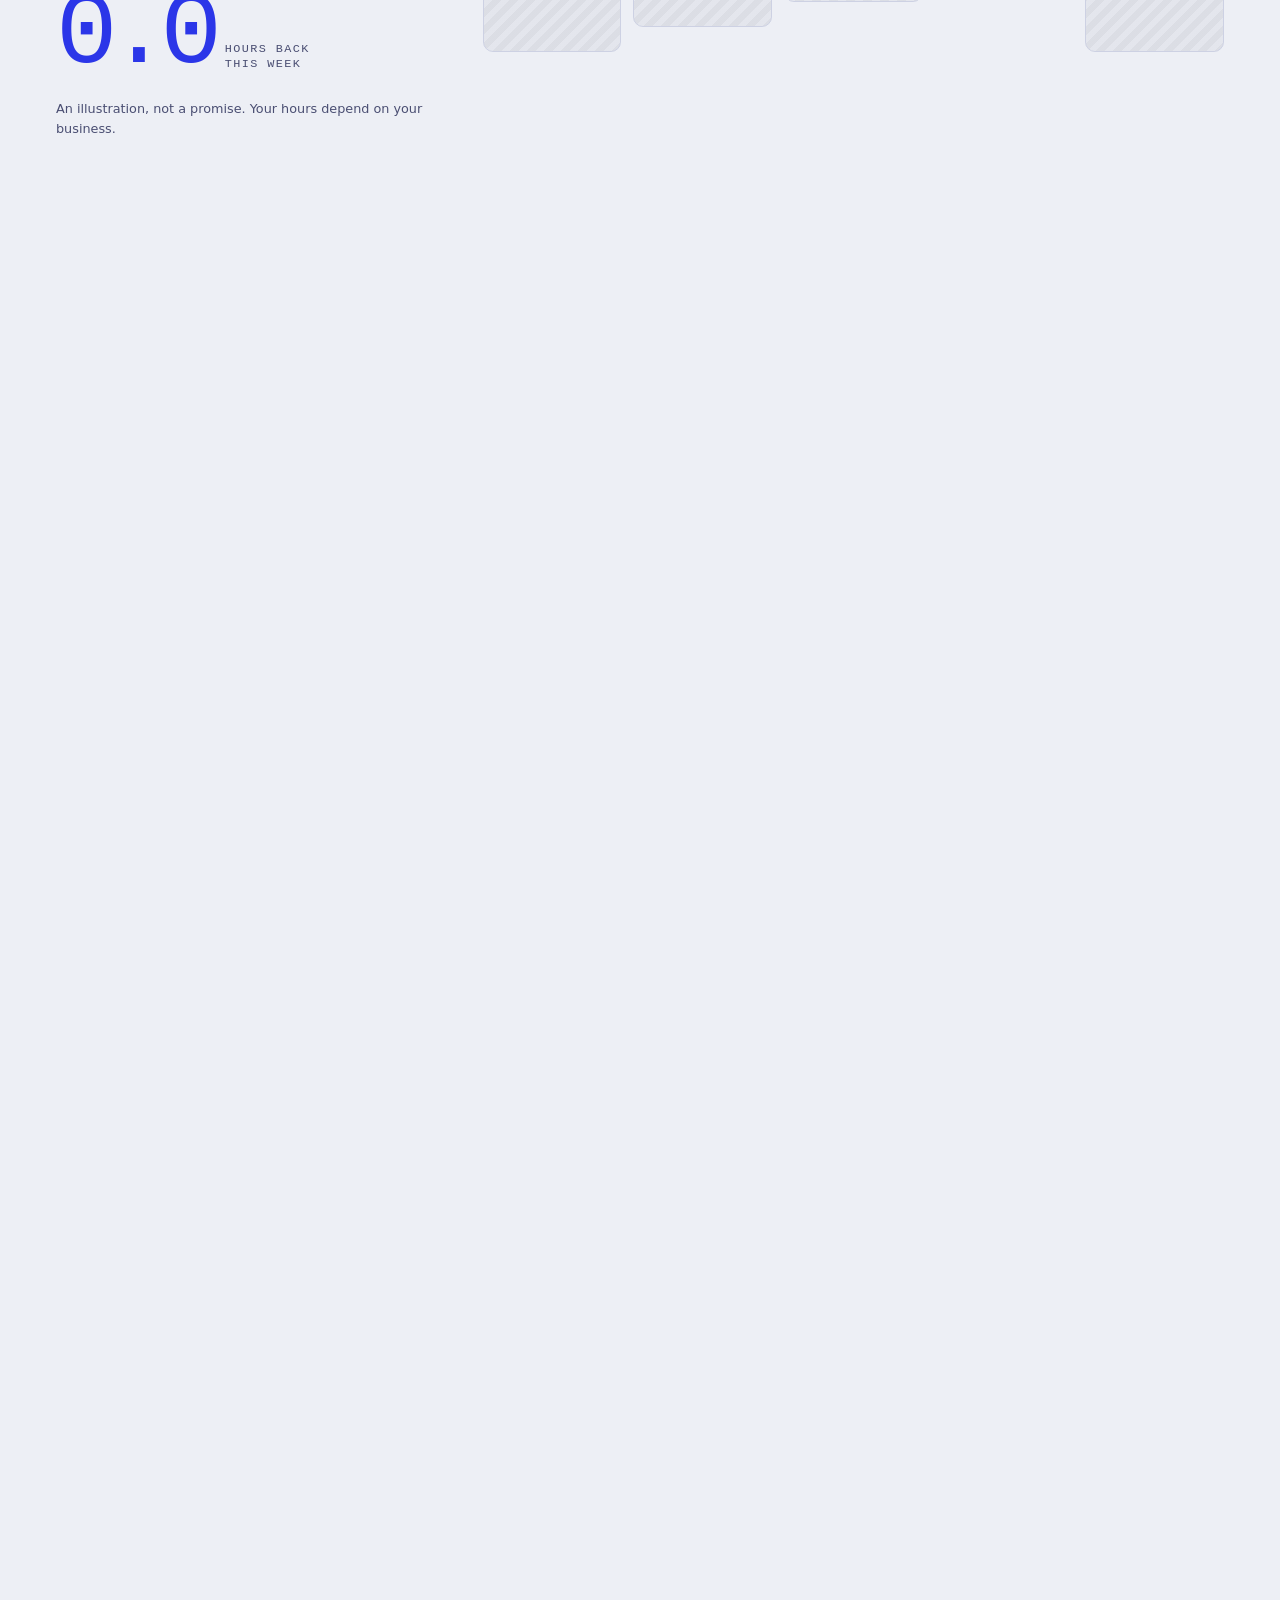
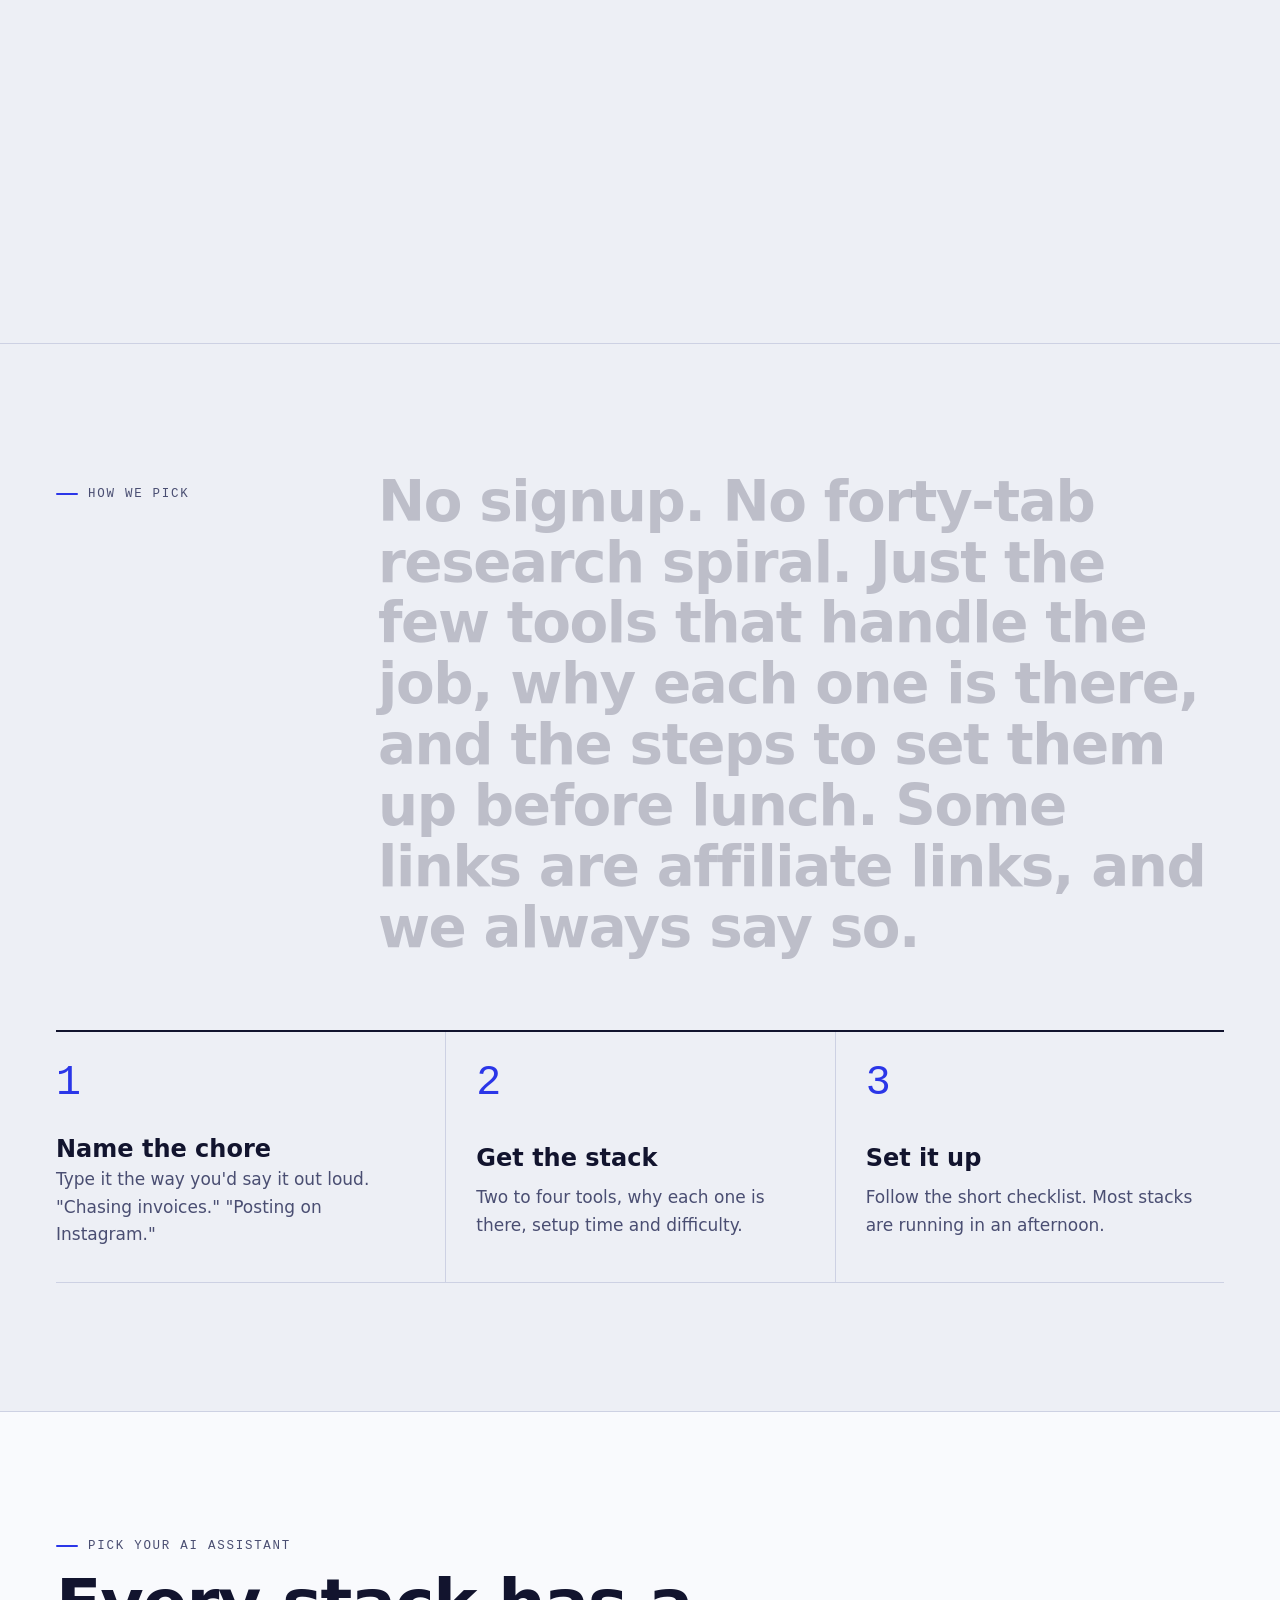
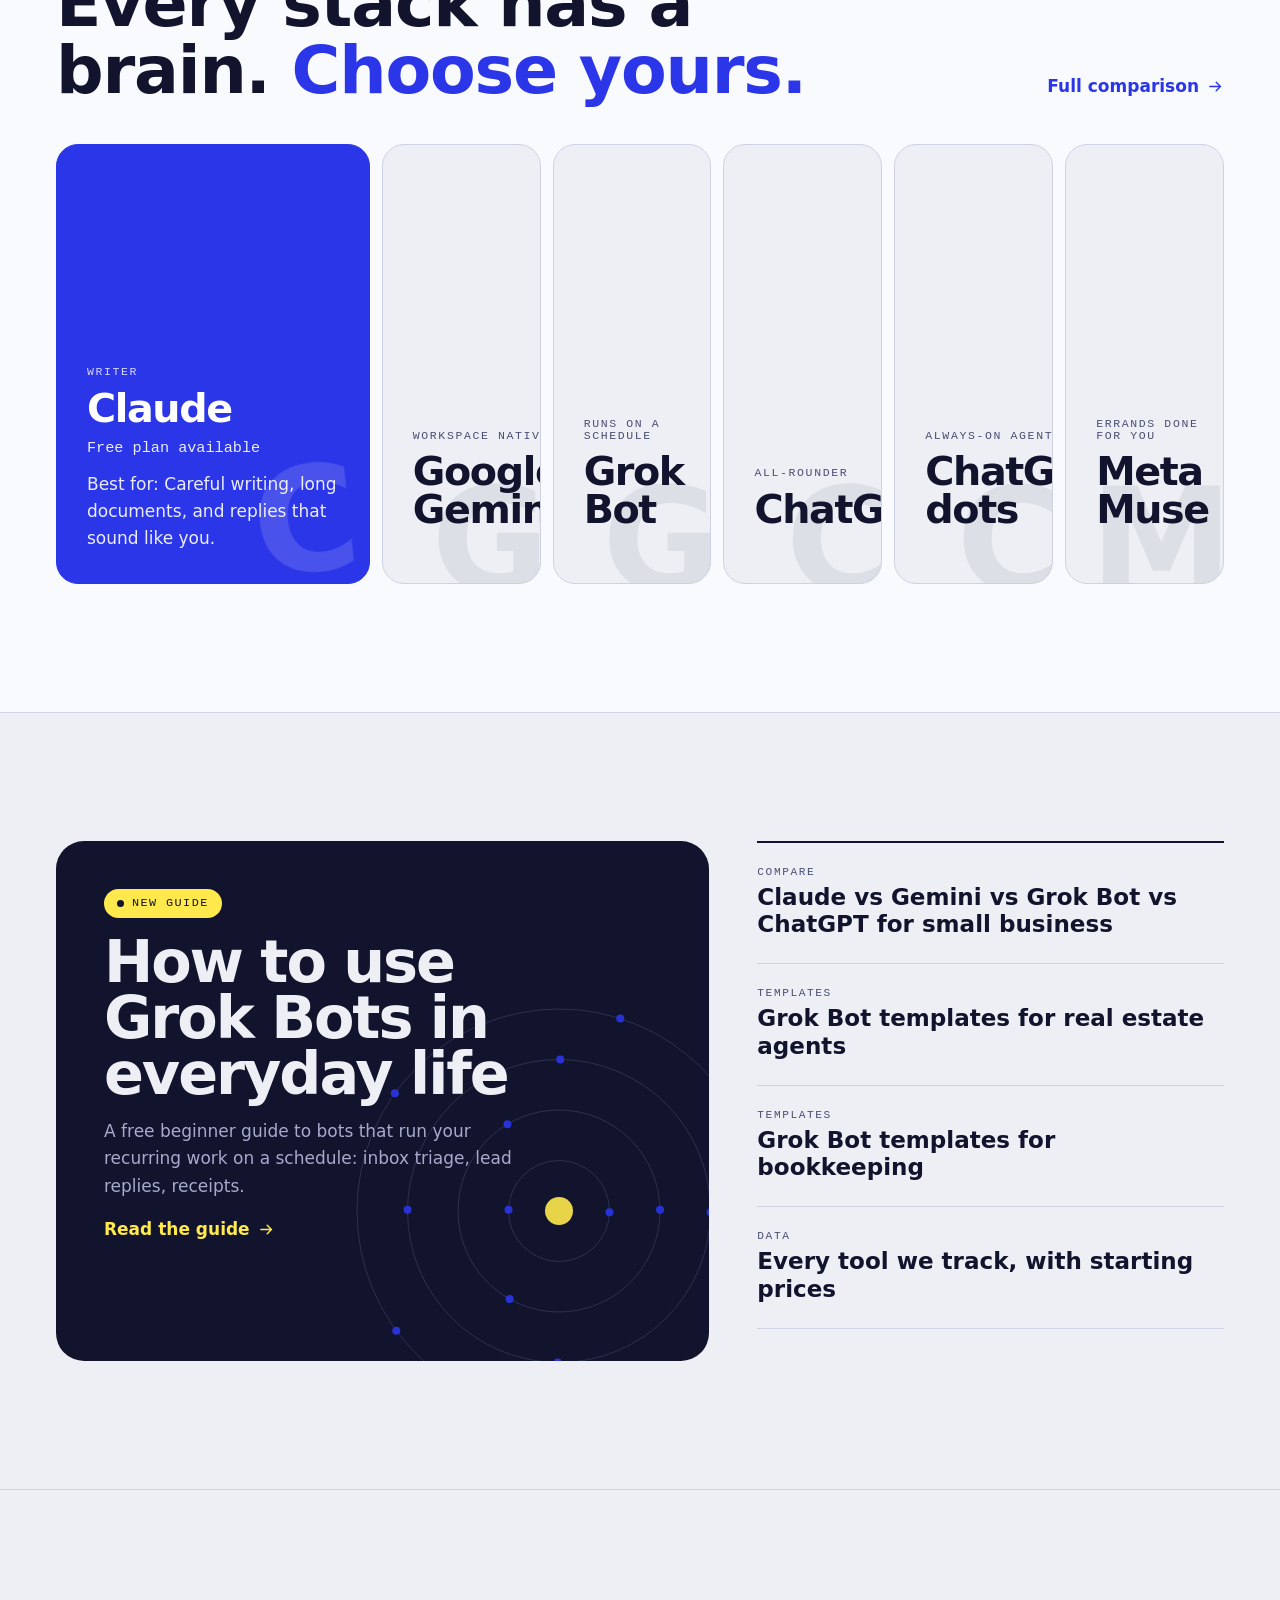
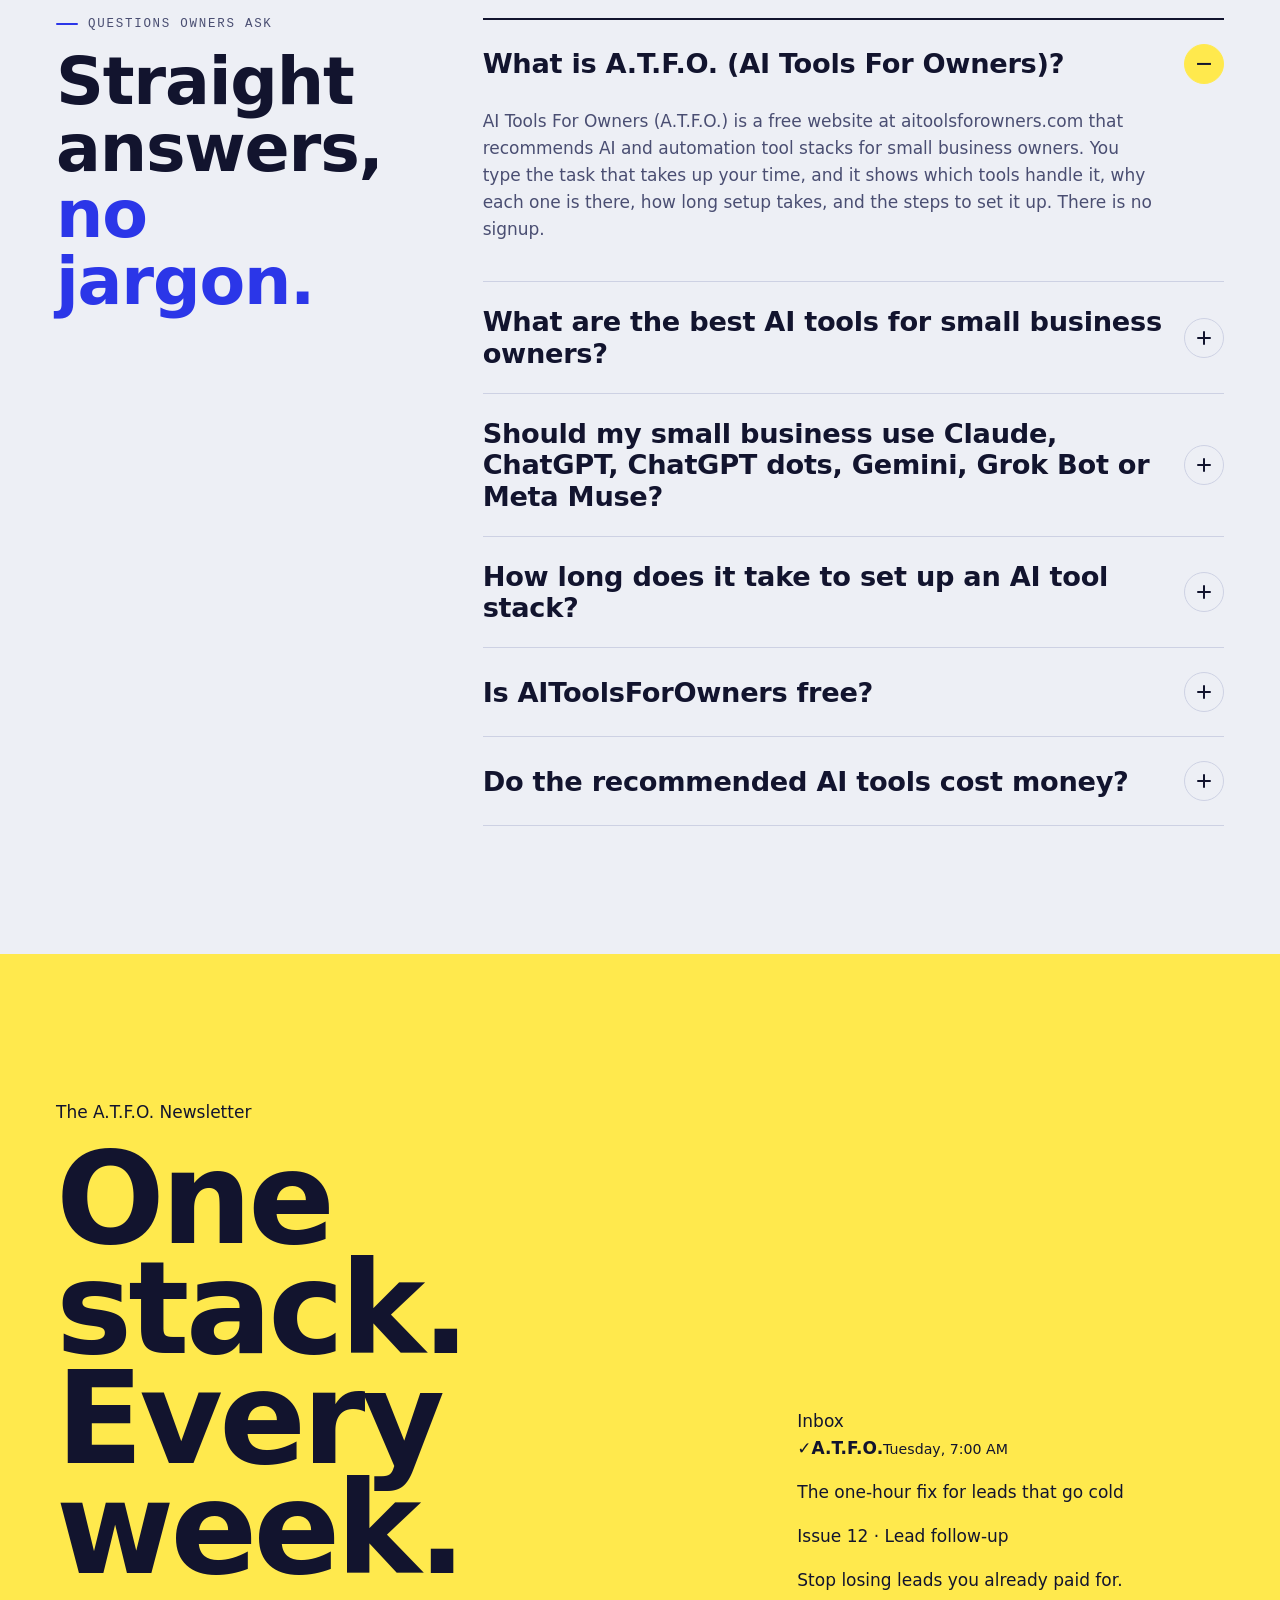
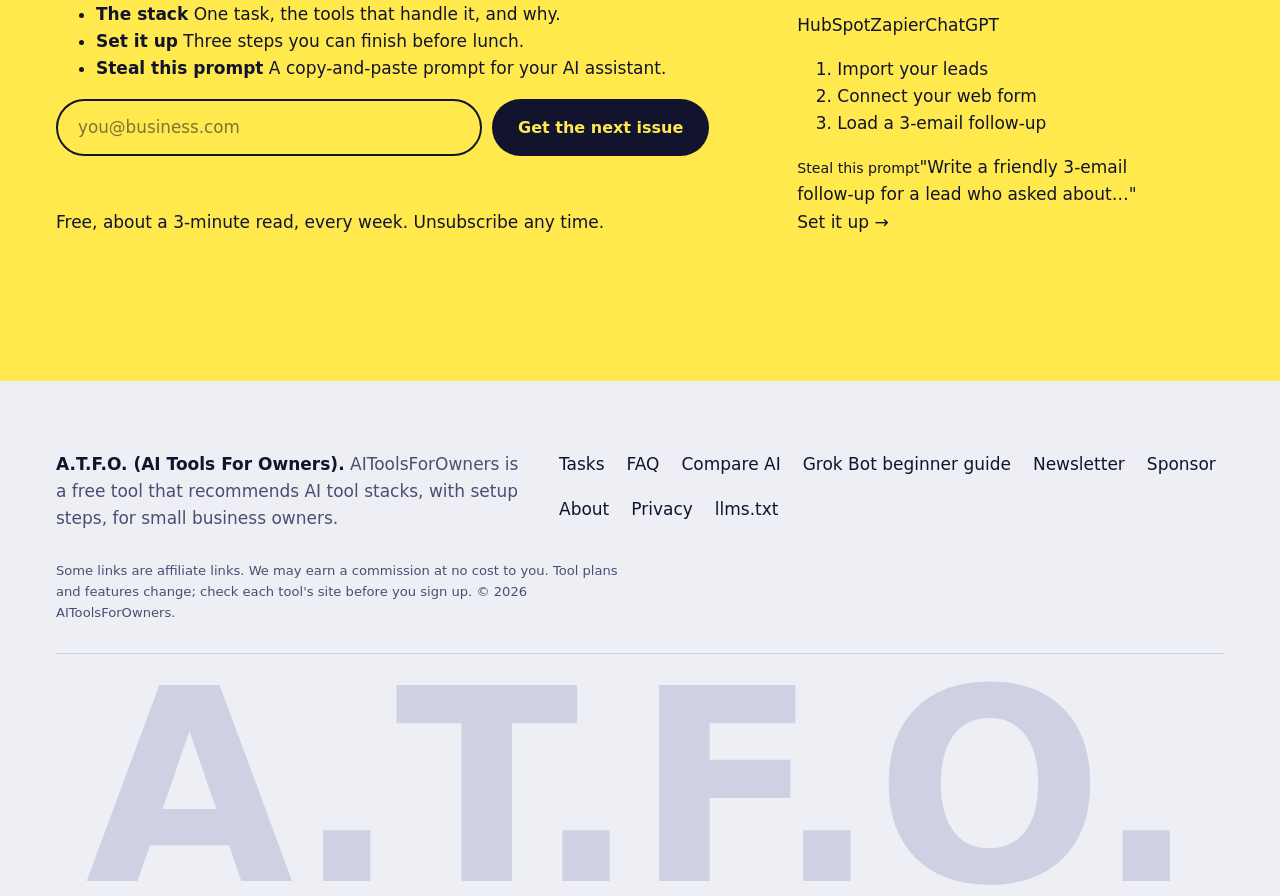
==== commit f474449b: "Bold-initials lettering for the logo and header (reads as ATFO) Logo files: the first letter of each" ====
--- a/public/index.html
+++ b/public/index.html
@@ -15,7 +15,7 @@
 <meta name="theme-color" content="#12142E">
 <link rel="icon" href="/favicon.svg" type="image/svg+xml">
 <link rel="preload" href="/assets/fonts/bricolage-display.woff2" as="font" type="font/woff2" crossorigin>
-<link rel="stylesheet" href="/assets/site.css?v=6fd36101">
+<link rel="stylesheet" href="/assets/site.css?v=c0c84e61">
 <!-- gen:jsonld -->
 <script type="application/ld+json">{"@context":"https://schema.org","@type":"Organization","@id":"https://aitoolsforowners.com/#org","name":"AIToolsForOwners","alternateName":["A.T.F.O.","ATFO","AI Tools For Owners"],"url":"https://aitoolsforowners.com","logo":"https://aitoolsforowners.com/logo.png","description":"AI Tools For Owners (A.T.F.O.) is a free tool that recommends AI and automation tool stacks, with setup steps, for small business owners."}</script>
 <script type="application/ld+json">{"@context":"https://schema.org","@type":"WebSite","@id":"https://aitoolsforowners.com/#website","name":"AIToolsForOwners","alternateName":["A.T.F.O.","AI Tools For Owners"],"url":"https://aitoolsforowners.com","description":"AI Tools For Owners (A.T.F.O.) is a free tool that recommends AI and automation tool stacks, with setup steps, for small business owners.","publisher":{"@id":"https://aitoolsforowners.com/#org"},"inLanguage":"en"}</script>
@@ -33,7 +33,7 @@
   <div class="nav__in">
     <a class="logo" href="/" aria-label="A.T.F.O. (AI Tools For Owners) home">
       <span class="logo__mark" aria-hidden="true"><svg viewBox="0 0 32 32"><rect x="1" y="1" width="30" height="30" rx="7"/><path d="M8 17.5l5 5L24 10"/></svg></span>
-      <span class="logo__word">AI Tools <span class="logo__for">For</span> Owners</span>
+      <span class="logo__word"><b>A</b>I <b>T</b>ools <b>F</b>or <b>O</b>wners</span>
     </a>
     <nav class="nav__links" aria-label="Main">
       <a href="#tasks">Tasks</a>
